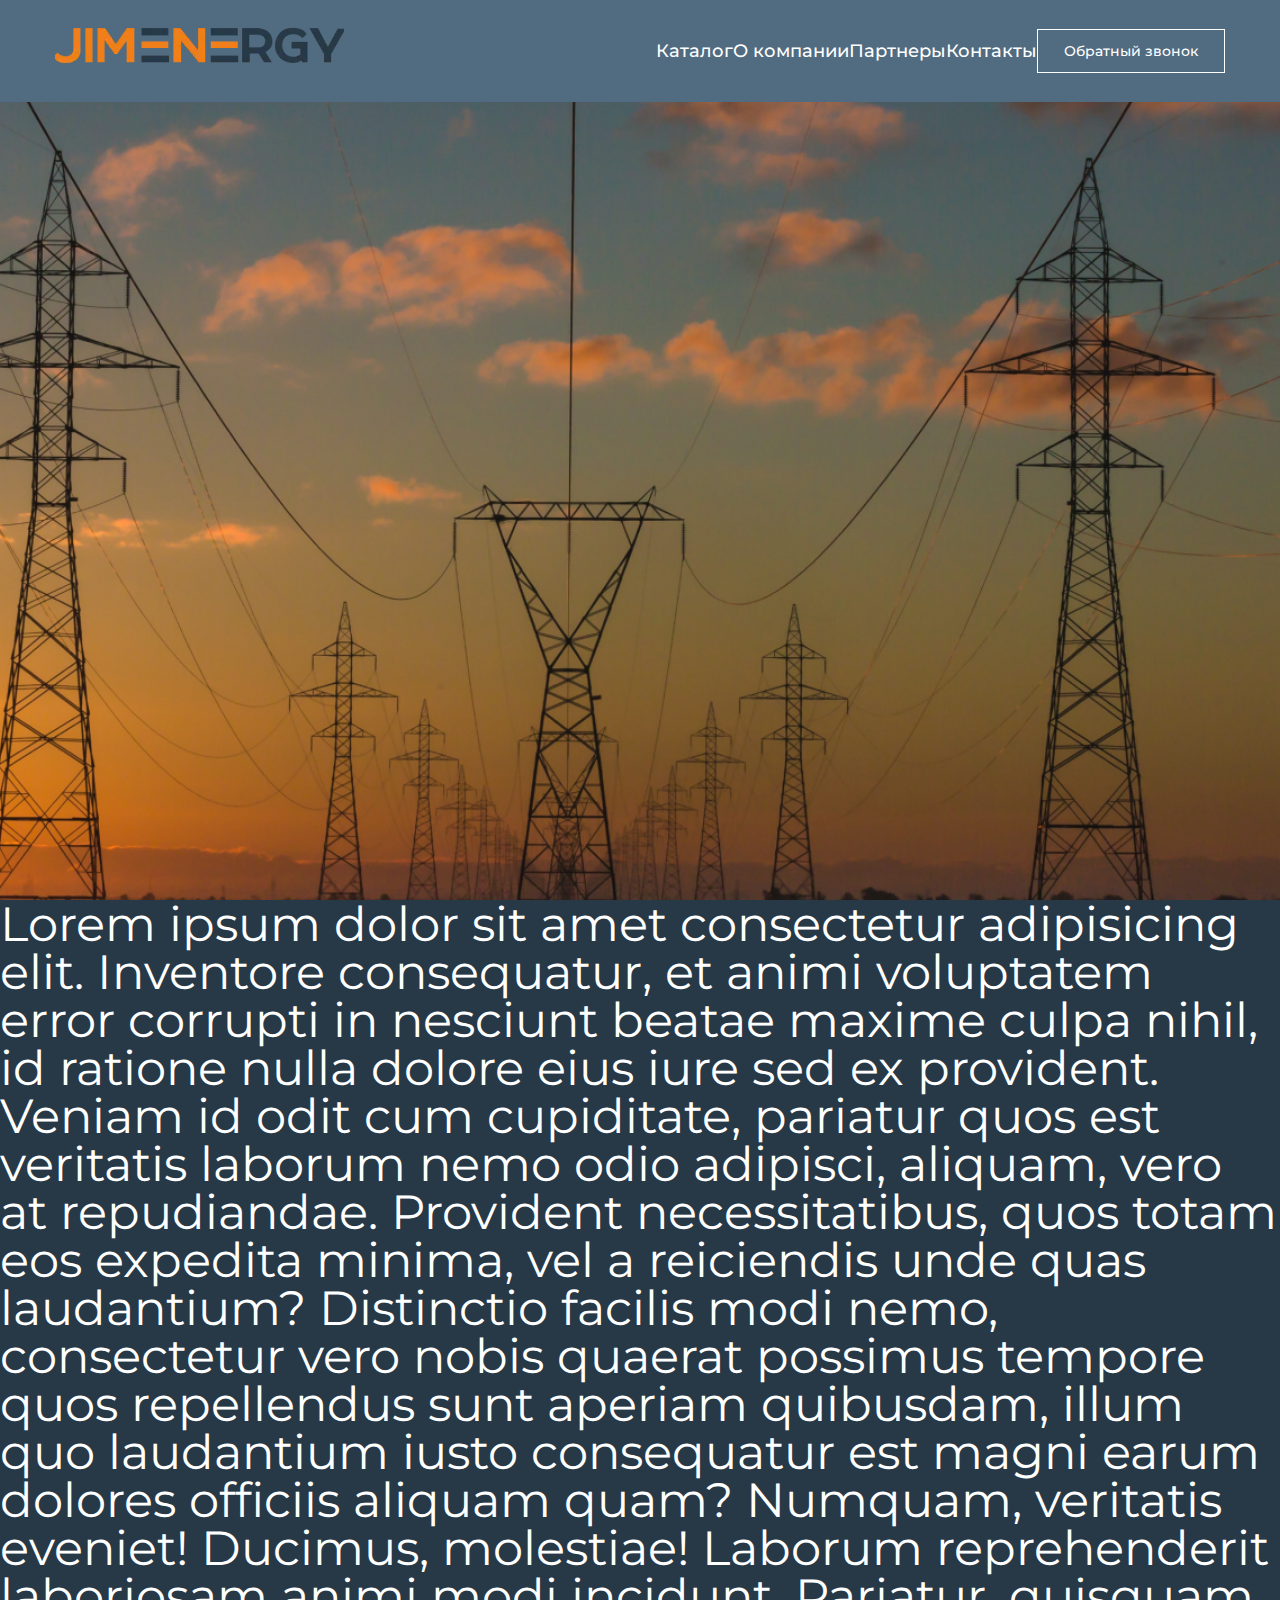
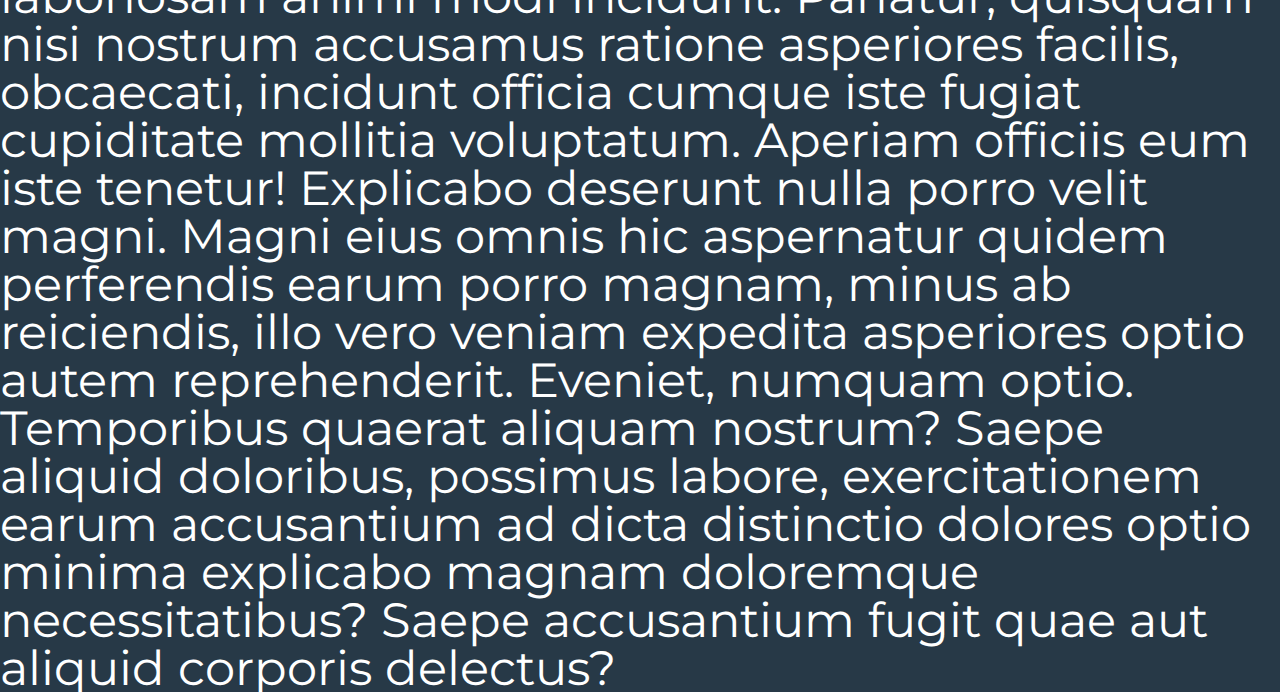
==== index.html @ 904149e7 "Add files via upload" ====
<!DOCTYPE html><html lang="ru"><head>    <meta charset="UTF-8">    <meta name="viewport" content="width=device-width, initial-scale=1.0">    <meta http-equiv="X-UA-Compatible" content="ie=edge">    <link rel="stylesheet" href="css/style.min.css">    <title>JimEnergy</title>    <link rel="shortcut icon" href="img/favicon.ico" type="image/x-icon"></head><body>    <div class="wrapper">        <header class="header">    <div class="header__wrapper">        <div class="header__content container">            <a href="#" class="header__logo">                <picture><source srcset="img/logo.webp" type="image/webp"><img src="img/logo.png" alt="Логотип компании JimEnergy"></picture>            </a>            <div class=" header__menu menu">                <div class="menu__icon icon-menu">                    <span></span>                </div>                <nav class="menu__body">                    <ul class="menu__list">                        <li><a href="" class="menu__link" data-goto=".">Каталог</a></li>                        <li><a href="" class="menu__link" data-goto=".">О компании</a></li>                        <li><a href="" class="menu__link" data-goto=".">Партнеры</a></li>                        <li><a href="" class="menu__link" data-goto=".">Контакты</a></li>                        <li><a href="#" class="menu__link button">Обратный звонок</a></li>                    </ul>                </nav>            </div>        </div>    </div></header>        <main class="page">            <section class="intro">                <div class="intro__image ibg">                    <picture><source srcset="img/intro/1.webp" type="image/webp"><img src="img/intro/1.png" alt=""></picture>                </div>            </section>            Lorem ipsum dolor sit amet consectetur adipisicing elit. Inventore consequatur, et animi voluptatem error            corrupti in nesciunt beatae maxime culpa nihil, id ratione nulla dolore eius iure sed ex provident.            Veniam id odit cum cupiditate, pariatur quos est veritatis laborum nemo odio adipisci, aliquam, vero at            repudiandae. Provident necessitatibus, quos totam eos expedita minima, vel a reiciendis unde quas            laudantium?            Distinctio facilis modi nemo, consectetur vero nobis quaerat possimus tempore quos repellendus sunt aperiam            quibusdam, illum quo laudantium iusto consequatur est magni earum dolores officiis aliquam quam? Numquam,            veritatis eveniet!            Ducimus, molestiae! Laborum reprehenderit laboriosam animi modi incidunt. Pariatur, quisquam nisi nostrum            accusamus ratione asperiores facilis, obcaecati, incidunt officia cumque iste fugiat cupiditate mollitia            voluptatum. Aperiam officiis eum iste tenetur!            Explicabo deserunt nulla porro velit magni. Magni eius omnis hic aspernatur quidem perferendis earum porro            magnam, minus ab reiciendis, illo vero veniam expedita asperiores optio autem reprehenderit. Eveniet,            numquam optio.            Temporibus quaerat aliquam nostrum? Saepe aliquid doloribus, possimus labore, exercitationem earum            accusantium ad dicta distinctio dolores optio minima explicabo magnam doloremque necessitatibus? Saepe            accusantium fugit quae aut aliquid corporis delectus?        </main>        <div class="popup" id="popup">    <div class="popup__body">        <div class="popup__content">            <a class="popup__close close-popup" href="#"></a>            <div class="popup__title">Это модальное окно №1</div>            <div class="popup__text">                Lorem ipsum dolor sit amet consectetur, adipisicing elit. Veniam mollitia porro, fugiat libero                voluptatibus totam repudiandae. Repellendus, ratione, autem itaque iure ducimus fugiat doloremque quis                alias nemo dignissimos, culpa dolore?            </div>        </div>    </div></div>        <footer class="footer"></footer>    </div>    <script src="js/script.min.js"></script></body></html>
---- css/style.min.css ----
@charset "UTF-8";@import url(https://fonts.googleapis.com/css?family=Playfair+Display+SC:regular,700);@import url(https://fonts.googleapis.com/css?family=Montserrat:400,500,600,700);@import url(https://fonts.googleapis.com/css?family=Ubuntu:400);@font-face{font-family:Futura;font-display:swap;src:url("../fonts/ofont.ru_Futura PT.woff2") format("woff2"),url("../fonts/ofont.ru_Futura PT.woff") format("woff");font-weight:800;font-style:bold}*{padding:0;margin:0;border:0}*,:after,:before{-webkit-box-sizing:border-box;box-sizing:border-box}:active,:focus{outline:0}a:active,a:focus{outline:0}aside,footer,header,nav{display:block}body,html{height:100%;width:100%;font-size:100%;font-family:-apple-system,BlinkMacSystemFont,Segoe UI,Roboto,Oxygen,Ubuntu,Cantarell,Fira Sans,Droid Sans,Helvetica Neue,sans-serif;line-height:1;font-size:14px;-ms-text-size-adjust:100%;-moz-text-size-adjust:100%;-webkit-text-size-adjust:100%}button,input,textarea{font-family:Montserrat}input::-ms-clear{display:none}button{cursor:pointer}button::-moz-focus-inner{padding:0;border:0}a,a:visited{text-decoration:none}a:hover{text-decoration:none}ul li{list-style:none}img{vertical-align:top}h1,h2,h3,h4,h5,h6{font-size:inherit;font-weight:400}input[type=email],input[type=tel],input[type=text],textarea{-webkit-appearance:none;-moz-appearance:none;appearance:none}.input{border-radius:0!important;width:100%;display:block;padding:0 20px;font-size:20px;height:50px}.input._error{border:2px solid red}textarea.input{resize:none;padding:0 0}body,html{height:100%}body{color:#fff;font-size:48px;font-family:Montserrat;background-color:#273947}body.lock{overflow:hidden}.container{max-width:1170px;margin:0 auto}.wrapper{width:100%;min-height:100vh;display:-webkit-box;display:-ms-flexbox;display:flex;-webkit-box-orient:vertical;-webkit-box-direction:normal;-ms-flex-direction:column;flex-direction:column;overflow:hidden}.page{-webkit-box-flex:1;-ms-flex:1 1 auto;flex:1 1 auto}.ibg{background-position:center;background-size:cover;background-repeat:no-repeat;position:relative}.ibg img{width:0;height:0;position:absolute;top:0;left:0;opacity:0;visibility:hidden}body.pc .menu__list>li:hover .menu__sub-list{opacity:1;visibility:visible;-webkit-transform:translate(0,0);-ms-transform:translate(0,0);transform:translate(0,0);pointer-events:all}body.touch .menu__arrow{display:block;width:0;height:0;margin-left:5px;border-left:5px solid transparent;border-right:5px solid transparent;border-top:10px solid #333;-webkit-transition:-webkit-transform .3s ease;transition:-webkit-transform .3s ease;-o-transition:transform .3s ease;transition:transform .3s ease;transition:transform .3s ease,-webkit-transform .3s ease}body.touch .menu__list>li{display:-webkit-box;display:-ms-flexbox;display:flex;-webkit-box-align:center;-ms-flex-align:center;align-items:center}body.touch .menu__link{-webkit-box-flex:1;-ms-flex:1 1 auto;flex:1 1 auto}body.touch .menu__list>li.active .menu__sub-list{opacity:1;visibility:visible;-webkit-transform:translate(0,0);-ms-transform:translate(0,0);transform:translate(0,0);pointer-events:all}body.touch .menu__list>li.active .menu__arrow{-webkit-transform:rotate(-180deg);-ms-transform:rotate(-180deg);transform:rotate(-180deg)}.header{position:absolute;width:100%;top:0;left:0;min-height:70px}.header.scroll .header__wrapper{padding:5px 0}.header__wrapper{padding:27px 0;position:fixed;top:0;left:0;width:100%;z-index:10;background-color:#516c81;-webkit-transition:padding .3s ease;-o-transition:padding .3s ease;transition:padding .3s ease}.header__content{display:-webkit-box;display:-ms-flexbox;display:flex;-webkit-box-align:center;-ms-flex-align:center;align-items:center;-webkit-box-pack:justify;-ms-flex-pack:justify;justify-content:space-between}.menu__icon{display:none}.menu__list>li{position:relative}.menu__link{color:#fff;font-size:18px;font-weight:500;opacity:1;-webkit-transition:opavity .3s ease;-o-transition:opavity .3s ease;transition:opavity .3s ease}.button{padding:14px 26px;color:#fff;border:1px solid #fff;font-size:14px}.popup{width:100%;height:100%;position:fixed;top:0;left:0;background-color:rgba(0,0,0,.8);opacity:0;visibility:hidden;overflow-y:auto;overflow-x:hidden;-webkit-transition:all .5s ease;-o-transition:all .5s ease;transition:all .5s ease}.popup.open{opacity:1;visibility:visible}.popup__body{min-height:100%;padding:30px 10px;display:-webkit-box;display:-ms-flexbox;display:flex;-webkit-box-align:center;-ms-flex-align:center;align-items:center;-webkit-box-pack:center;-ms-flex-pack:center;justify-content:center;-webkit-transition:all .5s ease;-o-transition:all .5s ease;transition:all .5s ease}.popup__content{max-width:800px;padding:20px;background-color:#fff;color:#000;position:relative;opacity:0;-webkit-transform:perspective(600px) translate(0,-100%) rotateX(45deg);transform:perspective(600px) translate(0,-100%) rotateX(45deg);-webkit-transition:all .5s ease;-o-transition:all .5s ease;transition:all .5s ease}.popup.open .popup__content{opacity:1;-webkit-transform:perspective(600px) translate(0,0) rotateX(0);transform:perspective(600px) translate(0,0) rotateX(0)}.popup__close{width:20px;height:15px;position:absolute;top:10px;right:10px;font-size:20px}.popup__close::after,.popup__close::before{content:"";position:absolute;width:100%;height:10%;left:0;background-color:#333}.popup__close::before{top:50%;-webkit-transform:rotate(-45deg) translate(0,-50%);-ms-transform:rotate(-45deg) translate(0,-50%);transform:rotate(-45deg) translate(0,-50%)}.popup__close::after{bottom:50%;-webkit-transform:rotate(45deg) translate(0,50%);-ms-transform:rotate(45deg) translate(0,50%);transform:rotate(45deg) translate(0,50%)}.popup__title{font-size:40px;font-weight:700;margin-bottom:1em}.popup__text{font-size:20px;line-height:150%}.intro{min-height:100vh}.intro .intro__image{position:absolute;width:100%;height:100%;top:0;left:0;background-attachment:fixed}@media (min-width:767.98px){.menu__list{display:-webkit-box;display:-ms-flexbox;display:flex;-webkit-box-align:center;-ms-flex-align:center;align-items:center}.menu__list>li{display:-webkit-box;display:-ms-flexbox;display:flex;-webkit-box-pack:center;-ms-flex-pack:center;justify-content:center;-webkit-box-align:center;-ms-flex-align:center;align-items:center}}@media (max-width:767.98px){.menu__icon{display:block;position:relative;width:30px;height:18px;z-index:5;cursor:pointer}.menu__icon span,.menu__icon::after,.menu__icon::before{position:absolute;width:100%;height:10%;left:0;background-color:#333;-webkit-transition:all .3s ease;-o-transition:all .3s ease;transition:all .3s ease}.menu__icon::after,.menu__icon::before{content:""}.menu__icon::before{top:0}.menu__icon::after{bottom:0}.menu__icon span{top:50%;-webkit-transform:scale(1) translate(0,-50%);-ms-transform:scale(1) translate(0,-50%);transform:scale(1) translate(0,-50%)}.menu__icon.active span{-webkit-transform:scale(0);-ms-transform:scale(0);transform:scale(0)}.menu__icon.active::before{top:50%;-webkit-transform:rotate(-45deg) translate(0,-50%);-ms-transform:rotate(-45deg) translate(0,-50%);transform:rotate(-45deg) translate(0,-50%)}.menu__icon.active::after{bottom:50%;-webkit-transform:rotate(45deg) translate(0,50%);-ms-transform:rotate(45deg) translate(0,50%);transform:rotate(45deg) translate(0,50%)}.menu__body{position:fixed;top:0;left:-100%;width:100%;height:100%;background-color:#79b4b7;padding:100px 30px 30px 30px;-webkit-transition:left .3s ease 0s;-o-transition:left .3s ease 0s;transition:left .3s ease 0s;overflow:auto}.menu__body::before{content:"";position:fixed;width:100%;top:0;left:0;height:70px;background-color:#f3d5c0;z-index:5}.menu__body.active{left:0}.menu__list>li{-ms-flex-wrap:wrap;flex-wrap:wrap;margin:0}.menu__list>li:not(:last-child){margin-bottom:30px}.menu__list>li.active .menu__sub-list{display:block}.menu__link{font-size:30px}}@media (any-hover:hover){.menu__link:hover{opacity:.6}}
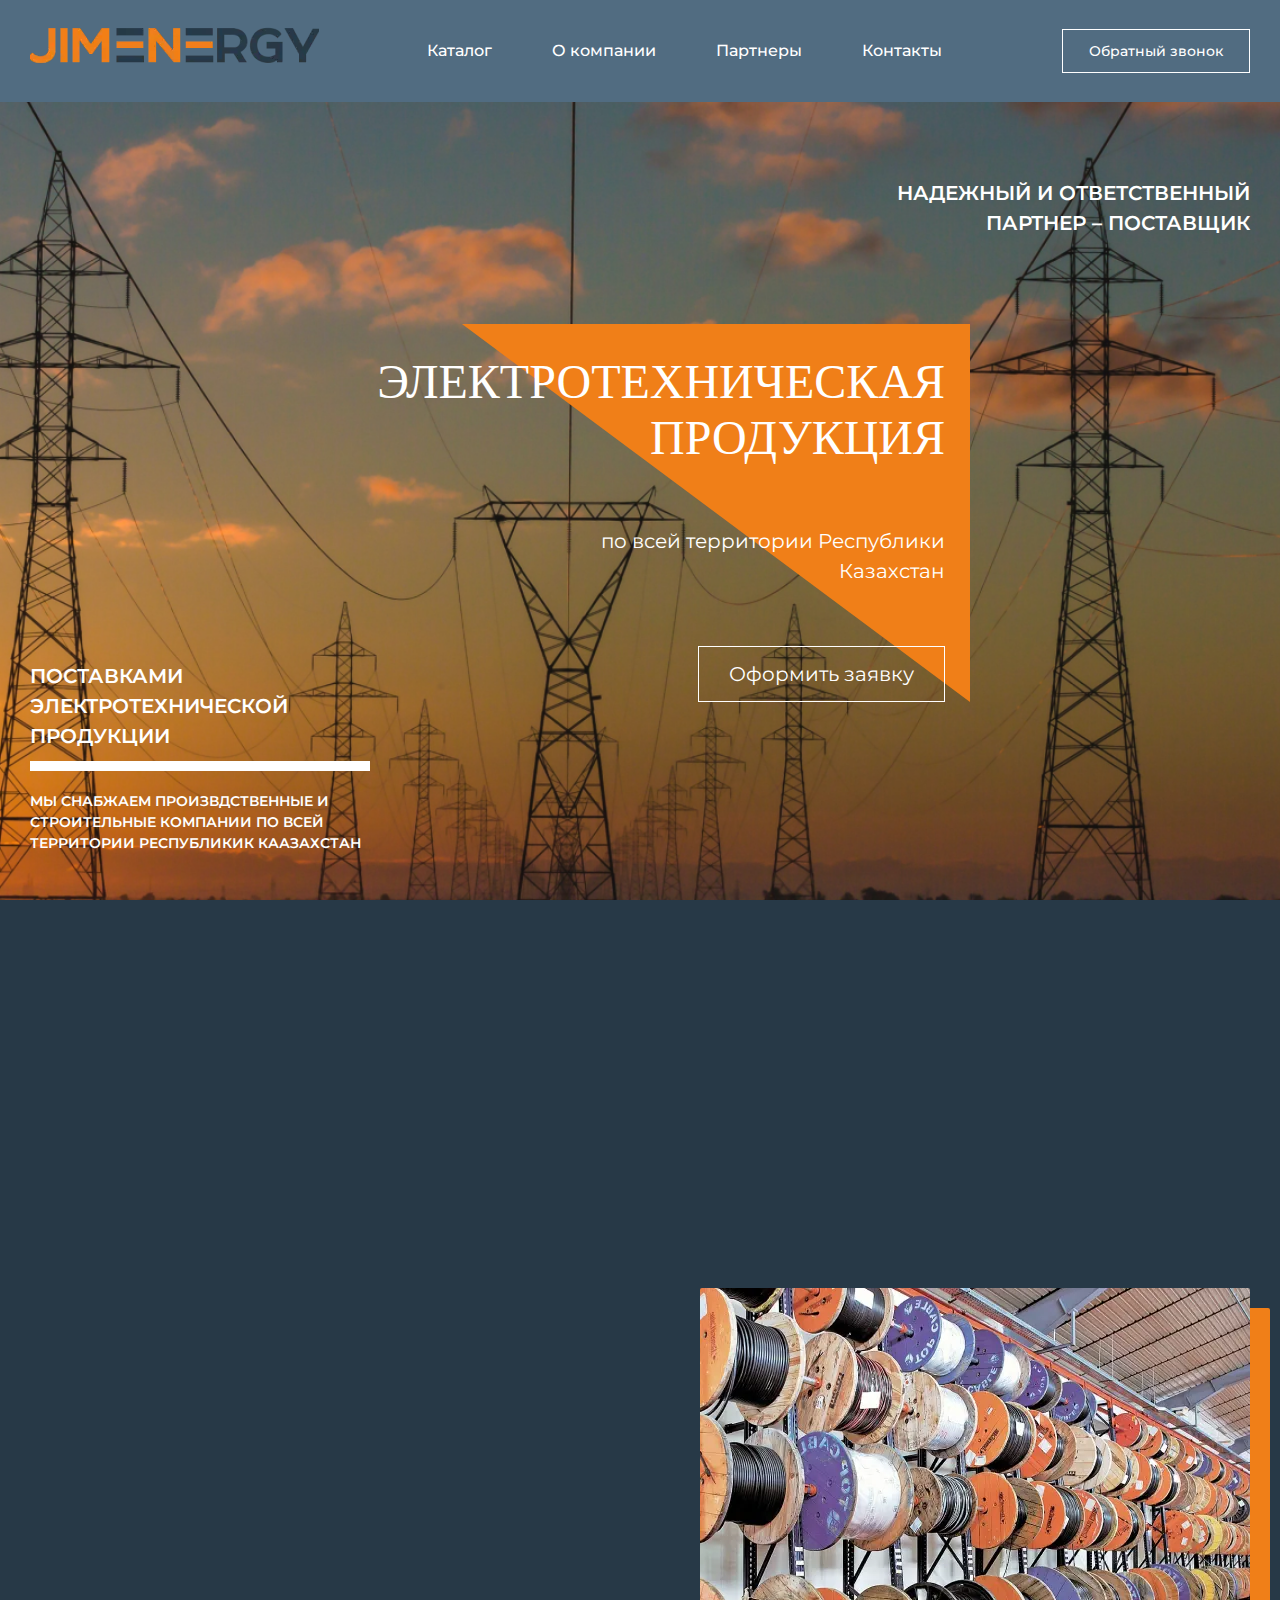
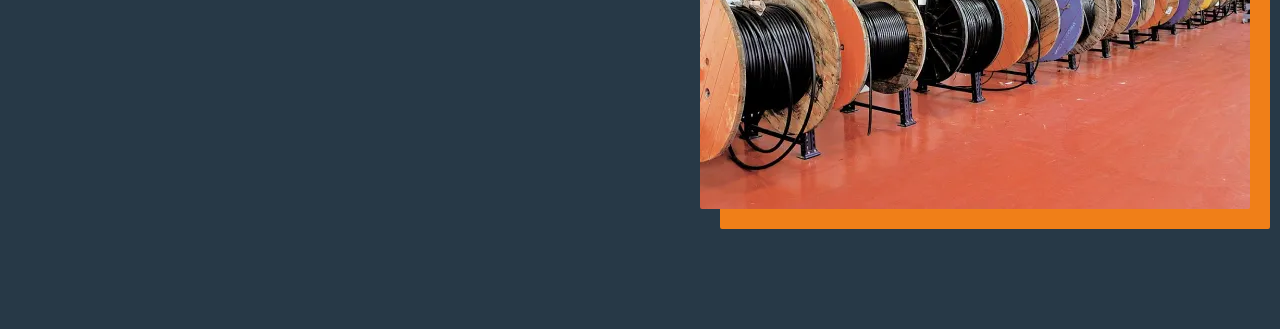
==== commit 163b52d4: "Add files via upload" ====
--- a/index.html
+++ b/index.html
@@ -32,7 +32,7 @@
                         <li><a href="" class="menu__link" data-goto=".">О компании</a></li>                         <li><a href="" class="menu__link" data-goto=".">Партнеры</a></li>                         <li><a href="" class="menu__link" data-goto=".">Контакты</a></li>-                        <li><a href="#" class="menu__link button">Обратный звонок</a></li>+                        <li><a href="#" class="menu__link header__button">Обратный звонок</a></li>                     </ul>                 </nav>             </div>@@ -43,30 +43,84 @@
         <main class="page">              <section class="intro">+                <div class="intro__image ibg">+                    <picture><source srcset="img/intro/1.webp" type="image/webp"><img src="img/intro/1.png" alt="Фоновое изображение блока intro"></picture>+                </div> <!-- intro__image  фоновое изображение для intro--> -                <div class="intro__image ibg">-                    <picture><source srcset="img/intro/1.webp" type="image/webp"><img src="img/intro/1.png" alt=""></picture>++                <!-- контент блока intro -->+                <div class="intro__content">+                    <div class="intro__container container">+                        <div class="intro__inner">++                            <div class="intro__row intro-top">+                                <h4 class="intro-suptitle">надежный и ответственный <br>партнер – поставщик</h4>+                            </div> <!-- intro-top -->++                            <div class="intro__row intro-bottom">+                                <div class="intro-bottom-column intro-bottom-left">++                                    <h4 class="intro-suptitle">+                                        поставками <br>электротехнической <br>продукции+                                    </h4>+                                    <p class="intro-suptitle intro-suptitle-caption">+                                        Мы снабжаем произвдственные и строительные+                                        компании по всей территории Республикик Каазахстан+                                    </p>++                                </div> <!-- intro-bottom-left -->++                                <div class="intro-bottom-column intro-bottom-right">++                                    <h1 class="intro__title title anim-item anim-no-hide">+                                        электротехническая <br>продукция+                                    </h1>+                                    <p class="intro__info">+                                        по всей территории Республики Казахстан+                                    </p>+                                    <a href="#" class="intro__button">+                                        Оформить заявку+                                    </a>+                                    <div class="intro-buttom-background"></div>++                                </div> <!-- intro-bottom-right -->+                            </div> <!-- intro-bottom -->++                        </div> <!-- intro__inner -->+                    </div> <!-- intro__container -->+                </div> <!-- intro__content -->+            </section> <!-- intro -->+            <section class="about padding">+                <div class="about__container container">+                    <h2 class="about__title title anim-item">О компании</h2>+                    <div class="about__inner">++                        <div class="about__column about__column-text">+                            <div class="about__info anim-item">+                                ТОО «JIM ENERGY» - было основано в 2018 году, и занимается поставками электротхнической+                                продукции, электро установочной и кабельно – проводниковой продукции+                            </div>+                            <div class="about__info anim-item">+                                Мы снабжаем произвдственные и строительные компании по всей территории Республикик+                                Каазахстан. Являемся дилерами ведущих+                                производителей, таких как:+                                <ul class="about__list">+                                    <li class="anim-item">IEK</li>+                                    <li class="anim-item">EKF</li>+                                    <li class="anim-item">Schneider Electric</li>+                                    <li class="anim-item">DKC</li>+                                    <li class="anim-item">AK KABLO</li>+                                </ul>+                            </div>+                        </div>++                        <div class="about__image image">+                            <picture><source srcset="img/about/1.webp" type="image/webp"><img src="img/about/1.jpg" alt="Фотография в блоке about"></picture>+                        </div>++                    </div>                 </div>-             </section>--            Lorem ipsum dolor sit amet consectetur adipisicing elit. Inventore consequatur, et animi voluptatem error-            corrupti in nesciunt beatae maxime culpa nihil, id ratione nulla dolore eius iure sed ex provident.-            Veniam id odit cum cupiditate, pariatur quos est veritatis laborum nemo odio adipisci, aliquam, vero at-            repudiandae. Provident necessitatibus, quos totam eos expedita minima, vel a reiciendis unde quas-            laudantium?-            Distinctio facilis modi nemo, consectetur vero nobis quaerat possimus tempore quos repellendus sunt aperiam-            quibusdam, illum quo laudantium iusto consequatur est magni earum dolores officiis aliquam quam? Numquam,-            veritatis eveniet!-            Ducimus, molestiae! Laborum reprehenderit laboriosam animi modi incidunt. Pariatur, quisquam nisi nostrum-            accusamus ratione asperiores facilis, obcaecati, incidunt officia cumque iste fugiat cupiditate mollitia-            voluptatum. Aperiam officiis eum iste tenetur!-            Explicabo deserunt nulla porro velit magni. Magni eius omnis hic aspernatur quidem perferendis earum porro-            magnam, minus ab reiciendis, illo vero veniam expedita asperiores optio autem reprehenderit. Eveniet,-            numquam optio.-            Temporibus quaerat aliquam nostrum? Saepe aliquid doloribus, possimus labore, exercitationem earum-            accusantium ad dicta distinctio dolores optio minima explicabo magnam doloremque necessitatibus? Saepe-            accusantium fugit quae aut aliquid corporis delectus?          </main>         <div class="popup" id="popup">--- a/css/style.min.css
+++ b/css/style.min.css
@@ -1 +1 @@
-@charset "UTF-8";@import url(https://fonts.googleapis.com/css?family=Playfair+Display+SC:regular,700);@import url(https://fonts.googleapis.com/css?family=Montserrat:400,500,600,700);@import url(https://fonts.googleapis.com/css?family=Ubuntu:400);@font-face{font-family:Futura;font-display:swap;src:url("../fonts/ofont.ru_Futura PT.woff2") format("woff2"),url("../fonts/ofont.ru_Futura PT.woff") format("woff");font-weight:800;font-style:bold}*{padding:0;margin:0;border:0}*,:after,:before{-webkit-box-sizing:border-box;box-sizing:border-box}:active,:focus{outline:0}a:active,a:focus{outline:0}aside,footer,header,nav{display:block}body,html{height:100%;width:100%;font-size:100%;font-family:-apple-system,BlinkMacSystemFont,Segoe UI,Roboto,Oxygen,Ubuntu,Cantarell,Fira Sans,Droid Sans,Helvetica Neue,sans-serif;line-height:1;font-size:14px;-ms-text-size-adjust:100%;-moz-text-size-adjust:100%;-webkit-text-size-adjust:100%}button,input,textarea{font-family:Montserrat}input::-ms-clear{display:none}button{cursor:pointer}button::-moz-focus-inner{padding:0;border:0}a,a:visited{text-decoration:none}a:hover{text-decoration:none}ul li{list-style:none}img{vertical-align:top}h1,h2,h3,h4,h5,h6{font-size:inherit;font-weight:400}input[type=email],input[type=tel],input[type=text],textarea{-webkit-appearance:none;-moz-appearance:none;appearance:none}.input{border-radius:0!important;width:100%;display:block;padding:0 20px;font-size:20px;height:50px}.input._error{border:2px solid red}textarea.input{resize:none;padding:0 0}body,html{height:100%}body{color:#fff;font-size:48px;font-family:Montserrat;background-color:#273947}body.lock{overflow:hidden}.container{max-width:1170px;margin:0 auto}.wrapper{width:100%;min-height:100vh;display:-webkit-box;display:-ms-flexbox;display:flex;-webkit-box-orient:vertical;-webkit-box-direction:normal;-ms-flex-direction:column;flex-direction:column;overflow:hidden}.page{-webkit-box-flex:1;-ms-flex:1 1 auto;flex:1 1 auto}.ibg{background-position:center;background-size:cover;background-repeat:no-repeat;position:relative}.ibg img{width:0;height:0;position:absolute;top:0;left:0;opacity:0;visibility:hidden}body.pc .menu__list>li:hover .menu__sub-list{opacity:1;visibility:visible;-webkit-transform:translate(0,0);-ms-transform:translate(0,0);transform:translate(0,0);pointer-events:all}body.touch .menu__arrow{display:block;width:0;height:0;margin-left:5px;border-left:5px solid transparent;border-right:5px solid transparent;border-top:10px solid #333;-webkit-transition:-webkit-transform .3s ease;transition:-webkit-transform .3s ease;-o-transition:transform .3s ease;transition:transform .3s ease;transition:transform .3s ease,-webkit-transform .3s ease}body.touch .menu__list>li{display:-webkit-box;display:-ms-flexbox;display:flex;-webkit-box-align:center;-ms-flex-align:center;align-items:center}body.touch .menu__link{-webkit-box-flex:1;-ms-flex:1 1 auto;flex:1 1 auto}body.touch .menu__list>li.active .menu__sub-list{opacity:1;visibility:visible;-webkit-transform:translate(0,0);-ms-transform:translate(0,0);transform:translate(0,0);pointer-events:all}body.touch .menu__list>li.active .menu__arrow{-webkit-transform:rotate(-180deg);-ms-transform:rotate(-180deg);transform:rotate(-180deg)}.header{position:absolute;width:100%;top:0;left:0;min-height:70px}.header.scroll .header__wrapper{padding:5px 0}.header__wrapper{padding:27px 0;position:fixed;top:0;left:0;width:100%;z-index:10;background-color:#516c81;-webkit-transition:padding .3s ease;-o-transition:padding .3s ease;transition:padding .3s ease}.header__content{display:-webkit-box;display:-ms-flexbox;display:flex;-webkit-box-align:center;-ms-flex-align:center;align-items:center;-webkit-box-pack:justify;-ms-flex-pack:justify;justify-content:space-between}.menu__icon{display:none}.menu__list>li{position:relative}.menu__link{color:#fff;font-size:18px;font-weight:500;opacity:1;-webkit-transition:opavity .3s ease;-o-transition:opavity .3s ease;transition:opavity .3s ease}.button{padding:14px 26px;color:#fff;border:1px solid #fff;font-size:14px}.popup{width:100%;height:100%;position:fixed;top:0;left:0;background-color:rgba(0,0,0,.8);opacity:0;visibility:hidden;overflow-y:auto;overflow-x:hidden;-webkit-transition:all .5s ease;-o-transition:all .5s ease;transition:all .5s ease}.popup.open{opacity:1;visibility:visible}.popup__body{min-height:100%;padding:30px 10px;display:-webkit-box;display:-ms-flexbox;display:flex;-webkit-box-align:center;-ms-flex-align:center;align-items:center;-webkit-box-pack:center;-ms-flex-pack:center;justify-content:center;-webkit-transition:all .5s ease;-o-transition:all .5s ease;transition:all .5s ease}.popup__content{max-width:800px;padding:20px;background-color:#fff;color:#000;position:relative;opacity:0;-webkit-transform:perspective(600px) translate(0,-100%) rotateX(45deg);transform:perspective(600px) translate(0,-100%) rotateX(45deg);-webkit-transition:all .5s ease;-o-transition:all .5s ease;transition:all .5s ease}.popup.open .popup__content{opacity:1;-webkit-transform:perspective(600px) translate(0,0) rotateX(0);transform:perspective(600px) translate(0,0) rotateX(0)}.popup__close{width:20px;height:15px;position:absolute;top:10px;right:10px;font-size:20px}.popup__close::after,.popup__close::before{content:"";position:absolute;width:100%;height:10%;left:0;background-color:#333}.popup__close::before{top:50%;-webkit-transform:rotate(-45deg) translate(0,-50%);-ms-transform:rotate(-45deg) translate(0,-50%);transform:rotate(-45deg) translate(0,-50%)}.popup__close::after{bottom:50%;-webkit-transform:rotate(45deg) translate(0,50%);-ms-transform:rotate(45deg) translate(0,50%);transform:rotate(45deg) translate(0,50%)}.popup__title{font-size:40px;font-weight:700;margin-bottom:1em}.popup__text{font-size:20px;line-height:150%}.intro{min-height:100vh}.intro .intro__image{position:absolute;width:100%;height:100%;top:0;left:0;background-attachment:fixed}@media (min-width:767.98px){.menu__list{display:-webkit-box;display:-ms-flexbox;display:flex;-webkit-box-align:center;-ms-flex-align:center;align-items:center}.menu__list>li{display:-webkit-box;display:-ms-flexbox;display:flex;-webkit-box-pack:center;-ms-flex-pack:center;justify-content:center;-webkit-box-align:center;-ms-flex-align:center;align-items:center}}@media (max-width:767.98px){.menu__icon{display:block;position:relative;width:30px;height:18px;z-index:5;cursor:pointer}.menu__icon span,.menu__icon::after,.menu__icon::before{position:absolute;width:100%;height:10%;left:0;background-color:#333;-webkit-transition:all .3s ease;-o-transition:all .3s ease;transition:all .3s ease}.menu__icon::after,.menu__icon::before{content:""}.menu__icon::before{top:0}.menu__icon::after{bottom:0}.menu__icon span{top:50%;-webkit-transform:scale(1) translate(0,-50%);-ms-transform:scale(1) translate(0,-50%);transform:scale(1) translate(0,-50%)}.menu__icon.active span{-webkit-transform:scale(0);-ms-transform:scale(0);transform:scale(0)}.menu__icon.active::before{top:50%;-webkit-transform:rotate(-45deg) translate(0,-50%);-ms-transform:rotate(-45deg) translate(0,-50%);transform:rotate(-45deg) translate(0,-50%)}.menu__icon.active::after{bottom:50%;-webkit-transform:rotate(45deg) translate(0,50%);-ms-transform:rotate(45deg) translate(0,50%);transform:rotate(45deg) translate(0,50%)}.menu__body{position:fixed;top:0;left:-100%;width:100%;height:100%;background-color:#79b4b7;padding:100px 30px 30px 30px;-webkit-transition:left .3s ease 0s;-o-transition:left .3s ease 0s;transition:left .3s ease 0s;overflow:auto}.menu__body::before{content:"";position:fixed;width:100%;top:0;left:0;height:70px;background-color:#f3d5c0;z-index:5}.menu__body.active{left:0}.menu__list>li{-ms-flex-wrap:wrap;flex-wrap:wrap;margin:0}.menu__list>li:not(:last-child){margin-bottom:30px}.menu__list>li.active .menu__sub-list{display:block}.menu__link{font-size:30px}}@media (any-hover:hover){.menu__link:hover{opacity:.6}}+@charset "UTF-8";@import url(https://fonts.googleapis.com/css?family=Playfair+Display+SC:regular,700);@import url(https://fonts.googleapis.com/css?family=Montserrat:400,500,600,700);@import url(https://fonts.googleapis.com/css?family=Ubuntu:400);@font-face{font-family:Futura;font-display:swap;src:url("../fonts/ofont.ru_Futura PT.woff2") format("woff2"),url("../fonts/ofont.ru_Futura PT.woff") format("woff");font-weight:800;font-style:bold}*{padding:0;margin:0;border:0}*,:after,:before{-webkit-box-sizing:border-box;box-sizing:border-box}:active,:focus{outline:0}a:active,a:focus{outline:0}aside,footer,header,nav{display:block}body,html{height:100%;width:100%;font-size:100%;font-family:-apple-system,BlinkMacSystemFont,Segoe UI,Roboto,Oxygen,Ubuntu,Cantarell,Fira Sans,Droid Sans,Helvetica Neue,sans-serif;line-height:1;font-size:14px;-ms-text-size-adjust:100%;-moz-text-size-adjust:100%;-webkit-text-size-adjust:100%}button,input,textarea{font-family:Montserrat}input::-ms-clear{display:none}button{cursor:pointer}button::-moz-focus-inner{padding:0;border:0}a,a:visited{text-decoration:none}a:hover{text-decoration:none}ul li{list-style:none}img{vertical-align:top}h1,h2,h3,h4,h5,h6{font-size:inherit;font-weight:400}input[type=email],input[type=tel],input[type=text],textarea{-webkit-appearance:none;-moz-appearance:none;appearance:none}.input{border-radius:0!important;width:100%;display:block;padding:0 20px;font-size:20px;height:50px}.input._error{border:2px solid red}textarea.input{resize:none;padding:0 0}body,html{height:100%}body{color:#fff;font-size:48px;font-family:Montserrat;background-color:#273947}body.lock{overflow:hidden}.container{max-width:1260px;margin:0 auto;padding:0 20px}.wrapper{width:100%;min-height:100vh;display:-webkit-box;display:-ms-flexbox;display:flex;-webkit-box-orient:vertical;-webkit-box-direction:normal;-ms-flex-direction:column;flex-direction:column;overflow:hidden}.page{-webkit-box-flex:1;-ms-flex:1 1 auto;flex:1 1 auto}.ibg{background-position:center;background-size:cover;background-repeat:no-repeat;position:relative}.ibg img{width:0;height:0;position:absolute;top:0;left:0;opacity:0;visibility:hidden}.title{font-family:PlayfairDisplaySC;line-height:56px;text-transform:uppercase;white-space:nowrap;font-size:48px;margin-bottom:110px;opacity:0;-webkit-transform:translate(-100%,0);-ms-transform:translate(-100%,0);transform:translate(-100%,0);-webkit-transition:all .8s ease;-o-transition:all .8s ease;transition:all .8s ease}.title.active{opacity:1;-webkit-transform:translate(0,0);-ms-transform:translate(0,0);transform:translate(0,0)}.padding{padding:120px 0}.image{position:relative}.image img{border-radius:2px}.image::before{border-radius:2px;content:"";position:absolute;width:100%;height:100%;top:20px;left:20px;z-index:-1;background-color:#f07f18}body.pc .menu__list>li:hover .menu__sub-list{opacity:1;visibility:visible;-webkit-transform:translate(0,0);-ms-transform:translate(0,0);transform:translate(0,0);pointer-events:all}body.touch .menu__arrow{display:block;width:0;height:0;margin-left:5px;border-left:5px solid transparent;border-right:5px solid transparent;border-top:10px solid #333;-webkit-transition:-webkit-transform .3s ease;transition:-webkit-transform .3s ease;-o-transition:transform .3s ease;transition:transform .3s ease;transition:transform .3s ease,-webkit-transform .3s ease}body.touch .menu__list>li{display:-webkit-box;display:-ms-flexbox;display:flex;-webkit-box-align:center;-ms-flex-align:center;align-items:center}body.touch .menu__link{-webkit-box-flex:1;-ms-flex:1 1 auto;flex:1 1 auto}body.touch .menu__list>li.active .menu__sub-list{opacity:1;visibility:visible;-webkit-transform:translate(0,0);-ms-transform:translate(0,0);transform:translate(0,0);pointer-events:all}body.touch .menu__list>li.active .menu__arrow{-webkit-transform:rotate(-180deg);-ms-transform:rotate(-180deg);transform:rotate(-180deg)}.header{position:absolute;width:100%;top:0;left:0;min-height:70px}.header.scroll .header__wrapper{padding:5px 0}.header__wrapper{padding:27px 0;position:fixed;top:0;left:0;width:100%;z-index:10;background-color:#516c81;-webkit-transition:padding .3s ease;-o-transition:padding .3s ease;transition:padding .3s ease}.header__content{display:-webkit-box;display:-ms-flexbox;display:flex;-webkit-box-align:center;-ms-flex-align:center;align-items:center;-webkit-box-pack:justify;-ms-flex-pack:justify;justify-content:space-between}.header__logo img{width:100%}.menu__icon{display:none}.menu__list>li{position:relative}.menu__link{color:#fff;white-space:nowrap;font-size:16px;font-weight:500;opacity:1;-webkit-transition:opavity .3s ease;-o-transition:opavity .3s ease;transition:opavity .3s ease;-webkit-transition:all .3s ease;-o-transition:all .3s ease;transition:all .3s ease}.header__button{padding:14px 26px;color:#fff;border:1px solid #fff;font-size:14px;margin-left:60px;-webkit-transition:all .3s ease;-o-transition:all .3s ease;transition:all .3s ease}.popup{width:100%;height:100%;position:fixed;top:0;left:0;background-color:rgba(0,0,0,.8);opacity:0;visibility:hidden;overflow-y:auto;overflow-x:hidden;-webkit-transition:all .5s ease;-o-transition:all .5s ease;transition:all .5s ease}.popup.open{opacity:1;visibility:visible}.popup__body{min-height:100%;padding:30px 10px;display:-webkit-box;display:-ms-flexbox;display:flex;-webkit-box-align:center;-ms-flex-align:center;align-items:center;-webkit-box-pack:center;-ms-flex-pack:center;justify-content:center;-webkit-transition:all .5s ease;-o-transition:all .5s ease;transition:all .5s ease}.popup__content{max-width:800px;padding:20px;background-color:#fff;color:#000;position:relative;opacity:0;-webkit-transform:perspective(600px) translate(0,-100%) rotateX(45deg);transform:perspective(600px) translate(0,-100%) rotateX(45deg);-webkit-transition:all .5s ease;-o-transition:all .5s ease;transition:all .5s ease}.popup.open .popup__content{opacity:1;-webkit-transform:perspective(600px) translate(0,0) rotateX(0);transform:perspective(600px) translate(0,0) rotateX(0)}.popup__close{width:20px;height:15px;position:absolute;top:10px;right:10px;font-size:20px}.popup__close::after,.popup__close::before{content:"";position:absolute;width:100%;height:10%;left:0;background-color:#333}.popup__close::before{top:50%;-webkit-transform:rotate(-45deg) translate(0,-50%);-ms-transform:rotate(-45deg) translate(0,-50%);transform:rotate(-45deg) translate(0,-50%)}.popup__close::after{bottom:50%;-webkit-transform:rotate(45deg) translate(0,50%);-ms-transform:rotate(45deg) translate(0,50%);transform:rotate(45deg) translate(0,50%)}.popup__title{font-size:40px;font-weight:700;margin-bottom:1em}.popup__text{font-size:20px;line-height:150%}body.pc .intro__image{background-attachment:fixed}.intro{min-height:100vh;position:relative}.intro .intro__image{position:absolute;width:100%;height:100%;top:0;left:0}.intro__content{position:relative;z-index:2;margin-top:102px}.intro__inner{display:-webkit-box;display:-ms-flexbox;display:flex;-webkit-box-orient:vertical;-webkit-box-direction:normal;-ms-flex-direction:column;flex-direction:column}.intro-top{text-align:right;padding:76px 0;padding-bottom:116px}.intro-suptitle{font-weight:600;line-height:150%;text-transform:uppercase;font-size:20px}.intro-suptitle-caption{font-size:14px}.intro-bottom{-webkit-box-flex:0;-ms-flex:0 1 500px;flex:0 1 500px;display:-webkit-box;display:-ms-flexbox;display:flex}.intro-bottom-left{max-width:340px;-ms-flex-item-align:end;align-self:flex-end}.intro-bottom-left h4{position:relative;margin-bottom:40px}.intro-bottom-left h4::after{content:"";position:absolute;width:100%;height:10px;bottom:-20px;left:0;background-color:#fff}.intro-bottom-right{text-align:right;max-width:550px;display:-webkit-inline-box;display:-ms-inline-flexbox;display:inline-flex;-webkit-box-align:end;-ms-flex-align:end;align-items:flex-end;-webkit-box-orient:vertical;-webkit-box-direction:normal;-ms-flex-direction:column;flex-direction:column;gap:60px;position:relative}.intro-bottom-right .intro-buttom-background{position:absolute;z-index:-1;top:-30px;right:-25px;width:0;height:0;border-style:solid;border-width:0 508px 378px 0;border-color:transparent #f07f18 transparent transparent}.intro__title{margin-bottom:0}.intro__info{max-width:350px;line-height:150%;font-size:20px}.intro__button{display:-webkit-inline-box;display:-ms-inline-flexbox;display:inline-flex;max-width:250px;color:#fff;border:1px solid #fff;padding:17px 30px;font-size:20px;-webkit-transition:all .3s ease;-o-transition:all .3s ease;transition:all .3s ease}.about__inner{display:-webkit-box;display:-ms-flexbox;display:flex;-webkit-box-pack:justify;-ms-flex-pack:justify;justify-content:space-between}.about__info{font-weight:600;line-height:150%;font-size:20px;opacity:0;-webkit-transform:translate(-100%,0);-ms-transform:translate(-100%,0);transform:translate(-100%,0);-webkit-transition:all .8s ease;-o-transition:all .8s ease;transition:all .8s ease}.about__info.active{opacity:1;-webkit-transform:translate(0,0);-ms-transform:translate(0,0);transform:translate(0,0)}.about__list li{position:relative;margin-left:15px;opacity:0;-webkit-transform:translate(-100%,0);-ms-transform:translate(-100%,0);transform:translate(-100%,0);-webkit-transition:all .8s ease;-o-transition:all .8s ease;transition:all .8s ease}.about__list li::before{content:"";position:absolute;width:6px;height:2px;top:50%;left:-15px;background-color:#fff}.about__list li.active{opacity:1;-webkit-transform:translate(0,0);-ms-transform:translate(0,0);transform:translate(0,0)}.about__list li:nth-child(1){-webkit-transition:all .65s ease 0s;-o-transition:all .65s ease 0s;transition:all .65s ease 0s}.about__list li:nth-child(2){-webkit-transition:all .65s ease .2s;-o-transition:all .65s ease .2s;transition:all .65s ease .2s}.about__list li:nth-child(3){-webkit-transition:all .65s ease .4s;-o-transition:all .65s ease .4s;transition:all .65s ease .4s}.about__list li:nth-child(4){-webkit-transition:all .65s ease .6s;-o-transition:all .65s ease .6s;transition:all .65s ease .6s}.about__list li:nth-child(5){-webkit-transition:all .65s ease .8s;-o-transition:all .65s ease .8s;transition:all .65s ease .8s}.about__column-text{-webkit-box-flex:1;-ms-flex:1 1 530px;flex:1 1 530px;display:-webkit-box;display:-ms-flexbox;display:flex;-webkit-box-orient:vertical;-webkit-box-direction:normal;-ms-flex-direction:column;flex-direction:column;gap:45px}@media (min-width:767.98px){.menu__list{display:-webkit-box;display:-ms-flexbox;display:flex;-webkit-box-align:center;-ms-flex-align:center;align-items:center;gap:60px}.menu__list>li{display:-webkit-box;display:-ms-flexbox;display:flex;-webkit-box-pack:center;-ms-flex-pack:center;justify-content:center;-webkit-box-align:center;-ms-flex-align:center;align-items:center}}@media (min-width:768px){.intro-bottom{gap:25px}}@media (max-width:1260px){.title{font-size:calc(24px + 24 * ((100vw - 320px)/ 940))}.title{margin-bottom:calc(40px + 70 * ((100vw - 320px)/ 940))}.menu__link{font-size:calc(14px + 2 * ((100vw - 320px)/ 940))}.intro-suptitle{font-size:calc(12px + 8 * ((100vw - 320px)/ 940))}.intro-suptitle-caption{font-size:calc(12px + 2 * ((100vw - 320px)/ 940))}.intro-bottom-right{gap:calc(20px + 40 * ((100vw - 320px)/ 940))}.intro__info{font-size:calc(12px + 8 * ((100vw - 320px)/ 940))}.intro__button{font-size:calc(12px + 8 * ((100vw - 320px)/ 940))}.about__info{font-size:calc(12px + 8 * ((100vw - 320px)/ 940))}}@media (max-width:767.98px){.menu__icon{display:block;position:relative;width:30px;height:18px;z-index:5;cursor:pointer}.menu__icon span,.menu__icon::after,.menu__icon::before{position:absolute;width:100%;height:10%;left:0;background-color:#333;-webkit-transition:all .3s ease;-o-transition:all .3s ease;transition:all .3s ease}.menu__icon::after,.menu__icon::before{content:""}.menu__icon::before{top:0}.menu__icon::after{bottom:0}.menu__icon span{top:50%;-webkit-transform:scale(1) translate(0,-50%);-ms-transform:scale(1) translate(0,-50%);transform:scale(1) translate(0,-50%)}.menu__icon.active span{-webkit-transform:scale(0);-ms-transform:scale(0);transform:scale(0)}.menu__icon.active::before{top:50%;-webkit-transform:rotate(-45deg) translate(0,-50%);-ms-transform:rotate(-45deg) translate(0,-50%);transform:rotate(-45deg) translate(0,-50%)}.menu__icon.active::after{bottom:50%;-webkit-transform:rotate(45deg) translate(0,50%);-ms-transform:rotate(45deg) translate(0,50%);transform:rotate(45deg) translate(0,50%)}.menu__body{position:fixed;top:0;left:-100%;width:100%;height:100%;background-color:#79b4b7;padding:100px 30px 30px 30px;-webkit-transition:left .3s ease 0s;-o-transition:left .3s ease 0s;transition:left .3s ease 0s;overflow:auto}.menu__body::before{content:"";position:fixed;width:100%;top:0;left:0;height:70px;z-index:5}.menu__body.active{left:0}.menu__list>li{-ms-flex-wrap:wrap;flex-wrap:wrap;margin:0}.menu__list>li:not(:last-child){margin-bottom:30px}.menu__list>li.active .menu__sub-list{display:block}.menu__link{font-size:30px}}@media (max-width:767px){.intro-bottom{-ms-flex-wrap:wrap-reverse;flex-wrap:wrap-reverse;-webkit-box-pack:center;-ms-flex-pack:center;justify-content:center}.intro-bottom-right .intro-buttom-background{border-width:0 420px 378px 0}}@media (max-width:480px){.intro-bottom-right .intro-buttom-background{border-width:0 320px 280px 0}}@media (any-hover:hover){.menu__link:hover{opacity:1;color:#f07f18}.header__button:hover{opacity:1.1;background-color:#f07f18;border-color:#f07f18;color:#fff}.intro__button:hover{opacity:1.1;background-color:#273947;border-color:#273947;color:#fff}}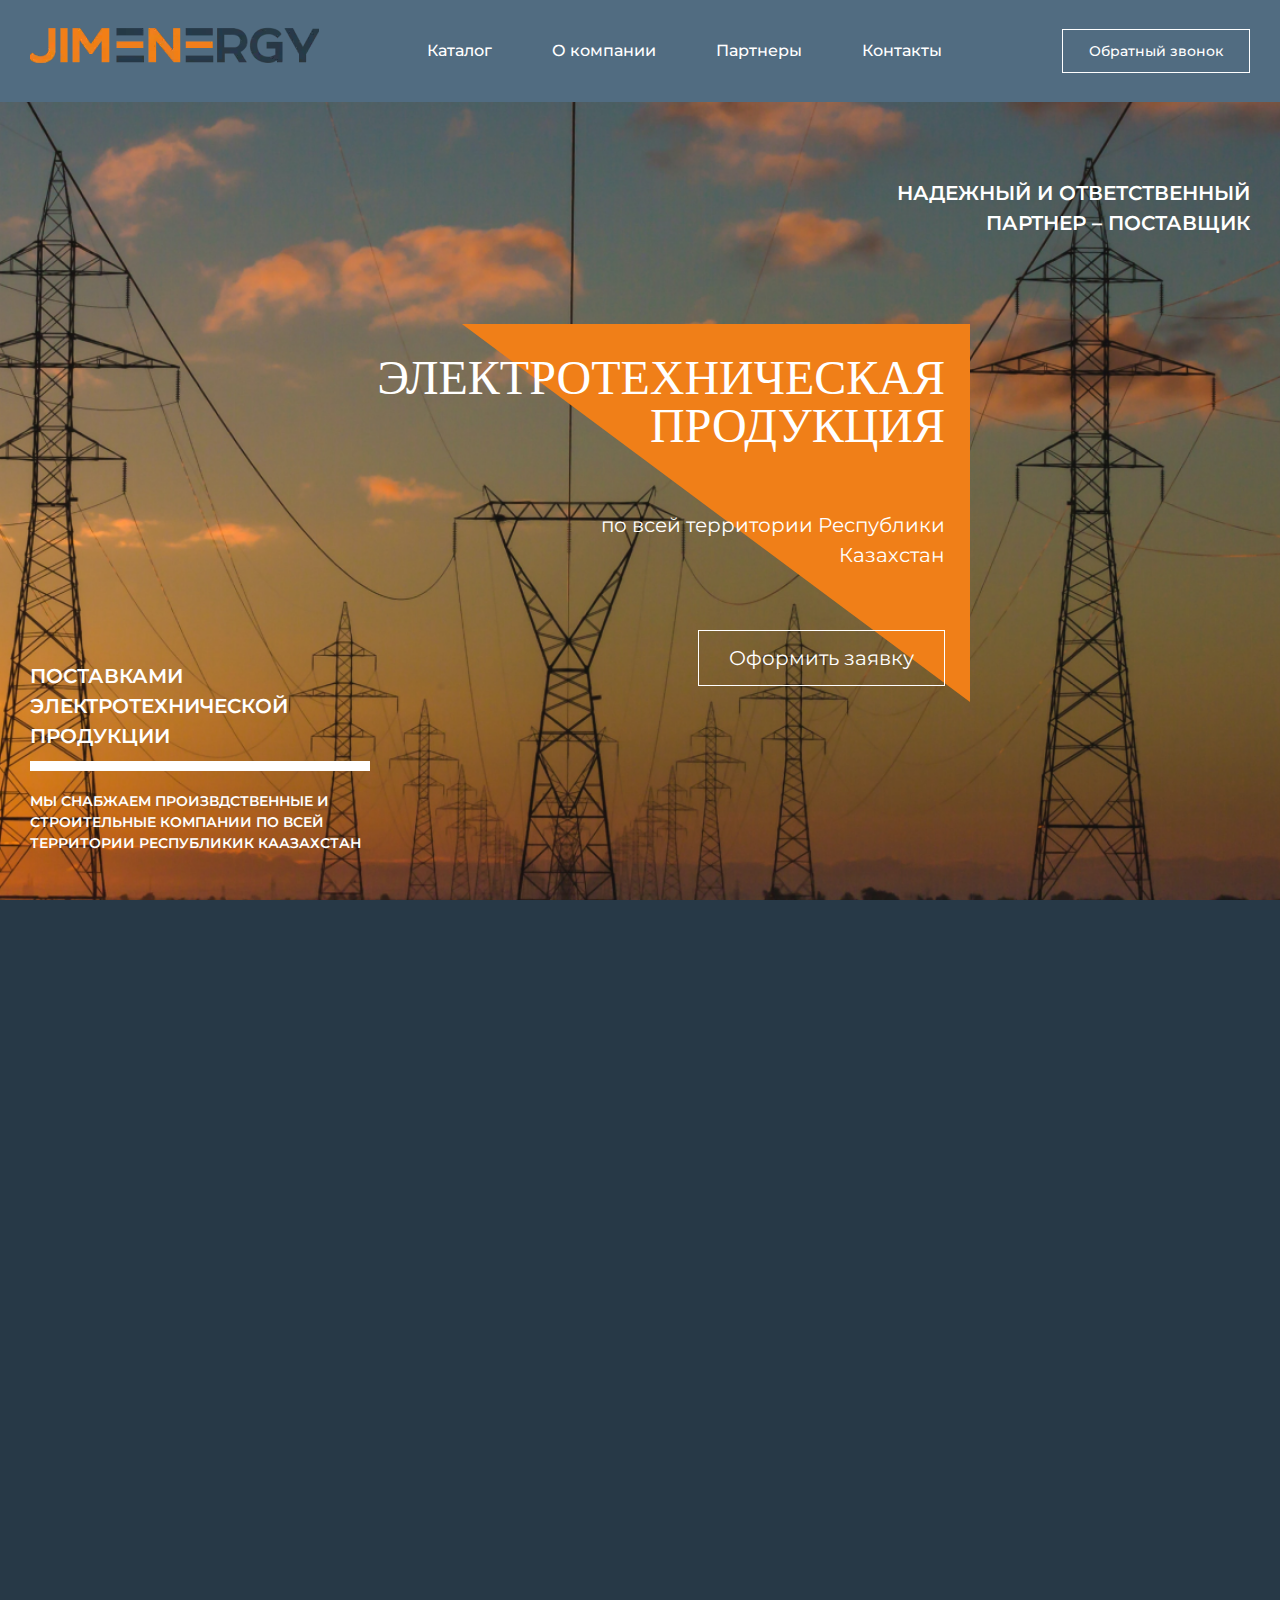
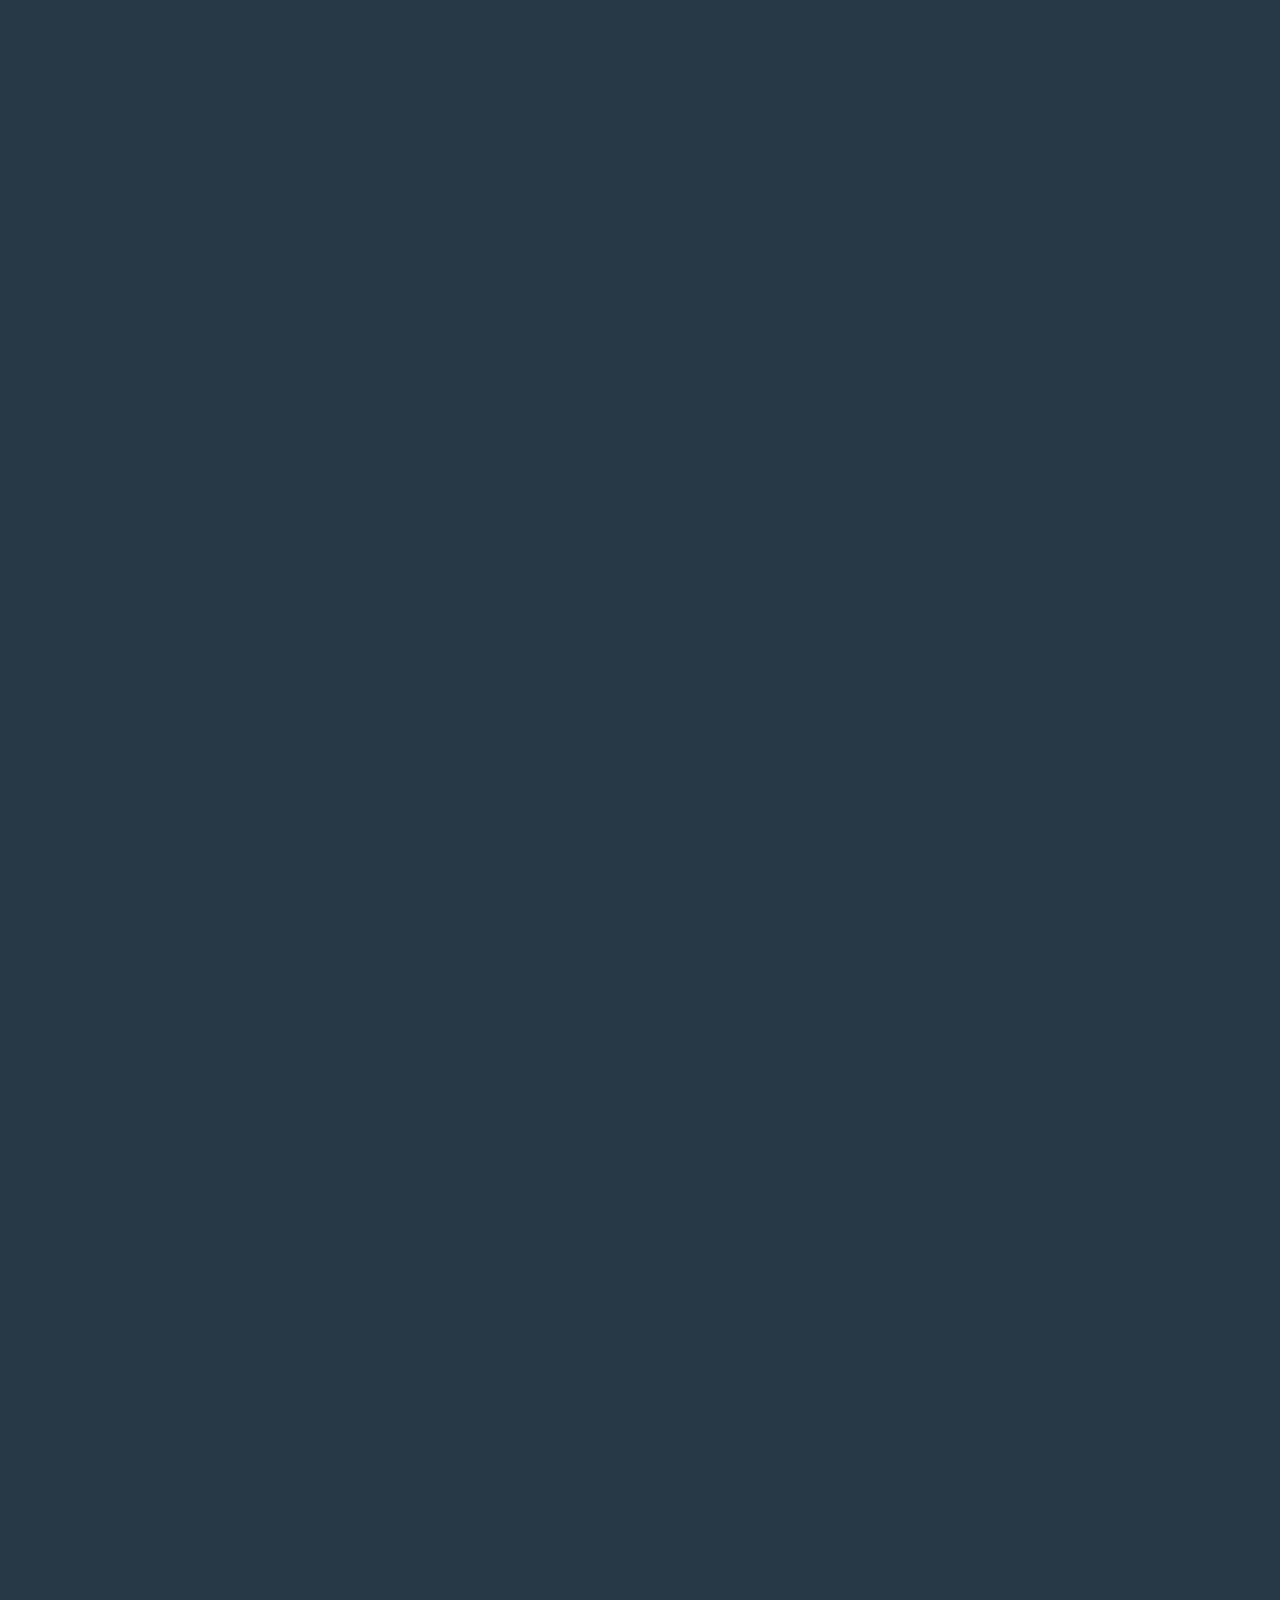
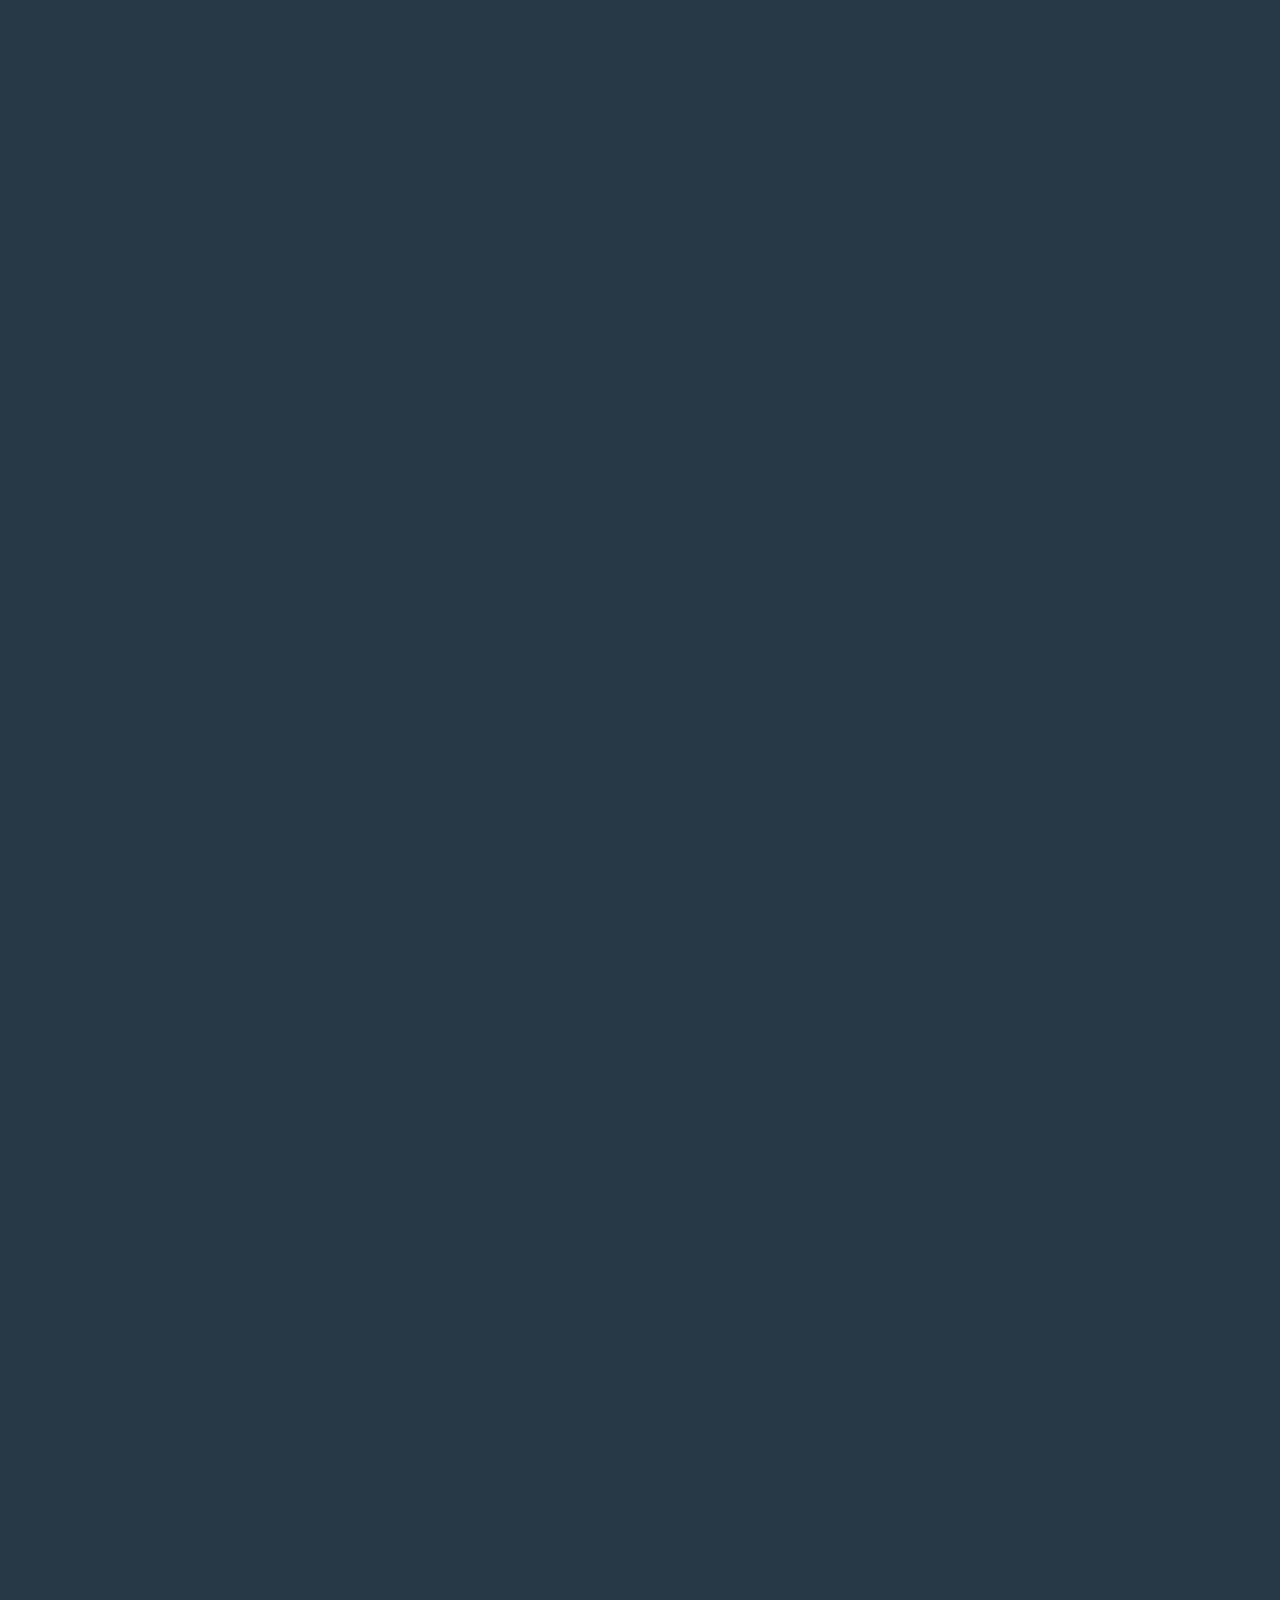
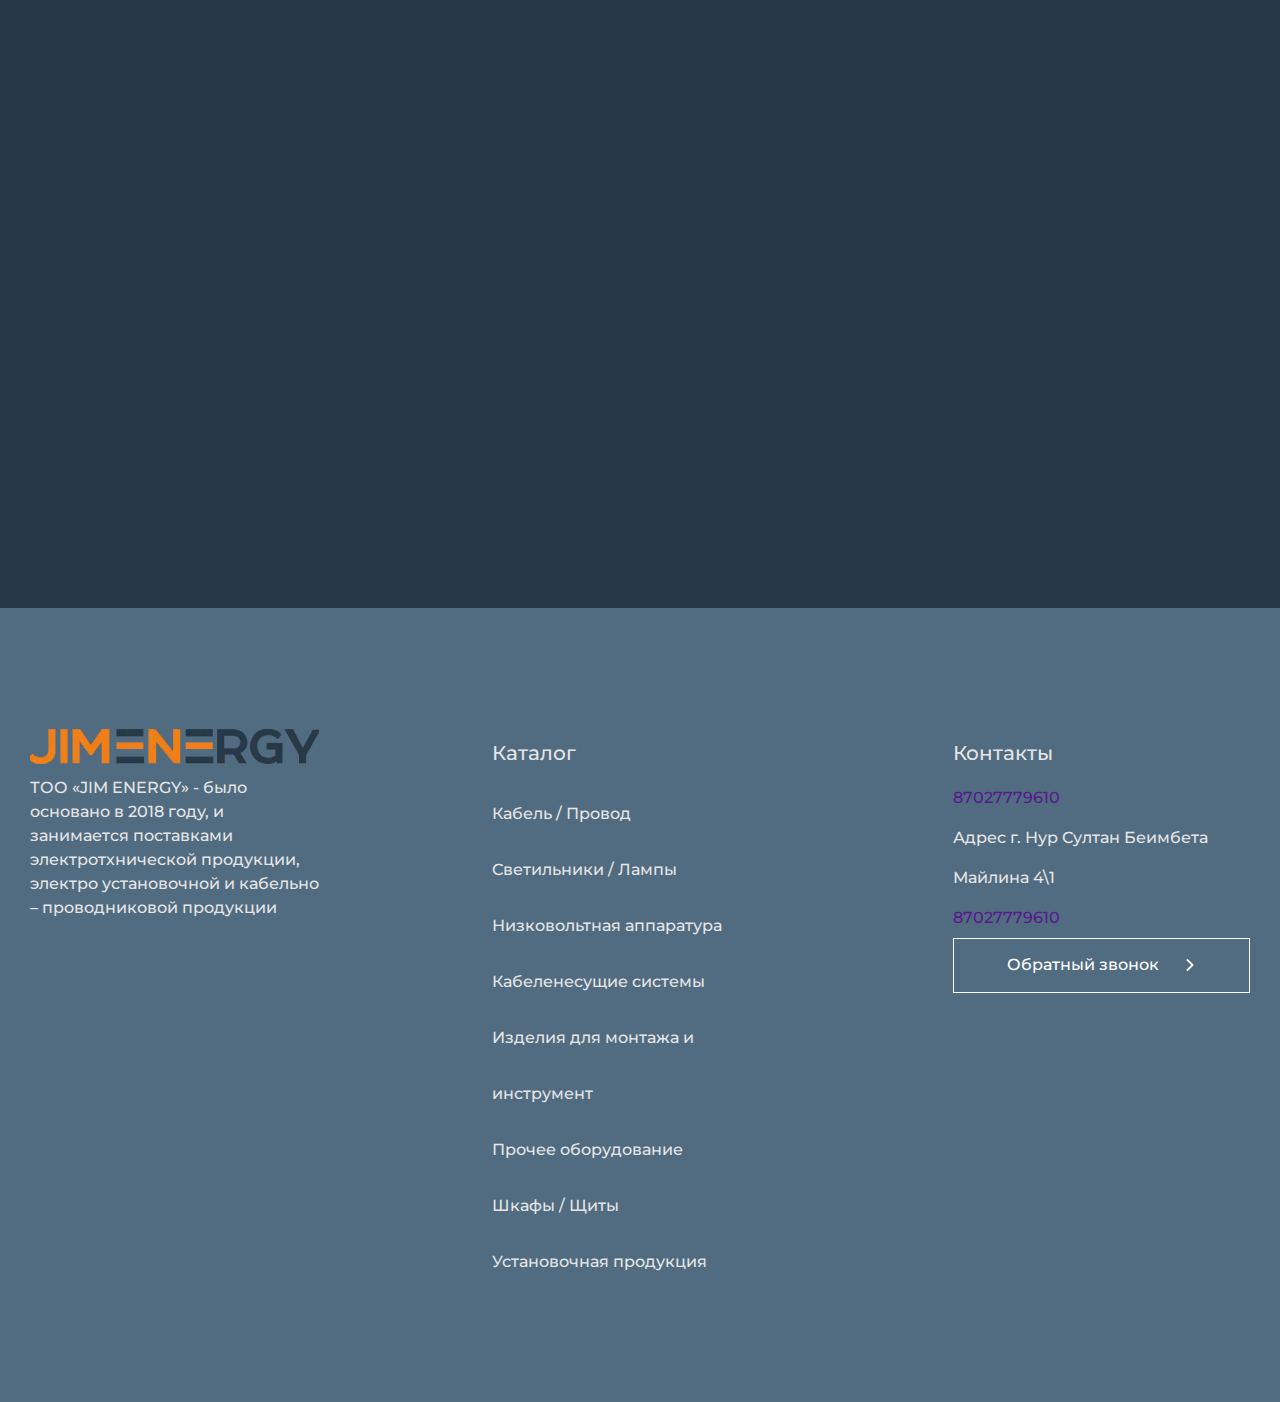
==== commit 384def82: "Add files via upload" ====
--- a/index.html
+++ b/index.html
@@ -43,7 +43,7 @@
         <main class="page">              <section class="intro">-                <div class="intro__image ibg">+                <div class="intro__image parallax__container ibg">                     <picture><source srcset="img/intro/1.webp" type="image/webp"><img src="img/intro/1.png" alt="Фоновое изображение блока intro"></picture>                 </div> <!-- intro__image  фоновое изображение для intro--> @@ -72,7 +72,7 @@
                                  <div class="intro-bottom-column intro-bottom-right"> -                                    <h1 class="intro__title title anim-item anim-no-hide">+                                    <h1 class="intro__title anim-item anim-no-hide">                                         электротехническая <br>продукция                                     </h1>                                     <p class="intro__info">@@ -114,16 +114,183 @@
                             </div>                         </div> -                        <div class="about__image image">+                        <div class="about__image image anim-item">                             <picture><source srcset="img/about/1.webp" type="image/webp"><img src="img/about/1.jpg" alt="Фотография в блоке about"></picture>                         </div>                      </div>                 </div>             </section>--        </main>-        <div class="popup" id="popup">+            <section class="benefits padding">+                <div class="benefits__inner">+                    <h2 class="benefits__title subtitle anim-item">Наши преимущества</h2>++                    <div class="benefits__items">+                        <div class="benefits__item anim-item">+                            <div class="benefits__item-image ibg">+                                <picture><source srcset="img/icons/icons.svg#like" type="image/webp"><img src="img/icons/icons.svg#like" alt="1"></picture>+                            </div>+                            <div class="benefits__item-content">+                                <h4>Цена</h4>+                                <p>Работаем с заводом, изготовителем и работаем напрямую без посредников</p>+                            </div>+                        </div>+                        <div class="benefits__item anim-item">+                            <div class="benefits__item-image ibg">+                                <picture><source srcset="img/icons/icons.svg#stopwatch" type="image/webp"><img src="img/icons/icons.svg#stopwatch" alt="2"></picture>+                            </div>+                            <div class="benefits__item-content">+                                <h4>Доступность</h4>+                                <p>Вся продукция в наличии на складе, заказные позиции производим в течении 1-7 дней</p>+                            </div>+                        </div>+                        <div class="benefits__item anim-item">+                            <div class="benefits__item-image ibg">+                                <picture><source srcset="img/icons/icons.svg#industrial-robot" type="image/webp"><img src="img/icons/icons.svg#industrial-robot" alt="3"></picture>+                            </div>+                            <div class="benefits__item-content">+                                <h4>Качество</h4>+                                <p>Проводим контроль качества продукции. Используем только качественные материалы</p>+                            </div>+                        </div>+                        <div class="benefits__item anim-item">+                            <div class="benefits__item-image ibg">+                                <picture><source srcset="img/icons/icons.svg#Group" type="image/webp"><img src="img/icons/icons.svg#Group" alt="4"></picture>+                            </div>+                            <div class="benefits__item-content">+                                <h4>Оплата</h4>+                                <p>Любая форма оплаты: наличный и безналичный расчет.</p>+                            </div>+                        </div>+                        <div class="benefits__item anim-item">+                            <div class="benefits__item-image ibg">+                                <picture><source srcset="img/icons/icons.svg#1" type="image/webp"><img src="img/icons/icons.svg#1" alt="5"></picture>+                            </div>+                            <div class="benefits__item-content">+                                <h4>Надежность</h4>+                                <p>Все необходимые документы и сертификаты, стандарты ГОСТ</p>+                            </div>+                        </div>+                        <div class="benefits__item anim-item">+                            <div class="benefits__item-image ibg">+                                <picture><source srcset="img/icons/icons.svg#rocket" type="image/webp"><img src="img/icons/icons.svg#rocket" alt="6"></picture>+                            </div>+                            <div class="benefits__item-content">+                                <h4>Доставка</h4>+                                <p>Оперативная доставка в любой город Казахстана</p>+                            </div>+                        </div>+                    </div>++                    <div class="about__inner benefits__info">++                        <div class="about__column about__column-text benefits__info-column-text">+                            <div class="about__info anim-item">+                                Мы успешно работаем с компаниями:+                                <ul class="about__list">+                                    <li class="anim-item">«Астана Ас»</li>+                                    <li class="anim-item">«Комплект Азия Сервис»</li>+                                    <li class="anim-item">«Тан-Дан»</li>+                                    <li class="anim-item">«GAZCENTER TOO»</li>+                                    <li class="anim-item">Филиал ТОО «Olimp Medical Group» в г.Нурсулатан, и другими+                                        компаниями Республики Казахстан.</li>+                                </ul>+                            </div>+                            <div class="about__info anim-item">+                                Зарекомендовали себя при этом как надежный и ответственный партнер – поставщик. Мы+                                получаем+                                положительные отзывы от+                                крупных строительных компаний таких как:+                                <ul class="about__list">+                                    <li class="anim-item">BI GROUP</li>+                                    <li class="anim-item">Базис А</li>+                                    <li class="anim-item">Schneider Electric</li>+                                    <li class="anim-item">Стройкласс</li>+                                    <li class="anim-item">NAK и многие другие</li>+                                </ul>+                            </div>+                        </div>++                        <div class="about__image image anim-item benefits__info-column-iamge">+                            <picture><source srcset="img/benefits/1.webp" type="image/webp"><img src="img/benefits/1.jpg" alt="Фотография в блоке about"></picture>+                        </div>++                    </div>+                </div>+            </section>+            <section class="working padding">+                <div class="working__inner">+                    <h2 class="working__title subtitle anim-item">Как мы работаем</h2>+                </div>+            </section>+            <section class="projects padding">+                <div class="projects__inner">+                    <h2 class="subtitle anim-item">Мы учавствовали на таких проектах как:+                    </h2>+                    <div class="projects__items">++                        <div class="projects__item anim-item">+                            <div class="projects__image image">+                                <picture><source srcset="img/projects/1.webp" type="image/webp"><img src="img/projects/1.jpg" alt="Фотография с проектов номер 1"></picture>+                            </div>+                            <p>Акимат г.Кокшетау</p>+                        </div>+                        <div class="projects__item anim-item">+                            <div class="projects__image image">+                                <picture><source srcset="img/projects/2.webp" type="image/webp"><img src="img/projects/2.jpg" alt="Фотография с проектов номер 2"></picture>+                            </div>+                            <p>Многопрофильная больница г.Кокшетау+                            </p>+                        </div>+                        <div class="projects__item anim-item">+                            <div class="projects__image image">+                                <picture><source srcset="img/projects/3.webp" type="image/webp"><img src="img/projects/3.jpg" alt="Фотография с проектов номер 3"></picture>+                            </div>+                            <p>Реконструкция школ в селах Балкашино и Сандыктау+                            </p>+                        </div>+                        <div class="projects__item anim-item">+                            <div class="projects__image image">+                                <picture><source srcset="img/projects/4.webp" type="image/webp"><img src="img/projects/4.jpg" alt="Фотография с проектов номер 4"></picture>+                            </div>+                            <p>НИШ г.Туркестан+                            </p>+                        </div>+                        <div class="projects__item anim-item">+                            <div class="projects__image image">+                                <picture><source srcset="img/projects/5.webp" type="image/webp"><img src="img/projects/5.jpg" alt="Фотография с проектов номер 5"></picture>+                            </div>+                            <p>НИШ г.Алматы+                            </p>+                        </div>+                        <div class="projects__item anim-item">+                            <div class="projects__image image">+                                <picture><source srcset="img/projects/6.webp" type="image/webp"><img src="img/projects/6.jpg" alt="Фотография с проектов номер 6"></picture>+                            </div>+                            <p>Костанайская область Завод «Соколов Сарыбай»+                            </p>+                        </div>+                        <div class="projects__item anim-item">+                            <div class="projects__image image">+                                <picture><source srcset="img/projects/7.webp" type="image/webp"><img src="img/projects/7.jpg" alt="Фотография с проектов номер 7"></picture>+                            </div>+                            <p>Мегаклимат Астана+                            </p>+                        </div>+                        <div class="projects__item anim-item">+                            <div class="projects__image image">+                                <picture><source srcset="img/projects/8.webp" type="image/webp"><img src="img/projects/8.jpg" alt="Фотография с проектов номер 8"></picture>+                            </div>+                            <p>Филиал АО «Отбасы банк2»</p>+                        </div>++                    </div>+                </div>+            </section>+    </div>++    </main>+    <div class="popup" id="popup">     <div class="popup__body">         <div class="popup__content">             <a class="popup__close close-popup" href="#"></a>@@ -136,8 +303,50 @@
         </div>     </div> </div>-        <footer class="footer">-+    <footer class="footer">+    <div class="footer__wrapper padding">+        <div class="footer__info">+            <a href="#" class="footer__log">+                <picture><source srcset="img/logo.webp" type="image/webp"><img src="img/logo.png" alt="Логотип в подвале сайта"></picture>+            </a>+            <p class="footer__text footer__text-about">+                ТОО «JIM ENERGY» - было основано в 2018 году, и занимается поставками электротхнической продукции,+                электро установочной+                и кабельно – проводниковой продукции+            </p>+        </div>+        <div class="footer__links">+            <h4 class="footer__title">Каталог</h4>+            <ul class="footer__list">+                <li><a href="#" class="footer__link">Кабель / Провод</a></li>+                <li><a href="#" class="footer__link">Светильники / Лампы</a></li>+                <li><a href="#" class="footer__link">Низковольтная аппаратура</a></li>+                <li><a href="#" class="footer__link">Кабеленесущие системы</a></li>+                <li><a href="#" class="footer__link">Изделия для монтажа и инструмент</a></li>+                <li><a href="#" class="footer__link">Прочее оборудование</a></li>+                <li><a href="#" class="footer__link">Шкафы / Щиты</a></li>+                <li><a href="#" class="footer__link">Установочная продукция</a></li>+            </ul>+        </div>+        <div class="footer__contact footer__text">+            <h4 class="footer__title">Контакты</h4>+            <ul class="footer__contacts">+                <li>+                    <a href="">87027779610</a>+                </li>+                <li>+                    Адрес г. Нур Султан Беимбета Майлина 4\1+                </li>+                <li>+                    <a href="">87027779610</a>+                </li>+            </ul>+            <a href="#" class="button footer__button icon-like-1">+                <p>Обратный звонок</p>+                <picture><source srcset="img/icons/icons.svg#arrow" type="image/webp"><img src="img/icons/icons.svg#arrow" class="svg-arrow-dims" alt="arrow"></picture>+            </a>+        </div>+    </div> </footer>     </div>     <script src="js/script.min.js"></script>--- a/css/style.min.css
+++ b/css/style.min.css
@@ -1 +1 @@
-@charset "UTF-8";@import url(https://fonts.googleapis.com/css?family=Playfair+Display+SC:regular,700);@import url(https://fonts.googleapis.com/css?family=Montserrat:400,500,600,700);@import url(https://fonts.googleapis.com/css?family=Ubuntu:400);@font-face{font-family:Futura;font-display:swap;src:url("../fonts/ofont.ru_Futura PT.woff2") format("woff2"),url("../fonts/ofont.ru_Futura PT.woff") format("woff");font-weight:800;font-style:bold}*{padding:0;margin:0;border:0}*,:after,:before{-webkit-box-sizing:border-box;box-sizing:border-box}:active,:focus{outline:0}a:active,a:focus{outline:0}aside,footer,header,nav{display:block}body,html{height:100%;width:100%;font-size:100%;font-family:-apple-system,BlinkMacSystemFont,Segoe UI,Roboto,Oxygen,Ubuntu,Cantarell,Fira Sans,Droid Sans,Helvetica Neue,sans-serif;line-height:1;font-size:14px;-ms-text-size-adjust:100%;-moz-text-size-adjust:100%;-webkit-text-size-adjust:100%}button,input,textarea{font-family:Montserrat}input::-ms-clear{display:none}button{cursor:pointer}button::-moz-focus-inner{padding:0;border:0}a,a:visited{text-decoration:none}a:hover{text-decoration:none}ul li{list-style:none}img{vertical-align:top}h1,h2,h3,h4,h5,h6{font-size:inherit;font-weight:400}input[type=email],input[type=tel],input[type=text],textarea{-webkit-appearance:none;-moz-appearance:none;appearance:none}.input{border-radius:0!important;width:100%;display:block;padding:0 20px;font-size:20px;height:50px}.input._error{border:2px solid red}textarea.input{resize:none;padding:0 0}body,html{height:100%}body{color:#fff;font-size:48px;font-family:Montserrat;background-color:#273947}body.lock{overflow:hidden}.container{max-width:1260px;margin:0 auto;padding:0 20px}.wrapper{width:100%;min-height:100vh;display:-webkit-box;display:-ms-flexbox;display:flex;-webkit-box-orient:vertical;-webkit-box-direction:normal;-ms-flex-direction:column;flex-direction:column;overflow:hidden}.page{-webkit-box-flex:1;-ms-flex:1 1 auto;flex:1 1 auto}.ibg{background-position:center;background-size:cover;background-repeat:no-repeat;position:relative}.ibg img{width:0;height:0;position:absolute;top:0;left:0;opacity:0;visibility:hidden}.title{font-family:PlayfairDisplaySC;line-height:56px;text-transform:uppercase;white-space:nowrap;font-size:48px;margin-bottom:110px;opacity:0;-webkit-transform:translate(-100%,0);-ms-transform:translate(-100%,0);transform:translate(-100%,0);-webkit-transition:all .8s ease;-o-transition:all .8s ease;transition:all .8s ease}.title.active{opacity:1;-webkit-transform:translate(0,0);-ms-transform:translate(0,0);transform:translate(0,0)}.padding{padding:120px 0}.image{position:relative}.image img{border-radius:2px}.image::before{border-radius:2px;content:"";position:absolute;width:100%;height:100%;top:20px;left:20px;z-index:-1;background-color:#f07f18}body.pc .menu__list>li:hover .menu__sub-list{opacity:1;visibility:visible;-webkit-transform:translate(0,0);-ms-transform:translate(0,0);transform:translate(0,0);pointer-events:all}body.touch .menu__arrow{display:block;width:0;height:0;margin-left:5px;border-left:5px solid transparent;border-right:5px solid transparent;border-top:10px solid #333;-webkit-transition:-webkit-transform .3s ease;transition:-webkit-transform .3s ease;-o-transition:transform .3s ease;transition:transform .3s ease;transition:transform .3s ease,-webkit-transform .3s ease}body.touch .menu__list>li{display:-webkit-box;display:-ms-flexbox;display:flex;-webkit-box-align:center;-ms-flex-align:center;align-items:center}body.touch .menu__link{-webkit-box-flex:1;-ms-flex:1 1 auto;flex:1 1 auto}body.touch .menu__list>li.active .menu__sub-list{opacity:1;visibility:visible;-webkit-transform:translate(0,0);-ms-transform:translate(0,0);transform:translate(0,0);pointer-events:all}body.touch .menu__list>li.active .menu__arrow{-webkit-transform:rotate(-180deg);-ms-transform:rotate(-180deg);transform:rotate(-180deg)}.header{position:absolute;width:100%;top:0;left:0;min-height:70px}.header.scroll .header__wrapper{padding:5px 0}.header__wrapper{padding:27px 0;position:fixed;top:0;left:0;width:100%;z-index:10;background-color:#516c81;-webkit-transition:padding .3s ease;-o-transition:padding .3s ease;transition:padding .3s ease}.header__content{display:-webkit-box;display:-ms-flexbox;display:flex;-webkit-box-align:center;-ms-flex-align:center;align-items:center;-webkit-box-pack:justify;-ms-flex-pack:justify;justify-content:space-between}.header__logo img{width:100%}.menu__icon{display:none}.menu__list>li{position:relative}.menu__link{color:#fff;white-space:nowrap;font-size:16px;font-weight:500;opacity:1;-webkit-transition:opavity .3s ease;-o-transition:opavity .3s ease;transition:opavity .3s ease;-webkit-transition:all .3s ease;-o-transition:all .3s ease;transition:all .3s ease}.header__button{padding:14px 26px;color:#fff;border:1px solid #fff;font-size:14px;margin-left:60px;-webkit-transition:all .3s ease;-o-transition:all .3s ease;transition:all .3s ease}.popup{width:100%;height:100%;position:fixed;top:0;left:0;background-color:rgba(0,0,0,.8);opacity:0;visibility:hidden;overflow-y:auto;overflow-x:hidden;-webkit-transition:all .5s ease;-o-transition:all .5s ease;transition:all .5s ease}.popup.open{opacity:1;visibility:visible}.popup__body{min-height:100%;padding:30px 10px;display:-webkit-box;display:-ms-flexbox;display:flex;-webkit-box-align:center;-ms-flex-align:center;align-items:center;-webkit-box-pack:center;-ms-flex-pack:center;justify-content:center;-webkit-transition:all .5s ease;-o-transition:all .5s ease;transition:all .5s ease}.popup__content{max-width:800px;padding:20px;background-color:#fff;color:#000;position:relative;opacity:0;-webkit-transform:perspective(600px) translate(0,-100%) rotateX(45deg);transform:perspective(600px) translate(0,-100%) rotateX(45deg);-webkit-transition:all .5s ease;-o-transition:all .5s ease;transition:all .5s ease}.popup.open .popup__content{opacity:1;-webkit-transform:perspective(600px) translate(0,0) rotateX(0);transform:perspective(600px) translate(0,0) rotateX(0)}.popup__close{width:20px;height:15px;position:absolute;top:10px;right:10px;font-size:20px}.popup__close::after,.popup__close::before{content:"";position:absolute;width:100%;height:10%;left:0;background-color:#333}.popup__close::before{top:50%;-webkit-transform:rotate(-45deg) translate(0,-50%);-ms-transform:rotate(-45deg) translate(0,-50%);transform:rotate(-45deg) translate(0,-50%)}.popup__close::after{bottom:50%;-webkit-transform:rotate(45deg) translate(0,50%);-ms-transform:rotate(45deg) translate(0,50%);transform:rotate(45deg) translate(0,50%)}.popup__title{font-size:40px;font-weight:700;margin-bottom:1em}.popup__text{font-size:20px;line-height:150%}body.pc .intro__image{background-attachment:fixed}.intro{min-height:100vh;position:relative}.intro .intro__image{position:absolute;width:100%;height:100%;top:0;left:0}.intro__content{position:relative;z-index:2;margin-top:102px}.intro__inner{display:-webkit-box;display:-ms-flexbox;display:flex;-webkit-box-orient:vertical;-webkit-box-direction:normal;-ms-flex-direction:column;flex-direction:column}.intro-top{text-align:right;padding:76px 0;padding-bottom:116px}.intro-suptitle{font-weight:600;line-height:150%;text-transform:uppercase;font-size:20px}.intro-suptitle-caption{font-size:14px}.intro-bottom{-webkit-box-flex:0;-ms-flex:0 1 500px;flex:0 1 500px;display:-webkit-box;display:-ms-flexbox;display:flex}.intro-bottom-left{max-width:340px;-ms-flex-item-align:end;align-self:flex-end}.intro-bottom-left h4{position:relative;margin-bottom:40px}.intro-bottom-left h4::after{content:"";position:absolute;width:100%;height:10px;bottom:-20px;left:0;background-color:#fff}.intro-bottom-right{text-align:right;max-width:550px;display:-webkit-inline-box;display:-ms-inline-flexbox;display:inline-flex;-webkit-box-align:end;-ms-flex-align:end;align-items:flex-end;-webkit-box-orient:vertical;-webkit-box-direction:normal;-ms-flex-direction:column;flex-direction:column;gap:60px;position:relative}.intro-bottom-right .intro-buttom-background{position:absolute;z-index:-1;top:-30px;right:-25px;width:0;height:0;border-style:solid;border-width:0 508px 378px 0;border-color:transparent #f07f18 transparent transparent}.intro__title{margin-bottom:0}.intro__info{max-width:350px;line-height:150%;font-size:20px}.intro__button{display:-webkit-inline-box;display:-ms-inline-flexbox;display:inline-flex;max-width:250px;color:#fff;border:1px solid #fff;padding:17px 30px;font-size:20px;-webkit-transition:all .3s ease;-o-transition:all .3s ease;transition:all .3s ease}.about__inner{display:-webkit-box;display:-ms-flexbox;display:flex;-webkit-box-pack:justify;-ms-flex-pack:justify;justify-content:space-between}.about__info{font-weight:600;line-height:150%;font-size:20px;opacity:0;-webkit-transform:translate(-100%,0);-ms-transform:translate(-100%,0);transform:translate(-100%,0);-webkit-transition:all .8s ease;-o-transition:all .8s ease;transition:all .8s ease}.about__info.active{opacity:1;-webkit-transform:translate(0,0);-ms-transform:translate(0,0);transform:translate(0,0)}.about__list li{position:relative;margin-left:15px;opacity:0;-webkit-transform:translate(-100%,0);-ms-transform:translate(-100%,0);transform:translate(-100%,0);-webkit-transition:all .8s ease;-o-transition:all .8s ease;transition:all .8s ease}.about__list li::before{content:"";position:absolute;width:6px;height:2px;top:50%;left:-15px;background-color:#fff}.about__list li.active{opacity:1;-webkit-transform:translate(0,0);-ms-transform:translate(0,0);transform:translate(0,0)}.about__list li:nth-child(1){-webkit-transition:all .65s ease 0s;-o-transition:all .65s ease 0s;transition:all .65s ease 0s}.about__list li:nth-child(2){-webkit-transition:all .65s ease .2s;-o-transition:all .65s ease .2s;transition:all .65s ease .2s}.about__list li:nth-child(3){-webkit-transition:all .65s ease .4s;-o-transition:all .65s ease .4s;transition:all .65s ease .4s}.about__list li:nth-child(4){-webkit-transition:all .65s ease .6s;-o-transition:all .65s ease .6s;transition:all .65s ease .6s}.about__list li:nth-child(5){-webkit-transition:all .65s ease .8s;-o-transition:all .65s ease .8s;transition:all .65s ease .8s}.about__column-text{-webkit-box-flex:1;-ms-flex:1 1 530px;flex:1 1 530px;display:-webkit-box;display:-ms-flexbox;display:flex;-webkit-box-orient:vertical;-webkit-box-direction:normal;-ms-flex-direction:column;flex-direction:column;gap:45px}@media (min-width:767.98px){.menu__list{display:-webkit-box;display:-ms-flexbox;display:flex;-webkit-box-align:center;-ms-flex-align:center;align-items:center;gap:60px}.menu__list>li{display:-webkit-box;display:-ms-flexbox;display:flex;-webkit-box-pack:center;-ms-flex-pack:center;justify-content:center;-webkit-box-align:center;-ms-flex-align:center;align-items:center}}@media (min-width:768px){.intro-bottom{gap:25px}}@media (max-width:1260px){.title{font-size:calc(24px + 24 * ((100vw - 320px)/ 940))}.title{margin-bottom:calc(40px + 70 * ((100vw - 320px)/ 940))}.menu__link{font-size:calc(14px + 2 * ((100vw - 320px)/ 940))}.intro-suptitle{font-size:calc(12px + 8 * ((100vw - 320px)/ 940))}.intro-suptitle-caption{font-size:calc(12px + 2 * ((100vw - 320px)/ 940))}.intro-bottom-right{gap:calc(20px + 40 * ((100vw - 320px)/ 940))}.intro__info{font-size:calc(12px + 8 * ((100vw - 320px)/ 940))}.intro__button{font-size:calc(12px + 8 * ((100vw - 320px)/ 940))}.about__info{font-size:calc(12px + 8 * ((100vw - 320px)/ 940))}}@media (max-width:767.98px){.menu__icon{display:block;position:relative;width:30px;height:18px;z-index:5;cursor:pointer}.menu__icon span,.menu__icon::after,.menu__icon::before{position:absolute;width:100%;height:10%;left:0;background-color:#333;-webkit-transition:all .3s ease;-o-transition:all .3s ease;transition:all .3s ease}.menu__icon::after,.menu__icon::before{content:""}.menu__icon::before{top:0}.menu__icon::after{bottom:0}.menu__icon span{top:50%;-webkit-transform:scale(1) translate(0,-50%);-ms-transform:scale(1) translate(0,-50%);transform:scale(1) translate(0,-50%)}.menu__icon.active span{-webkit-transform:scale(0);-ms-transform:scale(0);transform:scale(0)}.menu__icon.active::before{top:50%;-webkit-transform:rotate(-45deg) translate(0,-50%);-ms-transform:rotate(-45deg) translate(0,-50%);transform:rotate(-45deg) translate(0,-50%)}.menu__icon.active::after{bottom:50%;-webkit-transform:rotate(45deg) translate(0,50%);-ms-transform:rotate(45deg) translate(0,50%);transform:rotate(45deg) translate(0,50%)}.menu__body{position:fixed;top:0;left:-100%;width:100%;height:100%;background-color:#79b4b7;padding:100px 30px 30px 30px;-webkit-transition:left .3s ease 0s;-o-transition:left .3s ease 0s;transition:left .3s ease 0s;overflow:auto}.menu__body::before{content:"";position:fixed;width:100%;top:0;left:0;height:70px;z-index:5}.menu__body.active{left:0}.menu__list>li{-ms-flex-wrap:wrap;flex-wrap:wrap;margin:0}.menu__list>li:not(:last-child){margin-bottom:30px}.menu__list>li.active .menu__sub-list{display:block}.menu__link{font-size:30px}}@media (max-width:767px){.intro-bottom{-ms-flex-wrap:wrap-reverse;flex-wrap:wrap-reverse;-webkit-box-pack:center;-ms-flex-pack:center;justify-content:center}.intro-bottom-right .intro-buttom-background{border-width:0 420px 378px 0}}@media (max-width:480px){.intro-bottom-right .intro-buttom-background{border-width:0 320px 280px 0}}@media (any-hover:hover){.menu__link:hover{opacity:1;color:#f07f18}.header__button:hover{opacity:1.1;background-color:#f07f18;border-color:#f07f18;color:#fff}.intro__button:hover{opacity:1.1;background-color:#273947;border-color:#273947;color:#fff}}+@charset "UTF-8";@import url(https://fonts.googleapis.com/css?family=Playfair+Display+SC:regular,700);@import url(https://fonts.googleapis.com/css?family=Montserrat:400,500,600,700);@import url(https://fonts.googleapis.com/css?family=Ubuntu:400);@font-face{font-family:Futura;font-display:swap;src:url("../fonts/ofont.ru_Futura PT.woff2") format("woff2"),url("../fonts/ofont.ru_Futura PT.woff") format("woff");font-weight:800;font-style:bold}*{padding:0;margin:0;border:0}*,:after,:before{-webkit-box-sizing:border-box;box-sizing:border-box}:active,:focus{outline:0}a:active,a:focus{outline:0}aside,footer,header,nav{display:block}body,html{height:100%;width:100%;font-size:100%;font-family:-apple-system,BlinkMacSystemFont,Segoe UI,Roboto,Oxygen,Ubuntu,Cantarell,Fira Sans,Droid Sans,Helvetica Neue,sans-serif;line-height:1;font-size:14px;-ms-text-size-adjust:100%;-moz-text-size-adjust:100%;-webkit-text-size-adjust:100%}button,input,textarea{font-family:Montserrat}input::-ms-clear{display:none}button{cursor:pointer}button::-moz-focus-inner{padding:0;border:0}a,a:visited{text-decoration:none}a:hover{text-decoration:none}ul li{list-style:none}img{vertical-align:top}h1,h2,h3,h4,h5,h6{font-size:inherit;font-weight:400}input[type=email],input[type=tel],input[type=text],textarea{-webkit-appearance:none;-moz-appearance:none;appearance:none}.input{border-radius:0!important;width:100%;display:block;padding:0 20px;font-size:20px;height:50px}.input._error{border:2px solid red}textarea.input{resize:none;padding:0 0}body,html{height:100%}body{color:#fff;font-size:48px;font-family:Montserrat;background-color:#273947}body.lock{overflow:hidden}.container{max-width:1260px;margin:0 auto;padding:0 20px}.wrapper{width:100%;min-height:100vh;display:-webkit-box;display:-ms-flexbox;display:flex;-webkit-box-orient:vertical;-webkit-box-direction:normal;-ms-flex-direction:column;flex-direction:column;overflow:hidden}.page{-webkit-box-flex:1;-ms-flex:1 1 auto;flex:1 1 auto}.ibg{background-position:center;background-size:cover;background-repeat:no-repeat;position:relative}.ibg img{width:0;height:0;position:absolute;top:0;left:0;opacity:0;visibility:hidden;-o-object-fit:cover;object-fit:cover}.title{font-family:PlayfairDisplaySC;line-height:116.6666666667%;text-transform:uppercase;white-space:nowrap;font-size:48px;margin-bottom:110px;opacity:0;-webkit-transform:translate(-100%,0);-ms-transform:translate(-100%,0);transform:translate(-100%,0);-webkit-transition:all .8s ease;-o-transition:all .8s ease;transition:all .8s ease}.title.active{opacity:1;-webkit-transform:translate(0,0);-ms-transform:translate(0,0);transform:translate(0,0)}.subtitle{font-family:PlayfairDisplaySC;font-size:36px;font-weight:700;margin-bottom:50px;opacity:0;-webkit-transform:translate(-100%,0);-ms-transform:translate(-100%,0);transform:translate(-100%,0);-webkit-transition:all .8s ease;-o-transition:all .8s ease;transition:all .8s ease}.subtitle.active{opacity:1;-webkit-transform:translate(0,0);-ms-transform:translate(0,0);transform:translate(0,0)}.padding{padding-top:120px;padding-bottom:120px}.image{position:relative;-ms-flex-item-align:start;align-self:flex-start}.image img{position:relative;border-radius:2px}.image::before{border-radius:2px;content:"";position:absolute;width:100%;height:100%;top:20px;left:20px;z-index:-1;background-color:#f07f18}body.pc .menu__list>li:hover .menu__sub-list{opacity:1;visibility:visible;-webkit-transform:translate(0,0);-ms-transform:translate(0,0);transform:translate(0,0);pointer-events:all}body.touch .menu__arrow{display:block;width:0;height:0;margin-left:5px;border-left:5px solid transparent;border-right:5px solid transparent;border-top:10px solid #333;-webkit-transition:-webkit-transform .3s ease;transition:-webkit-transform .3s ease;-o-transition:transform .3s ease;transition:transform .3s ease;transition:transform .3s ease,-webkit-transform .3s ease}body.touch .menu__list>li{display:-webkit-box;display:-ms-flexbox;display:flex;-webkit-box-align:center;-ms-flex-align:center;align-items:center}body.touch .menu__link{-webkit-box-flex:1;-ms-flex:1 1 auto;flex:1 1 auto}body.touch .menu__list>li.active .menu__sub-list{opacity:1;visibility:visible;-webkit-transform:translate(0,0);-ms-transform:translate(0,0);transform:translate(0,0);pointer-events:all}body.touch .menu__list>li.active .menu__arrow{-webkit-transform:rotate(-180deg);-ms-transform:rotate(-180deg);transform:rotate(-180deg)}.header{position:absolute;width:100%;top:0;left:0;min-height:70px}.header.scroll .header__wrapper{padding:5px 0}.header__wrapper{padding:27px 0;position:fixed;top:0;left:0;width:100%;z-index:10;background-color:#516c81;-webkit-transition:padding .3s ease;-o-transition:padding .3s ease;transition:padding .3s ease}.header__content{display:-webkit-box;display:-ms-flexbox;display:flex;-webkit-box-align:center;-ms-flex-align:center;align-items:center;-webkit-box-pack:justify;-ms-flex-pack:justify;justify-content:space-between}.header__logo img{width:100%}.menu__icon{display:none}.menu__list>li{position:relative}.menu__link{color:#fff;white-space:nowrap;font-size:16px;font-weight:500;opacity:1;-webkit-transition:opavity .3s ease;-o-transition:opavity .3s ease;transition:opavity .3s ease;-webkit-transition:all .3s ease;-o-transition:all .3s ease;transition:all .3s ease}.header__button{padding:14px 26px;color:#fff;border:1px solid #fff;font-size:14px;margin-left:60px;-webkit-transition:all .3s ease;-o-transition:all .3s ease;transition:all .3s ease}.footer{background-color:#516c81;padding:0 20px;display:-ms-grid;display:grid;-ms-grid-columns:1fr minmax(auto,1220px) 1fr;grid-template-columns:1fr minmax(auto,1220px) 1fr;-ms-grid-rows:1fr;grid-template-rows:1fr}.footer__wrapper{-ms-grid-column:2;-ms-grid-column-span:1;grid-column:2/3;display:-ms-grid;display:grid;grid-template-columns:repeat(auto-fit,minmax(270px,1fr));-webkit-column-gap:165px;-moz-column-gap:165px;column-gap:165px}.footer__link,.footer__text,.footer__title{font-weight:500;line-height:250%;font-size:16px;color:#e5e5e5}.footer__text-about{line-height:150%}.footer__title{font-size:20px!important}.footer__button{color:#fff;padding:0 30px;border:1px solid #fff;min-height:55px;gap:25px;display:-webkit-box;display:-ms-flexbox;display:flex;-webkit-box-align:center;-ms-flex-align:center;align-items:center;-webkit-box-pack:center;-ms-flex-pack:center;justify-content:center;-webkit-transition:all .3s ease;-o-transition:all .3s ease;transition:all .3s ease}.footer__button picture{-webkit-transform:rotate(-90deg);-ms-transform:rotate(-90deg);transform:rotate(-90deg);width:12px;height:12px}.popup{width:100%;height:100%;position:fixed;top:0;left:0;background-color:rgba(0,0,0,.8);opacity:0;visibility:hidden;overflow-y:auto;overflow-x:hidden;-webkit-transition:all .5s ease;-o-transition:all .5s ease;transition:all .5s ease}.popup.open{opacity:1;visibility:visible}.popup__body{min-height:100%;padding:30px 10px;display:-webkit-box;display:-ms-flexbox;display:flex;-webkit-box-align:center;-ms-flex-align:center;align-items:center;-webkit-box-pack:center;-ms-flex-pack:center;justify-content:center;-webkit-transition:all .5s ease;-o-transition:all .5s ease;transition:all .5s ease}.popup__content{max-width:800px;padding:20px;background-color:#fff;color:#000;position:relative;opacity:0;-webkit-transform:perspective(600px) translate(0,-100%) rotateX(45deg);transform:perspective(600px) translate(0,-100%) rotateX(45deg);-webkit-transition:all .5s ease;-o-transition:all .5s ease;transition:all .5s ease}.popup.open .popup__content{opacity:1;-webkit-transform:perspective(600px) translate(0,0) rotateX(0);transform:perspective(600px) translate(0,0) rotateX(0)}.popup__close{width:20px;height:15px;position:absolute;top:10px;right:10px;font-size:20px}.popup__close::after,.popup__close::before{content:"";position:absolute;width:100%;height:10%;left:0;background-color:#333}.popup__close::before{top:50%;-webkit-transform:rotate(-45deg) translate(0,-50%);-ms-transform:rotate(-45deg) translate(0,-50%);transform:rotate(-45deg) translate(0,-50%)}.popup__close::after{bottom:50%;-webkit-transform:rotate(45deg) translate(0,50%);-ms-transform:rotate(45deg) translate(0,50%);transform:rotate(45deg) translate(0,50%)}.popup__title{font-size:40px;font-weight:700;margin-bottom:1em}.popup__text{font-size:20px;line-height:150%}body.pc .intro__image{background-attachment:fixed}.intro{min-height:100vh;position:relative}.intro .intro__image{position:absolute;width:100%;height:100%;top:0;left:0}.intro__content{position:relative;z-index:2;margin-top:102px}.intro__inner{display:-webkit-box;display:-ms-flexbox;display:flex;-webkit-box-orient:vertical;-webkit-box-direction:normal;-ms-flex-direction:column;flex-direction:column}.intro-top{text-align:right;padding:76px 0;padding-bottom:116px}.intro-suptitle{font-weight:600;line-height:150%;text-transform:uppercase;font-size:20px}.intro-suptitle-caption{font-size:14px}.intro-bottom{-webkit-box-flex:0;-ms-flex:0 1 500px;flex:0 1 500px;display:-webkit-box;display:-ms-flexbox;display:flex}.intro-bottom-left{max-width:340px;-ms-flex-item-align:end;align-self:flex-end}.intro-bottom-left h4{position:relative;margin-bottom:40px}.intro-bottom-left h4::after{content:"";position:absolute;width:100%;height:10px;bottom:-20px;left:0;background-color:#fff}.intro-bottom-right{text-align:right;max-width:550px;display:-webkit-inline-box;display:-ms-inline-flexbox;display:inline-flex;-webkit-box-align:end;-ms-flex-align:end;align-items:flex-end;-webkit-box-orient:vertical;-webkit-box-direction:normal;-ms-flex-direction:column;flex-direction:column;gap:60px;position:relative}.intro-bottom-right .intro-buttom-background{position:absolute;z-index:-1;top:-30px;right:-25px;width:0;height:0;border-style:solid;border-width:0 508px 378px 0;border-color:transparent #f07f18 transparent transparent}.intro__title{font-family:PlayfairDisplaySC;text-transform:uppercase;white-space:nowrap;font-size:48px;opacity:0;-webkit-transform:translate(-100%,0);-ms-transform:translate(-100%,0);transform:translate(-100%,0);-webkit-transition:all .8s ease;-o-transition:all .8s ease;transition:all .8s ease}.intro__title.active{opacity:1;-webkit-transform:translate(0,0);-ms-transform:translate(0,0);transform:translate(0,0)}.intro__info{max-width:350px;line-height:150%;font-size:20px}.intro__button{display:-webkit-inline-box;display:-ms-inline-flexbox;display:inline-flex;max-width:250px;color:#fff;border:1px solid #fff;padding:17px 30px;font-size:20px;-webkit-transition:all .3s ease;-o-transition:all .3s ease;transition:all .3s ease}.about__inner{display:-webkit-box;display:-ms-flexbox;display:flex;-webkit-box-pack:justify;-ms-flex-pack:justify;justify-content:space-between;gap:60px}.about__info{font-weight:600;line-height:150%;font-size:20px;opacity:0;-webkit-transform:translate(-100%,0);-ms-transform:translate(-100%,0);transform:translate(-100%,0);-webkit-transition:all .8s ease;-o-transition:all .8s ease;transition:all .8s ease}.about__info.active{opacity:1;-webkit-transform:translate(0,0);-ms-transform:translate(0,0);transform:translate(0,0)}.about__list li{position:relative;margin-left:15px;opacity:0;-webkit-transform:translate(-100%,0);-ms-transform:translate(-100%,0);transform:translate(-100%,0);-webkit-transition:all .8s ease;-o-transition:all .8s ease;transition:all .8s ease}.about__list li::before{content:"";position:absolute;width:6px;height:2px;top:50%;left:-15px;background-color:#fff}.about__list li.active{opacity:1;-webkit-transform:translate(0,0);-ms-transform:translate(0,0);transform:translate(0,0)}.about__list li:nth-child(1){-webkit-transition:all .65s ease .2s;-o-transition:all .65s ease .2s;transition:all .65s ease .2s}.about__list li:nth-child(2){-webkit-transition:all .65s ease .4s;-o-transition:all .65s ease .4s;transition:all .65s ease .4s}.about__list li:nth-child(3){-webkit-transition:all .65s ease .6s;-o-transition:all .65s ease .6s;transition:all .65s ease .6s}.about__list li:nth-child(4){-webkit-transition:all .65s ease .8s;-o-transition:all .65s ease .8s;transition:all .65s ease .8s}.about__list li:nth-child(5){-webkit-transition:all .65s ease 1s;-o-transition:all .65s ease 1s;transition:all .65s ease 1s}.about__column-text{-webkit-box-flex:1;-ms-flex:1 1 580px;flex:1 1 580px;display:-webkit-box;display:-ms-flexbox;display:flex;-webkit-box-orient:vertical;-webkit-box-direction:normal;-ms-flex-direction:column;flex-direction:column;gap:45px}.about__image{-webkit-box-flex:1;-ms-flex:1 1 550px;flex:1 1 550px;margin-right:20px;opacity:0;-webkit-transform:translate(100%,0);-ms-transform:translate(100%,0);transform:translate(100%,0);-webkit-transition:all .8s ease;-o-transition:all .8s ease;transition:all .8s ease}.about__image img{width:100%;-o-object-fit:cover;object-fit:cover}.about__image.active{opacity:1;-webkit-transform:translate(0,0);-ms-transform:translate(0,0);transform:translate(0,0)}.benefits{display:-ms-grid;display:grid;padding-left:20px;padding-right:20px;-ms-grid-columns:1fr minmax(auto,1260px) 1fr;grid-template-columns:1fr minmax(auto,1260px) 1fr}.benefits__inner{-ms-grid-column:2;-ms-grid-column-span:1;grid-column:2/3}.benefits__items{display:-ms-grid;display:grid;grid-template-columns:repeat(auto-fit,minmax(280px,1fr));grid-auto-rows:1fr;gap:50px;margin-bottom:120px}.benefits__item{display:-webkit-box;display:-ms-flexbox;display:flex;-webkit-box-align:start;-ms-flex-align:start;align-items:flex-start;gap:30px;opacity:0;-webkit-transform:translate(-100%,0);-ms-transform:translate(-100%,0);transform:translate(-100%,0);-webkit-transition:all .8s ease;-o-transition:all .8s ease;transition:all .8s ease}.benefits__item.active{opacity:1;-webkit-transform:translate(0,0);-ms-transform:translate(0,0);transform:translate(0,0)}.benefits__item-image{-webkit-box-flex:0;-ms-flex:0 0 70px;flex:0 0 70px;height:70px}.benefits__item-content h4{font-size:20px;line-height:150%;font-weight:600;margin-bottom:15px}.benefits__item-content p{font-size:16px;line-height:150%;font-weight:500}.benefits__item:nth-child(1){-webkit-transform:translate(100%,0);-ms-transform:translate(100%,0);transform:translate(100%,0)}.benefits__item:nth-child(1).active{-webkit-transform:translate(0,0);-ms-transform:translate(0,0);transform:translate(0,0)}.benefits__item:nth-child(3){-webkit-transform:translate(100%,0);-ms-transform:translate(100%,0);transform:translate(100%,0)}.benefits__item:nth-child(3).active{-webkit-transform:translate(0,0);-ms-transform:translate(0,0);transform:translate(0,0)}.benefits__item:nth-child(5){-webkit-transform:translate(100%,0);-ms-transform:translate(100%,0);transform:translate(100%,0)}.benefits__item:nth-child(5).active{-webkit-transform:translate(0,0);-ms-transform:translate(0,0);transform:translate(0,0)}.benefits__info{gap:60px}.benefits__info .benefits__info-column-text{-webkit-box-ordinal-group:3;-ms-flex-order:2;order:2}.benefits__info .benefits__info-column-iamge{-webkit-box-ordinal-group:2;-ms-flex-order:1;order:1}.working{display:-ms-grid;display:grid;padding-left:20px;padding-right:20px;-ms-grid-columns:1fr minmax(auto,1260px) 1fr;grid-template-columns:1fr minmax(auto,1260px) 1fr}.working__inner{-ms-grid-column:2;-ms-grid-column-span:1;grid-column:2/3}.projects{display:-ms-grid;display:grid;padding-left:20px;padding-right:20px;-ms-grid-columns:1fr minmax(auto,1260px) 1fr;grid-template-columns:1fr minmax(auto,1260px) 1fr}.projects__inner{-ms-grid-column:2;-ms-grid-column-span:1;grid-column:2/3}.projects__items{display:-ms-grid;display:grid;grid-template-columns:repeat(auto-fit,minmax(290px,1fr));justify-items:center;-webkit-column-gap:30px;-moz-column-gap:30px;column-gap:30px;row-gap:70px}.projects__item{width:100%;margin-right:10px;opacity:0;-webkit-transform:translate(-100%,0);-ms-transform:translate(-100%,0);transform:translate(-100%,0);-webkit-transition:all .8s ease;-o-transition:all .8s ease;transition:all .8s ease}.projects__item .image{-ms-flex-item-align:stretch;-ms-grid-row-align:stretch;align-self:stretch;-ms-grid-column-align:stretch;justify-self:stretch}.projects__item .image img{width:100%;height:100%;-o-object-fit:cover;object-fit:cover}.projects__item .image::before{top:10px;left:10px}.projects__item p{max-width:290px;text-align:center;font-weight:600;font-size:20px;line-height:150%;margin:25px auto}.projects__item.active{opacity:1;-webkit-transform:translate(0,0);-ms-transform:translate(0,0);transform:translate(0,0)}@media (min-width:767px){.menu__list{display:-webkit-box;display:-ms-flexbox;display:flex;-webkit-box-align:center;-ms-flex-align:center;align-items:center;gap:60px}.menu__list>li{display:-webkit-box;display:-ms-flexbox;display:flex;-webkit-box-pack:center;-ms-flex-pack:center;justify-content:center;-webkit-box-align:center;-ms-flex-align:center;align-items:center}}@media (min-width:768px){.intro-bottom{gap:25px}}@media (max-width:1260px){.title{font-size:calc(24px + 24 * ((100vw - 320px)/ 940))}.title{margin-bottom:calc(40px + 70 * ((100vw - 320px)/ 940))}.subtitle{font-size:calc(24px + 12 * ((100vw - 320px)/ 940))}.padding{padding-top:calc(40px + 80 * ((100vw - 320px)/ 940))}.padding{padding-bottom:calc(40px + 80 * ((100vw - 320px)/ 940))}.menu__link{font-size:calc(14px + 2 * ((100vw - 320px)/ 940))}.header__button{margin-left:calc(0px + 60 * ((100vw - 320px)/ 940))}.footer__link,.footer__text,.footer__title{font-size:calc(12px + 4 * ((100vw - 320px)/ 940))}.intro-suptitle{font-size:calc(12px + 8 * ((100vw - 320px)/ 940))}.intro-suptitle-caption{font-size:calc(12px + 2 * ((100vw - 320px)/ 940))}.intro-bottom-right{gap:calc(20px + 40 * ((100vw - 320px)/ 940))}.intro__title{font-size:calc(24px + 24 * ((100vw - 320px)/ 940))}.intro__info{font-size:calc(12px + 8 * ((100vw - 320px)/ 940))}.intro__button{font-size:calc(12px + 8 * ((100vw - 320px)/ 940))}.about__inner{gap:calc(30px + 30 * ((100vw - 320px)/ 940))}.about__info{font-size:calc(12px + 8 * ((100vw - 320px)/ 940))}.about__column-text{gap:calc(20px + 25 * ((100vw - 320px)/ 940))}.benefits__items{margin-bottom:calc(40px + 80 * ((100vw - 320px)/ 940))}.benefits__item-content h4{font-size:calc(14px + 6 * ((100vw - 320px)/ 940))}.benefits__item-content p{font-size:calc(12px + 4 * ((100vw - 320px)/ 940))}.benefits__info{gap:calc(60px + 0 * ((100vw - 320px)/ 940))}.projects__items{row-gap:calc(40px + 30 * ((100vw - 320px)/ 940))}.projects__item p{font-size:calc(12px + 8 * ((100vw - 320px)/ 940))}}@media (max-width:1000px){.about__inner{-webkit-box-orient:vertical;-webkit-box-direction:normal;-ms-flex-direction:column;flex-direction:column;-webkit-box-pack:center;-ms-flex-pack:center;justify-content:center;-webkit-box-align:center;-ms-flex-align:center;align-items:center}.about__column-text{-ms-flex-preferred-size:auto;flex-basis:auto}.about__image{-ms-flex-preferred-size:auto;flex-basis:auto;-ms-flex-item-align:center;-ms-grid-row-align:center;align-self:center}}@media (max-width:767px){.menu__icon{display:block;position:relative;width:30px;height:18px;z-index:5;cursor:pointer}.menu__icon span,.menu__icon::after,.menu__icon::before{position:absolute;width:100%;height:10%;left:0;background-color:#fff;-webkit-transition:all .3s ease;-o-transition:all .3s ease;transition:all .3s ease}.menu__icon::after,.menu__icon::before{content:""}.menu__icon::before{top:0}.menu__icon::after{bottom:0}.menu__icon span{top:50%;-webkit-transform:scale(1) translate(0,-50%);-ms-transform:scale(1) translate(0,-50%);transform:scale(1) translate(0,-50%)}.menu__icon.active span{-webkit-transform:scale(0);-ms-transform:scale(0);transform:scale(0)}.menu__icon.active::before{top:50%;-webkit-transform:rotate(-45deg) translate(0,-50%);-ms-transform:rotate(-45deg) translate(0,-50%);transform:rotate(-45deg) translate(0,-50%)}.menu__icon.active::after{bottom:50%;-webkit-transform:rotate(45deg) translate(0,50%);-ms-transform:rotate(45deg) translate(0,50%);transform:rotate(45deg) translate(0,50%)}.menu__body{position:fixed;top:0;left:-100%;width:100%;height:100%;background-color:#273947;padding:100px 30px 30px 30px;-webkit-transition:left .3s ease 0s;-o-transition:left .3s ease 0s;transition:left .3s ease 0s;overflow:auto}.menu__body.active{left:0}.menu__body.active::before{content:"";position:fixed;width:100%;top:0;left:0;height:90px;z-index:5;background-color:#273947}.menu__list{display:-webkit-box;display:-ms-flexbox;display:flex;-webkit-box-orient:vertical;-webkit-box-direction:normal;-ms-flex-direction:column;flex-direction:column;-webkit-box-align:center;-ms-flex-align:center;align-items:center}.menu__list>li{-ms-flex-wrap:wrap;flex-wrap:wrap;margin:0}.menu__list>li:not(:last-child){margin-bottom:30px}.menu__list>li.active .menu__sub-list{display:block}.menu__link{font-size:24px}.footer__wrapper{-webkit-box-align:center;-ms-flex-align:center;align-items:center;justify-items:center}.footer__info{text-align:center}.footer__links{text-align:center}.footer__contact{-ms-grid-column-align:stretch;justify-self:stretch;text-align:center}.intro-bottom{-ms-flex-wrap:wrap-reverse;flex-wrap:wrap-reverse;-webkit-box-pack:center;-ms-flex-pack:center;justify-content:center}.intro-bottom-right .intro-buttom-background{border-width:0 420px 378px 0}}@media (max-width:480px){.intro-bottom-right .intro-buttom-background{border-width:0 320px 280px 0}}@media (min-width:767px) and (max-width:1260px){.menu__list{gap:calc(0px + 60 * ((100vw - 320px)/ 940))}}@media (any-hover:hover){.menu__link:hover{opacity:1;color:#f07f18}.header__button:hover{opacity:1.1;background-color:#f07f18;border-color:#f07f18;color:#fff}.footer__button:hover{background-color:#f07f18;border-color:#f07f18}.intro__button:hover{opacity:1.1;background-color:#273947;border-color:#273947;color:#fff}.benefits__item:nth-child(1){-webkit-transition:all .8s ease .2s;-o-transition:all .8s ease .2s;transition:all .8s ease .2s;-webkit-transform:translate(100%,0);-ms-transform:translate(100%,0);transform:translate(100%,0)}.benefits__item:nth-child(1).active{-webkit-transform:translate(0,0);-ms-transform:translate(0,0);transform:translate(0,0)}.benefits__item:nth-child(2){-webkit-transition:all .8s ease .4s;-o-transition:all .8s ease .4s;transition:all .8s ease .4s}.benefits__item:nth-child(3){-webkit-transition:all .8s ease .6s;-o-transition:all .8s ease .6s;transition:all .8s ease .6s;-webkit-transform:translate(100%,0);-ms-transform:translate(100%,0);transform:translate(100%,0)}.benefits__item:nth-child(3).active{-webkit-transform:translate(0,0);-ms-transform:translate(0,0);transform:translate(0,0)}.benefits__item:nth-child(4){-webkit-transition:all .8s ease .8s;-o-transition:all .8s ease .8s;transition:all .8s ease .8s}.benefits__item:nth-child(5){-webkit-transition:all .8s ease 1s;-o-transition:all .8s ease 1s;transition:all .8s ease 1s;-webkit-transform:translate(100%,0);-ms-transform:translate(100%,0);transform:translate(100%,0)}.benefits__item:nth-child(5).active{-webkit-transform:translate(0,0);-ms-transform:translate(0,0);transform:translate(0,0)}.benefits__item:nth-child(6){-webkit-transition:all .8s ease 1.2s;-o-transition:all .8s ease 1.2s;transition:all .8s ease 1.2s}.projects__item:nth-child(1){-webkit-transition:all .65s ease .2s;-o-transition:all .65s ease .2s;transition:all .65s ease .2s}.projects__item:nth-child(2){-webkit-transition:all .65s ease .4s;-o-transition:all .65s ease .4s;transition:all .65s ease .4s}.projects__item:nth-child(3){-webkit-transition:all .65s ease .6s;-o-transition:all .65s ease .6s;transition:all .65s ease .6s}.projects__item:nth-child(4){-webkit-transition:all .65s ease .8s;-o-transition:all .65s ease .8s;transition:all .65s ease .8s}.projects__item:nth-child(5){-webkit-transition:all .65s ease 1.2s;-o-transition:all .65s ease 1.2s;transition:all .65s ease 1.2s}.projects__item:nth-child(6){-webkit-transition:all .65s ease 1.4s;-o-transition:all .65s ease 1.4s;transition:all .65s ease 1.4s}.projects__item:nth-child(7){-webkit-transition:all .65s ease 1.6s;-o-transition:all .65s ease 1.6s;transition:all .65s ease 1.6s}.projects__item:nth-child(8){-webkit-transition:all .65s ease 1.8s;-o-transition:all .65s ease 1.8s;transition:all .65s ease 1.8s}}@media (any-hover:none){.header__button{margin-left:0}}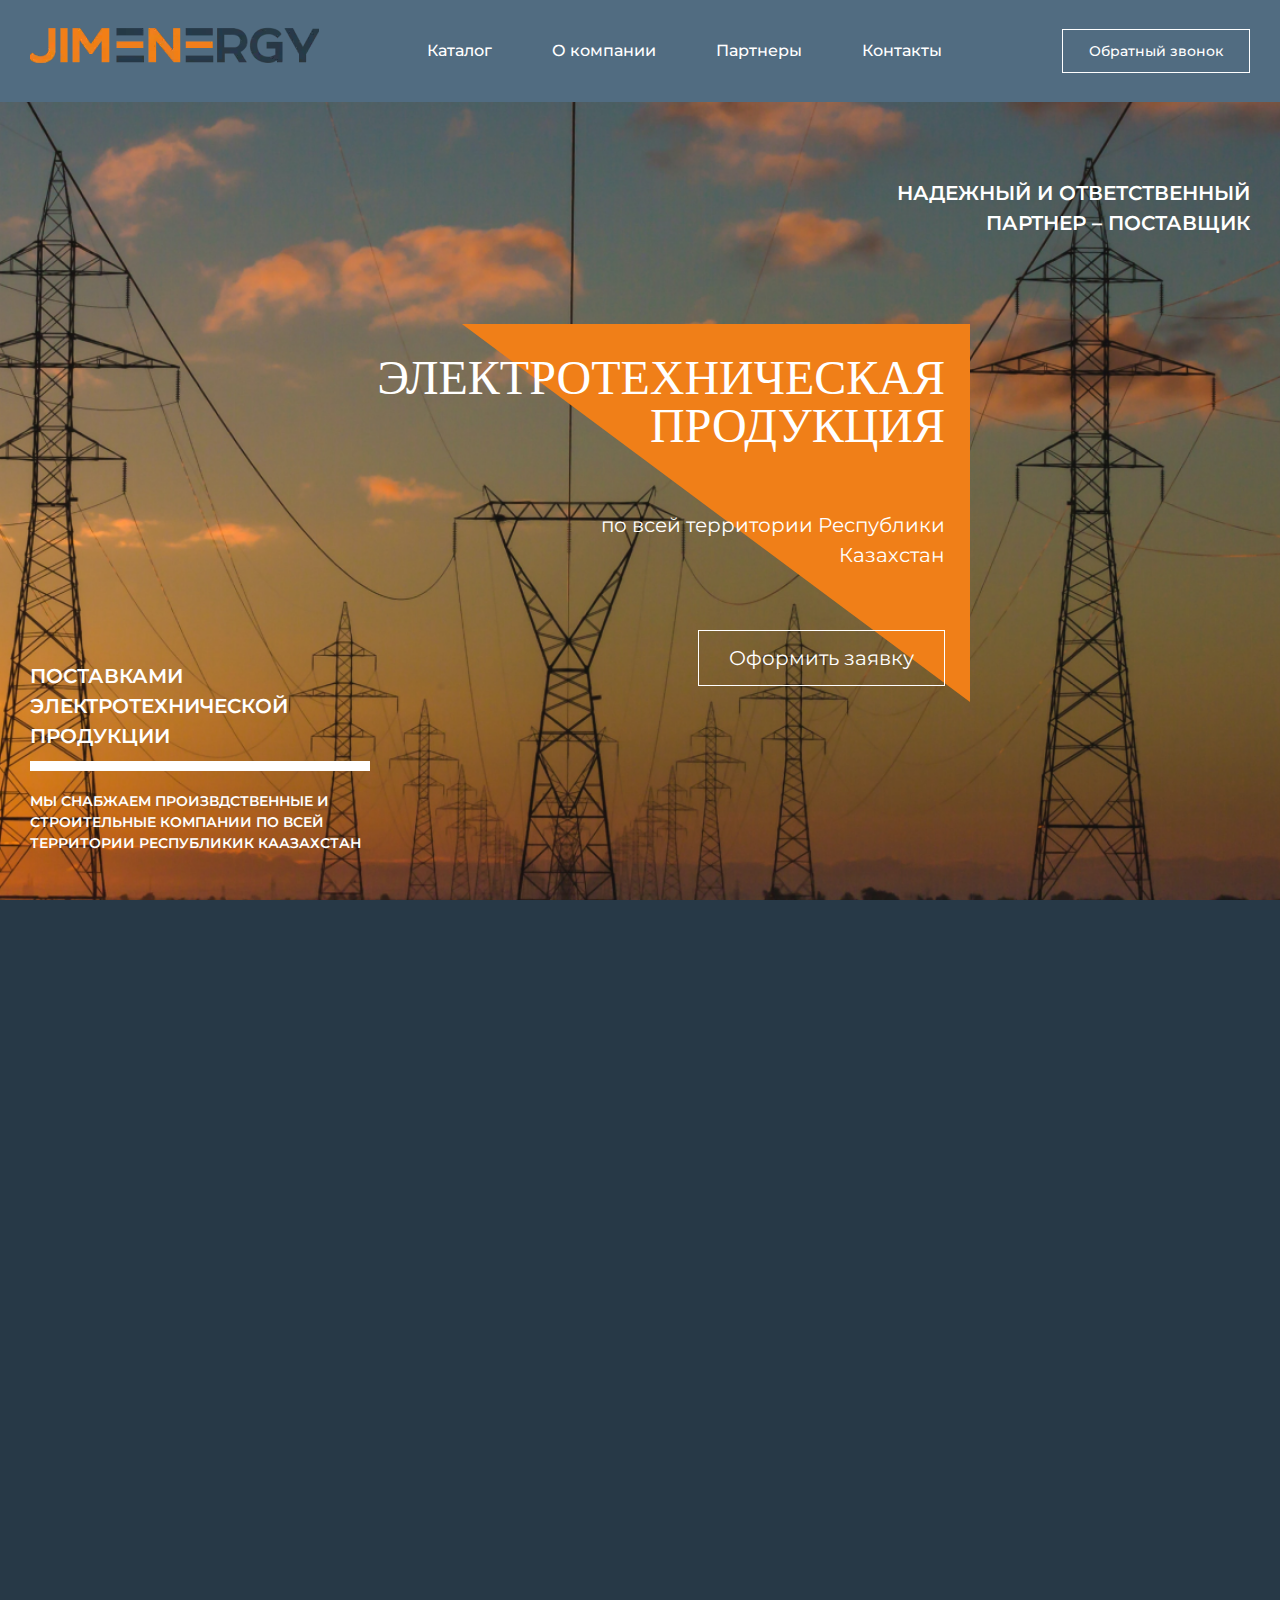
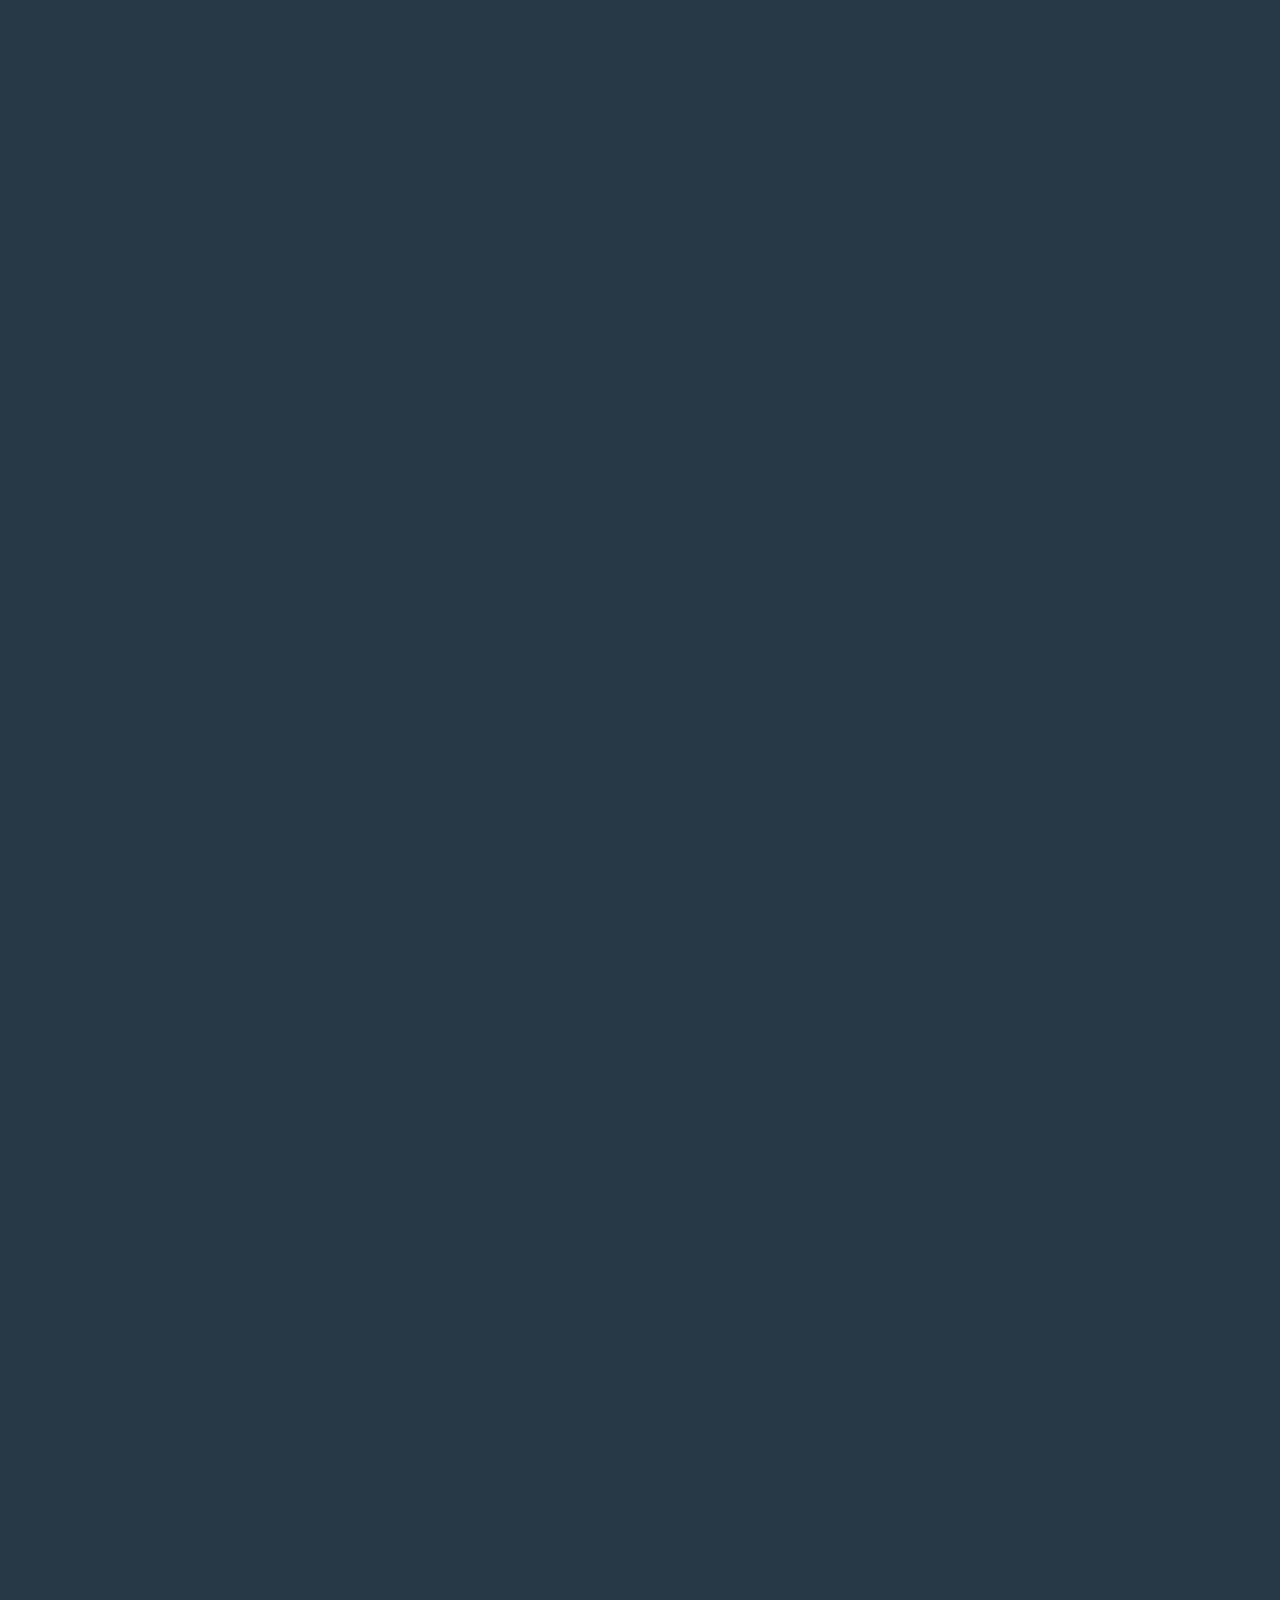
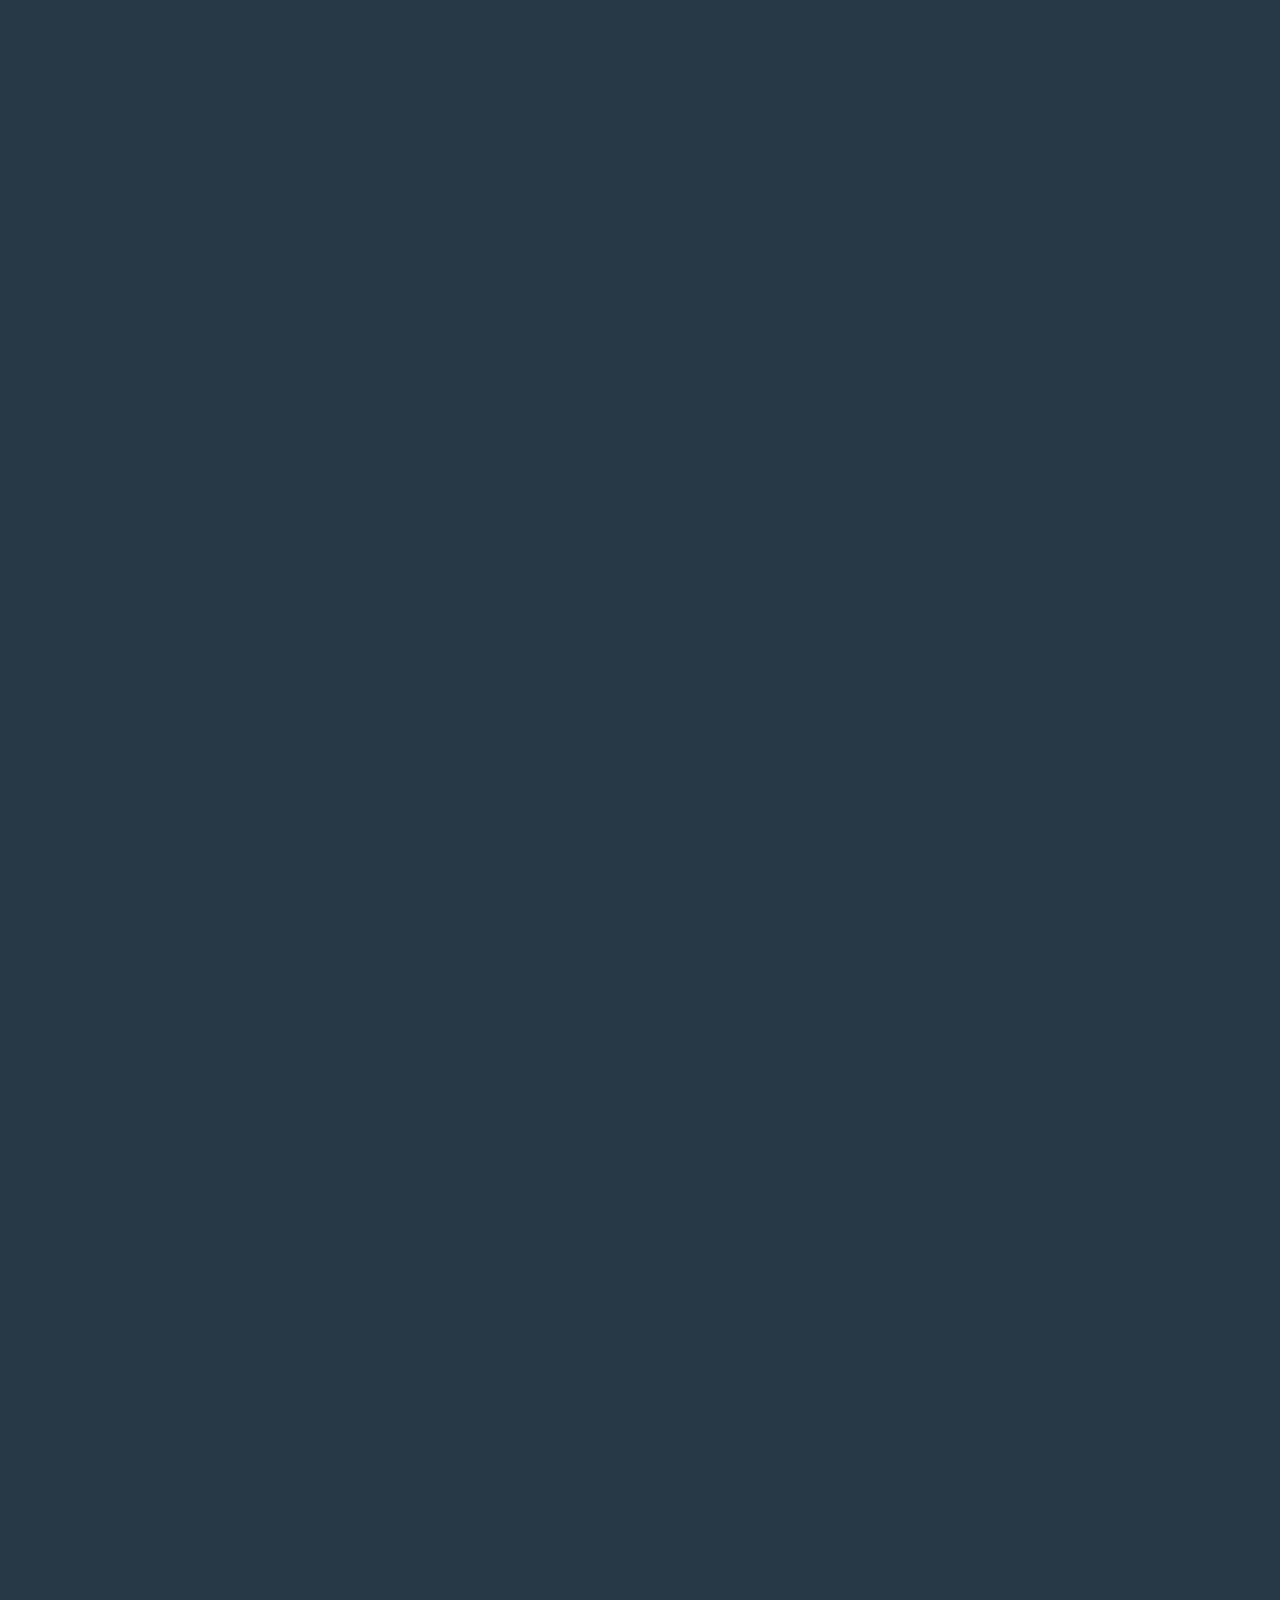
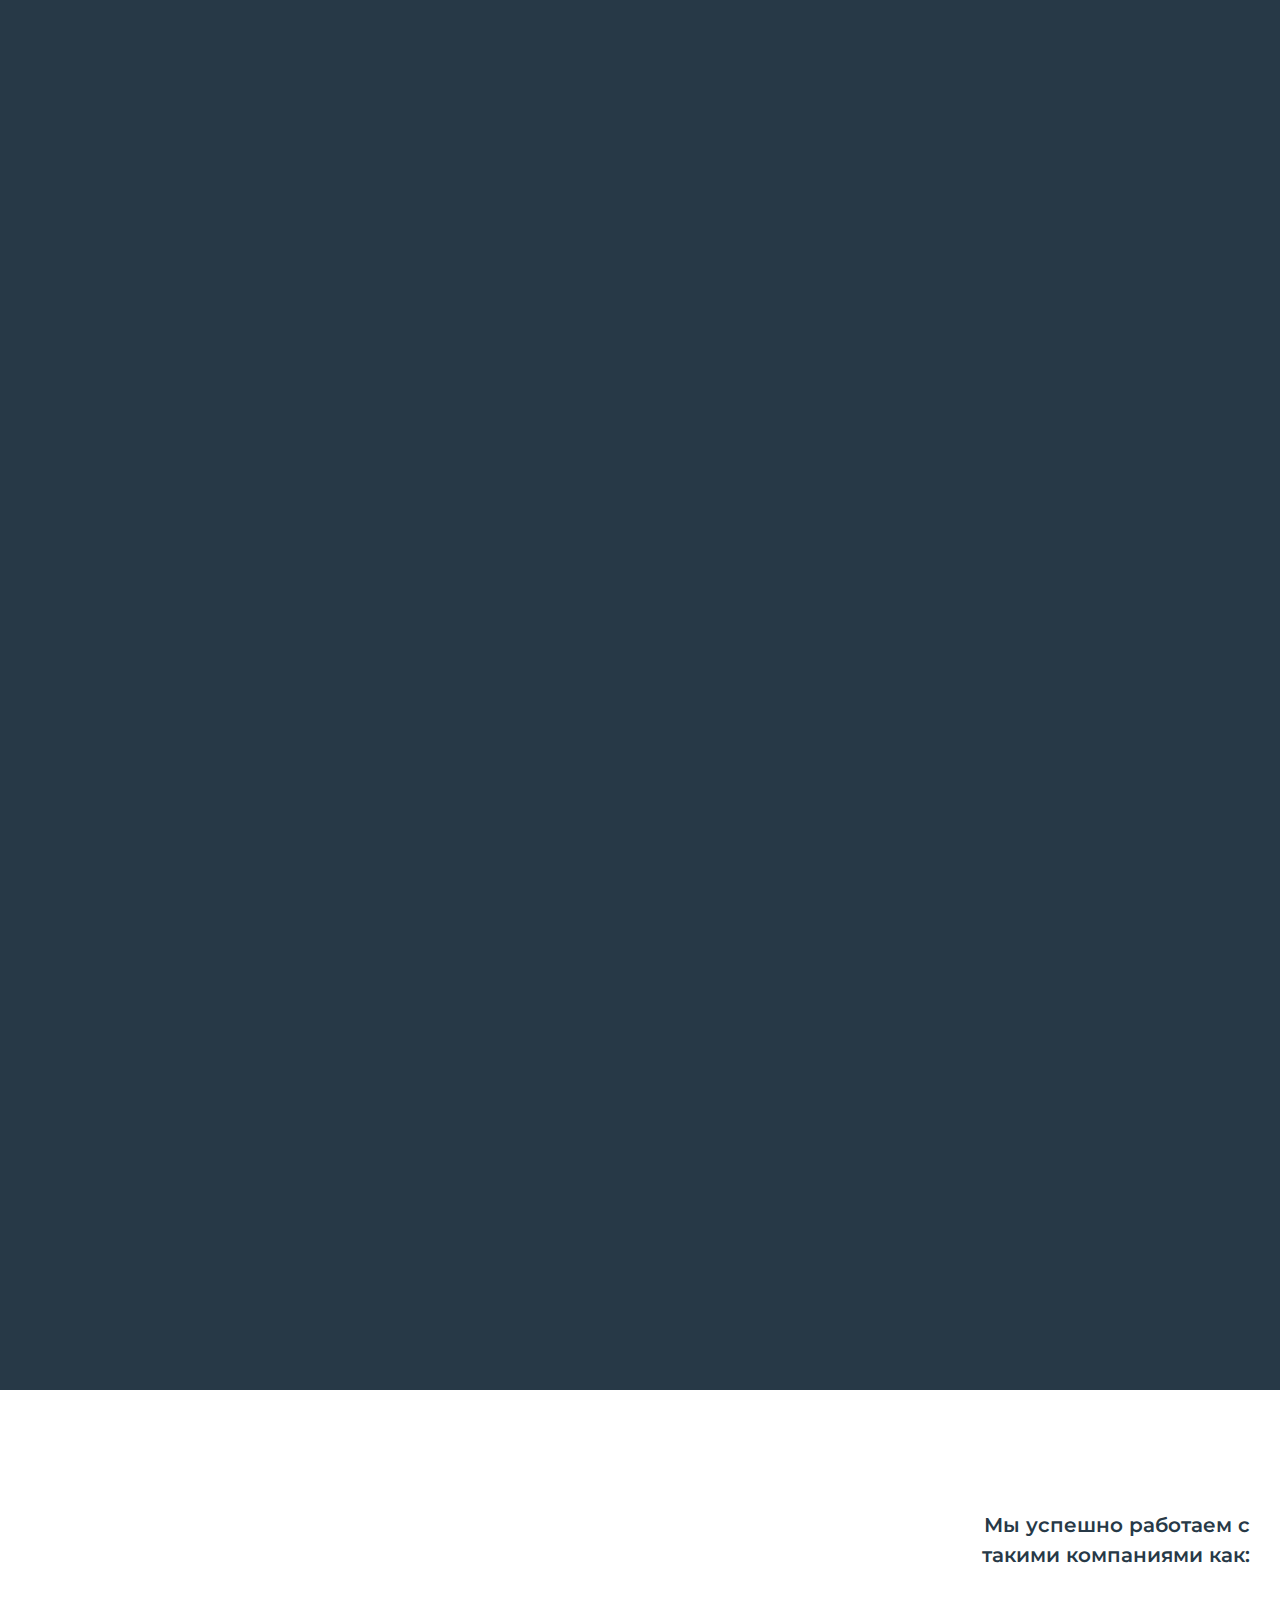
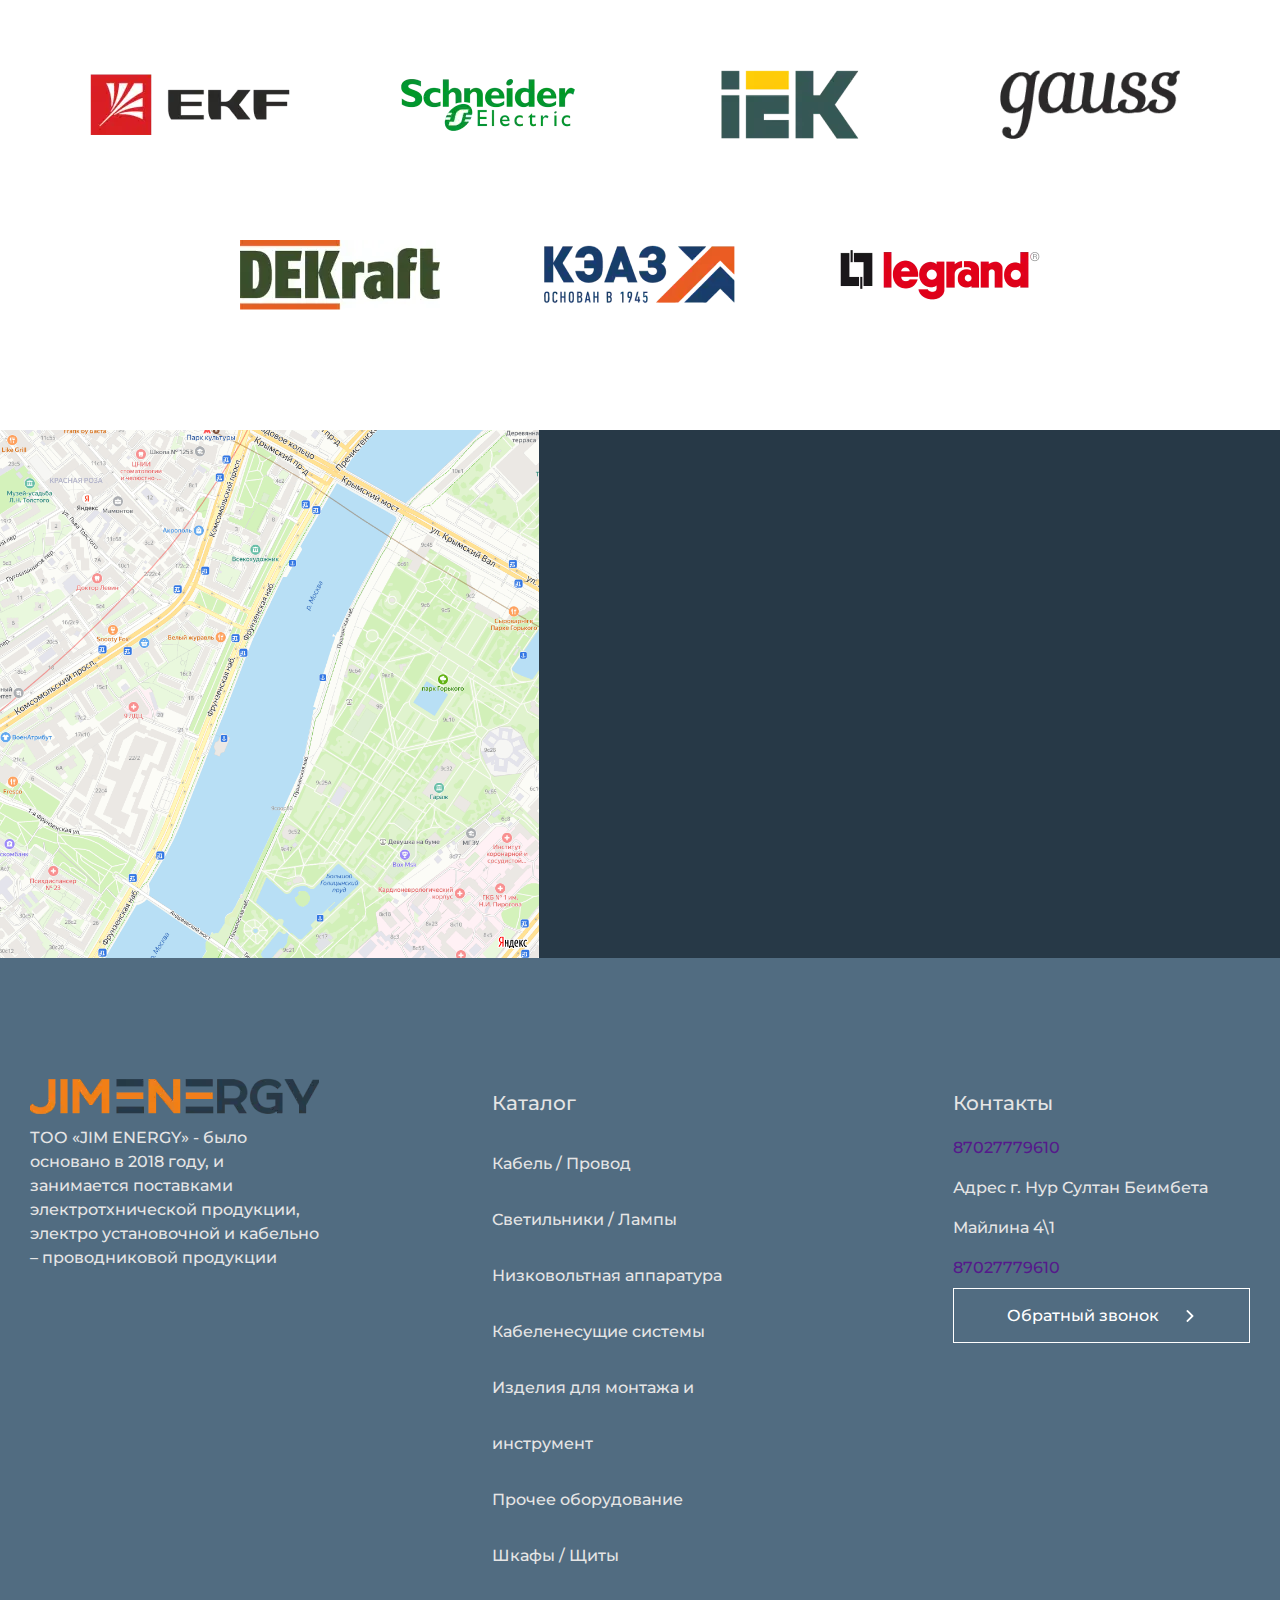
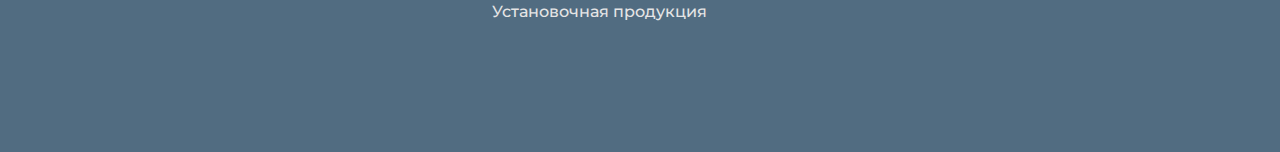
==== commit ead9fc60: "Add files via upload" ====
--- a/index.html
+++ b/index.html
@@ -120,7 +120,7 @@
                      </div>                 </div>-            </section>+            </section> <!-- about -->             <section class="benefits padding">                 <div class="benefits__inner">                     <h2 class="benefits__title subtitle anim-item">Наши преимущества</h2>@@ -217,12 +217,12 @@
                      </div>                 </div>-            </section>+            </section> <!-- benefits -->             <section class="working padding">                 <div class="working__inner">                     <h2 class="working__title subtitle anim-item">Как мы работаем</h2>                 </div>-            </section>+            </section> <!-- working -->             <section class="projects padding">                 <div class="projects__inner">                     <h2 class="subtitle anim-item">Мы учавствовали на таких проектах как:@@ -256,28 +256,28 @@
                             <p>НИШ г.Туркестан                             </p>                         </div>-                        <div class="projects__item anim-item">+                        <div id="projects-more" class="projects__item projects-more anim-item">                             <div class="projects__image image">                                 <picture><source srcset="img/projects/5.webp" type="image/webp"><img src="img/projects/5.jpg" alt="Фотография с проектов номер 5"></picture>                             </div>                             <p>НИШ г.Алматы                             </p>                         </div>-                        <div class="projects__item anim-item">+                        <div id="projects-more" class="projects__item projects-more anim-item">                             <div class="projects__image image">                                 <picture><source srcset="img/projects/6.webp" type="image/webp"><img src="img/projects/6.jpg" alt="Фотография с проектов номер 6"></picture>                             </div>                             <p>Костанайская область Завод «Соколов Сарыбай»                             </p>                         </div>-                        <div class="projects__item anim-item">+                        <div id="projects-more" class="projects__item projects-more anim-item">                             <div class="projects__image image">                                 <picture><source srcset="img/projects/7.webp" type="image/webp"><img src="img/projects/7.jpg" alt="Фотография с проектов номер 7"></picture>                             </div>                             <p>Мегаклимат Астана                             </p>                         </div>-                        <div class="projects__item anim-item">+                        <div id="projects-more" class="projects__item projects-more anim-item">                             <div class="projects__image image">                                 <picture><source srcset="img/projects/8.webp" type="image/webp"><img src="img/projects/8.jpg" alt="Фотография с проектов номер 8"></picture>                             </div>@@ -285,12 +285,117 @@
                         </div>                      </div>+                    <span class="" id="dots"></span>+                    <button id="btn-more" onclick="readMore()" class="show-more anim-item">+                        <p>+                            Показать ещё+                        </p>+                        <picture><source srcset="img/icons/icons.svg#arrow" type="image/webp"><img src="img/icons/icons.svg#arrow" alt="show more"></picture>+                    </button>+                </div>+            </section> <!-- projects -->+            <section class="catalog padding">+                <div class="catalog__inner">+                    <h2 class="title catalog__title anim-item">Каталог</h2>++                    <div class="catalog__items">+                        <a href="#" class="catalog__item anim-item anim-no-hide">+                            <div class="catalog__item-inner">+                                <picture><source srcset="img/catalog/1.webp" type="image/webp"><img src="img/catalog/1.png" alt="Позиция в каталоге номер 1"></picture>+                                <p>Кабель / Провод</p>+                            </div>+                        </a>+                        <a href="#" class="catalog__item anim-item anim-no-hide">+                            <div class="catalog__item-inner">+                                <picture><source srcset="img/catalog/2.webp" type="image/webp"><img src="img/catalog/2.png" alt="Позиция в каталоге номер 2"></picture>+                                <p>Светильники / Лампы</p>+                            </div>+                        </a>+                        <a href="#" class="catalog__item anim-item anim-no-hide">+                            <div class="catalog__item-inner">+                                <picture><source srcset="img/catalog/3.webp" type="image/webp"><img src="img/catalog/3.png" alt="Позиция в каталоге номер 3"></picture>+                                <p>Низковольтная аппаратура</p>+                            </div>+                        </a>+                        <a href="#" class="catalog__item anim-item anim-no-hide">+                            <div class="catalog__item-inner">+                                <picture><source srcset="img/catalog/4.webp" type="image/webp"><img src="img/catalog/4.png" alt="Позиция в каталоге номер 4"></picture>+                                <p>Кабеленесущие системы</p>+                            </div>+                        </a>+                        <a href="#" class="catalog__item anim-item anim-no-hide">+                            <div class="catalog__item-inner">+                                <picture><source srcset="img/catalog/5.webp" type="image/webp"><img src="img/catalog/5.png" alt="Позиция в каталоге номер 5"></picture>+                                <p>Изделия для монтажа и инструмент</p>+                            </div>+                        </a>+                        <a href="#" class="catalog__item anim-item anim-no-hide">+                            <div class="catalog__item-inner">+                                <picture><source srcset="img/catalog/6.webp" type="image/webp"><img src="img/catalog/6.png" alt="Позиция в каталоге номер 6"></picture>+                                <p>Прочее оборудование</p>+                            </div>+                        </a>+                        <a href="#" class="catalog__item anim-item anim-no-hide">+                            <div class="catalog__item-inner">+                                <picture><source srcset="img/catalog/7.webp" type="image/webp"><img src="img/catalog/7.png" alt="Позиция в каталоге номер 7"></picture>+                                <p>Шкафы / Щиты</p>+                            </div>+                        </a>+                        <a href="#" class="catalog__item anim-item anim-no-hide">+                            <div class="catalog__item-inner">+                                <picture><source srcset="img/catalog/8.webp" type="image/webp"><img src="img/catalog/8.png" alt="Позиция в каталоге номер 8"></picture>+                                <p>Установочная продукция</p>+                            </div>+                        </a>+                    </div>+                </div>+            </section> <!-- catalog -->+            <section class="partners padding">+                <div class="partners__inner">++                    <div class="partners__title">+                        <h2 class="title anim-item">Наши Партнеры</h2>+                        <p class="text">Мы успешно работаем с такими компаниями как:</p>+                    </div>++                    <div class="partners__items">+                        <div class="partners__item">+                            <picture><source srcset="img/partners/1.webp" type="image/webp"><img src="img/partners/1.png" alt="партнёр"></picture>+                        </div>+                        <div class="partners__item">+                            <picture><source srcset="img/partners/2.webp" type="image/webp"><img src="img/partners/2.png" alt="партнёр"></picture>+                        </div>+                        <div class="partners__item">+                            <picture><source srcset="img/partners/3.webp" type="image/webp"><img src="img/partners/3.png" alt="партнёр"></picture>+                        </div>+                        <div class="partners__item">+                            <picture><source srcset="img/partners/4.webp" type="image/webp"><img src="img/partners/4.png" alt="партнёр"></picture>+                        </div>+                        <div class="partners__item">+                            <picture><source srcset="img/partners/5.webp" type="image/webp"><img src="img/partners/5.png" alt="партнёр"></picture>+                        </div>+                        <div class="partners__item">+                            <picture><source srcset="img/partners/6.webp" type="image/webp"><img src="img/partners/6.png" alt="партнёр"></picture>+                        </div>+                        <div class="partners__item">+                            <picture><source srcset="img/partners/7.webp" type="image/webp"><img src="img/partners/7.png" alt="партнёр"></picture>+                        </div>+                    </div>+                 </div>             </section>-    </div>--    </main>-    <div class="popup" id="popup">+            <section class="feedback">+                <div class="feedback__map ibg">+                    <picture><source srcset="img/feedback/2.webp" type="image/webp"><img src="img/feedback/2.png" alt="1"></picture>+                </div>+                <div class="feedback__form">+                    <h2 class="feedback__title title anim-item">Обратная связь</h2>+                </div>+            </section>+++        </main>+        <div class="popup" id="popup">     <div class="popup__body">         <div class="popup__content">             <a class="popup__close close-popup" href="#"></a>@@ -303,7 +408,7 @@
         </div>     </div> </div>-    <footer class="footer">+        <footer class="footer">     <div class="footer__wrapper padding">         <div class="footer__info">             <a href="#" class="footer__log">--- a/css/style.min.css
+++ b/css/style.min.css
@@ -1 +1 @@
-@charset "UTF-8";@import url(https://fonts.googleapis.com/css?family=Playfair+Display+SC:regular,700);@import url(https://fonts.googleapis.com/css?family=Montserrat:400,500,600,700);@import url(https://fonts.googleapis.com/css?family=Ubuntu:400);@font-face{font-family:Futura;font-display:swap;src:url("../fonts/ofont.ru_Futura PT.woff2") format("woff2"),url("../fonts/ofont.ru_Futura PT.woff") format("woff");font-weight:800;font-style:bold}*{padding:0;margin:0;border:0}*,:after,:before{-webkit-box-sizing:border-box;box-sizing:border-box}:active,:focus{outline:0}a:active,a:focus{outline:0}aside,footer,header,nav{display:block}body,html{height:100%;width:100%;font-size:100%;font-family:-apple-system,BlinkMacSystemFont,Segoe UI,Roboto,Oxygen,Ubuntu,Cantarell,Fira Sans,Droid Sans,Helvetica Neue,sans-serif;line-height:1;font-size:14px;-ms-text-size-adjust:100%;-moz-text-size-adjust:100%;-webkit-text-size-adjust:100%}button,input,textarea{font-family:Montserrat}input::-ms-clear{display:none}button{cursor:pointer}button::-moz-focus-inner{padding:0;border:0}a,a:visited{text-decoration:none}a:hover{text-decoration:none}ul li{list-style:none}img{vertical-align:top}h1,h2,h3,h4,h5,h6{font-size:inherit;font-weight:400}input[type=email],input[type=tel],input[type=text],textarea{-webkit-appearance:none;-moz-appearance:none;appearance:none}.input{border-radius:0!important;width:100%;display:block;padding:0 20px;font-size:20px;height:50px}.input._error{border:2px solid red}textarea.input{resize:none;padding:0 0}body,html{height:100%}body{color:#fff;font-size:48px;font-family:Montserrat;background-color:#273947}body.lock{overflow:hidden}.container{max-width:1260px;margin:0 auto;padding:0 20px}.wrapper{width:100%;min-height:100vh;display:-webkit-box;display:-ms-flexbox;display:flex;-webkit-box-orient:vertical;-webkit-box-direction:normal;-ms-flex-direction:column;flex-direction:column;overflow:hidden}.page{-webkit-box-flex:1;-ms-flex:1 1 auto;flex:1 1 auto}.ibg{background-position:center;background-size:cover;background-repeat:no-repeat;position:relative}.ibg img{width:0;height:0;position:absolute;top:0;left:0;opacity:0;visibility:hidden;-o-object-fit:cover;object-fit:cover}.title{font-family:PlayfairDisplaySC;line-height:116.6666666667%;text-transform:uppercase;white-space:nowrap;font-size:48px;margin-bottom:110px;opacity:0;-webkit-transform:translate(-100%,0);-ms-transform:translate(-100%,0);transform:translate(-100%,0);-webkit-transition:all .8s ease;-o-transition:all .8s ease;transition:all .8s ease}.title.active{opacity:1;-webkit-transform:translate(0,0);-ms-transform:translate(0,0);transform:translate(0,0)}.subtitle{font-family:PlayfairDisplaySC;font-size:36px;font-weight:700;margin-bottom:50px;opacity:0;-webkit-transform:translate(-100%,0);-ms-transform:translate(-100%,0);transform:translate(-100%,0);-webkit-transition:all .8s ease;-o-transition:all .8s ease;transition:all .8s ease}.subtitle.active{opacity:1;-webkit-transform:translate(0,0);-ms-transform:translate(0,0);transform:translate(0,0)}.padding{padding-top:120px;padding-bottom:120px}.image{position:relative;-ms-flex-item-align:start;align-self:flex-start}.image img{position:relative;border-radius:2px}.image::before{border-radius:2px;content:"";position:absolute;width:100%;height:100%;top:20px;left:20px;z-index:-1;background-color:#f07f18}body.pc .menu__list>li:hover .menu__sub-list{opacity:1;visibility:visible;-webkit-transform:translate(0,0);-ms-transform:translate(0,0);transform:translate(0,0);pointer-events:all}body.touch .menu__arrow{display:block;width:0;height:0;margin-left:5px;border-left:5px solid transparent;border-right:5px solid transparent;border-top:10px solid #333;-webkit-transition:-webkit-transform .3s ease;transition:-webkit-transform .3s ease;-o-transition:transform .3s ease;transition:transform .3s ease;transition:transform .3s ease,-webkit-transform .3s ease}body.touch .menu__list>li{display:-webkit-box;display:-ms-flexbox;display:flex;-webkit-box-align:center;-ms-flex-align:center;align-items:center}body.touch .menu__link{-webkit-box-flex:1;-ms-flex:1 1 auto;flex:1 1 auto}body.touch .menu__list>li.active .menu__sub-list{opacity:1;visibility:visible;-webkit-transform:translate(0,0);-ms-transform:translate(0,0);transform:translate(0,0);pointer-events:all}body.touch .menu__list>li.active .menu__arrow{-webkit-transform:rotate(-180deg);-ms-transform:rotate(-180deg);transform:rotate(-180deg)}.header{position:absolute;width:100%;top:0;left:0;min-height:70px}.header.scroll .header__wrapper{padding:5px 0}.header__wrapper{padding:27px 0;position:fixed;top:0;left:0;width:100%;z-index:10;background-color:#516c81;-webkit-transition:padding .3s ease;-o-transition:padding .3s ease;transition:padding .3s ease}.header__content{display:-webkit-box;display:-ms-flexbox;display:flex;-webkit-box-align:center;-ms-flex-align:center;align-items:center;-webkit-box-pack:justify;-ms-flex-pack:justify;justify-content:space-between}.header__logo img{width:100%}.menu__icon{display:none}.menu__list>li{position:relative}.menu__link{color:#fff;white-space:nowrap;font-size:16px;font-weight:500;opacity:1;-webkit-transition:opavity .3s ease;-o-transition:opavity .3s ease;transition:opavity .3s ease;-webkit-transition:all .3s ease;-o-transition:all .3s ease;transition:all .3s ease}.header__button{padding:14px 26px;color:#fff;border:1px solid #fff;font-size:14px;margin-left:60px;-webkit-transition:all .3s ease;-o-transition:all .3s ease;transition:all .3s ease}.footer{background-color:#516c81;padding:0 20px;display:-ms-grid;display:grid;-ms-grid-columns:1fr minmax(auto,1220px) 1fr;grid-template-columns:1fr minmax(auto,1220px) 1fr;-ms-grid-rows:1fr;grid-template-rows:1fr}.footer__wrapper{-ms-grid-column:2;-ms-grid-column-span:1;grid-column:2/3;display:-ms-grid;display:grid;grid-template-columns:repeat(auto-fit,minmax(270px,1fr));-webkit-column-gap:165px;-moz-column-gap:165px;column-gap:165px}.footer__link,.footer__text,.footer__title{font-weight:500;line-height:250%;font-size:16px;color:#e5e5e5}.footer__text-about{line-height:150%}.footer__title{font-size:20px!important}.footer__button{color:#fff;padding:0 30px;border:1px solid #fff;min-height:55px;gap:25px;display:-webkit-box;display:-ms-flexbox;display:flex;-webkit-box-align:center;-ms-flex-align:center;align-items:center;-webkit-box-pack:center;-ms-flex-pack:center;justify-content:center;-webkit-transition:all .3s ease;-o-transition:all .3s ease;transition:all .3s ease}.footer__button picture{-webkit-transform:rotate(-90deg);-ms-transform:rotate(-90deg);transform:rotate(-90deg);width:12px;height:12px}.popup{width:100%;height:100%;position:fixed;top:0;left:0;background-color:rgba(0,0,0,.8);opacity:0;visibility:hidden;overflow-y:auto;overflow-x:hidden;-webkit-transition:all .5s ease;-o-transition:all .5s ease;transition:all .5s ease}.popup.open{opacity:1;visibility:visible}.popup__body{min-height:100%;padding:30px 10px;display:-webkit-box;display:-ms-flexbox;display:flex;-webkit-box-align:center;-ms-flex-align:center;align-items:center;-webkit-box-pack:center;-ms-flex-pack:center;justify-content:center;-webkit-transition:all .5s ease;-o-transition:all .5s ease;transition:all .5s ease}.popup__content{max-width:800px;padding:20px;background-color:#fff;color:#000;position:relative;opacity:0;-webkit-transform:perspective(600px) translate(0,-100%) rotateX(45deg);transform:perspective(600px) translate(0,-100%) rotateX(45deg);-webkit-transition:all .5s ease;-o-transition:all .5s ease;transition:all .5s ease}.popup.open .popup__content{opacity:1;-webkit-transform:perspective(600px) translate(0,0) rotateX(0);transform:perspective(600px) translate(0,0) rotateX(0)}.popup__close{width:20px;height:15px;position:absolute;top:10px;right:10px;font-size:20px}.popup__close::after,.popup__close::before{content:"";position:absolute;width:100%;height:10%;left:0;background-color:#333}.popup__close::before{top:50%;-webkit-transform:rotate(-45deg) translate(0,-50%);-ms-transform:rotate(-45deg) translate(0,-50%);transform:rotate(-45deg) translate(0,-50%)}.popup__close::after{bottom:50%;-webkit-transform:rotate(45deg) translate(0,50%);-ms-transform:rotate(45deg) translate(0,50%);transform:rotate(45deg) translate(0,50%)}.popup__title{font-size:40px;font-weight:700;margin-bottom:1em}.popup__text{font-size:20px;line-height:150%}body.pc .intro__image{background-attachment:fixed}.intro{min-height:100vh;position:relative}.intro .intro__image{position:absolute;width:100%;height:100%;top:0;left:0}.intro__content{position:relative;z-index:2;margin-top:102px}.intro__inner{display:-webkit-box;display:-ms-flexbox;display:flex;-webkit-box-orient:vertical;-webkit-box-direction:normal;-ms-flex-direction:column;flex-direction:column}.intro-top{text-align:right;padding:76px 0;padding-bottom:116px}.intro-suptitle{font-weight:600;line-height:150%;text-transform:uppercase;font-size:20px}.intro-suptitle-caption{font-size:14px}.intro-bottom{-webkit-box-flex:0;-ms-flex:0 1 500px;flex:0 1 500px;display:-webkit-box;display:-ms-flexbox;display:flex}.intro-bottom-left{max-width:340px;-ms-flex-item-align:end;align-self:flex-end}.intro-bottom-left h4{position:relative;margin-bottom:40px}.intro-bottom-left h4::after{content:"";position:absolute;width:100%;height:10px;bottom:-20px;left:0;background-color:#fff}.intro-bottom-right{text-align:right;max-width:550px;display:-webkit-inline-box;display:-ms-inline-flexbox;display:inline-flex;-webkit-box-align:end;-ms-flex-align:end;align-items:flex-end;-webkit-box-orient:vertical;-webkit-box-direction:normal;-ms-flex-direction:column;flex-direction:column;gap:60px;position:relative}.intro-bottom-right .intro-buttom-background{position:absolute;z-index:-1;top:-30px;right:-25px;width:0;height:0;border-style:solid;border-width:0 508px 378px 0;border-color:transparent #f07f18 transparent transparent}.intro__title{font-family:PlayfairDisplaySC;text-transform:uppercase;white-space:nowrap;font-size:48px;opacity:0;-webkit-transform:translate(-100%,0);-ms-transform:translate(-100%,0);transform:translate(-100%,0);-webkit-transition:all .8s ease;-o-transition:all .8s ease;transition:all .8s ease}.intro__title.active{opacity:1;-webkit-transform:translate(0,0);-ms-transform:translate(0,0);transform:translate(0,0)}.intro__info{max-width:350px;line-height:150%;font-size:20px}.intro__button{display:-webkit-inline-box;display:-ms-inline-flexbox;display:inline-flex;max-width:250px;color:#fff;border:1px solid #fff;padding:17px 30px;font-size:20px;-webkit-transition:all .3s ease;-o-transition:all .3s ease;transition:all .3s ease}.about__inner{display:-webkit-box;display:-ms-flexbox;display:flex;-webkit-box-pack:justify;-ms-flex-pack:justify;justify-content:space-between;gap:60px}.about__info{font-weight:600;line-height:150%;font-size:20px;opacity:0;-webkit-transform:translate(-100%,0);-ms-transform:translate(-100%,0);transform:translate(-100%,0);-webkit-transition:all .8s ease;-o-transition:all .8s ease;transition:all .8s ease}.about__info.active{opacity:1;-webkit-transform:translate(0,0);-ms-transform:translate(0,0);transform:translate(0,0)}.about__list li{position:relative;margin-left:15px;opacity:0;-webkit-transform:translate(-100%,0);-ms-transform:translate(-100%,0);transform:translate(-100%,0);-webkit-transition:all .8s ease;-o-transition:all .8s ease;transition:all .8s ease}.about__list li::before{content:"";position:absolute;width:6px;height:2px;top:50%;left:-15px;background-color:#fff}.about__list li.active{opacity:1;-webkit-transform:translate(0,0);-ms-transform:translate(0,0);transform:translate(0,0)}.about__list li:nth-child(1){-webkit-transition:all .65s ease .2s;-o-transition:all .65s ease .2s;transition:all .65s ease .2s}.about__list li:nth-child(2){-webkit-transition:all .65s ease .4s;-o-transition:all .65s ease .4s;transition:all .65s ease .4s}.about__list li:nth-child(3){-webkit-transition:all .65s ease .6s;-o-transition:all .65s ease .6s;transition:all .65s ease .6s}.about__list li:nth-child(4){-webkit-transition:all .65s ease .8s;-o-transition:all .65s ease .8s;transition:all .65s ease .8s}.about__list li:nth-child(5){-webkit-transition:all .65s ease 1s;-o-transition:all .65s ease 1s;transition:all .65s ease 1s}.about__column-text{-webkit-box-flex:1;-ms-flex:1 1 580px;flex:1 1 580px;display:-webkit-box;display:-ms-flexbox;display:flex;-webkit-box-orient:vertical;-webkit-box-direction:normal;-ms-flex-direction:column;flex-direction:column;gap:45px}.about__image{-webkit-box-flex:1;-ms-flex:1 1 550px;flex:1 1 550px;margin-right:20px;opacity:0;-webkit-transform:translate(100%,0);-ms-transform:translate(100%,0);transform:translate(100%,0);-webkit-transition:all .8s ease;-o-transition:all .8s ease;transition:all .8s ease}.about__image img{width:100%;-o-object-fit:cover;object-fit:cover}.about__image.active{opacity:1;-webkit-transform:translate(0,0);-ms-transform:translate(0,0);transform:translate(0,0)}.benefits{display:-ms-grid;display:grid;padding-left:20px;padding-right:20px;-ms-grid-columns:1fr minmax(auto,1260px) 1fr;grid-template-columns:1fr minmax(auto,1260px) 1fr}.benefits__inner{-ms-grid-column:2;-ms-grid-column-span:1;grid-column:2/3}.benefits__items{display:-ms-grid;display:grid;grid-template-columns:repeat(auto-fit,minmax(280px,1fr));grid-auto-rows:1fr;gap:50px;margin-bottom:120px}.benefits__item{display:-webkit-box;display:-ms-flexbox;display:flex;-webkit-box-align:start;-ms-flex-align:start;align-items:flex-start;gap:30px;opacity:0;-webkit-transform:translate(-100%,0);-ms-transform:translate(-100%,0);transform:translate(-100%,0);-webkit-transition:all .8s ease;-o-transition:all .8s ease;transition:all .8s ease}.benefits__item.active{opacity:1;-webkit-transform:translate(0,0);-ms-transform:translate(0,0);transform:translate(0,0)}.benefits__item-image{-webkit-box-flex:0;-ms-flex:0 0 70px;flex:0 0 70px;height:70px}.benefits__item-content h4{font-size:20px;line-height:150%;font-weight:600;margin-bottom:15px}.benefits__item-content p{font-size:16px;line-height:150%;font-weight:500}.benefits__item:nth-child(1){-webkit-transform:translate(100%,0);-ms-transform:translate(100%,0);transform:translate(100%,0)}.benefits__item:nth-child(1).active{-webkit-transform:translate(0,0);-ms-transform:translate(0,0);transform:translate(0,0)}.benefits__item:nth-child(3){-webkit-transform:translate(100%,0);-ms-transform:translate(100%,0);transform:translate(100%,0)}.benefits__item:nth-child(3).active{-webkit-transform:translate(0,0);-ms-transform:translate(0,0);transform:translate(0,0)}.benefits__item:nth-child(5){-webkit-transform:translate(100%,0);-ms-transform:translate(100%,0);transform:translate(100%,0)}.benefits__item:nth-child(5).active{-webkit-transform:translate(0,0);-ms-transform:translate(0,0);transform:translate(0,0)}.benefits__info{gap:60px}.benefits__info .benefits__info-column-text{-webkit-box-ordinal-group:3;-ms-flex-order:2;order:2}.benefits__info .benefits__info-column-iamge{-webkit-box-ordinal-group:2;-ms-flex-order:1;order:1}.working{display:-ms-grid;display:grid;padding-left:20px;padding-right:20px;-ms-grid-columns:1fr minmax(auto,1260px) 1fr;grid-template-columns:1fr minmax(auto,1260px) 1fr}.working__inner{-ms-grid-column:2;-ms-grid-column-span:1;grid-column:2/3}.projects{display:-ms-grid;display:grid;padding-left:20px;padding-right:20px;-ms-grid-columns:1fr minmax(auto,1260px) 1fr;grid-template-columns:1fr minmax(auto,1260px) 1fr}.projects__inner{-ms-grid-column:2;-ms-grid-column-span:1;grid-column:2/3}.projects__items{display:-ms-grid;display:grid;grid-template-columns:repeat(auto-fit,minmax(290px,1fr));justify-items:center;-webkit-column-gap:30px;-moz-column-gap:30px;column-gap:30px;row-gap:70px}.projects__item{width:100%;margin-right:10px;opacity:0;-webkit-transform:translate(-100%,0);-ms-transform:translate(-100%,0);transform:translate(-100%,0);-webkit-transition:all .8s ease;-o-transition:all .8s ease;transition:all .8s ease}.projects__item .image{-ms-flex-item-align:stretch;-ms-grid-row-align:stretch;align-self:stretch;-ms-grid-column-align:stretch;justify-self:stretch}.projects__item .image img{width:100%;height:100%;-o-object-fit:cover;object-fit:cover}.projects__item .image::before{top:10px;left:10px}.projects__item p{max-width:290px;text-align:center;font-weight:600;font-size:20px;line-height:150%;margin:25px auto}.projects__item.active{opacity:1;-webkit-transform:translate(0,0);-ms-transform:translate(0,0);transform:translate(0,0)}@media (min-width:767px){.menu__list{display:-webkit-box;display:-ms-flexbox;display:flex;-webkit-box-align:center;-ms-flex-align:center;align-items:center;gap:60px}.menu__list>li{display:-webkit-box;display:-ms-flexbox;display:flex;-webkit-box-pack:center;-ms-flex-pack:center;justify-content:center;-webkit-box-align:center;-ms-flex-align:center;align-items:center}}@media (min-width:768px){.intro-bottom{gap:25px}}@media (max-width:1260px){.title{font-size:calc(24px + 24 * ((100vw - 320px)/ 940))}.title{margin-bottom:calc(40px + 70 * ((100vw - 320px)/ 940))}.subtitle{font-size:calc(24px + 12 * ((100vw - 320px)/ 940))}.padding{padding-top:calc(40px + 80 * ((100vw - 320px)/ 940))}.padding{padding-bottom:calc(40px + 80 * ((100vw - 320px)/ 940))}.menu__link{font-size:calc(14px + 2 * ((100vw - 320px)/ 940))}.header__button{margin-left:calc(0px + 60 * ((100vw - 320px)/ 940))}.footer__link,.footer__text,.footer__title{font-size:calc(12px + 4 * ((100vw - 320px)/ 940))}.intro-suptitle{font-size:calc(12px + 8 * ((100vw - 320px)/ 940))}.intro-suptitle-caption{font-size:calc(12px + 2 * ((100vw - 320px)/ 940))}.intro-bottom-right{gap:calc(20px + 40 * ((100vw - 320px)/ 940))}.intro__title{font-size:calc(24px + 24 * ((100vw - 320px)/ 940))}.intro__info{font-size:calc(12px + 8 * ((100vw - 320px)/ 940))}.intro__button{font-size:calc(12px + 8 * ((100vw - 320px)/ 940))}.about__inner{gap:calc(30px + 30 * ((100vw - 320px)/ 940))}.about__info{font-size:calc(12px + 8 * ((100vw - 320px)/ 940))}.about__column-text{gap:calc(20px + 25 * ((100vw - 320px)/ 940))}.benefits__items{margin-bottom:calc(40px + 80 * ((100vw - 320px)/ 940))}.benefits__item-content h4{font-size:calc(14px + 6 * ((100vw - 320px)/ 940))}.benefits__item-content p{font-size:calc(12px + 4 * ((100vw - 320px)/ 940))}.benefits__info{gap:calc(60px + 0 * ((100vw - 320px)/ 940))}.projects__items{row-gap:calc(40px + 30 * ((100vw - 320px)/ 940))}.projects__item p{font-size:calc(12px + 8 * ((100vw - 320px)/ 940))}}@media (max-width:1000px){.about__inner{-webkit-box-orient:vertical;-webkit-box-direction:normal;-ms-flex-direction:column;flex-direction:column;-webkit-box-pack:center;-ms-flex-pack:center;justify-content:center;-webkit-box-align:center;-ms-flex-align:center;align-items:center}.about__column-text{-ms-flex-preferred-size:auto;flex-basis:auto}.about__image{-ms-flex-preferred-size:auto;flex-basis:auto;-ms-flex-item-align:center;-ms-grid-row-align:center;align-self:center}}@media (max-width:767px){.menu__icon{display:block;position:relative;width:30px;height:18px;z-index:5;cursor:pointer}.menu__icon span,.menu__icon::after,.menu__icon::before{position:absolute;width:100%;height:10%;left:0;background-color:#fff;-webkit-transition:all .3s ease;-o-transition:all .3s ease;transition:all .3s ease}.menu__icon::after,.menu__icon::before{content:""}.menu__icon::before{top:0}.menu__icon::after{bottom:0}.menu__icon span{top:50%;-webkit-transform:scale(1) translate(0,-50%);-ms-transform:scale(1) translate(0,-50%);transform:scale(1) translate(0,-50%)}.menu__icon.active span{-webkit-transform:scale(0);-ms-transform:scale(0);transform:scale(0)}.menu__icon.active::before{top:50%;-webkit-transform:rotate(-45deg) translate(0,-50%);-ms-transform:rotate(-45deg) translate(0,-50%);transform:rotate(-45deg) translate(0,-50%)}.menu__icon.active::after{bottom:50%;-webkit-transform:rotate(45deg) translate(0,50%);-ms-transform:rotate(45deg) translate(0,50%);transform:rotate(45deg) translate(0,50%)}.menu__body{position:fixed;top:0;left:-100%;width:100%;height:100%;background-color:#273947;padding:100px 30px 30px 30px;-webkit-transition:left .3s ease 0s;-o-transition:left .3s ease 0s;transition:left .3s ease 0s;overflow:auto}.menu__body.active{left:0}.menu__body.active::before{content:"";position:fixed;width:100%;top:0;left:0;height:90px;z-index:5;background-color:#273947}.menu__list{display:-webkit-box;display:-ms-flexbox;display:flex;-webkit-box-orient:vertical;-webkit-box-direction:normal;-ms-flex-direction:column;flex-direction:column;-webkit-box-align:center;-ms-flex-align:center;align-items:center}.menu__list>li{-ms-flex-wrap:wrap;flex-wrap:wrap;margin:0}.menu__list>li:not(:last-child){margin-bottom:30px}.menu__list>li.active .menu__sub-list{display:block}.menu__link{font-size:24px}.footer__wrapper{-webkit-box-align:center;-ms-flex-align:center;align-items:center;justify-items:center}.footer__info{text-align:center}.footer__links{text-align:center}.footer__contact{-ms-grid-column-align:stretch;justify-self:stretch;text-align:center}.intro-bottom{-ms-flex-wrap:wrap-reverse;flex-wrap:wrap-reverse;-webkit-box-pack:center;-ms-flex-pack:center;justify-content:center}.intro-bottom-right .intro-buttom-background{border-width:0 420px 378px 0}}@media (max-width:480px){.intro-bottom-right .intro-buttom-background{border-width:0 320px 280px 0}}@media (min-width:767px) and (max-width:1260px){.menu__list{gap:calc(0px + 60 * ((100vw - 320px)/ 940))}}@media (any-hover:hover){.menu__link:hover{opacity:1;color:#f07f18}.header__button:hover{opacity:1.1;background-color:#f07f18;border-color:#f07f18;color:#fff}.footer__button:hover{background-color:#f07f18;border-color:#f07f18}.intro__button:hover{opacity:1.1;background-color:#273947;border-color:#273947;color:#fff}.benefits__item:nth-child(1){-webkit-transition:all .8s ease .2s;-o-transition:all .8s ease .2s;transition:all .8s ease .2s;-webkit-transform:translate(100%,0);-ms-transform:translate(100%,0);transform:translate(100%,0)}.benefits__item:nth-child(1).active{-webkit-transform:translate(0,0);-ms-transform:translate(0,0);transform:translate(0,0)}.benefits__item:nth-child(2){-webkit-transition:all .8s ease .4s;-o-transition:all .8s ease .4s;transition:all .8s ease .4s}.benefits__item:nth-child(3){-webkit-transition:all .8s ease .6s;-o-transition:all .8s ease .6s;transition:all .8s ease .6s;-webkit-transform:translate(100%,0);-ms-transform:translate(100%,0);transform:translate(100%,0)}.benefits__item:nth-child(3).active{-webkit-transform:translate(0,0);-ms-transform:translate(0,0);transform:translate(0,0)}.benefits__item:nth-child(4){-webkit-transition:all .8s ease .8s;-o-transition:all .8s ease .8s;transition:all .8s ease .8s}.benefits__item:nth-child(5){-webkit-transition:all .8s ease 1s;-o-transition:all .8s ease 1s;transition:all .8s ease 1s;-webkit-transform:translate(100%,0);-ms-transform:translate(100%,0);transform:translate(100%,0)}.benefits__item:nth-child(5).active{-webkit-transform:translate(0,0);-ms-transform:translate(0,0);transform:translate(0,0)}.benefits__item:nth-child(6){-webkit-transition:all .8s ease 1.2s;-o-transition:all .8s ease 1.2s;transition:all .8s ease 1.2s}.projects__item:nth-child(1){-webkit-transition:all .65s ease .2s;-o-transition:all .65s ease .2s;transition:all .65s ease .2s}.projects__item:nth-child(2){-webkit-transition:all .65s ease .4s;-o-transition:all .65s ease .4s;transition:all .65s ease .4s}.projects__item:nth-child(3){-webkit-transition:all .65s ease .6s;-o-transition:all .65s ease .6s;transition:all .65s ease .6s}.projects__item:nth-child(4){-webkit-transition:all .65s ease .8s;-o-transition:all .65s ease .8s;transition:all .65s ease .8s}.projects__item:nth-child(5){-webkit-transition:all .65s ease 1.2s;-o-transition:all .65s ease 1.2s;transition:all .65s ease 1.2s}.projects__item:nth-child(6){-webkit-transition:all .65s ease 1.4s;-o-transition:all .65s ease 1.4s;transition:all .65s ease 1.4s}.projects__item:nth-child(7){-webkit-transition:all .65s ease 1.6s;-o-transition:all .65s ease 1.6s;transition:all .65s ease 1.6s}.projects__item:nth-child(8){-webkit-transition:all .65s ease 1.8s;-o-transition:all .65s ease 1.8s;transition:all .65s ease 1.8s}}@media (any-hover:none){.header__button{margin-left:0}}+@charset "UTF-8";@import url(https://fonts.googleapis.com/css?family=Playfair+Display+SC:regular,700);@import url(https://fonts.googleapis.com/css?family=Montserrat:400,500,600,700);@import url(https://fonts.googleapis.com/css?family=Ubuntu:400);@font-face{font-family:Futura;font-display:swap;src:url("../fonts/ofont.ru_Futura PT.woff2") format("woff2"),url("../fonts/ofont.ru_Futura PT.woff") format("woff");font-weight:800;font-style:bold}*{padding:0;margin:0;border:0}*,:after,:before{-webkit-box-sizing:border-box;box-sizing:border-box}:active,:focus{outline:0}a:active,a:focus{outline:0}aside,footer,header,nav{display:block}body,html{height:100%;width:100%;font-size:100%;font-family:-apple-system,BlinkMacSystemFont,Segoe UI,Roboto,Oxygen,Ubuntu,Cantarell,Fira Sans,Droid Sans,Helvetica Neue,sans-serif;line-height:1;font-size:14px;-ms-text-size-adjust:100%;-moz-text-size-adjust:100%;-webkit-text-size-adjust:100%}button,input,textarea{font-family:Montserrat}input::-ms-clear{display:none}button{cursor:pointer}button::-moz-focus-inner{padding:0;border:0}a,a:visited{text-decoration:none}a:hover{text-decoration:none}ul li{list-style:none}img{vertical-align:top}h1,h2,h3,h4,h5,h6{font-size:inherit;font-weight:400}input[type=email],input[type=tel],input[type=text],textarea{-webkit-appearance:none;-moz-appearance:none;appearance:none}.input{border-radius:0!important;width:100%;display:block;padding:0 20px;font-size:20px;height:50px}.input._error{border:2px solid red}textarea.input{resize:none;padding:0 0}body,html{height:100%}body{color:#fff;font-size:48px;font-family:Montserrat;background-color:#273947}body.lock{overflow:hidden}.container{max-width:1260px;margin:0 auto;padding:0 20px}.wrapper{width:100%;min-height:100vh;display:-webkit-box;display:-ms-flexbox;display:flex;-webkit-box-orient:vertical;-webkit-box-direction:normal;-ms-flex-direction:column;flex-direction:column;overflow:hidden}.page{-webkit-box-flex:1;-ms-flex:1 1 auto;flex:1 1 auto}.ibg{background-position:center;background-size:cover;background-repeat:no-repeat;position:relative}.ibg img{width:0;height:0;position:absolute;top:0;left:0;opacity:0;visibility:hidden;-o-object-fit:cover;object-fit:cover}.title{font-family:PlayfairDisplaySC;line-height:116.6666666667%;text-transform:uppercase;white-space:nowrap;font-size:48px;margin-bottom:110px;opacity:0;-webkit-transform:translate(-100%,0);-ms-transform:translate(-100%,0);transform:translate(-100%,0);-webkit-transition:all .8s ease;-o-transition:all .8s ease;transition:all .8s ease}.title.active{opacity:1;-webkit-transform:translate(0,0);-ms-transform:translate(0,0);transform:translate(0,0)}.subtitle{font-family:PlayfairDisplaySC;font-size:36px;font-weight:700;margin-bottom:50px;opacity:0;-webkit-transform:translate(-100%,0);-ms-transform:translate(-100%,0);transform:translate(-100%,0);-webkit-transition:all .8s ease;-o-transition:all .8s ease;transition:all .8s ease}.subtitle.active{opacity:1;-webkit-transform:translate(0,0);-ms-transform:translate(0,0);transform:translate(0,0)}.padding{padding-top:120px;padding-bottom:120px}.image{position:relative;-ms-flex-item-align:start;align-self:flex-start}.image img{position:relative;border-radius:2px}.image::before{border-radius:2px;content:"";position:absolute;width:100%;height:100%;top:20px;left:20px;z-index:-1;background-color:#f07f18}body.pc .menu__list>li:hover .menu__sub-list{opacity:1;visibility:visible;-webkit-transform:translate(0,0);-ms-transform:translate(0,0);transform:translate(0,0);pointer-events:all}body.touch .menu__arrow{display:block;width:0;height:0;margin-left:5px;border-left:5px solid transparent;border-right:5px solid transparent;border-top:10px solid #333;-webkit-transition:-webkit-transform .3s ease;transition:-webkit-transform .3s ease;-o-transition:transform .3s ease;transition:transform .3s ease;transition:transform .3s ease,-webkit-transform .3s ease}body.touch .menu__list>li{display:-webkit-box;display:-ms-flexbox;display:flex;-webkit-box-align:center;-ms-flex-align:center;align-items:center}body.touch .menu__link{-webkit-box-flex:1;-ms-flex:1 1 auto;flex:1 1 auto}body.touch .menu__list>li.active .menu__sub-list{opacity:1;visibility:visible;-webkit-transform:translate(0,0);-ms-transform:translate(0,0);transform:translate(0,0);pointer-events:all}body.touch .menu__list>li.active .menu__arrow{-webkit-transform:rotate(-180deg);-ms-transform:rotate(-180deg);transform:rotate(-180deg)}.header{position:absolute;width:100%;top:0;left:0;min-height:70px}.header.scroll .header__wrapper{padding:5px 0}.header__wrapper{padding:27px 0;position:fixed;top:0;left:0;width:100%;z-index:10;background-color:#516c81;-webkit-transition:padding .3s ease;-o-transition:padding .3s ease;transition:padding .3s ease}.header__content{display:-webkit-box;display:-ms-flexbox;display:flex;-webkit-box-align:center;-ms-flex-align:center;align-items:center;-webkit-box-pack:justify;-ms-flex-pack:justify;justify-content:space-between}.header__logo img{width:100%}.menu__icon{display:none}.menu__list>li{position:relative}.menu__link{color:#fff;white-space:nowrap;font-size:16px;font-weight:500;opacity:1;-webkit-transition:opavity .3s ease;-o-transition:opavity .3s ease;transition:opavity .3s ease;-webkit-transition:all .3s ease;-o-transition:all .3s ease;transition:all .3s ease}.header__button{padding:14px 26px;color:#fff;border:1px solid #fff;font-size:14px;margin-left:60px;-webkit-transition:all .3s ease;-o-transition:all .3s ease;transition:all .3s ease}.footer{background-color:#516c81;padding:0 20px;display:-ms-grid;display:grid;-ms-grid-columns:1fr minmax(auto,1220px) 1fr;grid-template-columns:1fr minmax(auto,1220px) 1fr;-ms-grid-rows:1fr;grid-template-rows:1fr}.footer__wrapper{-ms-grid-column:2;-ms-grid-column-span:1;grid-column:2/3;display:-ms-grid;display:grid;grid-template-columns:repeat(auto-fit,minmax(270px,1fr));-webkit-column-gap:165px;-moz-column-gap:165px;column-gap:165px}.footer__link,.footer__text,.footer__title{font-weight:500;line-height:250%;font-size:16px;color:#e5e5e5}.footer__text-about{line-height:150%}.footer__title{font-size:20px!important}.footer__button{color:#fff;padding:0 30px;border:1px solid #fff;min-height:55px;gap:25px;display:-webkit-box;display:-ms-flexbox;display:flex;-webkit-box-align:center;-ms-flex-align:center;align-items:center;-webkit-box-pack:center;-ms-flex-pack:center;justify-content:center;-webkit-transition:all .3s ease;-o-transition:all .3s ease;transition:all .3s ease}.footer__button picture{-webkit-transform:rotate(-90deg);-ms-transform:rotate(-90deg);transform:rotate(-90deg);width:12px;height:12px}.popup{width:100%;height:100%;position:fixed;top:0;left:0;background-color:rgba(0,0,0,.8);opacity:0;visibility:hidden;overflow-y:auto;overflow-x:hidden;-webkit-transition:all .5s ease;-o-transition:all .5s ease;transition:all .5s ease}.popup.open{opacity:1;visibility:visible}.popup__body{min-height:100%;padding:30px 10px;display:-webkit-box;display:-ms-flexbox;display:flex;-webkit-box-align:center;-ms-flex-align:center;align-items:center;-webkit-box-pack:center;-ms-flex-pack:center;justify-content:center;-webkit-transition:all .5s ease;-o-transition:all .5s ease;transition:all .5s ease}.popup__content{max-width:800px;padding:20px;background-color:#fff;color:#000;position:relative;opacity:0;-webkit-transform:perspective(600px) translate(0,-100%) rotateX(45deg);transform:perspective(600px) translate(0,-100%) rotateX(45deg);-webkit-transition:all .5s ease;-o-transition:all .5s ease;transition:all .5s ease}.popup.open .popup__content{opacity:1;-webkit-transform:perspective(600px) translate(0,0) rotateX(0);transform:perspective(600px) translate(0,0) rotateX(0)}.popup__close{width:20px;height:15px;position:absolute;top:10px;right:10px;font-size:20px}.popup__close::after,.popup__close::before{content:"";position:absolute;width:100%;height:10%;left:0;background-color:#333}.popup__close::before{top:50%;-webkit-transform:rotate(-45deg) translate(0,-50%);-ms-transform:rotate(-45deg) translate(0,-50%);transform:rotate(-45deg) translate(0,-50%)}.popup__close::after{bottom:50%;-webkit-transform:rotate(45deg) translate(0,50%);-ms-transform:rotate(45deg) translate(0,50%);transform:rotate(45deg) translate(0,50%)}.popup__title{font-size:40px;font-weight:700;margin-bottom:1em}.popup__text{font-size:20px;line-height:150%}body.pc .intro__image{background-attachment:fixed}.intro{min-height:100vh;position:relative}.intro .intro__image{position:absolute;width:100%;height:100%;top:0;left:0}.intro__content{position:relative;z-index:2;margin-top:102px}.intro__inner{display:-webkit-box;display:-ms-flexbox;display:flex;-webkit-box-orient:vertical;-webkit-box-direction:normal;-ms-flex-direction:column;flex-direction:column}.intro-top{text-align:right;padding:76px 0;padding-bottom:116px}.intro-suptitle{font-weight:600;line-height:150%;text-transform:uppercase;font-size:20px}.intro-suptitle-caption{font-size:14px}.intro-bottom{-webkit-box-flex:0;-ms-flex:0 1 500px;flex:0 1 500px;display:-webkit-box;display:-ms-flexbox;display:flex}.intro-bottom-left{max-width:340px;-ms-flex-item-align:end;align-self:flex-end}.intro-bottom-left h4{position:relative;margin-bottom:40px}.intro-bottom-left h4::after{content:"";position:absolute;width:100%;height:10px;bottom:-20px;left:0;background-color:#fff}.intro-bottom-right{text-align:right;max-width:550px;display:-webkit-inline-box;display:-ms-inline-flexbox;display:inline-flex;-webkit-box-align:end;-ms-flex-align:end;align-items:flex-end;-webkit-box-orient:vertical;-webkit-box-direction:normal;-ms-flex-direction:column;flex-direction:column;gap:60px;position:relative}.intro-bottom-right .intro-buttom-background{position:absolute;z-index:-1;top:-30px;right:-25px;width:0;height:0;border-style:solid;border-width:0 508px 378px 0;border-color:transparent #f07f18 transparent transparent}.intro__title{font-family:PlayfairDisplaySC;text-transform:uppercase;white-space:nowrap;font-size:48px;opacity:0;-webkit-transform:translate(-100%,0);-ms-transform:translate(-100%,0);transform:translate(-100%,0);-webkit-transition:all .8s ease;-o-transition:all .8s ease;transition:all .8s ease}.intro__title.active{opacity:1;-webkit-transform:translate(0,0);-ms-transform:translate(0,0);transform:translate(0,0)}.intro__info{max-width:350px;line-height:150%;font-size:20px}.intro__button{display:-webkit-inline-box;display:-ms-inline-flexbox;display:inline-flex;max-width:250px;color:#fff;border:1px solid #fff;padding:17px 30px;font-size:20px;-webkit-transition:all .3s ease;-o-transition:all .3s ease;transition:all .3s ease}.about__inner{display:-webkit-box;display:-ms-flexbox;display:flex;-webkit-box-pack:justify;-ms-flex-pack:justify;justify-content:space-between;gap:60px}.about__info{font-weight:600;line-height:150%;font-size:20px;opacity:0;-webkit-transform:translate(-100%,0);-ms-transform:translate(-100%,0);transform:translate(-100%,0);-webkit-transition:all .8s ease;-o-transition:all .8s ease;transition:all .8s ease}.about__info.active{opacity:1;-webkit-transform:translate(0,0);-ms-transform:translate(0,0);transform:translate(0,0)}.about__list li{position:relative;margin-left:15px;opacity:0;-webkit-transform:translate(-100%,0);-ms-transform:translate(-100%,0);transform:translate(-100%,0);-webkit-transition:all .8s ease;-o-transition:all .8s ease;transition:all .8s ease}.about__list li::before{content:"";position:absolute;width:6px;height:2px;top:50%;left:-15px;background-color:#fff}.about__list li.active{opacity:1;-webkit-transform:translate(0,0);-ms-transform:translate(0,0);transform:translate(0,0)}.about__list li:nth-child(1){-webkit-transition:all .65s ease .2s;-o-transition:all .65s ease .2s;transition:all .65s ease .2s}.about__list li:nth-child(2){-webkit-transition:all .65s ease .4s;-o-transition:all .65s ease .4s;transition:all .65s ease .4s}.about__list li:nth-child(3){-webkit-transition:all .65s ease .6s;-o-transition:all .65s ease .6s;transition:all .65s ease .6s}.about__list li:nth-child(4){-webkit-transition:all .65s ease .8s;-o-transition:all .65s ease .8s;transition:all .65s ease .8s}.about__list li:nth-child(5){-webkit-transition:all .65s ease 1s;-o-transition:all .65s ease 1s;transition:all .65s ease 1s}.about__column-text{-webkit-box-flex:1;-ms-flex:1 1 580px;flex:1 1 580px;display:-webkit-box;display:-ms-flexbox;display:flex;-webkit-box-orient:vertical;-webkit-box-direction:normal;-ms-flex-direction:column;flex-direction:column;gap:45px}.about__image{-webkit-box-flex:1;-ms-flex:1 1 550px;flex:1 1 550px;margin-right:20px;opacity:0;-webkit-transform:translate(100%,0);-ms-transform:translate(100%,0);transform:translate(100%,0);-webkit-transition:all .8s ease;-o-transition:all .8s ease;transition:all .8s ease}.about__image img{width:100%;-o-object-fit:cover;object-fit:cover}.about__image.active{opacity:1;-webkit-transform:translate(0,0);-ms-transform:translate(0,0);transform:translate(0,0)}.benefits{display:-ms-grid;display:grid;padding-left:20px;padding-right:20px;-ms-grid-columns:1fr minmax(auto,1260px) 1fr;grid-template-columns:1fr minmax(auto,1260px) 1fr}.benefits__inner{-ms-grid-column:2;-ms-grid-column-span:1;grid-column:2/3}.benefits__items{display:-ms-grid;display:grid;grid-template-columns:repeat(auto-fit,minmax(280px,1fr));grid-auto-rows:1fr;gap:50px;margin-bottom:120px}.benefits__item{display:-webkit-box;display:-ms-flexbox;display:flex;-webkit-box-align:start;-ms-flex-align:start;align-items:flex-start;gap:30px;opacity:0;-webkit-transform:translate(-100%,0);-ms-transform:translate(-100%,0);transform:translate(-100%,0);-webkit-transition:all .8s ease;-o-transition:all .8s ease;transition:all .8s ease}.benefits__item.active{opacity:1;-webkit-transform:translate(0,0);-ms-transform:translate(0,0);transform:translate(0,0)}.benefits__item-image{-webkit-box-flex:0;-ms-flex:0 0 70px;flex:0 0 70px;height:70px}.benefits__item-content h4{font-size:20px;line-height:150%;font-weight:600;margin-bottom:15px}.benefits__item-content p{font-size:16px;line-height:150%;font-weight:500}.benefits__item:nth-child(1){-webkit-transform:translate(100%,0);-ms-transform:translate(100%,0);transform:translate(100%,0)}.benefits__item:nth-child(1).active{-webkit-transform:translate(0,0);-ms-transform:translate(0,0);transform:translate(0,0)}.benefits__item:nth-child(3){-webkit-transform:translate(100%,0);-ms-transform:translate(100%,0);transform:translate(100%,0)}.benefits__item:nth-child(3).active{-webkit-transform:translate(0,0);-ms-transform:translate(0,0);transform:translate(0,0)}.benefits__item:nth-child(5){-webkit-transform:translate(100%,0);-ms-transform:translate(100%,0);transform:translate(100%,0)}.benefits__item:nth-child(5).active{-webkit-transform:translate(0,0);-ms-transform:translate(0,0);transform:translate(0,0)}.benefits__info{gap:60px}.benefits__info .benefits__info-column-text{-webkit-box-ordinal-group:3;-ms-flex-order:2;order:2}.benefits__info .benefits__info-column-iamge{-webkit-box-ordinal-group:2;-ms-flex-order:1;order:1}.working{display:-ms-grid;display:grid;padding-left:20px;padding-right:20px;-ms-grid-columns:1fr minmax(auto,1260px) 1fr;grid-template-columns:1fr minmax(auto,1260px) 1fr}.working__inner{-ms-grid-column:2;-ms-grid-column-span:1;grid-column:2/3}.projects{display:-ms-grid;display:grid;padding-left:20px;padding-right:20px;-ms-grid-columns:1fr minmax(auto,1260px) 1fr;grid-template-columns:1fr minmax(auto,1260px) 1fr}.projects__inner{-ms-grid-column:2;-ms-grid-column-span:1;grid-column:2/3}.projects__items{display:-ms-grid;display:grid;grid-template-columns:repeat(auto-fit,minmax(290px,1fr));justify-items:center;-webkit-column-gap:30px;-moz-column-gap:30px;column-gap:30px;row-gap:70px}.projects__item{width:100%;margin-right:10px;opacity:0;-webkit-transform:translate(-100%,0);-ms-transform:translate(-100%,0);transform:translate(-100%,0);-webkit-transition:all .8s ease;-o-transition:all .8s ease;transition:all .8s ease}.projects__item .image{-ms-flex-item-align:stretch;-ms-grid-row-align:stretch;align-self:stretch;-ms-grid-column-align:stretch;justify-self:stretch}.projects__item .image img{width:100%;height:100%;-o-object-fit:cover;object-fit:cover}.projects__item .image::before{top:10px;left:10px}.projects__item p{max-width:290px;text-align:center;font-weight:600;font-size:20px;line-height:150%;margin:25px auto}.projects__item.active{opacity:1;-webkit-transform:translate(0,0);-ms-transform:translate(0,0);transform:translate(0,0)}.projects-more{display:none}.show-more{display:-webkit-box;display:-ms-flexbox;display:flex;-webkit-box-align:center;-ms-flex-align:center;align-items:center;-webkit-box-pack:center;-ms-flex-pack:center;justify-content:center;max-width:225px;margin:0 auto;margin-top:100px;-webkit-box-flex:0;-ms-flex:0 1 225px;flex:0 1 225px;gap:37px;min-height:55px;padding:0 30px;background-color:transparent;border:1px solid #fff;opacity:0;-webkit-transition:all .8s ease;-o-transition:all .8s ease;transition:all .8s ease}.show-more p{font-size:16px;color:#fff}.show-more img,.show-more picture{width:7px;height:12px}.show-more.active{opacity:1}.show-more.more img{-webkit-transform:rotate(-180deg);-ms-transform:rotate(-180deg);transform:rotate(-180deg)}.catalog{display:-ms-grid;display:grid;-ms-grid-columns:1fr minmax(auto,1260px) 1fr;grid-template-columns:1fr minmax(auto,1260px) 1fr}.catalog__inner{padding:0 20px;-ms-grid-column:2;-ms-grid-column-span:1;grid-column:2/3}.catalog__items{display:-ms-grid;display:grid;grid-template-columns:repeat(auto-fit,minmax(280px,1fr));grid-auto-rows:1fr;gap:20px}.catalog__item{position:relative;z-index:1;opacity:0;-webkit-transform:translate(-100%,0);-ms-transform:translate(-100%,0);transform:translate(-100%,0);-webkit-transition:all .8s ease;-o-transition:all .8s ease;transition:all .8s ease}.catalog__item::before{content:"";position:absolute;width:100%;height:100%;top:0;left:0;background-color:#f07f18;z-index:-1}.catalog__item.active{opacity:1;-webkit-transform:translate(0,0);-ms-transform:translate(0,0);transform:translate(0,0)}.catalog__item:nth-child(1){-webkit-transition:all .8s ease .2s;-o-transition:all .8s ease .2s;transition:all .8s ease .2s;-webkit-transform:translate(100%,0);-ms-transform:translate(100%,0);transform:translate(100%,0)}.catalog__item:nth-child(1).active{-webkit-transform:translate(0,0);-ms-transform:translate(0,0);transform:translate(0,0)}.catalog__item:nth-child(2){-webkit-transition:all .8s ease .4s;-o-transition:all .8s ease .4s;transition:all .8s ease .4s}.catalog__item:nth-child(3){-webkit-transition:all .8s ease .6s;-o-transition:all .8s ease .6s;transition:all .8s ease .6s;-webkit-transform:translate(100%,0);-ms-transform:translate(100%,0);transform:translate(100%,0)}.catalog__item:nth-child(3).active{-webkit-transform:translate(0,0);-ms-transform:translate(0,0);transform:translate(0,0)}.catalog__item:nth-child(4){-webkit-transition:all .8s ease .8s;-o-transition:all .8s ease .8s;transition:all .8s ease .8s}.catalog__item:nth-child(5){-webkit-transition:all .8s ease 1s;-o-transition:all .8s ease 1s;transition:all .8s ease 1s;-webkit-transform:translate(100%,0);-ms-transform:translate(100%,0);transform:translate(100%,0)}.catalog__item:nth-child(5).active{-webkit-transform:translate(0,0);-ms-transform:translate(0,0);transform:translate(0,0)}.catalog__item:nth-child(6){-webkit-transition:all .8s ease 1.2s;-o-transition:all .8s ease 1.2s;transition:all .8s ease 1.2s}.catalog__item:nth-child(7){-webkit-transition:all .8s ease 1.4s;-o-transition:all .8s ease 1.4s;transition:all .8s ease 1.4s;-webkit-transform:translate(100%,0);-ms-transform:translate(100%,0);transform:translate(100%,0)}.catalog__item:nth-child(7).active{-webkit-transform:translate(0,0);-ms-transform:translate(0,0);transform:translate(0,0)}.catalog__item:nth-child(8){-webkit-transition:all .8s ease 1.6s;-o-transition:all .8s ease 1.6s;transition:all .8s ease 1.6s}.catalog__item-inner{height:100%;background-color:#0f1e2c;padding:90px 35px;display:-webkit-box;display:-ms-flexbox;display:flex;-webkit-box-align:center;-ms-flex-align:center;align-items:center;justify-items:center;-webkit-box-orient:vertical;-webkit-box-direction:normal;-ms-flex-direction:column;flex-direction:column;gap:50px}.catalog__item-inner p{font-size:18px;color:#fff;font-weight:500;line-height:150%;text-align:center}.catalog__item-inner img{width:100%;-o-object-fit:cover;object-fit:cover}.partners{background-color:#fff;display:-ms-grid;display:grid;-ms-grid-columns:1fr minmax(auto,1260px) 1fr;grid-template-columns:1fr minmax(auto,1260px) 1fr}.partners__inner{padding:0 20px;-ms-grid-column:2;-ms-grid-column-span:1;grid-column:2/3}.partners__title{color:#273947;display:-webkit-box;display:-ms-flexbox;display:flex;-webkit-box-align:center;-ms-flex-align:center;align-items:center;-webkit-box-pack:justify;-ms-flex-pack:justify;justify-content:space-between;margin-bottom:100px;margin-bottom:100px}.partners__title p{font-size:20px;font-weight:600;max-width:290px;text-align:right;line-height:150%}.partners__title h2{margin-bottom:0}.partners__items{display:-webkit-box;display:-ms-flexbox;display:flex;-ms-flex-wrap:wrap;flex-wrap:wrap;-webkit-box-pack:center;-ms-flex-pack:center;justify-content:center;-webkit-box-align:center;-ms-flex-align:center;align-items:center;gap:100px}.partners__items .partners__item{-webkit-box-flex:0;-ms-flex:0 0 200px;flex:0 0 200px}.partners__items .partners__item img{width:100%}.feedback__map{-ms-grid-column:1;-ms-grid-column-span:2;grid-column:1/3;aspect-ratio:9.6/9.4}.feedback__map img{width:100%;-o-object-fit:cover;object-fit:cover}.feedback__form{-ms-grid-column:3;-ms-grid-column-span:1;grid-column:3/4;padding:100px}@media (min-width:767px){.menu__list{display:-webkit-box;display:-ms-flexbox;display:flex;-webkit-box-align:center;-ms-flex-align:center;align-items:center;gap:60px}.menu__list>li{display:-webkit-box;display:-ms-flexbox;display:flex;-webkit-box-pack:center;-ms-flex-pack:center;justify-content:center;-webkit-box-align:center;-ms-flex-align:center;align-items:center}}@media (min-width:768px){.intro-bottom{gap:25px}}@media (min-width:1024px){.feedback{display:-ms-grid;display:grid;-ms-grid-columns:1fr minmax(400px,1fr) minmax(auto,1fr) 1fr;grid-template-columns:1fr minmax(400px,1fr) minmax(auto,1fr) 1fr}}@media (max-width:1260px){.title{font-size:calc(24px + 24 * ((100vw - 320px)/ 940))}.title{margin-bottom:calc(40px + 70 * ((100vw - 320px)/ 940))}.subtitle{font-size:calc(24px + 12 * ((100vw - 320px)/ 940))}.padding{padding-top:calc(40px + 80 * ((100vw - 320px)/ 940))}.padding{padding-bottom:calc(40px + 80 * ((100vw - 320px)/ 940))}.menu__link{font-size:calc(14px + 2 * ((100vw - 320px)/ 940))}.header__button{margin-left:calc(0px + 60 * ((100vw - 320px)/ 940))}.footer__link,.footer__text,.footer__title{font-size:calc(12px + 4 * ((100vw - 320px)/ 940))}.intro-suptitle{font-size:calc(12px + 8 * ((100vw - 320px)/ 940))}.intro-suptitle-caption{font-size:calc(12px + 2 * ((100vw - 320px)/ 940))}.intro-bottom-right{gap:calc(20px + 40 * ((100vw - 320px)/ 940))}.intro__title{font-size:calc(24px + 24 * ((100vw - 320px)/ 940))}.intro__info{font-size:calc(12px + 8 * ((100vw - 320px)/ 940))}.intro__button{font-size:calc(12px + 8 * ((100vw - 320px)/ 940))}.about__inner{gap:calc(30px + 30 * ((100vw - 320px)/ 940))}.about__info{font-size:calc(12px + 8 * ((100vw - 320px)/ 940))}.about__column-text{gap:calc(20px + 25 * ((100vw - 320px)/ 940))}.benefits__items{margin-bottom:calc(40px + 80 * ((100vw - 320px)/ 940))}.benefits__item-content h4{font-size:calc(14px + 6 * ((100vw - 320px)/ 940))}.benefits__item-content p{font-size:calc(12px + 4 * ((100vw - 320px)/ 940))}.benefits__info{gap:calc(60px + 0 * ((100vw - 320px)/ 940))}.projects__items{row-gap:calc(40px + 30 * ((100vw - 320px)/ 940))}.projects__item p{font-size:calc(12px + 8 * ((100vw - 320px)/ 940))}.show-more p{font-size:calc(12px + 4 * ((100vw - 320px)/ 940))}.catalog__item-inner p{font-size:calc(12px + 6 * ((100vw - 320px)/ 940))}.partners__title{margin-bottom:calc(70px + 30 * ((100vw - 320px)/ 940))}.partners__title p{font-size:calc(12px + 8 * ((100vw - 320px)/ 940))}.feedback__form{padding:calc(20px + 80 * ((100vw - 320px)/ 940))}}@media (max-width:1000px){.about__inner{-webkit-box-orient:vertical;-webkit-box-direction:normal;-ms-flex-direction:column;flex-direction:column;-webkit-box-pack:center;-ms-flex-pack:center;justify-content:center;-webkit-box-align:center;-ms-flex-align:center;align-items:center}.about__column-text{-ms-flex-preferred-size:auto;flex-basis:auto}.about__image{-ms-flex-preferred-size:auto;flex-basis:auto;-ms-flex-item-align:center;-ms-grid-row-align:center;align-self:center}}@media (max-width:767px){.menu__icon{display:block;position:relative;width:30px;height:18px;z-index:5;cursor:pointer}.menu__icon span,.menu__icon::after,.menu__icon::before{position:absolute;width:100%;height:10%;left:0;background-color:#fff;-webkit-transition:all .3s ease;-o-transition:all .3s ease;transition:all .3s ease}.menu__icon::after,.menu__icon::before{content:""}.menu__icon::before{top:0}.menu__icon::after{bottom:0}.menu__icon span{top:50%;-webkit-transform:scale(1) translate(0,-50%);-ms-transform:scale(1) translate(0,-50%);transform:scale(1) translate(0,-50%)}.menu__icon.active span{-webkit-transform:scale(0);-ms-transform:scale(0);transform:scale(0)}.menu__icon.active::before{top:50%;-webkit-transform:rotate(-45deg) translate(0,-50%);-ms-transform:rotate(-45deg) translate(0,-50%);transform:rotate(-45deg) translate(0,-50%)}.menu__icon.active::after{bottom:50%;-webkit-transform:rotate(45deg) translate(0,50%);-ms-transform:rotate(45deg) translate(0,50%);transform:rotate(45deg) translate(0,50%)}.menu__body{position:fixed;top:0;left:-100%;width:100%;height:100%;background-color:#273947;padding:100px 30px 30px 30px;-webkit-transition:left .3s ease 0s;-o-transition:left .3s ease 0s;transition:left .3s ease 0s;overflow:auto}.menu__body.active{left:0}.menu__body.active::before{content:"";position:fixed;width:100%;top:0;left:0;height:90px;z-index:5;background-color:#273947}.menu__list{display:-webkit-box;display:-ms-flexbox;display:flex;-webkit-box-orient:vertical;-webkit-box-direction:normal;-ms-flex-direction:column;flex-direction:column;-webkit-box-align:center;-ms-flex-align:center;align-items:center}.menu__list>li{-ms-flex-wrap:wrap;flex-wrap:wrap;margin:0}.menu__list>li:not(:last-child){margin-bottom:30px}.menu__list>li.active .menu__sub-list{display:block}.menu__link{font-size:24px}.footer__wrapper{-webkit-box-align:center;-ms-flex-align:center;align-items:center;justify-items:center}.footer__info{text-align:center}.footer__links{text-align:center}.footer__contact{-ms-grid-column-align:stretch;justify-self:stretch;text-align:center}.intro-bottom{-ms-flex-wrap:wrap-reverse;flex-wrap:wrap-reverse;-webkit-box-pack:center;-ms-flex-pack:center;justify-content:center}.intro-bottom-right .intro-buttom-background{border-width:0 420px 378px 0}}@media (max-width:480px){.intro-bottom-right .intro-buttom-background{border-width:0 320px 280px 0}.partners__title{-webkit-box-orient:vertical;-webkit-box-direction:normal;-ms-flex-direction:column;flex-direction:column;-webkit-box-pack:center;-ms-flex-pack:center;justify-content:center;-webkit-box-align:center;-ms-flex-align:center;align-items:center}.partners__title p{margin-top:40px;text-align:center}}@media (min-width:767px) and (max-width:1260px){.menu__list{gap:calc(0px + 60 * ((100vw - 320px)/ 940))}}@media (any-hover:hover){.menu__link:hover{opacity:1;color:#f07f18}.header__button:hover{opacity:1.1;background-color:#f07f18;border-color:#f07f18;color:#fff}.footer__button:hover{background-color:#f07f18;border-color:#f07f18}.intro__button:hover{opacity:1.1;background-color:#273947;border-color:#273947;color:#fff}.benefits__item:nth-child(1){-webkit-transition:all .8s ease .2s;-o-transition:all .8s ease .2s;transition:all .8s ease .2s;-webkit-transform:translate(100%,0);-ms-transform:translate(100%,0);transform:translate(100%,0)}.benefits__item:nth-child(1).active{-webkit-transform:translate(0,0);-ms-transform:translate(0,0);transform:translate(0,0)}.benefits__item:nth-child(2){-webkit-transition:all .8s ease .4s;-o-transition:all .8s ease .4s;transition:all .8s ease .4s}.benefits__item:nth-child(3){-webkit-transition:all .8s ease .6s;-o-transition:all .8s ease .6s;transition:all .8s ease .6s;-webkit-transform:translate(100%,0);-ms-transform:translate(100%,0);transform:translate(100%,0)}.benefits__item:nth-child(3).active{-webkit-transform:translate(0,0);-ms-transform:translate(0,0);transform:translate(0,0)}.benefits__item:nth-child(4){-webkit-transition:all .8s ease .8s;-o-transition:all .8s ease .8s;transition:all .8s ease .8s}.benefits__item:nth-child(5){-webkit-transition:all .8s ease 1s;-o-transition:all .8s ease 1s;transition:all .8s ease 1s;-webkit-transform:translate(100%,0);-ms-transform:translate(100%,0);transform:translate(100%,0)}.benefits__item:nth-child(5).active{-webkit-transform:translate(0,0);-ms-transform:translate(0,0);transform:translate(0,0)}.benefits__item:nth-child(6){-webkit-transition:all .8s ease 1.2s;-o-transition:all .8s ease 1.2s;transition:all .8s ease 1.2s}.projects__item:nth-child(1){-webkit-transition:all .65s ease .2s;-o-transition:all .65s ease .2s;transition:all .65s ease .2s}.projects__item:nth-child(2){-webkit-transition:all .65s ease .4s;-o-transition:all .65s ease .4s;transition:all .65s ease .4s}.projects__item:nth-child(3){-webkit-transition:all .65s ease .6s;-o-transition:all .65s ease .6s;transition:all .65s ease .6s}.projects__item:nth-child(4){-webkit-transition:all .65s ease .8s;-o-transition:all .65s ease .8s;transition:all .65s ease .8s}.projects__item:nth-child(5){-webkit-transition:all .65s ease 1s;-o-transition:all .65s ease 1s;transition:all .65s ease 1s}.projects__item:nth-child(6){-webkit-transition:all .65s ease 1.2s;-o-transition:all .65s ease 1.2s;transition:all .65s ease 1.2s}.projects__item:nth-child(7){-webkit-transition:all .65s ease 1.4s;-o-transition:all .65s ease 1.4s;transition:all .65s ease 1.4s}.projects__item:nth-child(8){-webkit-transition:all .65s ease 1.6s;-o-transition:all .65s ease 1.6s;transition:all .65s ease 1.6s}.show-more{-webkit-transition:all .3s ease;-o-transition:all .3s ease;transition:all .3s ease}.show-more:hover{background-color:#f07f18;border-color:#f07f18}.catalog__item-inner{-webkit-transition:all .2s ease;-o-transition:all .2s ease;transition:all .2s ease}.catalog__item-inner:hover{-webkit-transform:translate(5px,-5px);-ms-transform:translate(5px,-5px);transform:translate(5px,-5px)}}@media (any-hover:none){.header__button{margin-left:0}.catalog__item:nth-child(1){-webkit-transition:all .8s ease 0s;-o-transition:all .8s ease 0s;transition:all .8s ease 0s}.catalog__item:nth-child(2){-webkit-transition:all .8s ease 0s;-o-transition:all .8s ease 0s;transition:all .8s ease 0s}.catalog__item:nth-child(3){-webkit-transition:all .8s ease 0s;-o-transition:all .8s ease 0s;transition:all .8s ease 0s}.catalog__item:nth-child(4){-webkit-transition:all .8s ease 0s;-o-transition:all .8s ease 0s;transition:all .8s ease 0s}.catalog__item:nth-child(5){-webkit-transition:all .8s ease 0s;-o-transition:all .8s ease 0s;transition:all .8s ease 0s}.catalog__item:nth-child(6){-webkit-transition:all .8s ease 0s;-o-transition:all .8s ease 0s;transition:all .8s ease 0s}.catalog__item:nth-child(7){-webkit-transition:all .8s ease 0s;-o-transition:all .8s ease 0s;transition:all .8s ease 0s}.catalog__item:nth-child(8){-webkit-transition:all .8s ease 0s;-o-transition:all .8s ease 0s;transition:all .8s ease 0s}}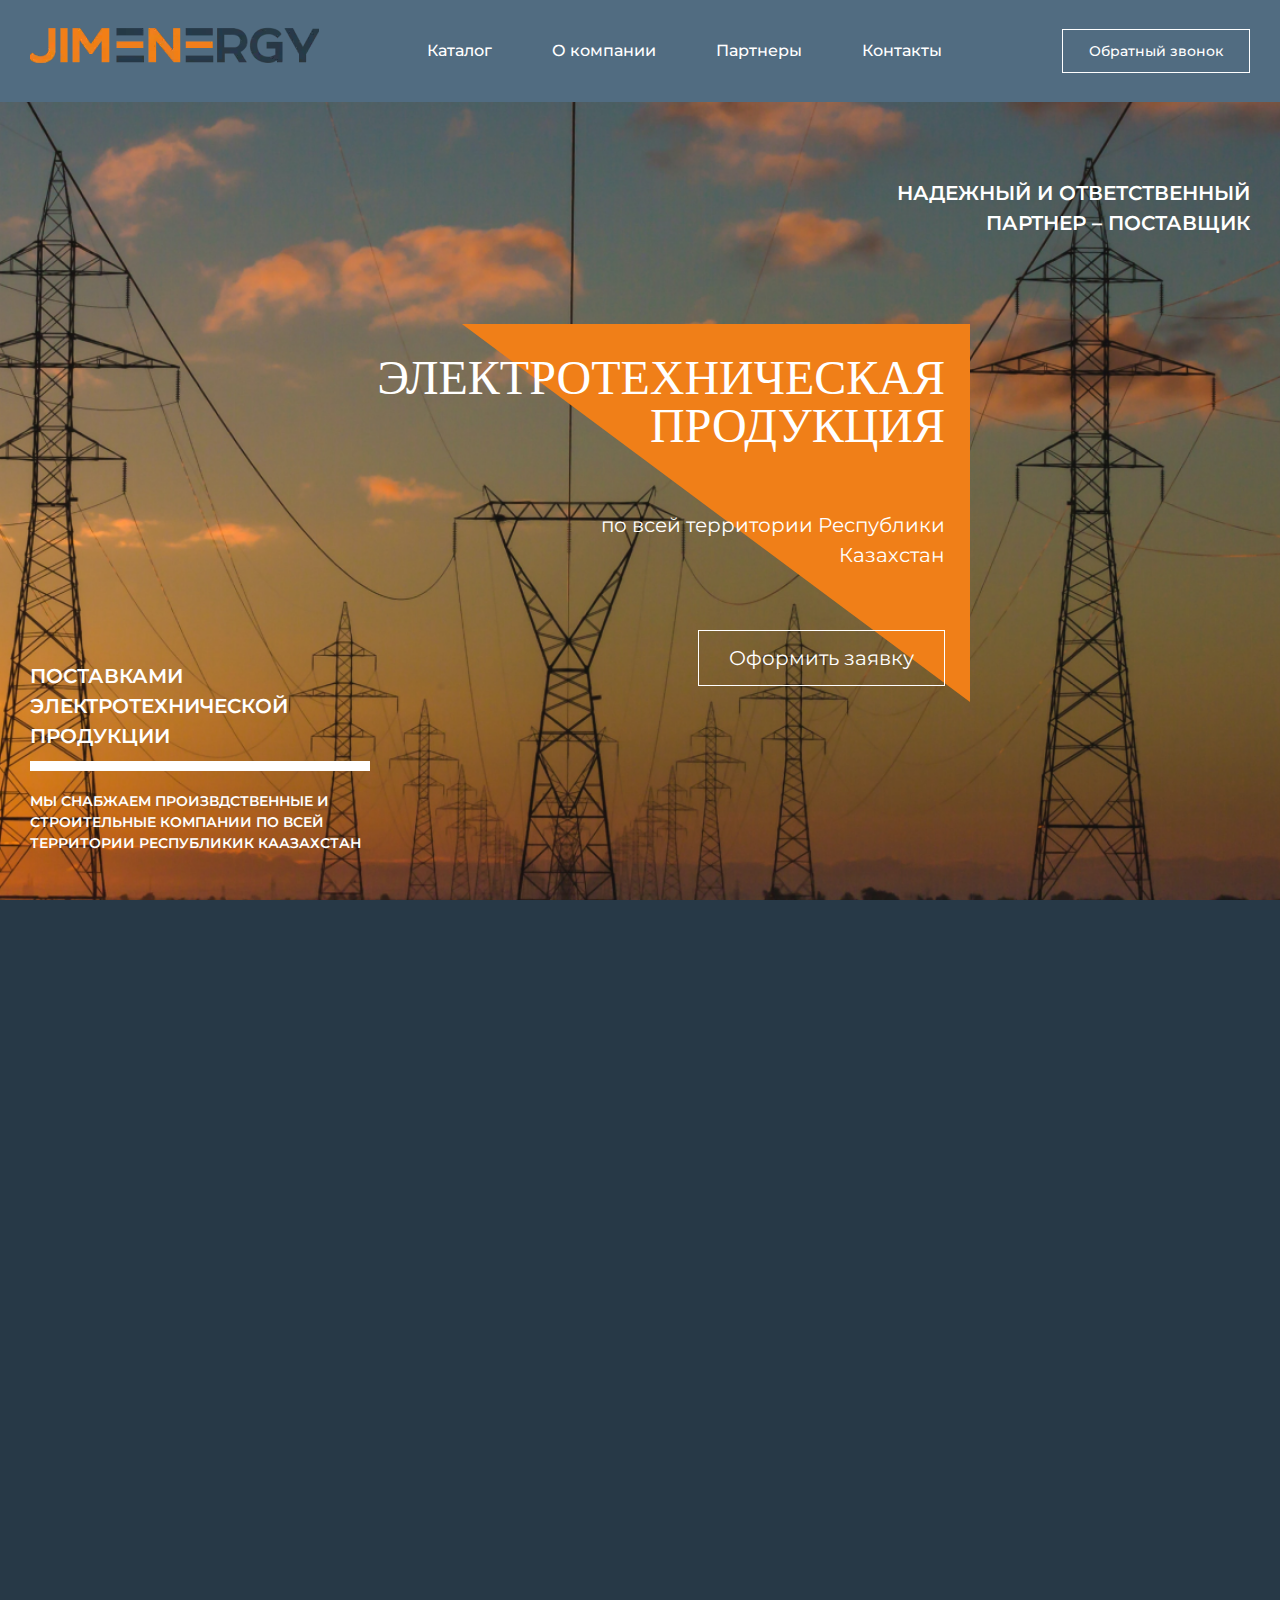
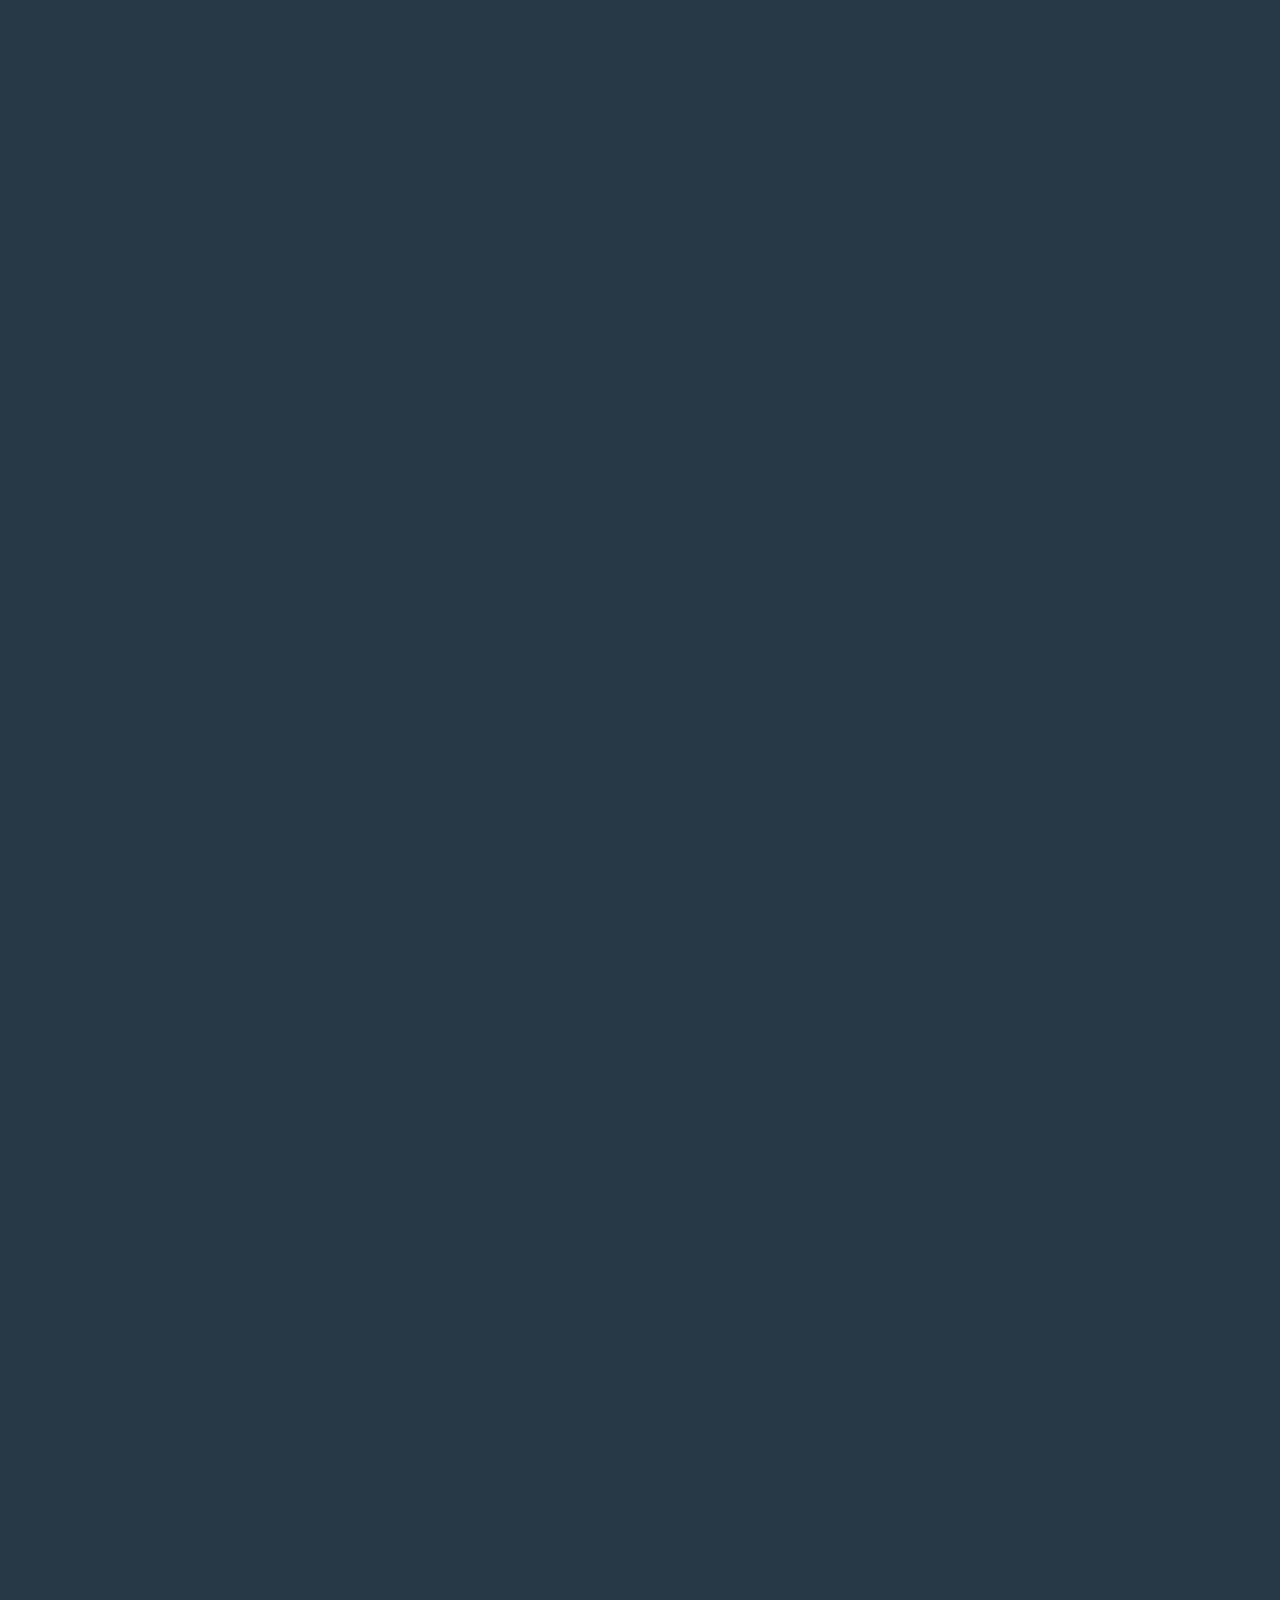
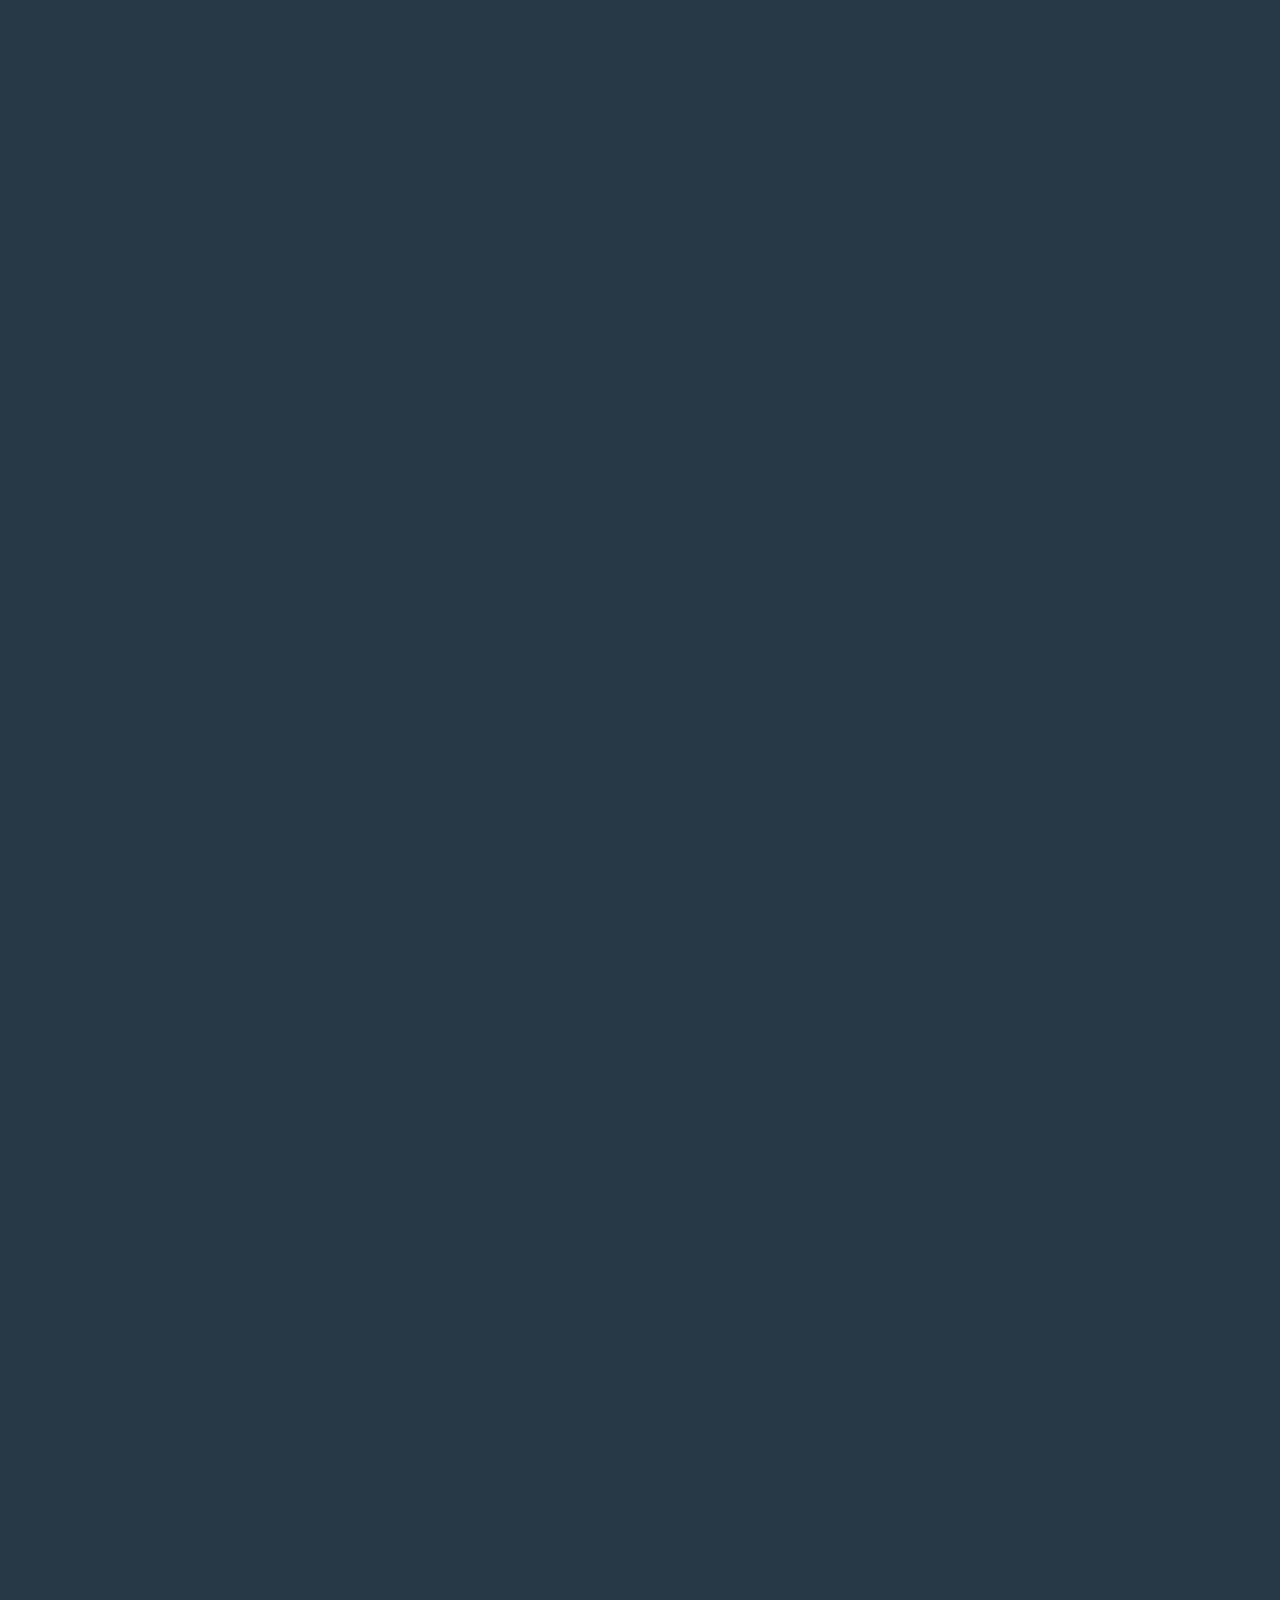
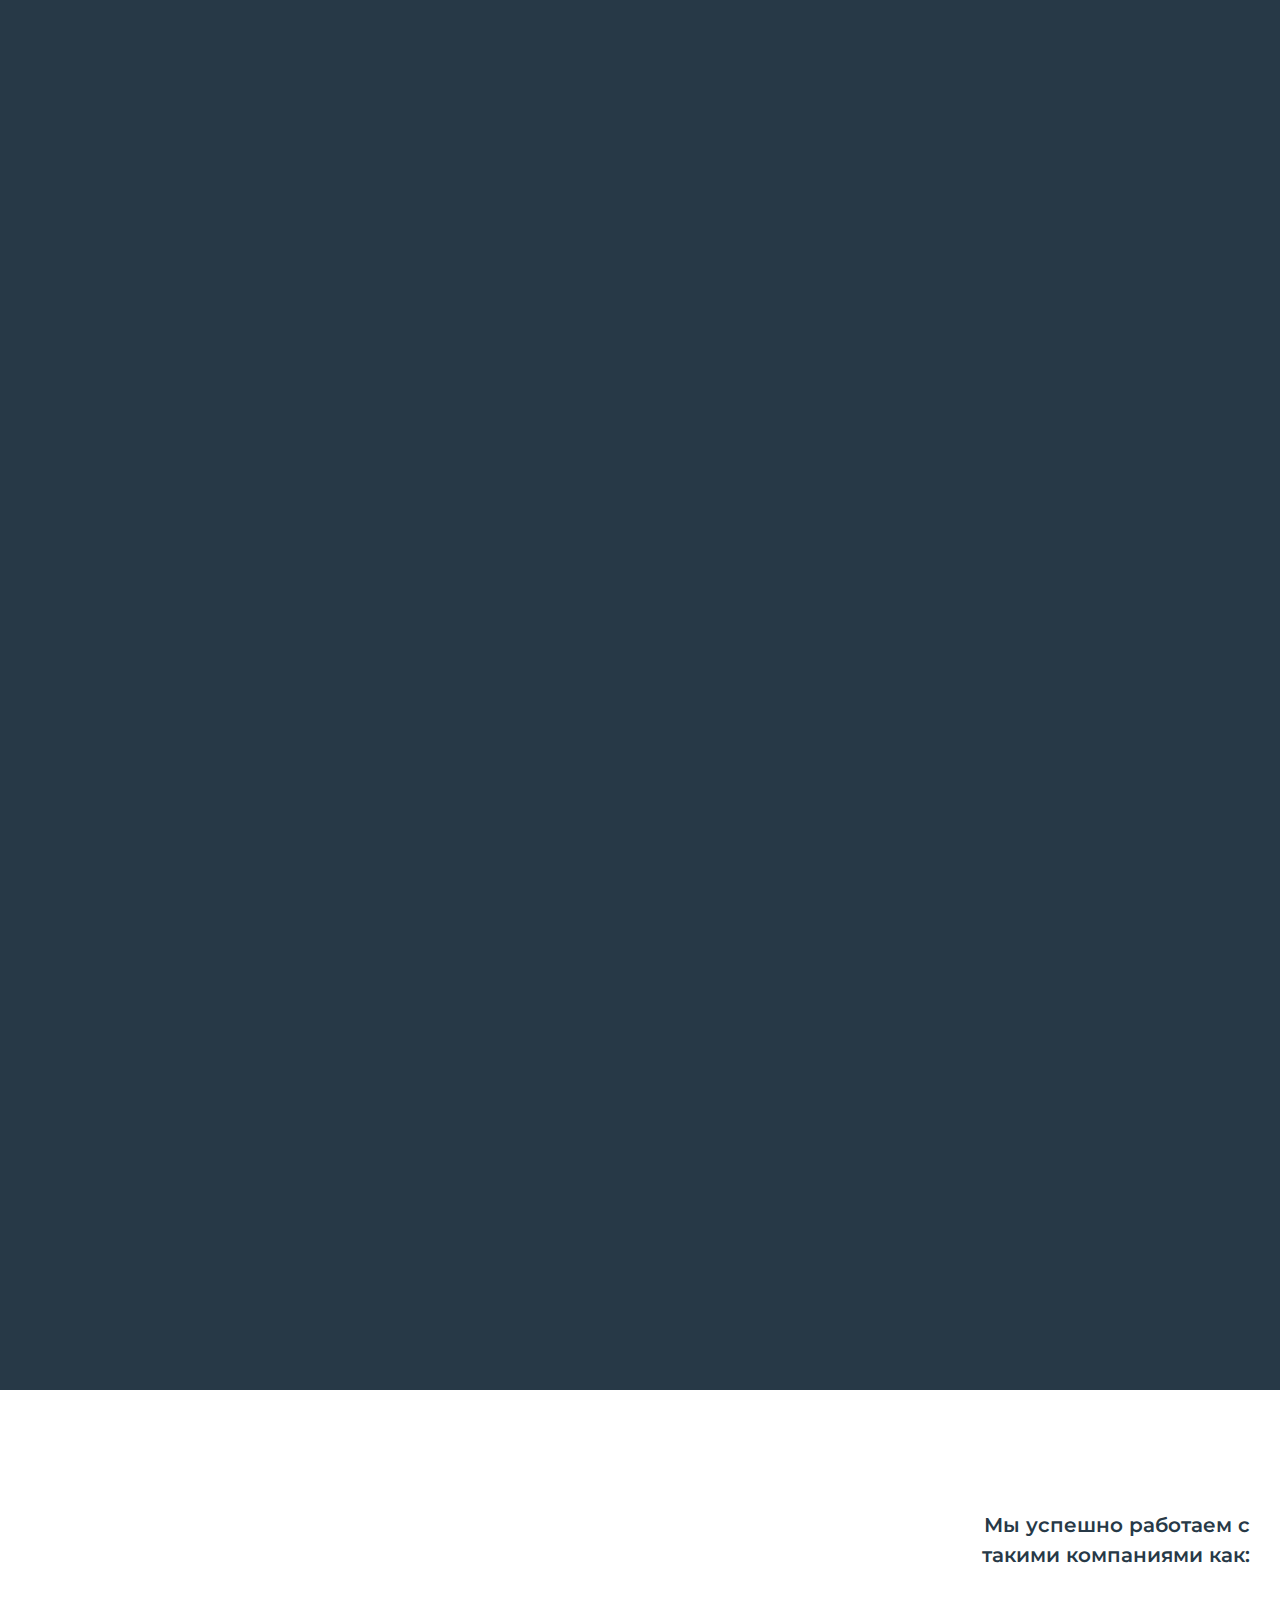
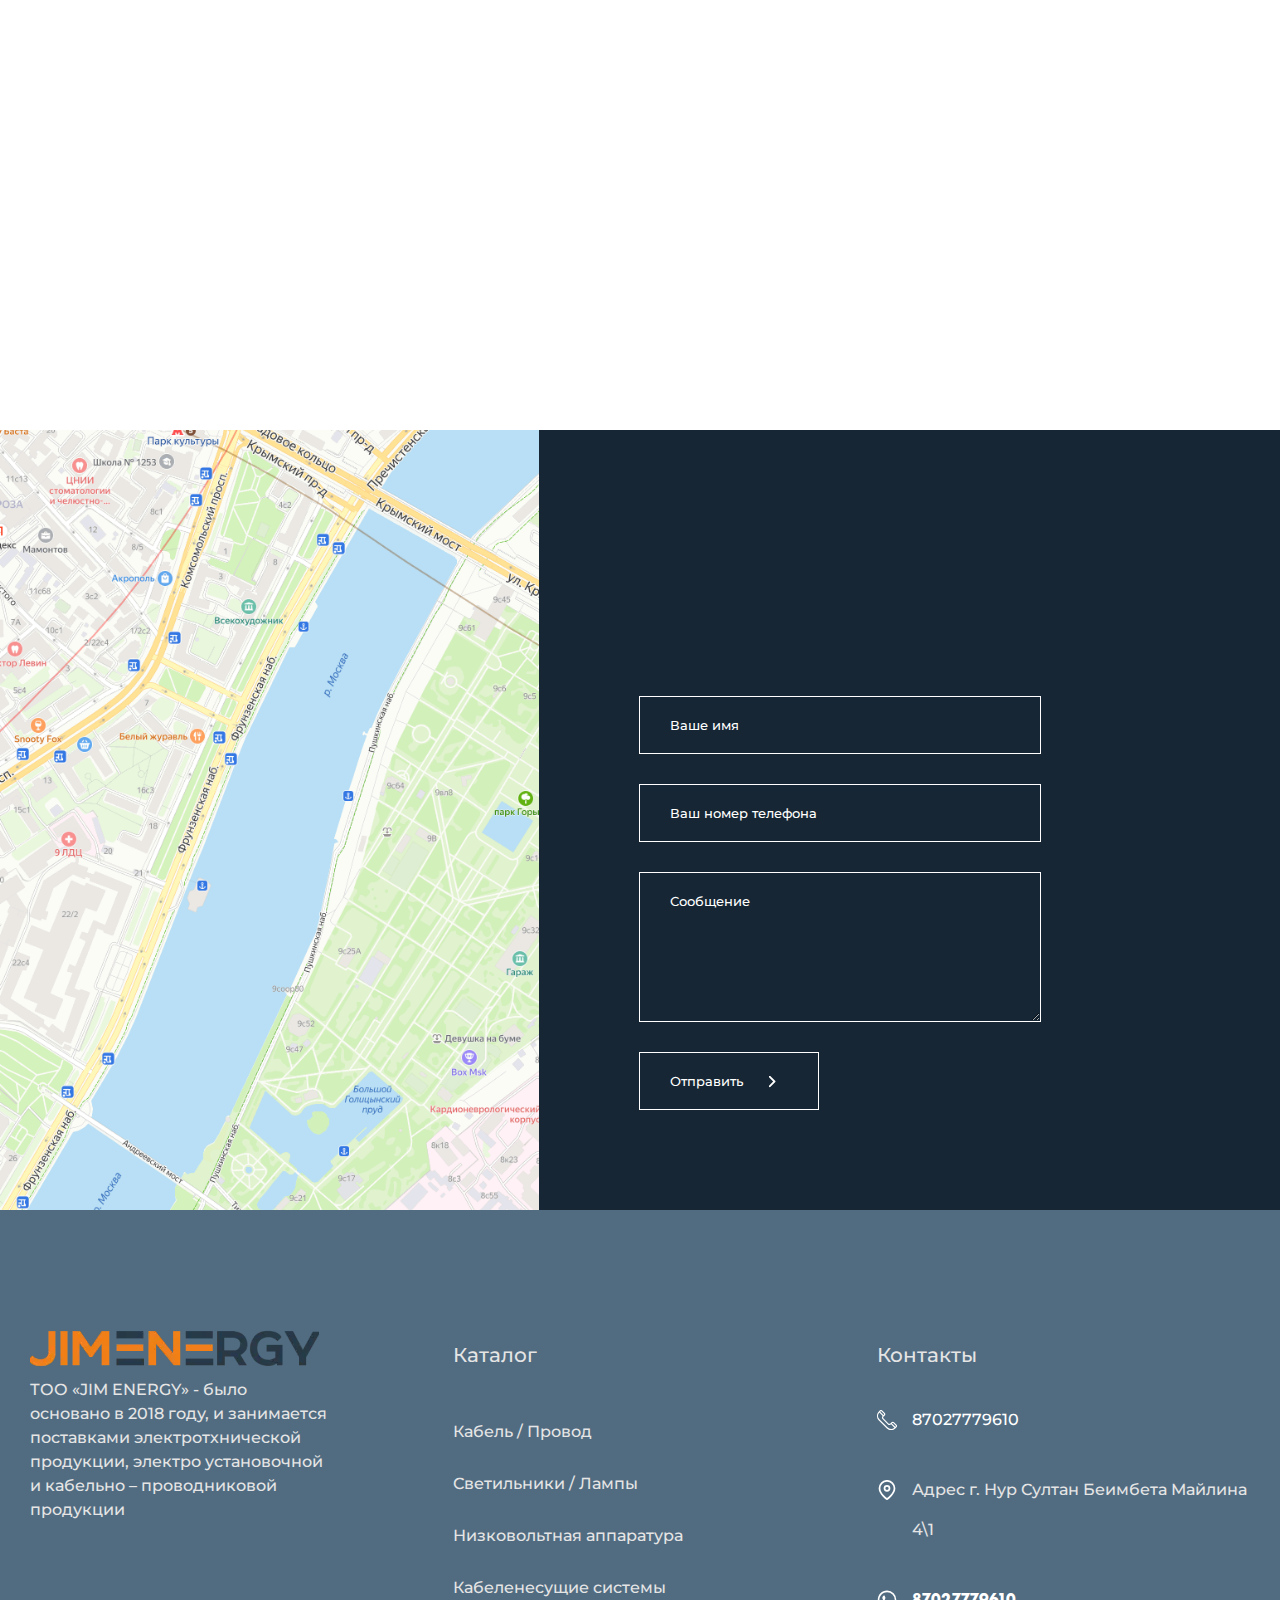
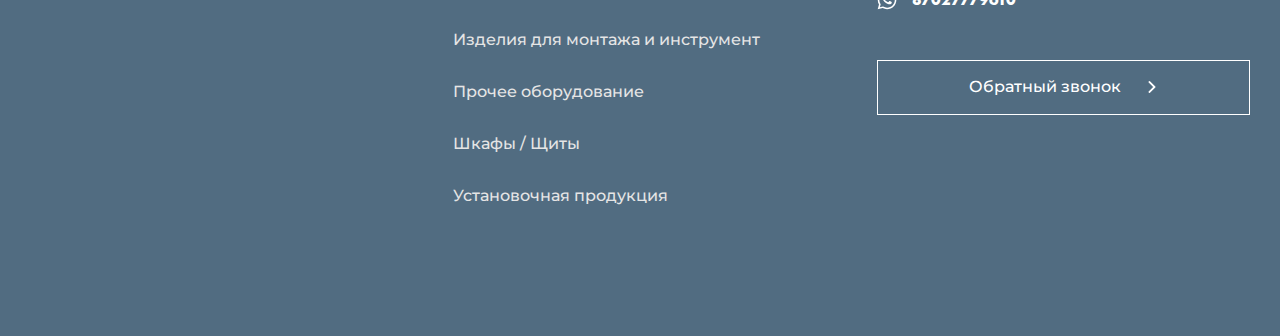
==== commit 590e0ba9: "Add files via upload" ====
--- a/index.html
+++ b/index.html
@@ -14,7 +14,7 @@
 <body>     <div class="wrapper">         <header class="header">-    <div class="header__wrapper">+    <div class="header__wrapper lock-padding">         <div class="header__content container">             <a href="#" class="header__logo">                 <picture><source srcset="img/logo.webp" type="image/webp"><img src="img/logo.png" alt="Логотип компании JimEnergy"></picture>@@ -28,11 +28,11 @@
                  <nav class="menu__body">                     <ul class="menu__list">-                        <li><a href="" class="menu__link" data-goto=".">Каталог</a></li>-                        <li><a href="" class="menu__link" data-goto=".">О компании</a></li>-                        <li><a href="" class="menu__link" data-goto=".">Партнеры</a></li>-                        <li><a href="" class="menu__link" data-goto=".">Контакты</a></li>-                        <li><a href="#" class="menu__link header__button">Обратный звонок</a></li>+                        <li><a href="#" class="menu__link" data-goto=".catalog">Каталог</a></li>+                        <li><a href="#" class="menu__link" data-goto=".about">О компании</a></li>+                        <li><a href="#" class="menu__link" data-goto=".partners">Партнеры</a></li>+                        <li><a href="#" class="menu__link" data-goto=".footer">Контакты</a></li>+                        <li><a href="form.html" class="menu__link header__button">Обратный звонок</a></li>                     </ul>                 </nav>             </div>@@ -43,7 +43,7 @@
         <main class="page">              <section class="intro">-                <div class="intro__image parallax__container ibg">+                <div class="intro__image ibg">                     <picture><source srcset="img/intro/1.webp" type="image/webp"><img src="img/intro/1.png" alt="Фоновое изображение блока intro"></picture>                 </div> <!-- intro__image  фоновое изображение для intro--> @@ -78,7 +78,7 @@
                                     <p class="intro__info">                                         по всей территории Республики Казахстан                                     </p>-                                    <a href="#" class="intro__button">+                                    <a href="#" data-goto=".feedback" class="intro__button">                                         Оформить заявку                                     </a>                                     <div class="intro-buttom-background"></div>@@ -359,39 +359,54 @@
                     </div>                      <div class="partners__items">-                        <div class="partners__item">+                        <div class="partners__item anim-item">                             <picture><source srcset="img/partners/1.webp" type="image/webp"><img src="img/partners/1.png" alt="партнёр"></picture>                         </div>-                        <div class="partners__item">+                        <div class="partners__item anim-item">                             <picture><source srcset="img/partners/2.webp" type="image/webp"><img src="img/partners/2.png" alt="партнёр"></picture>                         </div>-                        <div class="partners__item">+                        <div class="partners__item anim-item">                             <picture><source srcset="img/partners/3.webp" type="image/webp"><img src="img/partners/3.png" alt="партнёр"></picture>                         </div>-                        <div class="partners__item">+                        <div class="partners__item anim-item">                             <picture><source srcset="img/partners/4.webp" type="image/webp"><img src="img/partners/4.png" alt="партнёр"></picture>                         </div>-                        <div class="partners__item">+                        <div class="partners__item anim-item">                             <picture><source srcset="img/partners/5.webp" type="image/webp"><img src="img/partners/5.png" alt="партнёр"></picture>                         </div>-                        <div class="partners__item">+                        <div class="partners__item anim-item">                             <picture><source srcset="img/partners/6.webp" type="image/webp"><img src="img/partners/6.png" alt="партнёр"></picture>                         </div>-                        <div class="partners__item">+                        <div class="partners__item anim-item">                             <picture><source srcset="img/partners/7.webp" type="image/webp"><img src="img/partners/7.png" alt="партнёр"></picture>                         </div>                     </div>                  </div>-            </section>+            </section> <!-- partners -->             <section class="feedback">                 <div class="feedback__map ibg">                     <picture><source srcset="img/feedback/2.webp" type="image/webp"><img src="img/feedback/2.png" alt="1"></picture>                 </div>                 <div class="feedback__form">                     <h2 class="feedback__title title anim-item">Обратная связь</h2>-                </div>-            </section>++                    <form action="#" class="feedback-form" id="form">+                        <div class="feedback__item">+                            <input type="text" name="name" id="name" placeholder="Ваше имя" class="form__input req">+                        </div>+                        <div class="feedback__item">+                            <input type="tel" name="tel" id="tel" placeholder="Ваш номер телефона"+                                class="form__input req">+                        </div>+                        <div class="feedback__item">+                            <textarea name="message" id="formMessage" placeholder="Сообщение"+                                class="form__input"></textarea>+                        </div>+                        <button type="submit" class="form__button">Отправить</button>+                    </form>+                </div>+            </section> <!-- feedback -->           </main>@@ -436,17 +451,20 @@
         <div class="footer__contact footer__text">             <h4 class="footer__title">Контакты</h4>             <ul class="footer__contacts">-                <li>-                    <a href="">87027779610</a>+                <li class="footer-links">+                    <picture><source srcset="img/icons/icons.svg#2" type="image/webp"><img src="img/icons/icons.svg#2" alt="1"></picture>+                    <a href="#">87027779610</a>                 </li>-                <li>+                <li class="footer-links">+                    <picture><source srcset="img/icons/icons.svg#location" type="image/webp"><img src="img/icons/icons.svg#location" alt="2"></picture>                     Адрес г. Нур Султан Беимбета Майлина 4\1                 </li>-                <li>-                    <a href="">87027779610</a>+                <li class="footer-links">+                    <picture><source srcset="img/icons/icons.svg#whatsapp" type="image/webp"><img src="img/icons/icons.svg#whatsapp" alt="3"></picture>+                    <a href="#">87027779610</a>                 </li>             </ul>-            <a href="#" class="button footer__button icon-like-1">+            <a href="form.html" class="button footer__button">                 <p>Обратный звонок</p>                 <picture><source srcset="img/icons/icons.svg#arrow" type="image/webp"><img src="img/icons/icons.svg#arrow" class="svg-arrow-dims" alt="arrow"></picture>             </a>--- a/css/style.min.css
+++ b/css/style.min.css
@@ -1 +1 @@
-@charset "UTF-8";@import url(https://fonts.googleapis.com/css?family=Playfair+Display+SC:regular,700);@import url(https://fonts.googleapis.com/css?family=Montserrat:400,500,600,700);@import url(https://fonts.googleapis.com/css?family=Ubuntu:400);@font-face{font-family:Futura;font-display:swap;src:url("../fonts/ofont.ru_Futura PT.woff2") format("woff2"),url("../fonts/ofont.ru_Futura PT.woff") format("woff");font-weight:800;font-style:bold}*{padding:0;margin:0;border:0}*,:after,:before{-webkit-box-sizing:border-box;box-sizing:border-box}:active,:focus{outline:0}a:active,a:focus{outline:0}aside,footer,header,nav{display:block}body,html{height:100%;width:100%;font-size:100%;font-family:-apple-system,BlinkMacSystemFont,Segoe UI,Roboto,Oxygen,Ubuntu,Cantarell,Fira Sans,Droid Sans,Helvetica Neue,sans-serif;line-height:1;font-size:14px;-ms-text-size-adjust:100%;-moz-text-size-adjust:100%;-webkit-text-size-adjust:100%}button,input,textarea{font-family:Montserrat}input::-ms-clear{display:none}button{cursor:pointer}button::-moz-focus-inner{padding:0;border:0}a,a:visited{text-decoration:none}a:hover{text-decoration:none}ul li{list-style:none}img{vertical-align:top}h1,h2,h3,h4,h5,h6{font-size:inherit;font-weight:400}input[type=email],input[type=tel],input[type=text],textarea{-webkit-appearance:none;-moz-appearance:none;appearance:none}.input{border-radius:0!important;width:100%;display:block;padding:0 20px;font-size:20px;height:50px}.input._error{border:2px solid red}textarea.input{resize:none;padding:0 0}body,html{height:100%}body{color:#fff;font-size:48px;font-family:Montserrat;background-color:#273947}body.lock{overflow:hidden}.container{max-width:1260px;margin:0 auto;padding:0 20px}.wrapper{width:100%;min-height:100vh;display:-webkit-box;display:-ms-flexbox;display:flex;-webkit-box-orient:vertical;-webkit-box-direction:normal;-ms-flex-direction:column;flex-direction:column;overflow:hidden}.page{-webkit-box-flex:1;-ms-flex:1 1 auto;flex:1 1 auto}.ibg{background-position:center;background-size:cover;background-repeat:no-repeat;position:relative}.ibg img{width:0;height:0;position:absolute;top:0;left:0;opacity:0;visibility:hidden;-o-object-fit:cover;object-fit:cover}.title{font-family:PlayfairDisplaySC;line-height:116.6666666667%;text-transform:uppercase;white-space:nowrap;font-size:48px;margin-bottom:110px;opacity:0;-webkit-transform:translate(-100%,0);-ms-transform:translate(-100%,0);transform:translate(-100%,0);-webkit-transition:all .8s ease;-o-transition:all .8s ease;transition:all .8s ease}.title.active{opacity:1;-webkit-transform:translate(0,0);-ms-transform:translate(0,0);transform:translate(0,0)}.subtitle{font-family:PlayfairDisplaySC;font-size:36px;font-weight:700;margin-bottom:50px;opacity:0;-webkit-transform:translate(-100%,0);-ms-transform:translate(-100%,0);transform:translate(-100%,0);-webkit-transition:all .8s ease;-o-transition:all .8s ease;transition:all .8s ease}.subtitle.active{opacity:1;-webkit-transform:translate(0,0);-ms-transform:translate(0,0);transform:translate(0,0)}.padding{padding-top:120px;padding-bottom:120px}.image{position:relative;-ms-flex-item-align:start;align-self:flex-start}.image img{position:relative;border-radius:2px}.image::before{border-radius:2px;content:"";position:absolute;width:100%;height:100%;top:20px;left:20px;z-index:-1;background-color:#f07f18}body.pc .menu__list>li:hover .menu__sub-list{opacity:1;visibility:visible;-webkit-transform:translate(0,0);-ms-transform:translate(0,0);transform:translate(0,0);pointer-events:all}body.touch .menu__arrow{display:block;width:0;height:0;margin-left:5px;border-left:5px solid transparent;border-right:5px solid transparent;border-top:10px solid #333;-webkit-transition:-webkit-transform .3s ease;transition:-webkit-transform .3s ease;-o-transition:transform .3s ease;transition:transform .3s ease;transition:transform .3s ease,-webkit-transform .3s ease}body.touch .menu__list>li{display:-webkit-box;display:-ms-flexbox;display:flex;-webkit-box-align:center;-ms-flex-align:center;align-items:center}body.touch .menu__link{-webkit-box-flex:1;-ms-flex:1 1 auto;flex:1 1 auto}body.touch .menu__list>li.active .menu__sub-list{opacity:1;visibility:visible;-webkit-transform:translate(0,0);-ms-transform:translate(0,0);transform:translate(0,0);pointer-events:all}body.touch .menu__list>li.active .menu__arrow{-webkit-transform:rotate(-180deg);-ms-transform:rotate(-180deg);transform:rotate(-180deg)}.header{position:absolute;width:100%;top:0;left:0;min-height:70px}.header.scroll .header__wrapper{padding:5px 0}.header__wrapper{padding:27px 0;position:fixed;top:0;left:0;width:100%;z-index:10;background-color:#516c81;-webkit-transition:padding .3s ease;-o-transition:padding .3s ease;transition:padding .3s ease}.header__content{display:-webkit-box;display:-ms-flexbox;display:flex;-webkit-box-align:center;-ms-flex-align:center;align-items:center;-webkit-box-pack:justify;-ms-flex-pack:justify;justify-content:space-between}.header__logo img{width:100%}.menu__icon{display:none}.menu__list>li{position:relative}.menu__link{color:#fff;white-space:nowrap;font-size:16px;font-weight:500;opacity:1;-webkit-transition:opavity .3s ease;-o-transition:opavity .3s ease;transition:opavity .3s ease;-webkit-transition:all .3s ease;-o-transition:all .3s ease;transition:all .3s ease}.header__button{padding:14px 26px;color:#fff;border:1px solid #fff;font-size:14px;margin-left:60px;-webkit-transition:all .3s ease;-o-transition:all .3s ease;transition:all .3s ease}.footer{background-color:#516c81;padding:0 20px;display:-ms-grid;display:grid;-ms-grid-columns:1fr minmax(auto,1220px) 1fr;grid-template-columns:1fr minmax(auto,1220px) 1fr;-ms-grid-rows:1fr;grid-template-rows:1fr}.footer__wrapper{-ms-grid-column:2;-ms-grid-column-span:1;grid-column:2/3;display:-ms-grid;display:grid;grid-template-columns:repeat(auto-fit,minmax(270px,1fr));-webkit-column-gap:165px;-moz-column-gap:165px;column-gap:165px}.footer__link,.footer__text,.footer__title{font-weight:500;line-height:250%;font-size:16px;color:#e5e5e5}.footer__text-about{line-height:150%}.footer__title{font-size:20px!important}.footer__button{color:#fff;padding:0 30px;border:1px solid #fff;min-height:55px;gap:25px;display:-webkit-box;display:-ms-flexbox;display:flex;-webkit-box-align:center;-ms-flex-align:center;align-items:center;-webkit-box-pack:center;-ms-flex-pack:center;justify-content:center;-webkit-transition:all .3s ease;-o-transition:all .3s ease;transition:all .3s ease}.footer__button picture{-webkit-transform:rotate(-90deg);-ms-transform:rotate(-90deg);transform:rotate(-90deg);width:12px;height:12px}.popup{width:100%;height:100%;position:fixed;top:0;left:0;background-color:rgba(0,0,0,.8);opacity:0;visibility:hidden;overflow-y:auto;overflow-x:hidden;-webkit-transition:all .5s ease;-o-transition:all .5s ease;transition:all .5s ease}.popup.open{opacity:1;visibility:visible}.popup__body{min-height:100%;padding:30px 10px;display:-webkit-box;display:-ms-flexbox;display:flex;-webkit-box-align:center;-ms-flex-align:center;align-items:center;-webkit-box-pack:center;-ms-flex-pack:center;justify-content:center;-webkit-transition:all .5s ease;-o-transition:all .5s ease;transition:all .5s ease}.popup__content{max-width:800px;padding:20px;background-color:#fff;color:#000;position:relative;opacity:0;-webkit-transform:perspective(600px) translate(0,-100%) rotateX(45deg);transform:perspective(600px) translate(0,-100%) rotateX(45deg);-webkit-transition:all .5s ease;-o-transition:all .5s ease;transition:all .5s ease}.popup.open .popup__content{opacity:1;-webkit-transform:perspective(600px) translate(0,0) rotateX(0);transform:perspective(600px) translate(0,0) rotateX(0)}.popup__close{width:20px;height:15px;position:absolute;top:10px;right:10px;font-size:20px}.popup__close::after,.popup__close::before{content:"";position:absolute;width:100%;height:10%;left:0;background-color:#333}.popup__close::before{top:50%;-webkit-transform:rotate(-45deg) translate(0,-50%);-ms-transform:rotate(-45deg) translate(0,-50%);transform:rotate(-45deg) translate(0,-50%)}.popup__close::after{bottom:50%;-webkit-transform:rotate(45deg) translate(0,50%);-ms-transform:rotate(45deg) translate(0,50%);transform:rotate(45deg) translate(0,50%)}.popup__title{font-size:40px;font-weight:700;margin-bottom:1em}.popup__text{font-size:20px;line-height:150%}body.pc .intro__image{background-attachment:fixed}.intro{min-height:100vh;position:relative}.intro .intro__image{position:absolute;width:100%;height:100%;top:0;left:0}.intro__content{position:relative;z-index:2;margin-top:102px}.intro__inner{display:-webkit-box;display:-ms-flexbox;display:flex;-webkit-box-orient:vertical;-webkit-box-direction:normal;-ms-flex-direction:column;flex-direction:column}.intro-top{text-align:right;padding:76px 0;padding-bottom:116px}.intro-suptitle{font-weight:600;line-height:150%;text-transform:uppercase;font-size:20px}.intro-suptitle-caption{font-size:14px}.intro-bottom{-webkit-box-flex:0;-ms-flex:0 1 500px;flex:0 1 500px;display:-webkit-box;display:-ms-flexbox;display:flex}.intro-bottom-left{max-width:340px;-ms-flex-item-align:end;align-self:flex-end}.intro-bottom-left h4{position:relative;margin-bottom:40px}.intro-bottom-left h4::after{content:"";position:absolute;width:100%;height:10px;bottom:-20px;left:0;background-color:#fff}.intro-bottom-right{text-align:right;max-width:550px;display:-webkit-inline-box;display:-ms-inline-flexbox;display:inline-flex;-webkit-box-align:end;-ms-flex-align:end;align-items:flex-end;-webkit-box-orient:vertical;-webkit-box-direction:normal;-ms-flex-direction:column;flex-direction:column;gap:60px;position:relative}.intro-bottom-right .intro-buttom-background{position:absolute;z-index:-1;top:-30px;right:-25px;width:0;height:0;border-style:solid;border-width:0 508px 378px 0;border-color:transparent #f07f18 transparent transparent}.intro__title{font-family:PlayfairDisplaySC;text-transform:uppercase;white-space:nowrap;font-size:48px;opacity:0;-webkit-transform:translate(-100%,0);-ms-transform:translate(-100%,0);transform:translate(-100%,0);-webkit-transition:all .8s ease;-o-transition:all .8s ease;transition:all .8s ease}.intro__title.active{opacity:1;-webkit-transform:translate(0,0);-ms-transform:translate(0,0);transform:translate(0,0)}.intro__info{max-width:350px;line-height:150%;font-size:20px}.intro__button{display:-webkit-inline-box;display:-ms-inline-flexbox;display:inline-flex;max-width:250px;color:#fff;border:1px solid #fff;padding:17px 30px;font-size:20px;-webkit-transition:all .3s ease;-o-transition:all .3s ease;transition:all .3s ease}.about__inner{display:-webkit-box;display:-ms-flexbox;display:flex;-webkit-box-pack:justify;-ms-flex-pack:justify;justify-content:space-between;gap:60px}.about__info{font-weight:600;line-height:150%;font-size:20px;opacity:0;-webkit-transform:translate(-100%,0);-ms-transform:translate(-100%,0);transform:translate(-100%,0);-webkit-transition:all .8s ease;-o-transition:all .8s ease;transition:all .8s ease}.about__info.active{opacity:1;-webkit-transform:translate(0,0);-ms-transform:translate(0,0);transform:translate(0,0)}.about__list li{position:relative;margin-left:15px;opacity:0;-webkit-transform:translate(-100%,0);-ms-transform:translate(-100%,0);transform:translate(-100%,0);-webkit-transition:all .8s ease;-o-transition:all .8s ease;transition:all .8s ease}.about__list li::before{content:"";position:absolute;width:6px;height:2px;top:50%;left:-15px;background-color:#fff}.about__list li.active{opacity:1;-webkit-transform:translate(0,0);-ms-transform:translate(0,0);transform:translate(0,0)}.about__list li:nth-child(1){-webkit-transition:all .65s ease .2s;-o-transition:all .65s ease .2s;transition:all .65s ease .2s}.about__list li:nth-child(2){-webkit-transition:all .65s ease .4s;-o-transition:all .65s ease .4s;transition:all .65s ease .4s}.about__list li:nth-child(3){-webkit-transition:all .65s ease .6s;-o-transition:all .65s ease .6s;transition:all .65s ease .6s}.about__list li:nth-child(4){-webkit-transition:all .65s ease .8s;-o-transition:all .65s ease .8s;transition:all .65s ease .8s}.about__list li:nth-child(5){-webkit-transition:all .65s ease 1s;-o-transition:all .65s ease 1s;transition:all .65s ease 1s}.about__column-text{-webkit-box-flex:1;-ms-flex:1 1 580px;flex:1 1 580px;display:-webkit-box;display:-ms-flexbox;display:flex;-webkit-box-orient:vertical;-webkit-box-direction:normal;-ms-flex-direction:column;flex-direction:column;gap:45px}.about__image{-webkit-box-flex:1;-ms-flex:1 1 550px;flex:1 1 550px;margin-right:20px;opacity:0;-webkit-transform:translate(100%,0);-ms-transform:translate(100%,0);transform:translate(100%,0);-webkit-transition:all .8s ease;-o-transition:all .8s ease;transition:all .8s ease}.about__image img{width:100%;-o-object-fit:cover;object-fit:cover}.about__image.active{opacity:1;-webkit-transform:translate(0,0);-ms-transform:translate(0,0);transform:translate(0,0)}.benefits{display:-ms-grid;display:grid;padding-left:20px;padding-right:20px;-ms-grid-columns:1fr minmax(auto,1260px) 1fr;grid-template-columns:1fr minmax(auto,1260px) 1fr}.benefits__inner{-ms-grid-column:2;-ms-grid-column-span:1;grid-column:2/3}.benefits__items{display:-ms-grid;display:grid;grid-template-columns:repeat(auto-fit,minmax(280px,1fr));grid-auto-rows:1fr;gap:50px;margin-bottom:120px}.benefits__item{display:-webkit-box;display:-ms-flexbox;display:flex;-webkit-box-align:start;-ms-flex-align:start;align-items:flex-start;gap:30px;opacity:0;-webkit-transform:translate(-100%,0);-ms-transform:translate(-100%,0);transform:translate(-100%,0);-webkit-transition:all .8s ease;-o-transition:all .8s ease;transition:all .8s ease}.benefits__item.active{opacity:1;-webkit-transform:translate(0,0);-ms-transform:translate(0,0);transform:translate(0,0)}.benefits__item-image{-webkit-box-flex:0;-ms-flex:0 0 70px;flex:0 0 70px;height:70px}.benefits__item-content h4{font-size:20px;line-height:150%;font-weight:600;margin-bottom:15px}.benefits__item-content p{font-size:16px;line-height:150%;font-weight:500}.benefits__item:nth-child(1){-webkit-transform:translate(100%,0);-ms-transform:translate(100%,0);transform:translate(100%,0)}.benefits__item:nth-child(1).active{-webkit-transform:translate(0,0);-ms-transform:translate(0,0);transform:translate(0,0)}.benefits__item:nth-child(3){-webkit-transform:translate(100%,0);-ms-transform:translate(100%,0);transform:translate(100%,0)}.benefits__item:nth-child(3).active{-webkit-transform:translate(0,0);-ms-transform:translate(0,0);transform:translate(0,0)}.benefits__item:nth-child(5){-webkit-transform:translate(100%,0);-ms-transform:translate(100%,0);transform:translate(100%,0)}.benefits__item:nth-child(5).active{-webkit-transform:translate(0,0);-ms-transform:translate(0,0);transform:translate(0,0)}.benefits__info{gap:60px}.benefits__info .benefits__info-column-text{-webkit-box-ordinal-group:3;-ms-flex-order:2;order:2}.benefits__info .benefits__info-column-iamge{-webkit-box-ordinal-group:2;-ms-flex-order:1;order:1}.working{display:-ms-grid;display:grid;padding-left:20px;padding-right:20px;-ms-grid-columns:1fr minmax(auto,1260px) 1fr;grid-template-columns:1fr minmax(auto,1260px) 1fr}.working__inner{-ms-grid-column:2;-ms-grid-column-span:1;grid-column:2/3}.projects{display:-ms-grid;display:grid;padding-left:20px;padding-right:20px;-ms-grid-columns:1fr minmax(auto,1260px) 1fr;grid-template-columns:1fr minmax(auto,1260px) 1fr}.projects__inner{-ms-grid-column:2;-ms-grid-column-span:1;grid-column:2/3}.projects__items{display:-ms-grid;display:grid;grid-template-columns:repeat(auto-fit,minmax(290px,1fr));justify-items:center;-webkit-column-gap:30px;-moz-column-gap:30px;column-gap:30px;row-gap:70px}.projects__item{width:100%;margin-right:10px;opacity:0;-webkit-transform:translate(-100%,0);-ms-transform:translate(-100%,0);transform:translate(-100%,0);-webkit-transition:all .8s ease;-o-transition:all .8s ease;transition:all .8s ease}.projects__item .image{-ms-flex-item-align:stretch;-ms-grid-row-align:stretch;align-self:stretch;-ms-grid-column-align:stretch;justify-self:stretch}.projects__item .image img{width:100%;height:100%;-o-object-fit:cover;object-fit:cover}.projects__item .image::before{top:10px;left:10px}.projects__item p{max-width:290px;text-align:center;font-weight:600;font-size:20px;line-height:150%;margin:25px auto}.projects__item.active{opacity:1;-webkit-transform:translate(0,0);-ms-transform:translate(0,0);transform:translate(0,0)}.projects-more{display:none}.show-more{display:-webkit-box;display:-ms-flexbox;display:flex;-webkit-box-align:center;-ms-flex-align:center;align-items:center;-webkit-box-pack:center;-ms-flex-pack:center;justify-content:center;max-width:225px;margin:0 auto;margin-top:100px;-webkit-box-flex:0;-ms-flex:0 1 225px;flex:0 1 225px;gap:37px;min-height:55px;padding:0 30px;background-color:transparent;border:1px solid #fff;opacity:0;-webkit-transition:all .8s ease;-o-transition:all .8s ease;transition:all .8s ease}.show-more p{font-size:16px;color:#fff}.show-more img,.show-more picture{width:7px;height:12px}.show-more.active{opacity:1}.show-more.more img{-webkit-transform:rotate(-180deg);-ms-transform:rotate(-180deg);transform:rotate(-180deg)}.catalog{display:-ms-grid;display:grid;-ms-grid-columns:1fr minmax(auto,1260px) 1fr;grid-template-columns:1fr minmax(auto,1260px) 1fr}.catalog__inner{padding:0 20px;-ms-grid-column:2;-ms-grid-column-span:1;grid-column:2/3}.catalog__items{display:-ms-grid;display:grid;grid-template-columns:repeat(auto-fit,minmax(280px,1fr));grid-auto-rows:1fr;gap:20px}.catalog__item{position:relative;z-index:1;opacity:0;-webkit-transform:translate(-100%,0);-ms-transform:translate(-100%,0);transform:translate(-100%,0);-webkit-transition:all .8s ease;-o-transition:all .8s ease;transition:all .8s ease}.catalog__item::before{content:"";position:absolute;width:100%;height:100%;top:0;left:0;background-color:#f07f18;z-index:-1}.catalog__item.active{opacity:1;-webkit-transform:translate(0,0);-ms-transform:translate(0,0);transform:translate(0,0)}.catalog__item:nth-child(1){-webkit-transition:all .8s ease .2s;-o-transition:all .8s ease .2s;transition:all .8s ease .2s;-webkit-transform:translate(100%,0);-ms-transform:translate(100%,0);transform:translate(100%,0)}.catalog__item:nth-child(1).active{-webkit-transform:translate(0,0);-ms-transform:translate(0,0);transform:translate(0,0)}.catalog__item:nth-child(2){-webkit-transition:all .8s ease .4s;-o-transition:all .8s ease .4s;transition:all .8s ease .4s}.catalog__item:nth-child(3){-webkit-transition:all .8s ease .6s;-o-transition:all .8s ease .6s;transition:all .8s ease .6s;-webkit-transform:translate(100%,0);-ms-transform:translate(100%,0);transform:translate(100%,0)}.catalog__item:nth-child(3).active{-webkit-transform:translate(0,0);-ms-transform:translate(0,0);transform:translate(0,0)}.catalog__item:nth-child(4){-webkit-transition:all .8s ease .8s;-o-transition:all .8s ease .8s;transition:all .8s ease .8s}.catalog__item:nth-child(5){-webkit-transition:all .8s ease 1s;-o-transition:all .8s ease 1s;transition:all .8s ease 1s;-webkit-transform:translate(100%,0);-ms-transform:translate(100%,0);transform:translate(100%,0)}.catalog__item:nth-child(5).active{-webkit-transform:translate(0,0);-ms-transform:translate(0,0);transform:translate(0,0)}.catalog__item:nth-child(6){-webkit-transition:all .8s ease 1.2s;-o-transition:all .8s ease 1.2s;transition:all .8s ease 1.2s}.catalog__item:nth-child(7){-webkit-transition:all .8s ease 1.4s;-o-transition:all .8s ease 1.4s;transition:all .8s ease 1.4s;-webkit-transform:translate(100%,0);-ms-transform:translate(100%,0);transform:translate(100%,0)}.catalog__item:nth-child(7).active{-webkit-transform:translate(0,0);-ms-transform:translate(0,0);transform:translate(0,0)}.catalog__item:nth-child(8){-webkit-transition:all .8s ease 1.6s;-o-transition:all .8s ease 1.6s;transition:all .8s ease 1.6s}.catalog__item-inner{height:100%;background-color:#0f1e2c;padding:90px 35px;display:-webkit-box;display:-ms-flexbox;display:flex;-webkit-box-align:center;-ms-flex-align:center;align-items:center;justify-items:center;-webkit-box-orient:vertical;-webkit-box-direction:normal;-ms-flex-direction:column;flex-direction:column;gap:50px}.catalog__item-inner p{font-size:18px;color:#fff;font-weight:500;line-height:150%;text-align:center}.catalog__item-inner img{width:100%;-o-object-fit:cover;object-fit:cover}.partners{background-color:#fff;display:-ms-grid;display:grid;-ms-grid-columns:1fr minmax(auto,1260px) 1fr;grid-template-columns:1fr minmax(auto,1260px) 1fr}.partners__inner{padding:0 20px;-ms-grid-column:2;-ms-grid-column-span:1;grid-column:2/3}.partners__title{color:#273947;display:-webkit-box;display:-ms-flexbox;display:flex;-webkit-box-align:center;-ms-flex-align:center;align-items:center;-webkit-box-pack:justify;-ms-flex-pack:justify;justify-content:space-between;margin-bottom:100px;margin-bottom:100px}.partners__title p{font-size:20px;font-weight:600;max-width:290px;text-align:right;line-height:150%}.partners__title h2{margin-bottom:0}.partners__items{display:-webkit-box;display:-ms-flexbox;display:flex;-ms-flex-wrap:wrap;flex-wrap:wrap;-webkit-box-pack:center;-ms-flex-pack:center;justify-content:center;-webkit-box-align:center;-ms-flex-align:center;align-items:center;gap:100px}.partners__items .partners__item{-webkit-box-flex:0;-ms-flex:0 0 200px;flex:0 0 200px}.partners__items .partners__item img{width:100%}.feedback__map{-ms-grid-column:1;-ms-grid-column-span:2;grid-column:1/3;aspect-ratio:9.6/9.4}.feedback__map img{width:100%;-o-object-fit:cover;object-fit:cover}.feedback__form{-ms-grid-column:3;-ms-grid-column-span:1;grid-column:3/4;padding:100px}@media (min-width:767px){.menu__list{display:-webkit-box;display:-ms-flexbox;display:flex;-webkit-box-align:center;-ms-flex-align:center;align-items:center;gap:60px}.menu__list>li{display:-webkit-box;display:-ms-flexbox;display:flex;-webkit-box-pack:center;-ms-flex-pack:center;justify-content:center;-webkit-box-align:center;-ms-flex-align:center;align-items:center}}@media (min-width:768px){.intro-bottom{gap:25px}}@media (min-width:1024px){.feedback{display:-ms-grid;display:grid;-ms-grid-columns:1fr minmax(400px,1fr) minmax(auto,1fr) 1fr;grid-template-columns:1fr minmax(400px,1fr) minmax(auto,1fr) 1fr}}@media (max-width:1260px){.title{font-size:calc(24px + 24 * ((100vw - 320px)/ 940))}.title{margin-bottom:calc(40px + 70 * ((100vw - 320px)/ 940))}.subtitle{font-size:calc(24px + 12 * ((100vw - 320px)/ 940))}.padding{padding-top:calc(40px + 80 * ((100vw - 320px)/ 940))}.padding{padding-bottom:calc(40px + 80 * ((100vw - 320px)/ 940))}.menu__link{font-size:calc(14px + 2 * ((100vw - 320px)/ 940))}.header__button{margin-left:calc(0px + 60 * ((100vw - 320px)/ 940))}.footer__link,.footer__text,.footer__title{font-size:calc(12px + 4 * ((100vw - 320px)/ 940))}.intro-suptitle{font-size:calc(12px + 8 * ((100vw - 320px)/ 940))}.intro-suptitle-caption{font-size:calc(12px + 2 * ((100vw - 320px)/ 940))}.intro-bottom-right{gap:calc(20px + 40 * ((100vw - 320px)/ 940))}.intro__title{font-size:calc(24px + 24 * ((100vw - 320px)/ 940))}.intro__info{font-size:calc(12px + 8 * ((100vw - 320px)/ 940))}.intro__button{font-size:calc(12px + 8 * ((100vw - 320px)/ 940))}.about__inner{gap:calc(30px + 30 * ((100vw - 320px)/ 940))}.about__info{font-size:calc(12px + 8 * ((100vw - 320px)/ 940))}.about__column-text{gap:calc(20px + 25 * ((100vw - 320px)/ 940))}.benefits__items{margin-bottom:calc(40px + 80 * ((100vw - 320px)/ 940))}.benefits__item-content h4{font-size:calc(14px + 6 * ((100vw - 320px)/ 940))}.benefits__item-content p{font-size:calc(12px + 4 * ((100vw - 320px)/ 940))}.benefits__info{gap:calc(60px + 0 * ((100vw - 320px)/ 940))}.projects__items{row-gap:calc(40px + 30 * ((100vw - 320px)/ 940))}.projects__item p{font-size:calc(12px + 8 * ((100vw - 320px)/ 940))}.show-more p{font-size:calc(12px + 4 * ((100vw - 320px)/ 940))}.catalog__item-inner p{font-size:calc(12px + 6 * ((100vw - 320px)/ 940))}.partners__title{margin-bottom:calc(70px + 30 * ((100vw - 320px)/ 940))}.partners__title p{font-size:calc(12px + 8 * ((100vw - 320px)/ 940))}.feedback__form{padding:calc(20px + 80 * ((100vw - 320px)/ 940))}}@media (max-width:1000px){.about__inner{-webkit-box-orient:vertical;-webkit-box-direction:normal;-ms-flex-direction:column;flex-direction:column;-webkit-box-pack:center;-ms-flex-pack:center;justify-content:center;-webkit-box-align:center;-ms-flex-align:center;align-items:center}.about__column-text{-ms-flex-preferred-size:auto;flex-basis:auto}.about__image{-ms-flex-preferred-size:auto;flex-basis:auto;-ms-flex-item-align:center;-ms-grid-row-align:center;align-self:center}}@media (max-width:767px){.menu__icon{display:block;position:relative;width:30px;height:18px;z-index:5;cursor:pointer}.menu__icon span,.menu__icon::after,.menu__icon::before{position:absolute;width:100%;height:10%;left:0;background-color:#fff;-webkit-transition:all .3s ease;-o-transition:all .3s ease;transition:all .3s ease}.menu__icon::after,.menu__icon::before{content:""}.menu__icon::before{top:0}.menu__icon::after{bottom:0}.menu__icon span{top:50%;-webkit-transform:scale(1) translate(0,-50%);-ms-transform:scale(1) translate(0,-50%);transform:scale(1) translate(0,-50%)}.menu__icon.active span{-webkit-transform:scale(0);-ms-transform:scale(0);transform:scale(0)}.menu__icon.active::before{top:50%;-webkit-transform:rotate(-45deg) translate(0,-50%);-ms-transform:rotate(-45deg) translate(0,-50%);transform:rotate(-45deg) translate(0,-50%)}.menu__icon.active::after{bottom:50%;-webkit-transform:rotate(45deg) translate(0,50%);-ms-transform:rotate(45deg) translate(0,50%);transform:rotate(45deg) translate(0,50%)}.menu__body{position:fixed;top:0;left:-100%;width:100%;height:100%;background-color:#273947;padding:100px 30px 30px 30px;-webkit-transition:left .3s ease 0s;-o-transition:left .3s ease 0s;transition:left .3s ease 0s;overflow:auto}.menu__body.active{left:0}.menu__body.active::before{content:"";position:fixed;width:100%;top:0;left:0;height:90px;z-index:5;background-color:#273947}.menu__list{display:-webkit-box;display:-ms-flexbox;display:flex;-webkit-box-orient:vertical;-webkit-box-direction:normal;-ms-flex-direction:column;flex-direction:column;-webkit-box-align:center;-ms-flex-align:center;align-items:center}.menu__list>li{-ms-flex-wrap:wrap;flex-wrap:wrap;margin:0}.menu__list>li:not(:last-child){margin-bottom:30px}.menu__list>li.active .menu__sub-list{display:block}.menu__link{font-size:24px}.footer__wrapper{-webkit-box-align:center;-ms-flex-align:center;align-items:center;justify-items:center}.footer__info{text-align:center}.footer__links{text-align:center}.footer__contact{-ms-grid-column-align:stretch;justify-self:stretch;text-align:center}.intro-bottom{-ms-flex-wrap:wrap-reverse;flex-wrap:wrap-reverse;-webkit-box-pack:center;-ms-flex-pack:center;justify-content:center}.intro-bottom-right .intro-buttom-background{border-width:0 420px 378px 0}}@media (max-width:480px){.intro-bottom-right .intro-buttom-background{border-width:0 320px 280px 0}.partners__title{-webkit-box-orient:vertical;-webkit-box-direction:normal;-ms-flex-direction:column;flex-direction:column;-webkit-box-pack:center;-ms-flex-pack:center;justify-content:center;-webkit-box-align:center;-ms-flex-align:center;align-items:center}.partners__title p{margin-top:40px;text-align:center}}@media (min-width:767px) and (max-width:1260px){.menu__list{gap:calc(0px + 60 * ((100vw - 320px)/ 940))}}@media (any-hover:hover){.menu__link:hover{opacity:1;color:#f07f18}.header__button:hover{opacity:1.1;background-color:#f07f18;border-color:#f07f18;color:#fff}.footer__button:hover{background-color:#f07f18;border-color:#f07f18}.intro__button:hover{opacity:1.1;background-color:#273947;border-color:#273947;color:#fff}.benefits__item:nth-child(1){-webkit-transition:all .8s ease .2s;-o-transition:all .8s ease .2s;transition:all .8s ease .2s;-webkit-transform:translate(100%,0);-ms-transform:translate(100%,0);transform:translate(100%,0)}.benefits__item:nth-child(1).active{-webkit-transform:translate(0,0);-ms-transform:translate(0,0);transform:translate(0,0)}.benefits__item:nth-child(2){-webkit-transition:all .8s ease .4s;-o-transition:all .8s ease .4s;transition:all .8s ease .4s}.benefits__item:nth-child(3){-webkit-transition:all .8s ease .6s;-o-transition:all .8s ease .6s;transition:all .8s ease .6s;-webkit-transform:translate(100%,0);-ms-transform:translate(100%,0);transform:translate(100%,0)}.benefits__item:nth-child(3).active{-webkit-transform:translate(0,0);-ms-transform:translate(0,0);transform:translate(0,0)}.benefits__item:nth-child(4){-webkit-transition:all .8s ease .8s;-o-transition:all .8s ease .8s;transition:all .8s ease .8s}.benefits__item:nth-child(5){-webkit-transition:all .8s ease 1s;-o-transition:all .8s ease 1s;transition:all .8s ease 1s;-webkit-transform:translate(100%,0);-ms-transform:translate(100%,0);transform:translate(100%,0)}.benefits__item:nth-child(5).active{-webkit-transform:translate(0,0);-ms-transform:translate(0,0);transform:translate(0,0)}.benefits__item:nth-child(6){-webkit-transition:all .8s ease 1.2s;-o-transition:all .8s ease 1.2s;transition:all .8s ease 1.2s}.projects__item:nth-child(1){-webkit-transition:all .65s ease .2s;-o-transition:all .65s ease .2s;transition:all .65s ease .2s}.projects__item:nth-child(2){-webkit-transition:all .65s ease .4s;-o-transition:all .65s ease .4s;transition:all .65s ease .4s}.projects__item:nth-child(3){-webkit-transition:all .65s ease .6s;-o-transition:all .65s ease .6s;transition:all .65s ease .6s}.projects__item:nth-child(4){-webkit-transition:all .65s ease .8s;-o-transition:all .65s ease .8s;transition:all .65s ease .8s}.projects__item:nth-child(5){-webkit-transition:all .65s ease 1s;-o-transition:all .65s ease 1s;transition:all .65s ease 1s}.projects__item:nth-child(6){-webkit-transition:all .65s ease 1.2s;-o-transition:all .65s ease 1.2s;transition:all .65s ease 1.2s}.projects__item:nth-child(7){-webkit-transition:all .65s ease 1.4s;-o-transition:all .65s ease 1.4s;transition:all .65s ease 1.4s}.projects__item:nth-child(8){-webkit-transition:all .65s ease 1.6s;-o-transition:all .65s ease 1.6s;transition:all .65s ease 1.6s}.show-more{-webkit-transition:all .3s ease;-o-transition:all .3s ease;transition:all .3s ease}.show-more:hover{background-color:#f07f18;border-color:#f07f18}.catalog__item-inner{-webkit-transition:all .2s ease;-o-transition:all .2s ease;transition:all .2s ease}.catalog__item-inner:hover{-webkit-transform:translate(5px,-5px);-ms-transform:translate(5px,-5px);transform:translate(5px,-5px)}}@media (any-hover:none){.header__button{margin-left:0}.catalog__item:nth-child(1){-webkit-transition:all .8s ease 0s;-o-transition:all .8s ease 0s;transition:all .8s ease 0s}.catalog__item:nth-child(2){-webkit-transition:all .8s ease 0s;-o-transition:all .8s ease 0s;transition:all .8s ease 0s}.catalog__item:nth-child(3){-webkit-transition:all .8s ease 0s;-o-transition:all .8s ease 0s;transition:all .8s ease 0s}.catalog__item:nth-child(4){-webkit-transition:all .8s ease 0s;-o-transition:all .8s ease 0s;transition:all .8s ease 0s}.catalog__item:nth-child(5){-webkit-transition:all .8s ease 0s;-o-transition:all .8s ease 0s;transition:all .8s ease 0s}.catalog__item:nth-child(6){-webkit-transition:all .8s ease 0s;-o-transition:all .8s ease 0s;transition:all .8s ease 0s}.catalog__item:nth-child(7){-webkit-transition:all .8s ease 0s;-o-transition:all .8s ease 0s;transition:all .8s ease 0s}.catalog__item:nth-child(8){-webkit-transition:all .8s ease 0s;-o-transition:all .8s ease 0s;transition:all .8s ease 0s}}+@charset "UTF-8";@import url(https://fonts.googleapis.com/css?family=Playfair+Display+SC:regular,700);@import url(https://fonts.googleapis.com/css?family=Montserrat:400,500,600,700);@import url(https://fonts.googleapis.com/css?family=Ubuntu:400);@font-face{font-family:Futura;font-display:swap;src:url("../fonts/ofont.ru_Futura PT.woff2") format("woff2"),url("../fonts/ofont.ru_Futura PT.woff") format("woff");font-weight:800;font-style:bold}*{padding:0;margin:0;border:0}*,:after,:before{-webkit-box-sizing:border-box;box-sizing:border-box}:active,:focus{outline:0}a:active,a:focus{outline:0}aside,footer,header,nav{display:block}body,html{height:100%;width:100%;font-size:100%;font-family:-apple-system,BlinkMacSystemFont,Segoe UI,Roboto,Oxygen,Ubuntu,Cantarell,Fira Sans,Droid Sans,Helvetica Neue,sans-serif;line-height:1;font-size:14px;-ms-text-size-adjust:100%;-moz-text-size-adjust:100%;-webkit-text-size-adjust:100%}button,input,textarea{font-family:Montserrat}input::-ms-clear{display:none}button{cursor:pointer}button::-moz-focus-inner{padding:0;border:0}a,a:visited{text-decoration:none}a:hover{text-decoration:none}ul li{list-style:none}img{vertical-align:top}h1,h2,h3,h4,h5,h6{font-size:inherit;font-weight:400}input[type=email],input[type=tel],input[type=text],textarea{-webkit-appearance:none;-moz-appearance:none;appearance:none}.input{border-radius:0!important;width:100%;display:block;padding:0 20px;font-size:20px;height:50px}.input._error{border:2px solid red}textarea.input{resize:none;padding:0 0}body,html{height:100%}body{color:#fff;font-size:48px;font-family:Montserrat;background-color:#273947}body.lock{overflow:hidden}.container{max-width:1260px;margin:0 auto;padding:0 20px}.wrapper{width:100%;min-height:100vh;display:-webkit-box;display:-ms-flexbox;display:flex;-webkit-box-orient:vertical;-webkit-box-direction:normal;-ms-flex-direction:column;flex-direction:column;overflow:hidden}.page{-webkit-box-flex:1;-ms-flex:1 1 auto;flex:1 1 auto}.ibg{background-position:center;background-size:cover;background-repeat:no-repeat;position:relative}.ibg img{width:0;height:0;position:absolute;top:0;left:0;opacity:0;visibility:hidden;-o-object-fit:cover;object-fit:cover}.title{font-family:PlayfairDisplaySC;line-height:116.6666666667%;text-transform:uppercase;white-space:nowrap;font-size:48px;margin-bottom:110px;opacity:0;-webkit-transform:translate(-100%,0);-ms-transform:translate(-100%,0);transform:translate(-100%,0);-webkit-transition:all .8s ease;-o-transition:all .8s ease;transition:all .8s ease}.title.active{opacity:1;-webkit-transform:translate(0,0);-ms-transform:translate(0,0);transform:translate(0,0)}.subtitle{font-family:PlayfairDisplaySC;font-size:36px;font-weight:700;margin-bottom:50px;opacity:0;-webkit-transform:translate(-100%,0);-ms-transform:translate(-100%,0);transform:translate(-100%,0);-webkit-transition:all .8s ease;-o-transition:all .8s ease;transition:all .8s ease}.subtitle.active{opacity:1;-webkit-transform:translate(0,0);-ms-transform:translate(0,0);transform:translate(0,0)}.padding{padding-top:120px;padding-bottom:120px}.image{position:relative;-ms-flex-item-align:start;align-self:flex-start}.image img{position:relative;border-radius:2px}.image::before{border-radius:2px;content:"";position:absolute;width:100%;height:100%;top:20px;left:20px;z-index:-1;background-color:#f07f18}body.pc .menu__list>li:hover .menu__sub-list{opacity:1;visibility:visible;-webkit-transform:translate(0,0);-ms-transform:translate(0,0);transform:translate(0,0);pointer-events:all}body.touch .menu__arrow{display:block;width:0;height:0;margin-left:5px;border-left:5px solid transparent;border-right:5px solid transparent;border-top:10px solid #333;-webkit-transition:-webkit-transform .3s ease;transition:-webkit-transform .3s ease;-o-transition:transform .3s ease;transition:transform .3s ease;transition:transform .3s ease,-webkit-transform .3s ease}body.touch .menu__list>li{display:-webkit-box;display:-ms-flexbox;display:flex;-webkit-box-align:center;-ms-flex-align:center;align-items:center}body.touch .menu__link{-webkit-box-flex:1;-ms-flex:1 1 auto;flex:1 1 auto}body.touch .menu__list>li.active .menu__sub-list{opacity:1;visibility:visible;-webkit-transform:translate(0,0);-ms-transform:translate(0,0);transform:translate(0,0);pointer-events:all}body.touch .menu__list>li.active .menu__arrow{-webkit-transform:rotate(-180deg);-ms-transform:rotate(-180deg);transform:rotate(-180deg)}.header{position:absolute;width:100%;top:0;left:0;min-height:70px}.header.scroll .header__wrapper{padding:5px 0}.header__wrapper{padding:27px 0;position:fixed;top:0;left:0;width:100%;z-index:10;background-color:#516c81;-webkit-transition:padding .3s ease;-o-transition:padding .3s ease;transition:padding .3s ease}.header__content{display:-webkit-box;display:-ms-flexbox;display:flex;-webkit-box-align:center;-ms-flex-align:center;align-items:center;-webkit-box-pack:justify;-ms-flex-pack:justify;justify-content:space-between}.header__logo img{width:100%}.menu__icon{display:none}.menu__list>li{position:relative}.menu__link{color:#fff;white-space:nowrap;font-size:16px;font-weight:500;opacity:1;-webkit-transition:opacity .3s ease;-o-transition:opacity .3s ease;transition:opacity .3s ease;-webkit-transition:all .3s ease;-o-transition:all .3s ease;transition:all .3s ease}.header__button{padding:14px 26px;color:#fff;border:1px solid #fff;font-size:14px;margin-left:60px;-webkit-transition:all .3s ease;-o-transition:all .3s ease;transition:all .3s ease}.footer{background-color:#516c81;padding:0 20px;display:grid;grid-template-columns:1fr minmax(auto,1220px) 1fr;grid-template-rows:1fr}.footer__wrapper{grid-column:2/3;display:grid;grid-template-columns:repeat(auto-fit,minmax(270px,1fr));-webkit-column-gap:50px;-moz-column-gap:50px;column-gap:50px}.footer__link,.footer__text,.footer__title{font-weight:500;line-height:250%;font-size:16px;color:#e5e5e5}.footer__text-about{line-height:150%;max-width:300px}.footer__title{font-size:20px!important;margin-bottom:20px}.footer__button{color:#fff;padding:0 30px;border:1px solid #fff;min-height:55px;gap:25px;display:-webkit-box;display:-ms-flexbox;display:flex;-webkit-box-align:center;-ms-flex-align:center;align-items:center;-webkit-box-pack:center;-ms-flex-pack:center;justify-content:center;margin-top:40px;-webkit-transition:all .3s ease;-o-transition:all .3s ease;transition:all .3s ease}.footer__button picture{-webkit-transform:rotate(-90deg);-ms-transform:rotate(-90deg);transform:rotate(-90deg);width:12px;height:12px}.footer__contacts{display:-webkit-box;display:-ms-flexbox;display:flex;-webkit-box-orient:vertical;-webkit-box-direction:normal;-ms-flex-direction:column;flex-direction:column;gap:30px}.footer-links{display:-webkit-box;display:-ms-flexbox;display:flex;gap:15px}.footer-links a{color:#fff}.footer-links img,.footer-links picture{height:20px;-webkit-box-flex:0;-ms-flex:0 0 20px;flex:0 0 20px;position:relative;top:50%}.footer-links:nth-child(3){font-family:Futura}.footer__list{line-height:40px}.popup{width:100%;height:100%;position:fixed;top:0;left:0;z-index:50;background-color:rgba(0,0,0,.8);opacity:0;visibility:hidden;overflow-y:auto;overflow-x:hidden;-webkit-transition:all .5s ease;-o-transition:all .5s ease;transition:all .5s ease}.popup.open{opacity:1;visibility:visible}.popup__body{min-height:100%;padding:30px 10px;display:-webkit-box;display:-ms-flexbox;display:flex;-webkit-box-align:center;-ms-flex-align:center;align-items:center;-webkit-box-pack:center;-ms-flex-pack:center;justify-content:center;-webkit-transition:all .5s ease;-o-transition:all .5s ease;transition:all .5s ease}.popup__content{max-width:800px;padding:20px;background-color:#fff;color:#000;position:relative;opacity:0;-webkit-transform:perspective(600px) translate(0,-100%) rotateX(45deg);transform:perspective(600px) translate(0,-100%) rotateX(45deg);-webkit-transition:all .5s ease;-o-transition:all .5s ease;transition:all .5s ease}.popup.open .popup__content{opacity:1;-webkit-transform:perspective(600px) translate(0,0) rotateX(0);transform:perspective(600px) translate(0,0) rotateX(0)}.popup__close{width:20px;height:15px;position:absolute;top:10px;right:10px;font-size:20px}.popup__close::after,.popup__close::before{content:"";position:absolute;width:100%;height:10%;left:0;background-color:#333}.popup__close::before{top:50%;-webkit-transform:rotate(-45deg) translate(0,-50%);-ms-transform:rotate(-45deg) translate(0,-50%);transform:rotate(-45deg) translate(0,-50%)}.popup__close::after{bottom:50%;-webkit-transform:rotate(45deg) translate(0,50%);-ms-transform:rotate(45deg) translate(0,50%);transform:rotate(45deg) translate(0,50%)}.popup__title{font-size:40px;font-weight:700;margin-bottom:1em}.popup__text{font-size:20px;line-height:150%}body.pc .intro__image{background-attachment:fixed}.intro{min-height:100vh;position:relative}.intro .intro__image{position:absolute;width:100%;height:100%;top:0;left:0}.intro__content{position:relative;z-index:2;margin-top:102px}.intro__inner{display:-webkit-box;display:-ms-flexbox;display:flex;-webkit-box-orient:vertical;-webkit-box-direction:normal;-ms-flex-direction:column;flex-direction:column}.intro-top{text-align:right;padding:76px 0;padding-bottom:116px}.intro-suptitle{font-weight:600;line-height:150%;text-transform:uppercase;font-size:20px}.intro-suptitle-caption{font-size:14px}.intro-bottom{-webkit-box-flex:0;-ms-flex:0 1 500px;flex:0 1 500px;display:-webkit-box;display:-ms-flexbox;display:flex}.intro-bottom-left{max-width:340px;-ms-flex-item-align:end;align-self:flex-end}.intro-bottom-left h4{position:relative;margin-bottom:40px}.intro-bottom-left h4::after{content:"";position:absolute;width:100%;height:10px;bottom:-20px;left:0;background-color:#fff}.intro-bottom-right{text-align:right;max-width:550px;display:-webkit-inline-box;display:-ms-inline-flexbox;display:inline-flex;-webkit-box-align:end;-ms-flex-align:end;align-items:flex-end;-webkit-box-orient:vertical;-webkit-box-direction:normal;-ms-flex-direction:column;flex-direction:column;gap:60px;position:relative}.intro-bottom-right .intro-buttom-background{position:absolute;z-index:-1;top:-30px;right:-25px;width:0;height:0;border-style:solid;border-width:0 508px 378px 0;border-color:transparent #f07f18 transparent transparent}.intro__title{font-family:PlayfairDisplaySC;text-transform:uppercase;white-space:nowrap;font-size:48px;opacity:0;-webkit-transform:translate(-100%,0);-ms-transform:translate(-100%,0);transform:translate(-100%,0);-webkit-transition:all .8s ease;-o-transition:all .8s ease;transition:all .8s ease}.intro__title.active{opacity:1;-webkit-transform:translate(0,0);-ms-transform:translate(0,0);transform:translate(0,0)}.intro__info{max-width:350px;line-height:150%;font-size:20px}.intro__button{display:-webkit-inline-box;display:-ms-inline-flexbox;display:inline-flex;max-width:250px;color:#fff;border:1px solid #fff;padding:17px 30px;font-size:20px;-webkit-transition:all .3s ease;-o-transition:all .3s ease;transition:all .3s ease}.about__inner{display:-webkit-box;display:-ms-flexbox;display:flex;-webkit-box-pack:justify;-ms-flex-pack:justify;justify-content:space-between;gap:60px}.about__info{font-weight:600;line-height:150%;font-size:20px;opacity:0;-webkit-transform:translate(-100%,0);-ms-transform:translate(-100%,0);transform:translate(-100%,0);-webkit-transition:all .8s ease;-o-transition:all .8s ease;transition:all .8s ease}.about__info.active{opacity:1;-webkit-transform:translate(0,0);-ms-transform:translate(0,0);transform:translate(0,0)}.about__list li{position:relative;margin-left:15px;opacity:0;-webkit-transform:translate(-100%,0);-ms-transform:translate(-100%,0);transform:translate(-100%,0);-webkit-transition:all .8s ease;-o-transition:all .8s ease;transition:all .8s ease}.about__list li::before{content:"";position:absolute;width:6px;height:2px;top:50%;left:-15px;background-color:#fff}.about__list li.active{opacity:1;-webkit-transform:translate(0,0);-ms-transform:translate(0,0);transform:translate(0,0)}.about__list li:nth-child(1){-webkit-transition:all .65s ease .2s;-o-transition:all .65s ease .2s;transition:all .65s ease .2s}.about__list li:nth-child(2){-webkit-transition:all .65s ease .4s;-o-transition:all .65s ease .4s;transition:all .65s ease .4s}.about__list li:nth-child(3){-webkit-transition:all .65s ease .6s;-o-transition:all .65s ease .6s;transition:all .65s ease .6s}.about__list li:nth-child(4){-webkit-transition:all .65s ease .8s;-o-transition:all .65s ease .8s;transition:all .65s ease .8s}.about__list li:nth-child(5){-webkit-transition:all .65s ease 1s;-o-transition:all .65s ease 1s;transition:all .65s ease 1s}.about__column-text{-webkit-box-flex:1;-ms-flex:1 1 580px;flex:1 1 580px;display:-webkit-box;display:-ms-flexbox;display:flex;-webkit-box-orient:vertical;-webkit-box-direction:normal;-ms-flex-direction:column;flex-direction:column;gap:45px}.about__image{-webkit-box-flex:1;-ms-flex:1 1 550px;flex:1 1 550px;margin-right:20px;opacity:0;-webkit-transform:translate(100%,0);-ms-transform:translate(100%,0);transform:translate(100%,0);-webkit-transition:all .8s ease;-o-transition:all .8s ease;transition:all .8s ease}.about__image img{width:100%;-o-object-fit:cover;object-fit:cover}.about__image.active{opacity:1;-webkit-transform:translate(0,0);-ms-transform:translate(0,0);transform:translate(0,0)}.benefits{display:grid;padding-left:20px;padding-right:20px;grid-template-columns:1fr minmax(auto,1260px) 1fr}.benefits__inner{grid-column:2/3}.benefits__items{display:grid;grid-template-columns:repeat(auto-fit,minmax(280px,1fr));grid-auto-rows:1fr;gap:50px;margin-bottom:120px}.benefits__item{display:-webkit-box;display:-ms-flexbox;display:flex;-webkit-box-align:start;-ms-flex-align:start;align-items:flex-start;gap:30px;opacity:0;-webkit-transform:translate(-100%,0);-ms-transform:translate(-100%,0);transform:translate(-100%,0);-webkit-transition:all .8s ease;-o-transition:all .8s ease;transition:all .8s ease}.benefits__item.active{opacity:1;-webkit-transform:translate(0,0);-ms-transform:translate(0,0);transform:translate(0,0)}.benefits__item-image{-webkit-box-flex:0;-ms-flex:0 0 70px;flex:0 0 70px;height:70px}.benefits__item-content h4{font-size:20px;line-height:150%;font-weight:600;margin-bottom:15px}.benefits__item-content p{font-size:16px;line-height:150%;font-weight:500}.benefits__item:nth-child(1){-webkit-transform:translate(100%,0);-ms-transform:translate(100%,0);transform:translate(100%,0)}.benefits__item:nth-child(1).active{-webkit-transform:translate(0,0);-ms-transform:translate(0,0);transform:translate(0,0)}.benefits__item:nth-child(3){-webkit-transform:translate(100%,0);-ms-transform:translate(100%,0);transform:translate(100%,0)}.benefits__item:nth-child(3).active{-webkit-transform:translate(0,0);-ms-transform:translate(0,0);transform:translate(0,0)}.benefits__item:nth-child(5){-webkit-transform:translate(100%,0);-ms-transform:translate(100%,0);transform:translate(100%,0)}.benefits__item:nth-child(5).active{-webkit-transform:translate(0,0);-ms-transform:translate(0,0);transform:translate(0,0)}.benefits__info{gap:60px}.benefits__info .benefits__info-column-text{-webkit-box-ordinal-group:3;-ms-flex-order:2;order:2}.benefits__info .benefits__info-column-iamge{-webkit-box-ordinal-group:2;-ms-flex-order:1;order:1}.working{display:grid;padding-left:20px;padding-right:20px;grid-template-columns:1fr minmax(auto,1260px) 1fr}.working__inner{grid-column:2/3}.projects{display:grid;padding-left:20px;padding-right:20px;grid-template-columns:1fr minmax(auto,1260px) 1fr}.projects__inner{grid-column:2/3}.projects__items{display:grid;grid-template-columns:repeat(auto-fit,minmax(290px,1fr));justify-items:center;-webkit-column-gap:30px;-moz-column-gap:30px;column-gap:30px;row-gap:70px}.projects__item{width:100%;margin-right:10px;opacity:0;-webkit-transform:translate(-100%,0);-ms-transform:translate(-100%,0);transform:translate(-100%,0);-webkit-transition:all .8s ease;-o-transition:all .8s ease;transition:all .8s ease}.projects__item .image{-ms-flex-item-align:stretch;align-self:stretch;justify-self:stretch}.projects__item .image img{width:100%;height:100%;-o-object-fit:cover;object-fit:cover}.projects__item .image::before{top:10px;left:10px}.projects__item p{max-width:290px;text-align:center;font-weight:600;font-size:20px;line-height:150%;margin:25px auto}.projects__item.active{opacity:1;-webkit-transform:translate(0,0);-ms-transform:translate(0,0);transform:translate(0,0)}.projects-more{display:none}.show-more{display:-webkit-box;display:-ms-flexbox;display:flex;-webkit-box-align:center;-ms-flex-align:center;align-items:center;-webkit-box-pack:center;-ms-flex-pack:center;justify-content:center;max-width:225px;margin:0 auto;margin-top:100px;-webkit-box-flex:0;-ms-flex:0 1 225px;flex:0 1 225px;gap:37px;min-height:55px;padding:0 30px;background-color:transparent;border:1px solid #fff;opacity:0;-webkit-transition:all .8s ease;-o-transition:all .8s ease;transition:all .8s ease}.show-more p{font-size:16px;color:#fff}.show-more img,.show-more picture{width:7px;height:12px}.show-more.active{opacity:1}.show-more.more img{-webkit-transform:rotate(-180deg);-ms-transform:rotate(-180deg);transform:rotate(-180deg)}.catalog{display:grid;grid-template-columns:1fr minmax(auto,1260px) 1fr}.catalog__inner{padding:0 20px;grid-column:2/3}.catalog__items{display:grid;grid-template-columns:repeat(auto-fit,minmax(280px,1fr));grid-auto-rows:1fr;gap:20px}.catalog__item{position:relative;z-index:1;opacity:0;-webkit-transform:translate(-100%,0);-ms-transform:translate(-100%,0);transform:translate(-100%,0);-webkit-transition:all .8s ease;-o-transition:all .8s ease;transition:all .8s ease}.catalog__item::before{content:"";position:absolute;width:100%;height:100%;top:0;left:0;background-color:#f07f18;z-index:-1}.catalog__item.active{opacity:1;-webkit-transform:translate(0,0);-ms-transform:translate(0,0);transform:translate(0,0)}.catalog__item:nth-child(1){-webkit-transition:all .8s ease .2s;-o-transition:all .8s ease .2s;transition:all .8s ease .2s;-webkit-transform:translate(100%,0);-ms-transform:translate(100%,0);transform:translate(100%,0)}.catalog__item:nth-child(1).active{-webkit-transform:translate(0,0);-ms-transform:translate(0,0);transform:translate(0,0)}.catalog__item:nth-child(2){-webkit-transition:all .8s ease .4s;-o-transition:all .8s ease .4s;transition:all .8s ease .4s}.catalog__item:nth-child(3){-webkit-transition:all .8s ease .6s;-o-transition:all .8s ease .6s;transition:all .8s ease .6s;-webkit-transform:translate(100%,0);-ms-transform:translate(100%,0);transform:translate(100%,0)}.catalog__item:nth-child(3).active{-webkit-transform:translate(0,0);-ms-transform:translate(0,0);transform:translate(0,0)}.catalog__item:nth-child(4){-webkit-transition:all .8s ease .8s;-o-transition:all .8s ease .8s;transition:all .8s ease .8s}.catalog__item:nth-child(5){-webkit-transition:all .8s ease 1s;-o-transition:all .8s ease 1s;transition:all .8s ease 1s;-webkit-transform:translate(100%,0);-ms-transform:translate(100%,0);transform:translate(100%,0)}.catalog__item:nth-child(5).active{-webkit-transform:translate(0,0);-ms-transform:translate(0,0);transform:translate(0,0)}.catalog__item:nth-child(6){-webkit-transition:all .8s ease 1.2s;-o-transition:all .8s ease 1.2s;transition:all .8s ease 1.2s}.catalog__item:nth-child(7){-webkit-transition:all .8s ease 1.4s;-o-transition:all .8s ease 1.4s;transition:all .8s ease 1.4s;-webkit-transform:translate(100%,0);-ms-transform:translate(100%,0);transform:translate(100%,0)}.catalog__item:nth-child(7).active{-webkit-transform:translate(0,0);-ms-transform:translate(0,0);transform:translate(0,0)}.catalog__item:nth-child(8){-webkit-transition:all .8s ease 1.6s;-o-transition:all .8s ease 1.6s;transition:all .8s ease 1.6s}.catalog__item-inner{height:100%;background-color:#0f1e2c;padding:90px 35px;display:-webkit-box;display:-ms-flexbox;display:flex;-webkit-box-align:center;-ms-flex-align:center;align-items:center;justify-items:center;-webkit-box-orient:vertical;-webkit-box-direction:normal;-ms-flex-direction:column;flex-direction:column;gap:50px}.catalog__item-inner p{font-size:18px;color:#fff;font-weight:500;line-height:150%;text-align:center}.catalog__item-inner img{width:100%;-o-object-fit:cover;object-fit:cover}.partners{background-color:#fff;display:grid;grid-template-columns:1fr minmax(auto,1260px) 1fr}.partners__inner{padding:0 20px;grid-column:2/3}.partners__title{color:#273947;display:-webkit-box;display:-ms-flexbox;display:flex;-webkit-box-align:center;-ms-flex-align:center;align-items:center;-webkit-box-pack:justify;-ms-flex-pack:justify;justify-content:space-between;margin-bottom:100px;margin-bottom:100px}.partners__title p{font-size:20px;font-weight:600;max-width:290px;text-align:right;line-height:150%}.partners__title h2{margin-bottom:0}.partners__items{display:-webkit-box;display:-ms-flexbox;display:flex;-ms-flex-wrap:wrap;flex-wrap:wrap;-webkit-box-pack:center;-ms-flex-pack:center;justify-content:center;-webkit-box-align:center;-ms-flex-align:center;align-items:center;gap:100px}.partners__items .partners__item{-webkit-box-flex:0;-ms-flex:0 0 200px;flex:0 0 200px;opacity:0;-webkit-transition:all .8s ease;-o-transition:all .8s ease;transition:all .8s ease}.partners__items .partners__item.active{opacity:1}.partners__items .partners__item img{width:100%}.feedback{background-color:#162634}.feedback__map{grid-column:1/3}.feedback__map img{width:100%;-o-object-fit:cover;object-fit:cover}.feedback__form{grid-column:3/4;padding:100px}.feedback__form ::-webkit-input-placeholder{color:#fff}.feedback__form :-moz-placeholder{color:#fff}.feedback__form ::-moz-placeholder{color:#fff}.feedback__form :-ms-input-placeholder{color:#fff}.feedback-form *{outline:0}.feedback__item textarea{min-height:150px;resize:vertical}.feedback__item:not(:last-child){margin-bottom:30px}.feedback__item.error{-webkit-box-shadow:0 0 10px 0 #fff;box-shadow:0 0 10px 0 #fff}.form__input{width:100%;display:block;padding:20px 30px;font-weight:500;color:#fff;background-color:transparent;border:1px solid #fff}.form__button{font-weight:500;color:#fff;background-color:transparent;border:1px solid #fff;min-height:55px;padding:20px 30px;display:-webkit-box;display:-ms-flexbox;display:flex;-webkit-box-align:center;-ms-flex-align:center;align-items:center;position:relative;width:180px}.form__button:before{content:"";position:absolute;height:7px;width:12px;-webkit-transform:rotate(-90deg);-ms-transform:rotate(-90deg);transform:rotate(-90deg);top:45%;right:40px;background-image:url(../img/icons/icons.svg#arrow);background-repeat:no-repeat;background-position:center;background-size:cover}.form-page{min-height:100vh;position:relative}.form-page .form-image{position:absolute;width:100%;height:100%;top:0;left:0;-o-object-fit:cover;object-fit:cover}.form-content{position:relative;z-index:2;display:-webkit-box;display:-ms-flexbox;display:flex;-webkit-box-pack:center;-ms-flex-pack:center;justify-content:center;-webkit-box-align:center;-ms-flex-align:center;align-items:center;min-height:100vh}.form-inner{background-color:#fff;-webkit-box-flex:0;-ms-flex:0 1 660px;flex:0 1 660px;-webkit-box-shadow:0 0 15px 0 rgba(0,0,0,.322);box-shadow:0 0 15px 0 rgba(0,0,0,.322)}.form-inner .form-ok{background-color:#33ba87;display:-webkit-box;display:-ms-flexbox;display:flex;-webkit-box-pack:center;-ms-flex-pack:center;justify-content:center;-webkit-box-align:center;-ms-flex-align:center;align-items:center;padding:50px 0}.form-inner .form-image-1{position:relative;z-index:4}.form-inner .form-image-2{position:absolute;width:100%;height:100%;top:-10px;left:-25px;z-index:-1}.form-info{color:#000;text-align:center;padding:40px 30px}.form-info h2{font-size:20px;font-weight:700}.form-info p{font-size:16px;line-height:24px;margin-top:20px;margin-bottom:40px}.form-button{border:1px solid #273947;color:#273947;padding:18px 30px;font-weight:500;font-size:16px}@media (min-width:767px){.menu__list{display:-webkit-box;display:-ms-flexbox;display:flex;-webkit-box-align:center;-ms-flex-align:center;align-items:center;gap:60px}.menu__list>li{display:-webkit-box;display:-ms-flexbox;display:flex;-webkit-box-pack:center;-ms-flex-pack:center;justify-content:center;-webkit-box-align:center;-ms-flex-align:center;align-items:center}}@media (min-width:768px){.intro-bottom{gap:25px}}@media (min-width:1024px){.feedback{display:grid;grid-template-columns:1fr minmax(400px,1fr) minmax(auto,1fr) 1fr}}@media (max-width:1260px){.title{font-size:calc(24px + 24 * ((100vw - 320px)/ 940))}.title{margin-bottom:calc(40px + 70 * ((100vw - 320px)/ 940))}.subtitle{font-size:calc(24px + 12 * ((100vw - 320px)/ 940))}.padding{padding-top:calc(40px + 80 * ((100vw - 320px)/ 940))}.padding{padding-bottom:calc(40px + 80 * ((100vw - 320px)/ 940))}.menu__link{font-size:calc(14px + 2 * ((100vw - 320px)/ 940))}.header__button{margin-left:calc(0px + 60 * ((100vw - 320px)/ 940))}.footer__link,.footer__text,.footer__title{font-size:calc(12px + 4 * ((100vw - 320px)/ 940))}.intro-suptitle{font-size:calc(12px + 8 * ((100vw - 320px)/ 940))}.intro-suptitle-caption{font-size:calc(12px + 2 * ((100vw - 320px)/ 940))}.intro-bottom-right{gap:calc(20px + 40 * ((100vw - 320px)/ 940))}.intro__title{font-size:calc(24px + 24 * ((100vw - 320px)/ 940))}.intro__info{font-size:calc(12px + 8 * ((100vw - 320px)/ 940))}.intro__button{font-size:calc(12px + 8 * ((100vw - 320px)/ 940))}.about__inner{gap:calc(30px + 30 * ((100vw - 320px)/ 940))}.about__info{font-size:calc(12px + 8 * ((100vw - 320px)/ 940))}.about__column-text{gap:calc(20px + 25 * ((100vw - 320px)/ 940))}.benefits__items{margin-bottom:calc(40px + 80 * ((100vw - 320px)/ 940))}.benefits__item-content h4{font-size:calc(14px + 6 * ((100vw - 320px)/ 940))}.benefits__item-content p{font-size:calc(12px + 4 * ((100vw - 320px)/ 940))}.benefits__info{gap:calc(60px + 0 * ((100vw - 320px)/ 940))}.projects__items{row-gap:calc(40px + 30 * ((100vw - 320px)/ 940))}.projects__item p{font-size:calc(12px + 8 * ((100vw - 320px)/ 940))}.show-more p{font-size:calc(12px + 4 * ((100vw - 320px)/ 940))}.catalog__item-inner p{font-size:calc(12px + 6 * ((100vw - 320px)/ 940))}.partners__title{margin-bottom:calc(70px + 30 * ((100vw - 320px)/ 940))}.partners__title p{font-size:calc(12px + 8 * ((100vw - 320px)/ 940))}.feedback__form{padding:calc(20px + 80 * ((100vw - 320px)/ 940))}.form-info h2{font-size:calc(16px + 4 * ((100vw - 320px)/ 940))}.form-info p{font-size:calc(14px + 2 * ((100vw - 320px)/ 940))}.form-button{font-size:calc(14px + 2 * ((100vw - 320px)/ 940))}}@media (max-width:1024px){.feedback__map{aspect-ratio:9.6/9.4}}@media (max-width:1000px){.about__inner{-webkit-box-orient:vertical;-webkit-box-direction:normal;-ms-flex-direction:column;flex-direction:column;-webkit-box-pack:center;-ms-flex-pack:center;justify-content:center;-webkit-box-align:center;-ms-flex-align:center;align-items:center}.about__column-text{-ms-flex-preferred-size:auto;flex-basis:auto}.about__image{-ms-flex-preferred-size:auto;flex-basis:auto;-ms-flex-item-align:center;align-self:center}}@media (max-width:767px){.menu__icon{display:block;position:relative;width:30px;height:18px;z-index:5;cursor:pointer}.menu__icon span,.menu__icon::after,.menu__icon::before{position:absolute;width:100%;height:10%;left:0;background-color:#fff;-webkit-transition:all .3s ease;-o-transition:all .3s ease;transition:all .3s ease}.menu__icon::after,.menu__icon::before{content:""}.menu__icon::before{top:0}.menu__icon::after{bottom:0}.menu__icon span{top:50%;-webkit-transform:scale(1) translate(0,-50%);-ms-transform:scale(1) translate(0,-50%);transform:scale(1) translate(0,-50%)}.menu__icon.active span{-webkit-transform:scale(0);-ms-transform:scale(0);transform:scale(0)}.menu__icon.active::before{top:50%;-webkit-transform:rotate(-45deg) translate(0,-50%);-ms-transform:rotate(-45deg) translate(0,-50%);transform:rotate(-45deg) translate(0,-50%)}.menu__icon.active::after{bottom:50%;-webkit-transform:rotate(45deg) translate(0,50%);-ms-transform:rotate(45deg) translate(0,50%);transform:rotate(45deg) translate(0,50%)}.menu__body{position:fixed;top:0;left:-100%;width:100%;height:100%;background-color:#273947;padding:100px 30px 30px 30px;-webkit-transition:left .3s ease 0s;-o-transition:left .3s ease 0s;transition:left .3s ease 0s;overflow:auto}.menu__body.active{left:0}.menu__body.active::before{content:"";position:fixed;width:100%;top:0;left:0;height:90px;z-index:5;background-color:#273947}.menu__list{display:-webkit-box;display:-ms-flexbox;display:flex;-webkit-box-orient:vertical;-webkit-box-direction:normal;-ms-flex-direction:column;flex-direction:column;-webkit-box-align:center;-ms-flex-align:center;align-items:center}.menu__list>li{-ms-flex-wrap:wrap;flex-wrap:wrap;margin:0}.menu__list>li:not(:last-child){margin-bottom:30px}.menu__list>li.active .menu__sub-list{display:block}.menu__link{font-size:24px}.footer__wrapper{-webkit-box-align:center;-ms-flex-align:center;align-items:center;justify-items:center}.footer__info{text-align:center}.footer__links{text-align:center}.footer__contact{justify-self:stretch;text-align:center}.intro-bottom{-ms-flex-wrap:wrap-reverse;flex-wrap:wrap-reverse;-webkit-box-pack:center;-ms-flex-pack:center;justify-content:center}.intro-bottom-right .intro-buttom-background{border-width:0 420px 378px 0}}@media (max-width:480px){.intro-bottom-right .intro-buttom-background{border-width:0 320px 280px 0}.partners__title{-webkit-box-orient:vertical;-webkit-box-direction:normal;-ms-flex-direction:column;flex-direction:column;-webkit-box-pack:center;-ms-flex-pack:center;justify-content:center;-webkit-box-align:center;-ms-flex-align:center;align-items:center}.partners__title p{margin-top:40px;text-align:center}}@media (min-width:767px) and (max-width:1260px){.menu__list{gap:calc(0px + 60 * ((100vw - 320px)/ 940))}}@media (any-hover:hover){.menu__link:hover{opacity:1;color:#f07f18}.header__button:hover{opacity:1.1;background-color:#f07f18;border-color:#f07f18;color:#fff}.footer__button:hover{background-color:#f07f18;border-color:#f07f18}.footer__link{-webkit-transition:all .3s ease;-o-transition:all .3s ease;transition:all .3s ease}.footer__link:hover{color:#f07f18}.footer-links a{-webkit-transition:all .3s ease;-o-transition:all .3s ease;transition:all .3s ease}.footer-links a:hover{color:#f07f18}.intro__button:hover{opacity:1.1;background-color:#273947;border-color:#273947;color:#fff}.benefits__item:nth-child(1){-webkit-transition:all .8s ease .2s;-o-transition:all .8s ease .2s;transition:all .8s ease .2s;-webkit-transform:translate(100%,0);-ms-transform:translate(100%,0);transform:translate(100%,0)}.benefits__item:nth-child(1).active{-webkit-transform:translate(0,0);-ms-transform:translate(0,0);transform:translate(0,0)}.benefits__item:nth-child(2){-webkit-transition:all .8s ease .4s;-o-transition:all .8s ease .4s;transition:all .8s ease .4s}.benefits__item:nth-child(3){-webkit-transition:all .8s ease .6s;-o-transition:all .8s ease .6s;transition:all .8s ease .6s;-webkit-transform:translate(100%,0);-ms-transform:translate(100%,0);transform:translate(100%,0)}.benefits__item:nth-child(3).active{-webkit-transform:translate(0,0);-ms-transform:translate(0,0);transform:translate(0,0)}.benefits__item:nth-child(4){-webkit-transition:all .8s ease .8s;-o-transition:all .8s ease .8s;transition:all .8s ease .8s}.benefits__item:nth-child(5){-webkit-transition:all .8s ease 1s;-o-transition:all .8s ease 1s;transition:all .8s ease 1s;-webkit-transform:translate(100%,0);-ms-transform:translate(100%,0);transform:translate(100%,0)}.benefits__item:nth-child(5).active{-webkit-transform:translate(0,0);-ms-transform:translate(0,0);transform:translate(0,0)}.benefits__item:nth-child(6){-webkit-transition:all .8s ease 1.2s;-o-transition:all .8s ease 1.2s;transition:all .8s ease 1.2s}.projects__item:nth-child(1){-webkit-transition:all .65s ease .2s;-o-transition:all .65s ease .2s;transition:all .65s ease .2s}.projects__item:nth-child(2){-webkit-transition:all .65s ease .4s;-o-transition:all .65s ease .4s;transition:all .65s ease .4s}.projects__item:nth-child(3){-webkit-transition:all .65s ease .6s;-o-transition:all .65s ease .6s;transition:all .65s ease .6s}.projects__item:nth-child(4){-webkit-transition:all .65s ease .8s;-o-transition:all .65s ease .8s;transition:all .65s ease .8s}.projects__item:nth-child(5){-webkit-transition:all .65s ease 1s;-o-transition:all .65s ease 1s;transition:all .65s ease 1s}.projects__item:nth-child(6){-webkit-transition:all .65s ease 1.2s;-o-transition:all .65s ease 1.2s;transition:all .65s ease 1.2s}.projects__item:nth-child(7){-webkit-transition:all .65s ease 1.4s;-o-transition:all .65s ease 1.4s;transition:all .65s ease 1.4s}.projects__item:nth-child(8){-webkit-transition:all .65s ease 1.6s;-o-transition:all .65s ease 1.6s;transition:all .65s ease 1.6s}.show-more{-webkit-transition:all .3s ease;-o-transition:all .3s ease;transition:all .3s ease}.show-more:hover{background-color:#f07f18;border-color:#f07f18}.catalog__item-inner{-webkit-transition:all .2s ease;-o-transition:all .2s ease;transition:all .2s ease}.catalog__item-inner:hover{-webkit-transform:translate(5px,-5px);-ms-transform:translate(5px,-5px);transform:translate(5px,-5px)}.partners__item{opacity:0;-webkit-transform:translate(-100%,0);-ms-transform:translate(-100%,0);transform:translate(-100%,0);-webkit-transition:all .8s ease;-o-transition:all .8s ease;transition:all .8s ease}.partners__item.active{opacity:1;-webkit-transform:translate(0,0);-ms-transform:translate(0,0);transform:translate(0,0)}.partners__item:nth-child(1){-webkit-transition:all .8s ease 0s;-o-transition:all .8s ease 0s;transition:all .8s ease 0s}.partners__item:nth-child(2){-webkit-transition:all .8s ease .2s;-o-transition:all .8s ease .2s;transition:all .8s ease .2s}.partners__item:nth-child(3){-webkit-transition:all .8s ease .4s;-o-transition:all .8s ease .4s;transition:all .8s ease .4s}.partners__item:nth-child(4){-webkit-transition:all .8s ease .6s;-o-transition:all .8s ease .6s;transition:all .8s ease .6s}.partners__item:nth-child(5){-webkit-transition:all .8s ease .8s;-o-transition:all .8s ease .8s;transition:all .8s ease .8s}.partners__item:nth-child(6){-webkit-transition:all .8s ease 1s;-o-transition:all .8s ease 1s;transition:all .8s ease 1s}.partners__item:nth-child(7){-webkit-transition:all .8s ease 1.2s;-o-transition:all .8s ease 1.2s;transition:all .8s ease 1.2s}.form__input{-webkit-transition:all .3s ease;-o-transition:all .3s ease;transition:all .3s ease}.form__input:hover{-webkit-box-shadow:0 0 10px 0 #fff;box-shadow:0 0 10px 0 #fff}.form__input:focus{-webkit-box-shadow:0 0 10px 0 #fff;box-shadow:0 0 10px 0 #fff}.form__button{-webkit-transition:all .3s ease;-o-transition:all .3s ease;transition:all .3s ease}.form__button:hover{background-color:#f07f18;border-color:#f07f18}.form-button{-webkit-transition:all .3s ease;-o-transition:all .3s ease;transition:all .3s ease}.form-button:hover{color:#f07f18;border-color:#f07f18}}@media (any-hover:none){.header__button{margin-left:0}.catalog__item:nth-child(1){-webkit-transition:all .8s ease 0s;-o-transition:all .8s ease 0s;transition:all .8s ease 0s}.catalog__item:nth-child(2){-webkit-transition:all .8s ease 0s;-o-transition:all .8s ease 0s;transition:all .8s ease 0s}.catalog__item:nth-child(3){-webkit-transition:all .8s ease 0s;-o-transition:all .8s ease 0s;transition:all .8s ease 0s}.catalog__item:nth-child(4){-webkit-transition:all .8s ease 0s;-o-transition:all .8s ease 0s;transition:all .8s ease 0s}.catalog__item:nth-child(5){-webkit-transition:all .8s ease 0s;-o-transition:all .8s ease 0s;transition:all .8s ease 0s}.catalog__item:nth-child(6){-webkit-transition:all .8s ease 0s;-o-transition:all .8s ease 0s;transition:all .8s ease 0s}.catalog__item:nth-child(7){-webkit-transition:all .8s ease 0s;-o-transition:all .8s ease 0s;transition:all .8s ease 0s}.catalog__item:nth-child(8){-webkit-transition:all .8s ease 0s;-o-transition:all .8s ease 0s;transition:all .8s ease 0s}}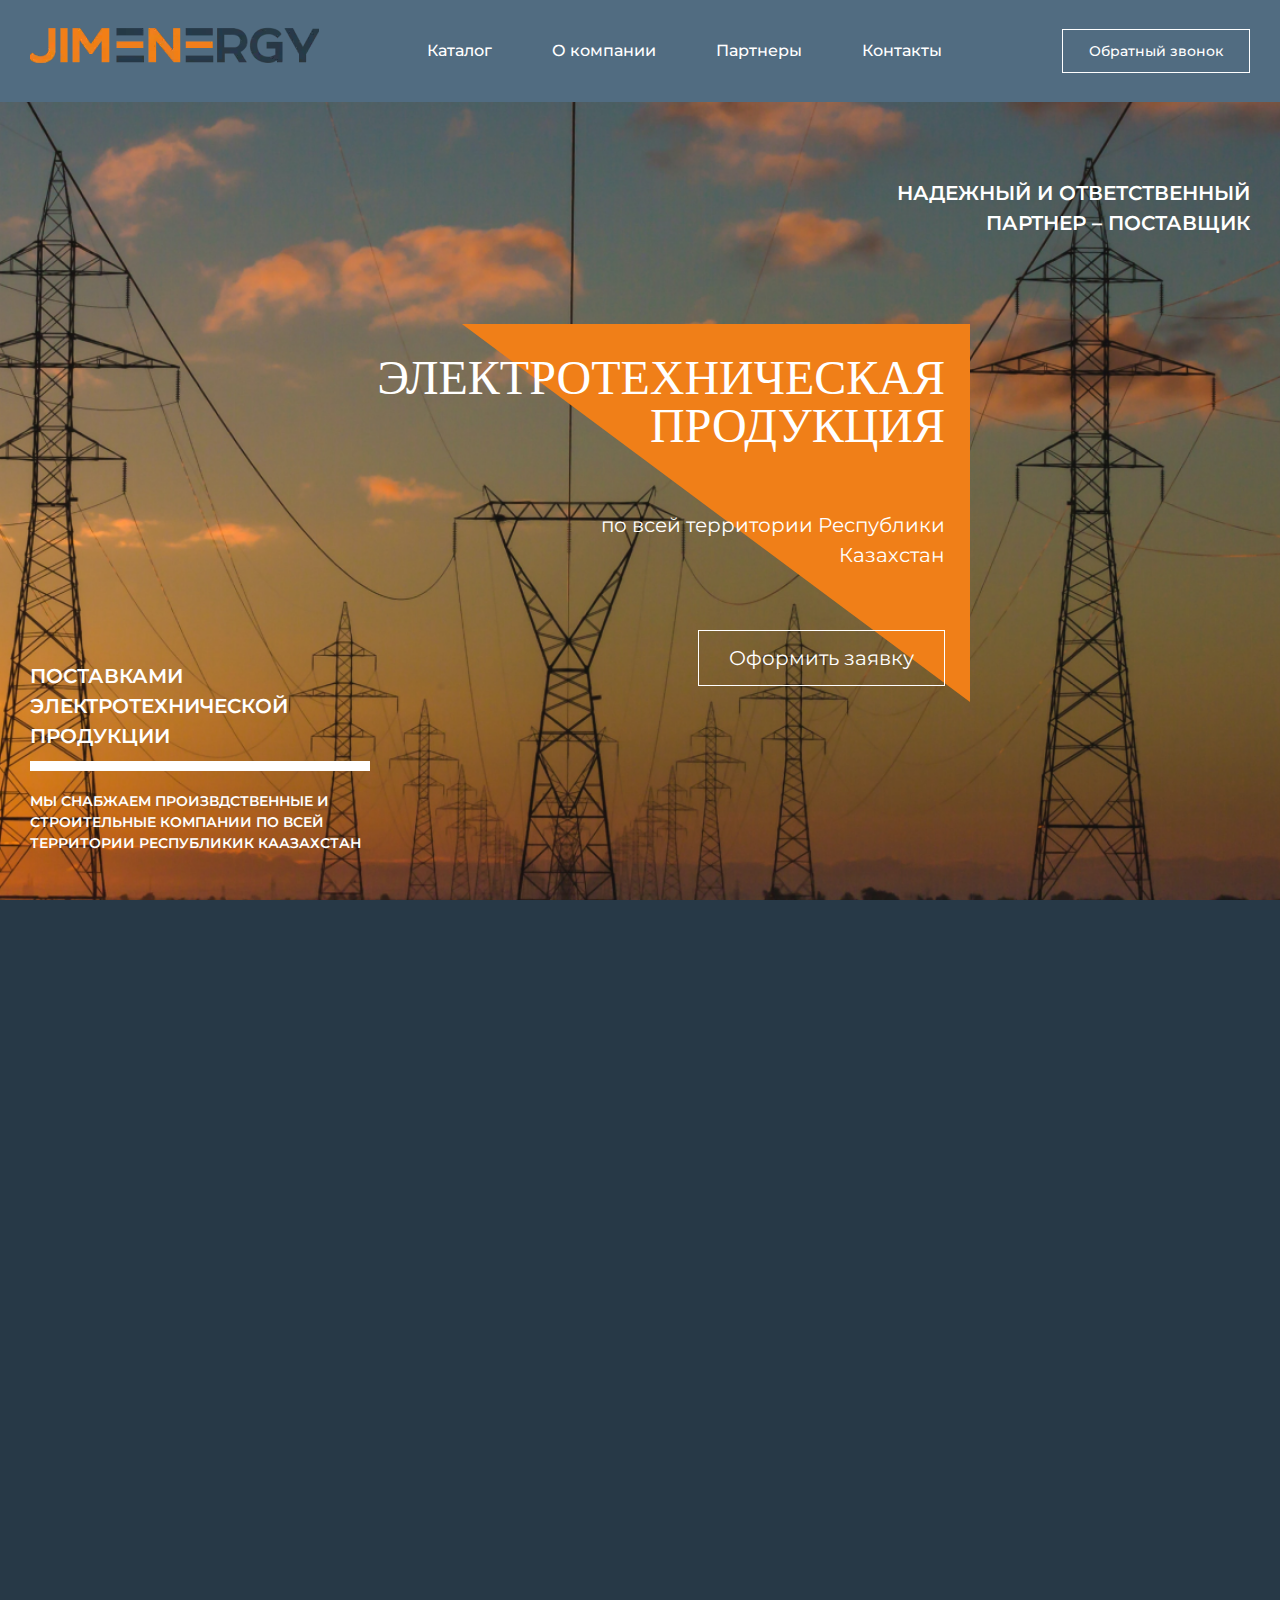
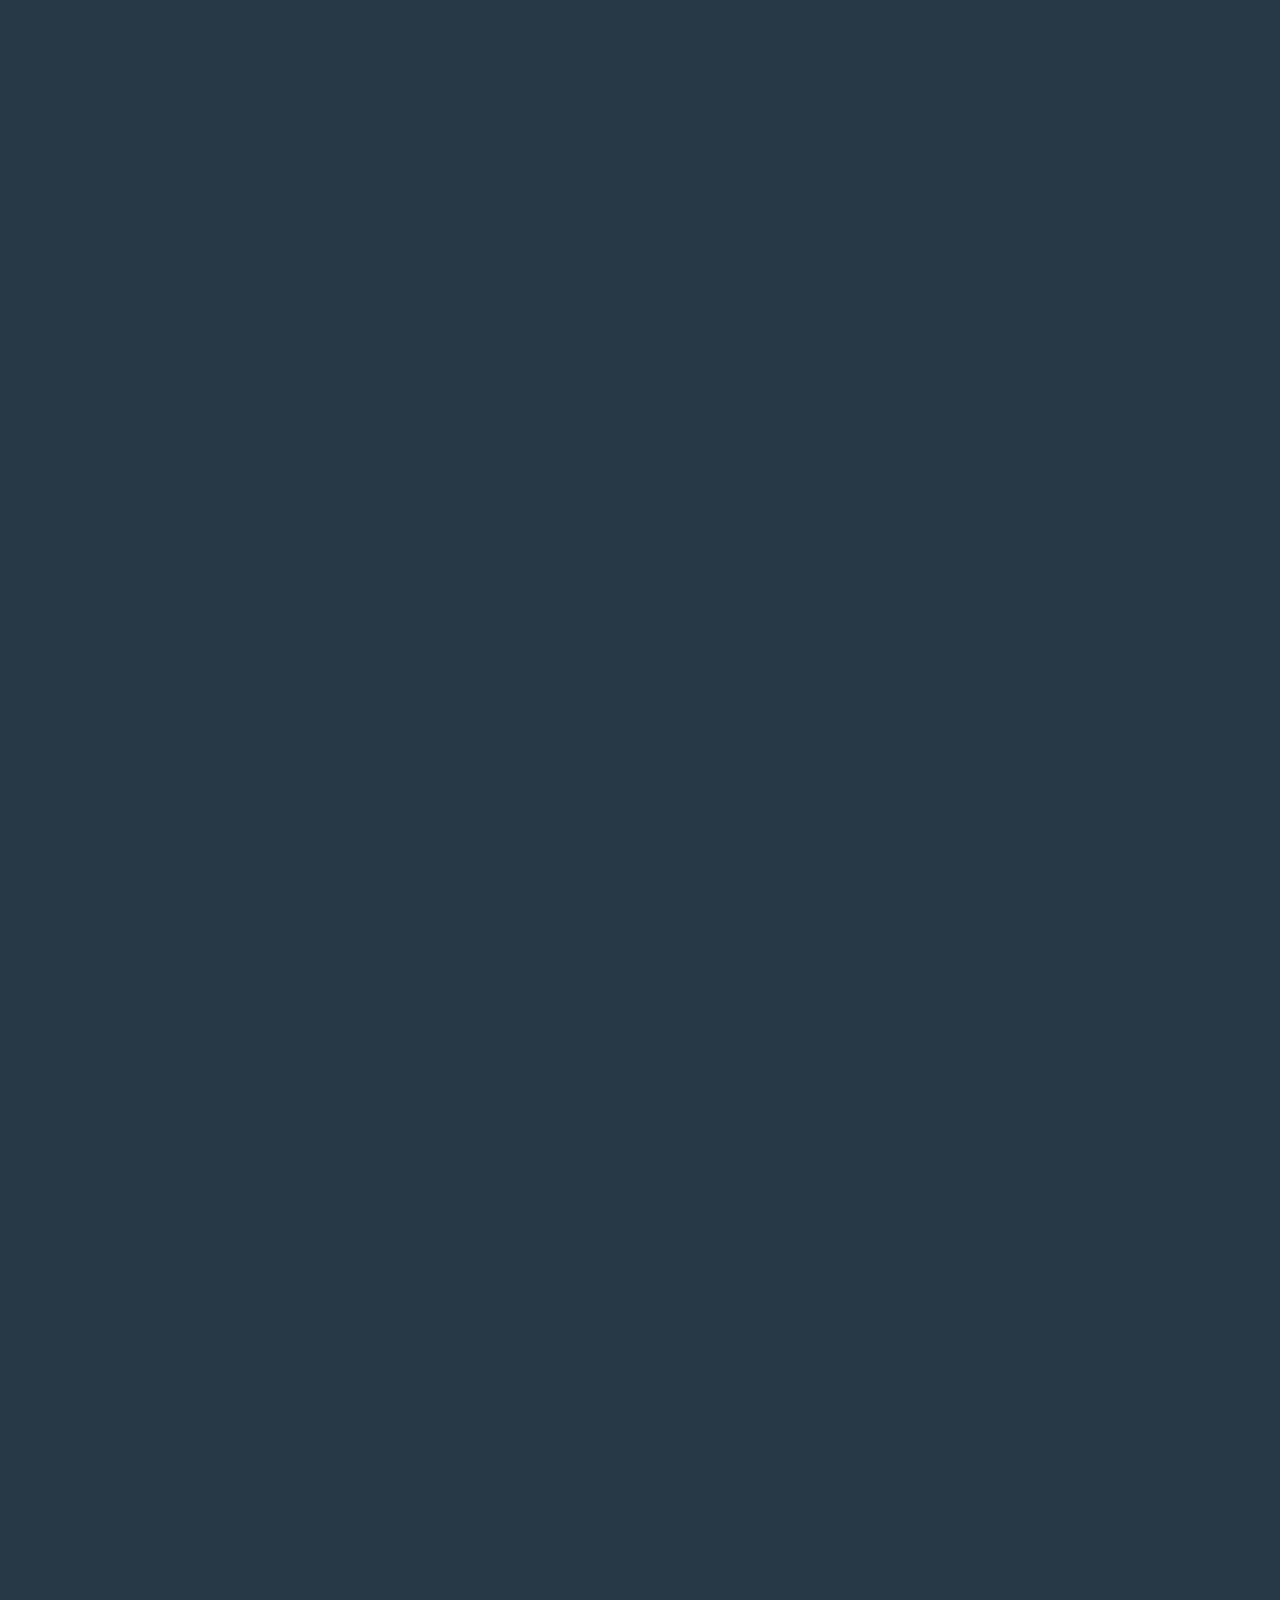
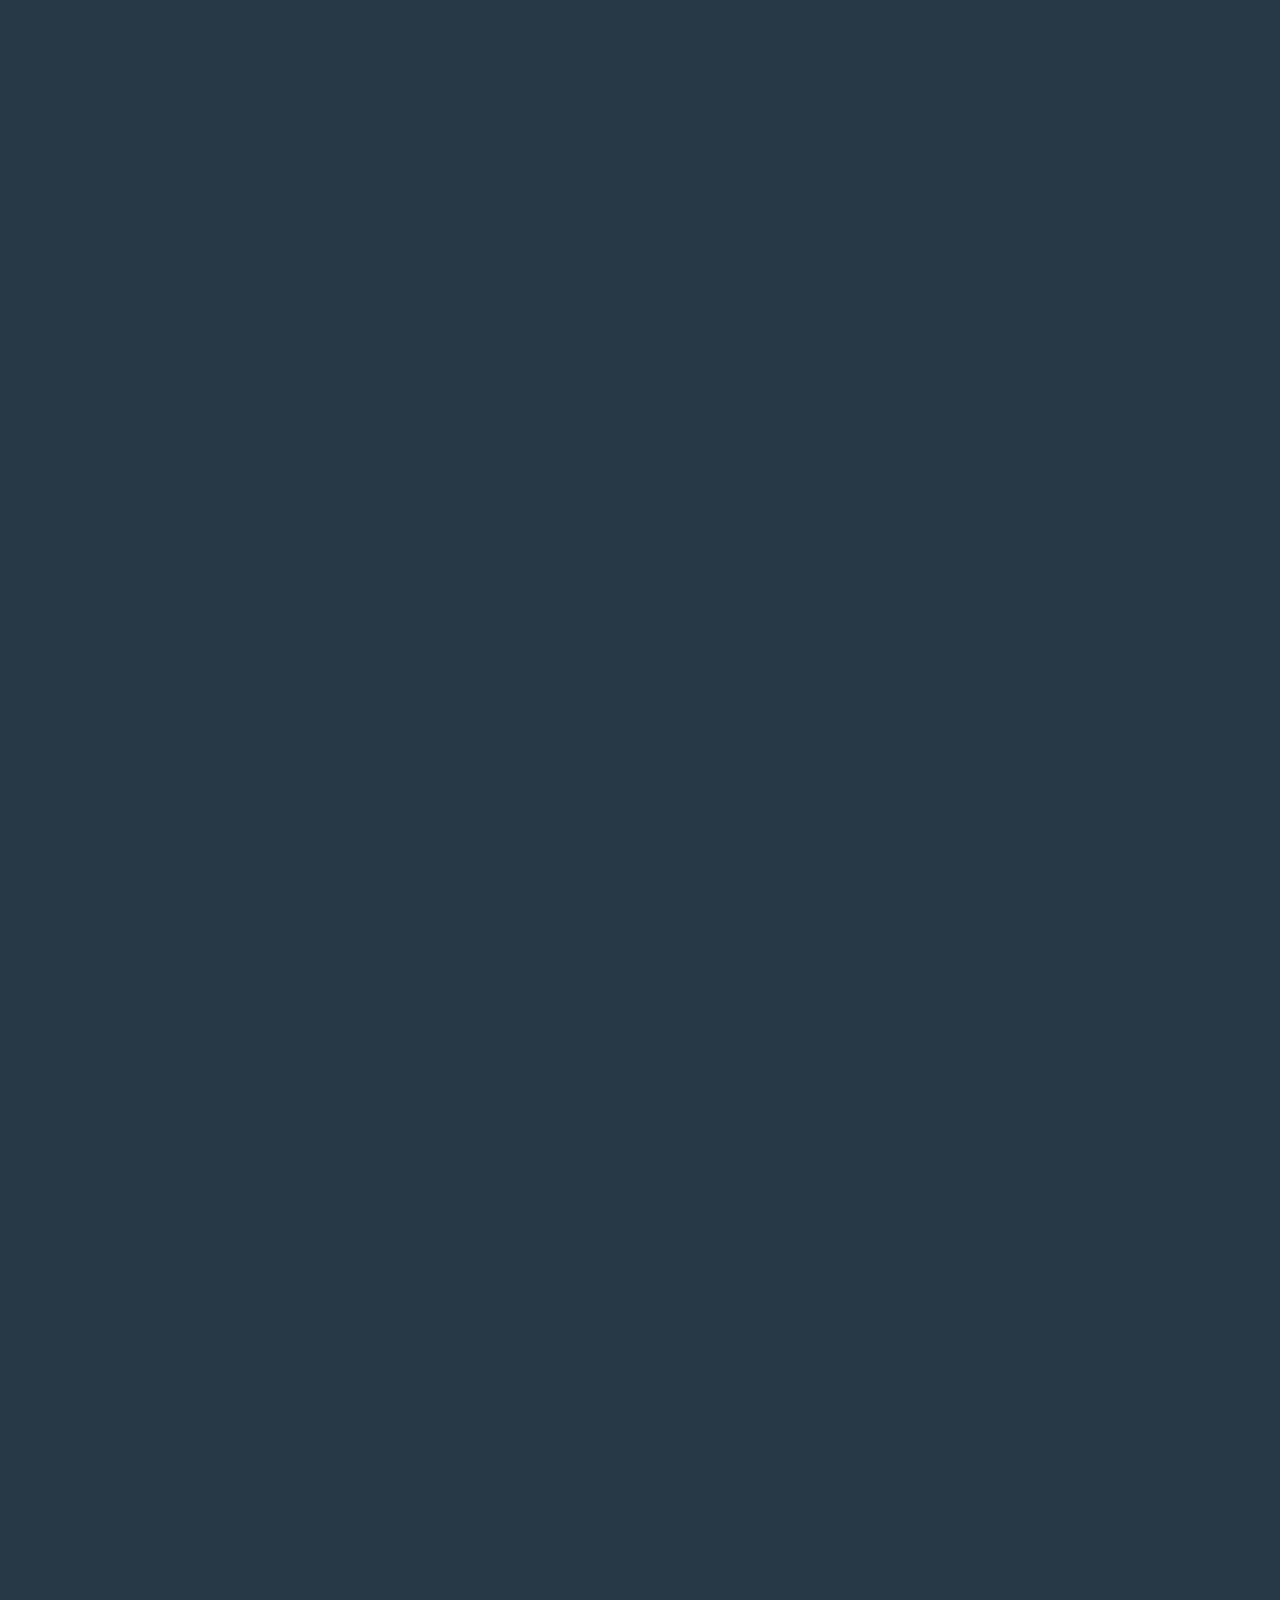
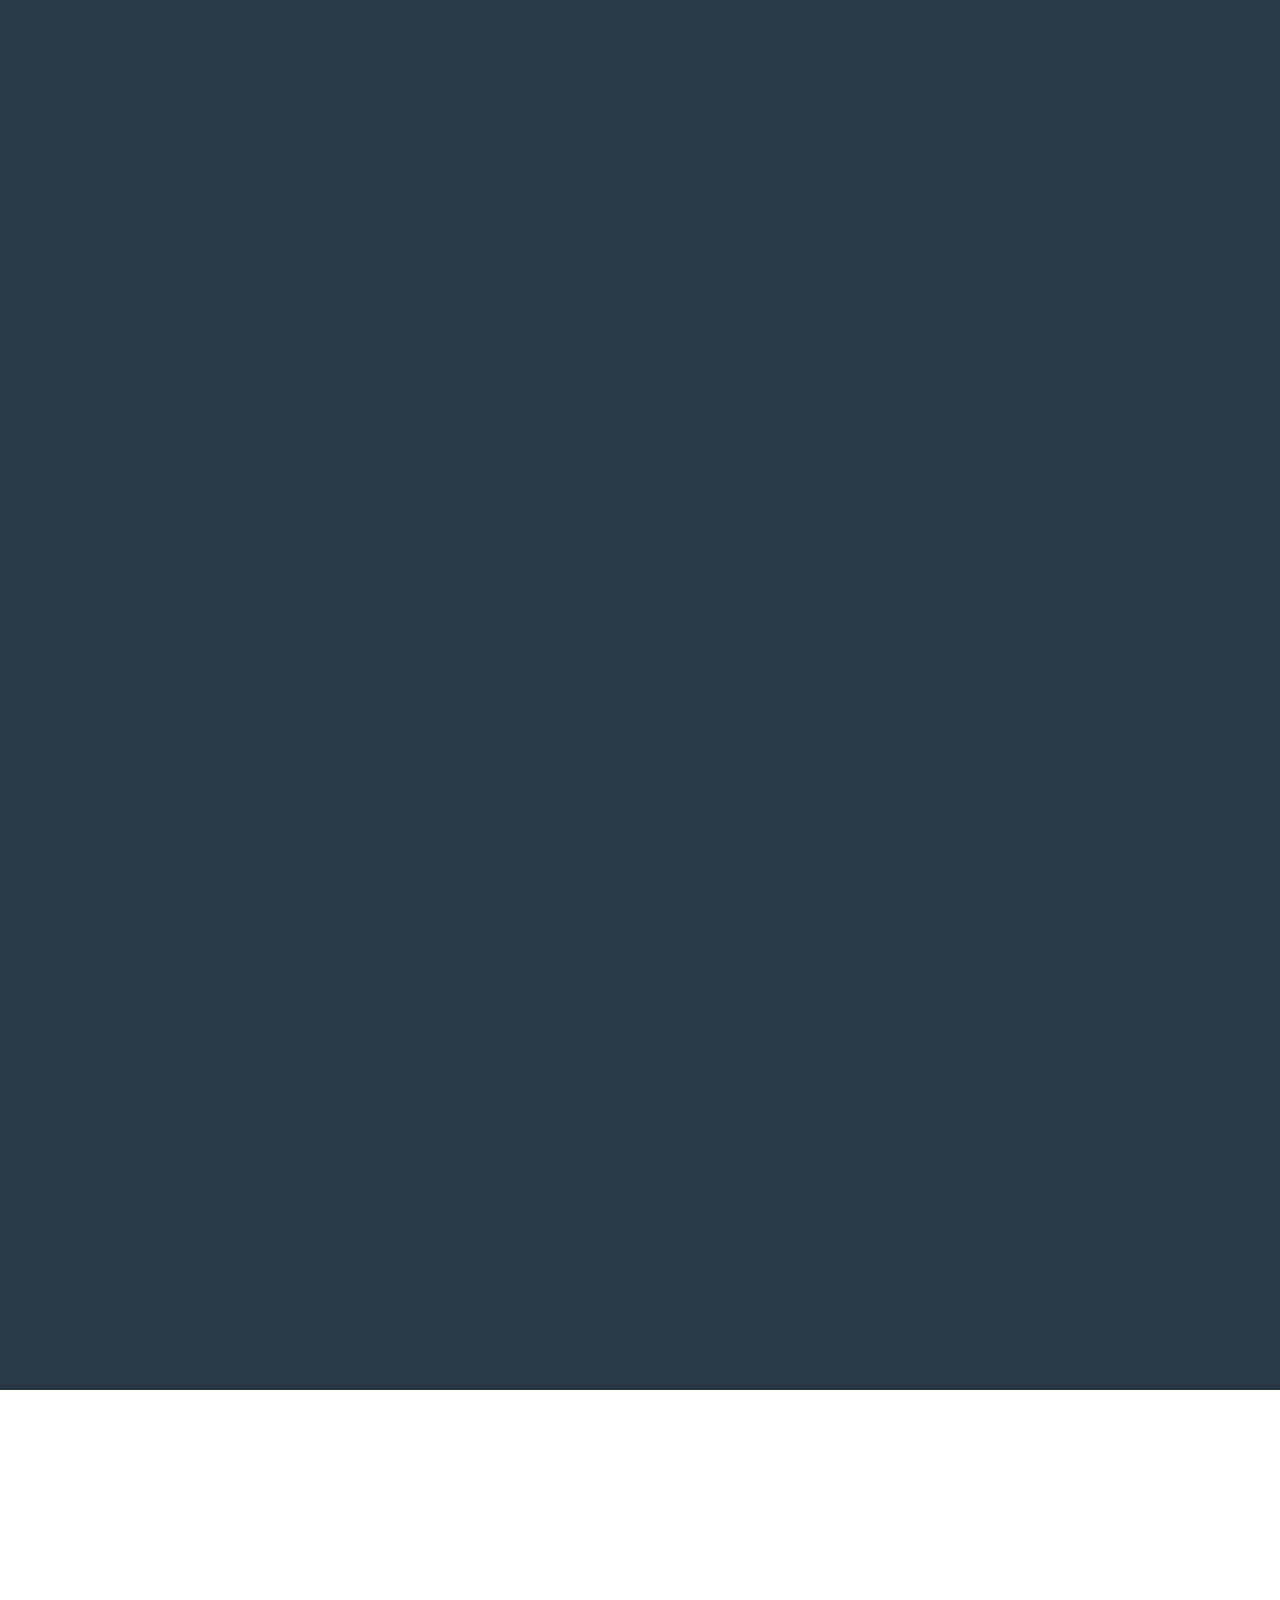
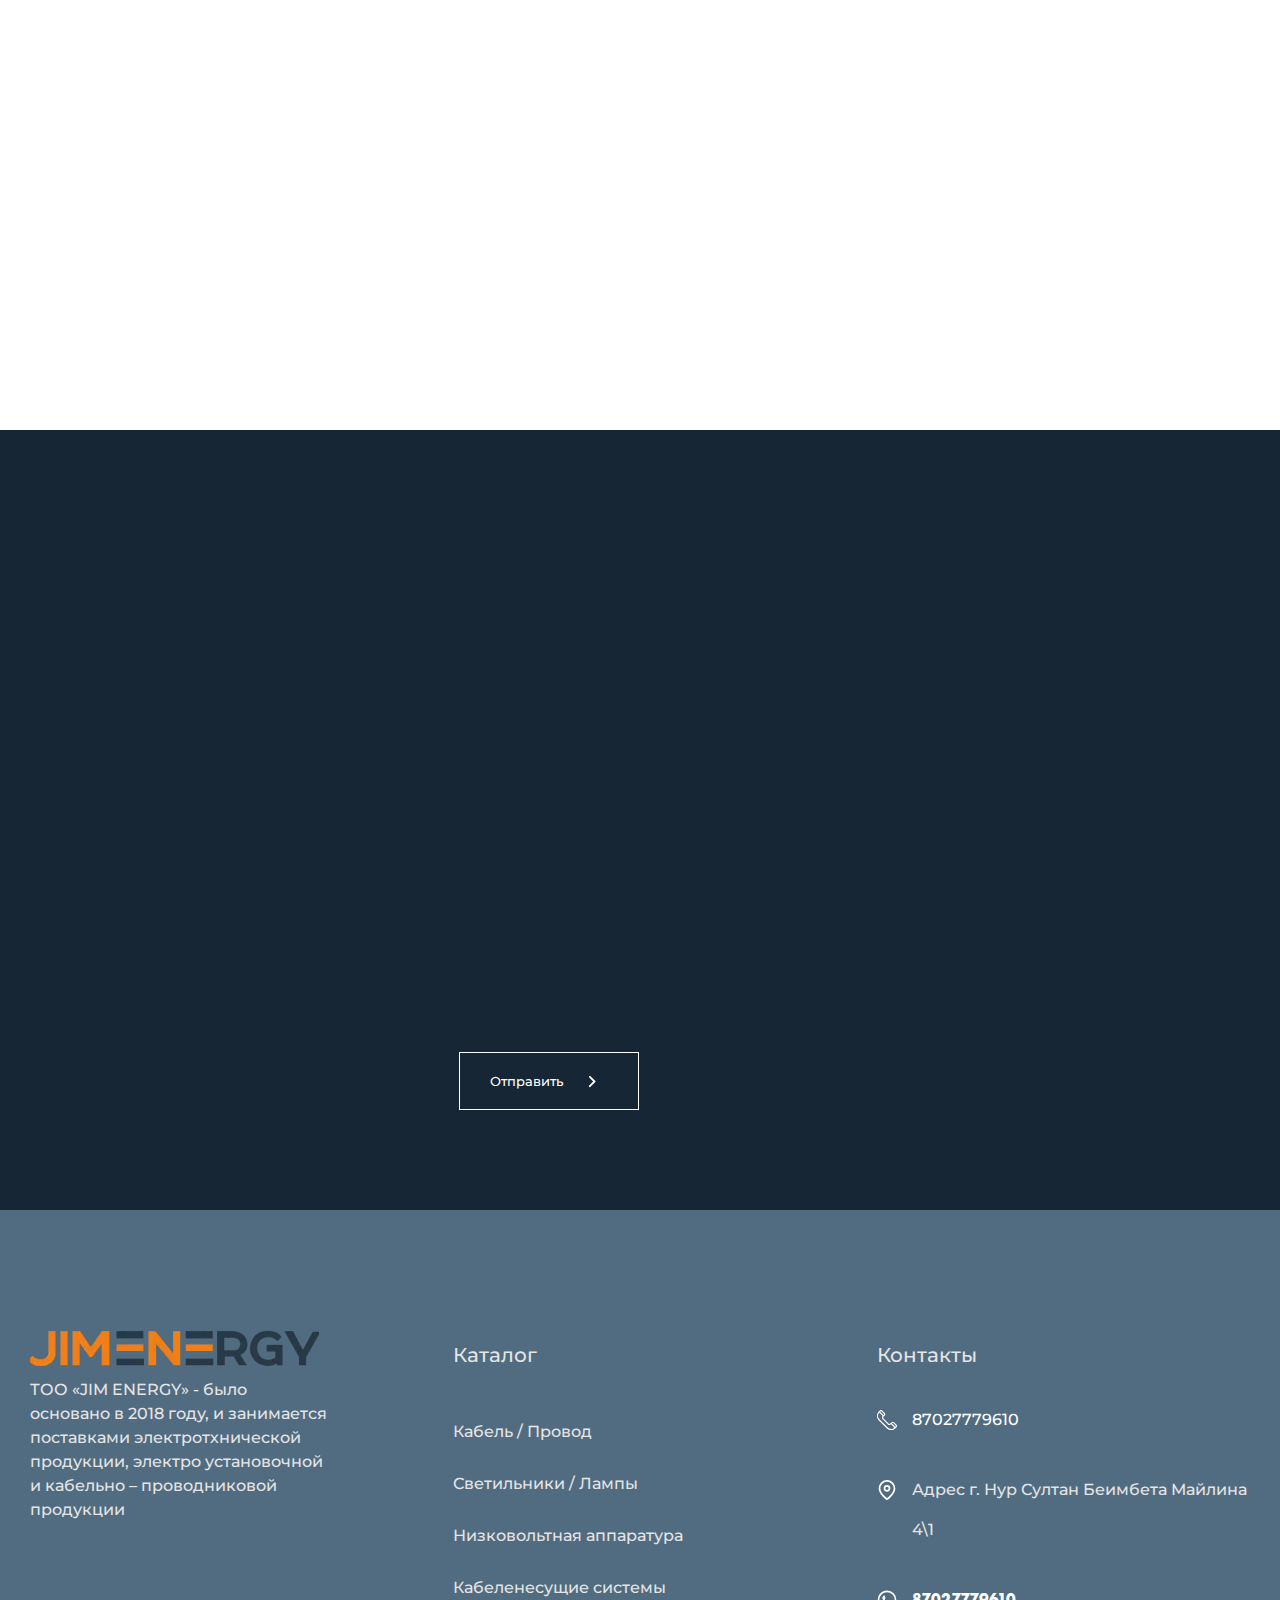
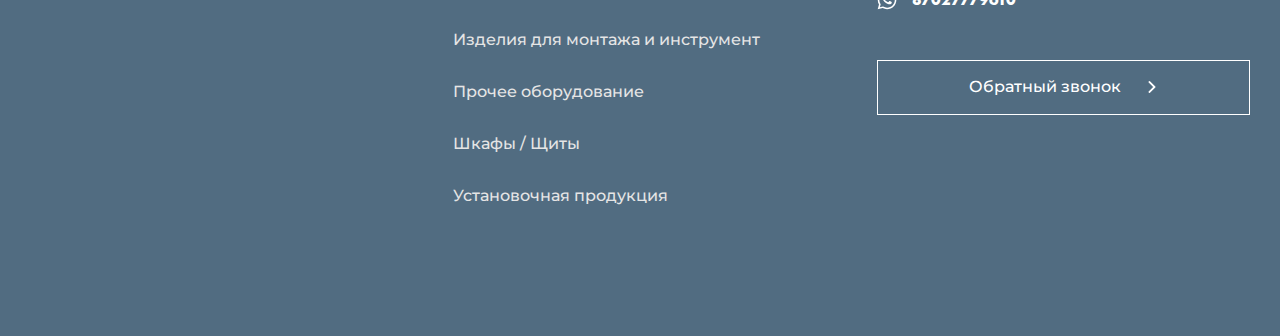
==== commit 4572de31: "Add files via upload" ====
--- a/index.html
+++ b/index.html
@@ -54,16 +54,17 @@
                         <div class="intro__inner">                              <div class="intro__row intro-top">-                                <h4 class="intro-suptitle">надежный и ответственный <br>партнер – поставщик</h4>+                                <h4 class="intro-suptitle anim-item anim-no-hide">надежный и ответственный <br>партнер –+                                    поставщик</h4>                             </div> <!-- intro-top -->                              <div class="intro__row intro-bottom">                                 <div class="intro-bottom-column intro-bottom-left"> -                                    <h4 class="intro-suptitle">+                                    <h4 class="intro-suptitle anim-item anim-no-hide">                                         поставками <br>электротехнической <br>продукции                                     </h4>-                                    <p class="intro-suptitle intro-suptitle-caption">+                                    <p class="intro-suptitle intro-suptitle-caption anim-item anim-no-hide">                                         Мы снабжаем произвдственные и строительные                                         компании по всей территории Республикик Каазахстан                                     </p>@@ -75,10 +76,10 @@
                                     <h1 class="intro__title anim-item anim-no-hide">                                         электротехническая <br>продукция                                     </h1>-                                    <p class="intro__info">+                                    <p class="intro__info anim-item anim-no-hide">                                         по всей территории Республики Казахстан                                     </p>-                                    <a href="#" data-goto=".feedback" class="intro__button">+                                    <a href="#" data-goto=".feedback" class="intro__button anim-item anim-no-hide">                                         Оформить заявку                                     </a>                                     <div class="intro-buttom-background"></div>@@ -256,28 +257,28 @@
                             <p>НИШ г.Туркестан                             </p>                         </div>-                        <div id="projects-more" class="projects__item projects-more anim-item">+                        <div class="projects__item projects-more anim-item">                             <div class="projects__image image">                                 <picture><source srcset="img/projects/5.webp" type="image/webp"><img src="img/projects/5.jpg" alt="Фотография с проектов номер 5"></picture>                             </div>                             <p>НИШ г.Алматы                             </p>                         </div>-                        <div id="projects-more" class="projects__item projects-more anim-item">+                        <div class="projects__item projects-more anim-item">                             <div class="projects__image image">                                 <picture><source srcset="img/projects/6.webp" type="image/webp"><img src="img/projects/6.jpg" alt="Фотография с проектов номер 6"></picture>                             </div>                             <p>Костанайская область Завод «Соколов Сарыбай»                             </p>                         </div>-                        <div id="projects-more" class="projects__item projects-more anim-item">+                        <div class="projects__item projects-more anim-item">                             <div class="projects__image image">                                 <picture><source srcset="img/projects/7.webp" type="image/webp"><img src="img/projects/7.jpg" alt="Фотография с проектов номер 7"></picture>                             </div>                             <p>Мегаклимат Астана                             </p>                         </div>-                        <div id="projects-more" class="projects__item projects-more anim-item">+                        <div class="projects__item projects-more anim-item">                             <div class="projects__image image">                                 <picture><source srcset="img/projects/8.webp" type="image/webp"><img src="img/projects/8.jpg" alt="Фотография с проектов номер 8"></picture>                             </div>@@ -287,9 +288,9 @@
                     </div>                     <span class="" id="dots"></span>                     <button id="btn-more" onclick="readMore()" class="show-more anim-item">-                        <p>-                            Показать ещё-                        </p>++                        Показать ещё+                         <picture><source srcset="img/icons/icons.svg#arrow" type="image/webp"><img src="img/icons/icons.svg#arrow" alt="show more"></picture>                     </button>                 </div>@@ -355,7 +356,7 @@
                      <div class="partners__title">                         <h2 class="title anim-item">Наши Партнеры</h2>-                        <p class="text">Мы успешно работаем с такими компаниями как:</p>+                        <p class="text anim-item">Мы успешно работаем с такими компаниями как:</p>                     </div>                      <div class="partners__items">@@ -385,25 +386,25 @@
                 </div>             </section> <!-- partners -->             <section class="feedback">-                <div class="feedback__map ibg">+                <div class="feedback__map anim-item ibg">                     <picture><source srcset="img/feedback/2.webp" type="image/webp"><img src="img/feedback/2.png" alt="1"></picture>                 </div>                 <div class="feedback__form">                     <h2 class="feedback__title title anim-item">Обратная связь</h2>                      <form action="#" class="feedback-form" id="form">-                        <div class="feedback__item">+                        <div class="feedback__item anim-item">                             <input type="text" name="name" id="name" placeholder="Ваше имя" class="form__input req">                         </div>-                        <div class="feedback__item">+                        <div class="feedback__item anim-item">                             <input type="tel" name="tel" id="tel" placeholder="Ваш номер телефона"                                 class="form__input req">                         </div>-                        <div class="feedback__item">+                        <div class="feedback__item anim-item">                             <textarea name="message" id="formMessage" placeholder="Сообщение"                                 class="form__input"></textarea>                         </div>-                        <button type="submit" class="form__button">Отправить</button>+                        <button type="submit" class="form__button anim-item">Отправить</button>                     </form>                 </div>             </section> <!-- feedback -->--- a/css/style.min.css
+++ b/css/style.min.css
@@ -1 +1 @@
-@charset "UTF-8";@import url(https://fonts.googleapis.com/css?family=Playfair+Display+SC:regular,700);@import url(https://fonts.googleapis.com/css?family=Montserrat:400,500,600,700);@import url(https://fonts.googleapis.com/css?family=Ubuntu:400);@font-face{font-family:Futura;font-display:swap;src:url("../fonts/ofont.ru_Futura PT.woff2") format("woff2"),url("../fonts/ofont.ru_Futura PT.woff") format("woff");font-weight:800;font-style:bold}*{padding:0;margin:0;border:0}*,:after,:before{-webkit-box-sizing:border-box;box-sizing:border-box}:active,:focus{outline:0}a:active,a:focus{outline:0}aside,footer,header,nav{display:block}body,html{height:100%;width:100%;font-size:100%;font-family:-apple-system,BlinkMacSystemFont,Segoe UI,Roboto,Oxygen,Ubuntu,Cantarell,Fira Sans,Droid Sans,Helvetica Neue,sans-serif;line-height:1;font-size:14px;-ms-text-size-adjust:100%;-moz-text-size-adjust:100%;-webkit-text-size-adjust:100%}button,input,textarea{font-family:Montserrat}input::-ms-clear{display:none}button{cursor:pointer}button::-moz-focus-inner{padding:0;border:0}a,a:visited{text-decoration:none}a:hover{text-decoration:none}ul li{list-style:none}img{vertical-align:top}h1,h2,h3,h4,h5,h6{font-size:inherit;font-weight:400}input[type=email],input[type=tel],input[type=text],textarea{-webkit-appearance:none;-moz-appearance:none;appearance:none}.input{border-radius:0!important;width:100%;display:block;padding:0 20px;font-size:20px;height:50px}.input._error{border:2px solid red}textarea.input{resize:none;padding:0 0}body,html{height:100%}body{color:#fff;font-size:48px;font-family:Montserrat;background-color:#273947}body.lock{overflow:hidden}.container{max-width:1260px;margin:0 auto;padding:0 20px}.wrapper{width:100%;min-height:100vh;display:-webkit-box;display:-ms-flexbox;display:flex;-webkit-box-orient:vertical;-webkit-box-direction:normal;-ms-flex-direction:column;flex-direction:column;overflow:hidden}.page{-webkit-box-flex:1;-ms-flex:1 1 auto;flex:1 1 auto}.ibg{background-position:center;background-size:cover;background-repeat:no-repeat;position:relative}.ibg img{width:0;height:0;position:absolute;top:0;left:0;opacity:0;visibility:hidden;-o-object-fit:cover;object-fit:cover}.title{font-family:PlayfairDisplaySC;line-height:116.6666666667%;text-transform:uppercase;white-space:nowrap;font-size:48px;margin-bottom:110px;opacity:0;-webkit-transform:translate(-100%,0);-ms-transform:translate(-100%,0);transform:translate(-100%,0);-webkit-transition:all .8s ease;-o-transition:all .8s ease;transition:all .8s ease}.title.active{opacity:1;-webkit-transform:translate(0,0);-ms-transform:translate(0,0);transform:translate(0,0)}.subtitle{font-family:PlayfairDisplaySC;font-size:36px;font-weight:700;margin-bottom:50px;opacity:0;-webkit-transform:translate(-100%,0);-ms-transform:translate(-100%,0);transform:translate(-100%,0);-webkit-transition:all .8s ease;-o-transition:all .8s ease;transition:all .8s ease}.subtitle.active{opacity:1;-webkit-transform:translate(0,0);-ms-transform:translate(0,0);transform:translate(0,0)}.padding{padding-top:120px;padding-bottom:120px}.image{position:relative;-ms-flex-item-align:start;align-self:flex-start}.image img{position:relative;border-radius:2px}.image::before{border-radius:2px;content:"";position:absolute;width:100%;height:100%;top:20px;left:20px;z-index:-1;background-color:#f07f18}body.pc .menu__list>li:hover .menu__sub-list{opacity:1;visibility:visible;-webkit-transform:translate(0,0);-ms-transform:translate(0,0);transform:translate(0,0);pointer-events:all}body.touch .menu__arrow{display:block;width:0;height:0;margin-left:5px;border-left:5px solid transparent;border-right:5px solid transparent;border-top:10px solid #333;-webkit-transition:-webkit-transform .3s ease;transition:-webkit-transform .3s ease;-o-transition:transform .3s ease;transition:transform .3s ease;transition:transform .3s ease,-webkit-transform .3s ease}body.touch .menu__list>li{display:-webkit-box;display:-ms-flexbox;display:flex;-webkit-box-align:center;-ms-flex-align:center;align-items:center}body.touch .menu__link{-webkit-box-flex:1;-ms-flex:1 1 auto;flex:1 1 auto}body.touch .menu__list>li.active .menu__sub-list{opacity:1;visibility:visible;-webkit-transform:translate(0,0);-ms-transform:translate(0,0);transform:translate(0,0);pointer-events:all}body.touch .menu__list>li.active .menu__arrow{-webkit-transform:rotate(-180deg);-ms-transform:rotate(-180deg);transform:rotate(-180deg)}.header{position:absolute;width:100%;top:0;left:0;min-height:70px}.header.scroll .header__wrapper{padding:5px 0}.header__wrapper{padding:27px 0;position:fixed;top:0;left:0;width:100%;z-index:10;background-color:#516c81;-webkit-transition:padding .3s ease;-o-transition:padding .3s ease;transition:padding .3s ease}.header__content{display:-webkit-box;display:-ms-flexbox;display:flex;-webkit-box-align:center;-ms-flex-align:center;align-items:center;-webkit-box-pack:justify;-ms-flex-pack:justify;justify-content:space-between}.header__logo img{width:100%}.menu__icon{display:none}.menu__list>li{position:relative}.menu__link{color:#fff;white-space:nowrap;font-size:16px;font-weight:500;opacity:1;-webkit-transition:opacity .3s ease;-o-transition:opacity .3s ease;transition:opacity .3s ease;-webkit-transition:all .3s ease;-o-transition:all .3s ease;transition:all .3s ease}.header__button{padding:14px 26px;color:#fff;border:1px solid #fff;font-size:14px;margin-left:60px;-webkit-transition:all .3s ease;-o-transition:all .3s ease;transition:all .3s ease}.footer{background-color:#516c81;padding:0 20px;display:grid;grid-template-columns:1fr minmax(auto,1220px) 1fr;grid-template-rows:1fr}.footer__wrapper{grid-column:2/3;display:grid;grid-template-columns:repeat(auto-fit,minmax(270px,1fr));-webkit-column-gap:50px;-moz-column-gap:50px;column-gap:50px}.footer__link,.footer__text,.footer__title{font-weight:500;line-height:250%;font-size:16px;color:#e5e5e5}.footer__text-about{line-height:150%;max-width:300px}.footer__title{font-size:20px!important;margin-bottom:20px}.footer__button{color:#fff;padding:0 30px;border:1px solid #fff;min-height:55px;gap:25px;display:-webkit-box;display:-ms-flexbox;display:flex;-webkit-box-align:center;-ms-flex-align:center;align-items:center;-webkit-box-pack:center;-ms-flex-pack:center;justify-content:center;margin-top:40px;-webkit-transition:all .3s ease;-o-transition:all .3s ease;transition:all .3s ease}.footer__button picture{-webkit-transform:rotate(-90deg);-ms-transform:rotate(-90deg);transform:rotate(-90deg);width:12px;height:12px}.footer__contacts{display:-webkit-box;display:-ms-flexbox;display:flex;-webkit-box-orient:vertical;-webkit-box-direction:normal;-ms-flex-direction:column;flex-direction:column;gap:30px}.footer-links{display:-webkit-box;display:-ms-flexbox;display:flex;gap:15px}.footer-links a{color:#fff}.footer-links img,.footer-links picture{height:20px;-webkit-box-flex:0;-ms-flex:0 0 20px;flex:0 0 20px;position:relative;top:50%}.footer-links:nth-child(3){font-family:Futura}.footer__list{line-height:40px}.popup{width:100%;height:100%;position:fixed;top:0;left:0;z-index:50;background-color:rgba(0,0,0,.8);opacity:0;visibility:hidden;overflow-y:auto;overflow-x:hidden;-webkit-transition:all .5s ease;-o-transition:all .5s ease;transition:all .5s ease}.popup.open{opacity:1;visibility:visible}.popup__body{min-height:100%;padding:30px 10px;display:-webkit-box;display:-ms-flexbox;display:flex;-webkit-box-align:center;-ms-flex-align:center;align-items:center;-webkit-box-pack:center;-ms-flex-pack:center;justify-content:center;-webkit-transition:all .5s ease;-o-transition:all .5s ease;transition:all .5s ease}.popup__content{max-width:800px;padding:20px;background-color:#fff;color:#000;position:relative;opacity:0;-webkit-transform:perspective(600px) translate(0,-100%) rotateX(45deg);transform:perspective(600px) translate(0,-100%) rotateX(45deg);-webkit-transition:all .5s ease;-o-transition:all .5s ease;transition:all .5s ease}.popup.open .popup__content{opacity:1;-webkit-transform:perspective(600px) translate(0,0) rotateX(0);transform:perspective(600px) translate(0,0) rotateX(0)}.popup__close{width:20px;height:15px;position:absolute;top:10px;right:10px;font-size:20px}.popup__close::after,.popup__close::before{content:"";position:absolute;width:100%;height:10%;left:0;background-color:#333}.popup__close::before{top:50%;-webkit-transform:rotate(-45deg) translate(0,-50%);-ms-transform:rotate(-45deg) translate(0,-50%);transform:rotate(-45deg) translate(0,-50%)}.popup__close::after{bottom:50%;-webkit-transform:rotate(45deg) translate(0,50%);-ms-transform:rotate(45deg) translate(0,50%);transform:rotate(45deg) translate(0,50%)}.popup__title{font-size:40px;font-weight:700;margin-bottom:1em}.popup__text{font-size:20px;line-height:150%}body.pc .intro__image{background-attachment:fixed}.intro{min-height:100vh;position:relative}.intro .intro__image{position:absolute;width:100%;height:100%;top:0;left:0}.intro__content{position:relative;z-index:2;margin-top:102px}.intro__inner{display:-webkit-box;display:-ms-flexbox;display:flex;-webkit-box-orient:vertical;-webkit-box-direction:normal;-ms-flex-direction:column;flex-direction:column}.intro-top{text-align:right;padding:76px 0;padding-bottom:116px}.intro-suptitle{font-weight:600;line-height:150%;text-transform:uppercase;font-size:20px}.intro-suptitle-caption{font-size:14px}.intro-bottom{-webkit-box-flex:0;-ms-flex:0 1 500px;flex:0 1 500px;display:-webkit-box;display:-ms-flexbox;display:flex}.intro-bottom-left{max-width:340px;-ms-flex-item-align:end;align-self:flex-end}.intro-bottom-left h4{position:relative;margin-bottom:40px}.intro-bottom-left h4::after{content:"";position:absolute;width:100%;height:10px;bottom:-20px;left:0;background-color:#fff}.intro-bottom-right{text-align:right;max-width:550px;display:-webkit-inline-box;display:-ms-inline-flexbox;display:inline-flex;-webkit-box-align:end;-ms-flex-align:end;align-items:flex-end;-webkit-box-orient:vertical;-webkit-box-direction:normal;-ms-flex-direction:column;flex-direction:column;gap:60px;position:relative}.intro-bottom-right .intro-buttom-background{position:absolute;z-index:-1;top:-30px;right:-25px;width:0;height:0;border-style:solid;border-width:0 508px 378px 0;border-color:transparent #f07f18 transparent transparent}.intro__title{font-family:PlayfairDisplaySC;text-transform:uppercase;white-space:nowrap;font-size:48px;opacity:0;-webkit-transform:translate(-100%,0);-ms-transform:translate(-100%,0);transform:translate(-100%,0);-webkit-transition:all .8s ease;-o-transition:all .8s ease;transition:all .8s ease}.intro__title.active{opacity:1;-webkit-transform:translate(0,0);-ms-transform:translate(0,0);transform:translate(0,0)}.intro__info{max-width:350px;line-height:150%;font-size:20px}.intro__button{display:-webkit-inline-box;display:-ms-inline-flexbox;display:inline-flex;max-width:250px;color:#fff;border:1px solid #fff;padding:17px 30px;font-size:20px;-webkit-transition:all .3s ease;-o-transition:all .3s ease;transition:all .3s ease}.about__inner{display:-webkit-box;display:-ms-flexbox;display:flex;-webkit-box-pack:justify;-ms-flex-pack:justify;justify-content:space-between;gap:60px}.about__info{font-weight:600;line-height:150%;font-size:20px;opacity:0;-webkit-transform:translate(-100%,0);-ms-transform:translate(-100%,0);transform:translate(-100%,0);-webkit-transition:all .8s ease;-o-transition:all .8s ease;transition:all .8s ease}.about__info.active{opacity:1;-webkit-transform:translate(0,0);-ms-transform:translate(0,0);transform:translate(0,0)}.about__list li{position:relative;margin-left:15px;opacity:0;-webkit-transform:translate(-100%,0);-ms-transform:translate(-100%,0);transform:translate(-100%,0);-webkit-transition:all .8s ease;-o-transition:all .8s ease;transition:all .8s ease}.about__list li::before{content:"";position:absolute;width:6px;height:2px;top:50%;left:-15px;background-color:#fff}.about__list li.active{opacity:1;-webkit-transform:translate(0,0);-ms-transform:translate(0,0);transform:translate(0,0)}.about__list li:nth-child(1){-webkit-transition:all .65s ease .2s;-o-transition:all .65s ease .2s;transition:all .65s ease .2s}.about__list li:nth-child(2){-webkit-transition:all .65s ease .4s;-o-transition:all .65s ease .4s;transition:all .65s ease .4s}.about__list li:nth-child(3){-webkit-transition:all .65s ease .6s;-o-transition:all .65s ease .6s;transition:all .65s ease .6s}.about__list li:nth-child(4){-webkit-transition:all .65s ease .8s;-o-transition:all .65s ease .8s;transition:all .65s ease .8s}.about__list li:nth-child(5){-webkit-transition:all .65s ease 1s;-o-transition:all .65s ease 1s;transition:all .65s ease 1s}.about__column-text{-webkit-box-flex:1;-ms-flex:1 1 580px;flex:1 1 580px;display:-webkit-box;display:-ms-flexbox;display:flex;-webkit-box-orient:vertical;-webkit-box-direction:normal;-ms-flex-direction:column;flex-direction:column;gap:45px}.about__image{-webkit-box-flex:1;-ms-flex:1 1 550px;flex:1 1 550px;margin-right:20px;opacity:0;-webkit-transform:translate(100%,0);-ms-transform:translate(100%,0);transform:translate(100%,0);-webkit-transition:all .8s ease;-o-transition:all .8s ease;transition:all .8s ease}.about__image img{width:100%;-o-object-fit:cover;object-fit:cover}.about__image.active{opacity:1;-webkit-transform:translate(0,0);-ms-transform:translate(0,0);transform:translate(0,0)}.benefits{display:grid;padding-left:20px;padding-right:20px;grid-template-columns:1fr minmax(auto,1260px) 1fr}.benefits__inner{grid-column:2/3}.benefits__items{display:grid;grid-template-columns:repeat(auto-fit,minmax(280px,1fr));grid-auto-rows:1fr;gap:50px;margin-bottom:120px}.benefits__item{display:-webkit-box;display:-ms-flexbox;display:flex;-webkit-box-align:start;-ms-flex-align:start;align-items:flex-start;gap:30px;opacity:0;-webkit-transform:translate(-100%,0);-ms-transform:translate(-100%,0);transform:translate(-100%,0);-webkit-transition:all .8s ease;-o-transition:all .8s ease;transition:all .8s ease}.benefits__item.active{opacity:1;-webkit-transform:translate(0,0);-ms-transform:translate(0,0);transform:translate(0,0)}.benefits__item-image{-webkit-box-flex:0;-ms-flex:0 0 70px;flex:0 0 70px;height:70px}.benefits__item-content h4{font-size:20px;line-height:150%;font-weight:600;margin-bottom:15px}.benefits__item-content p{font-size:16px;line-height:150%;font-weight:500}.benefits__item:nth-child(1){-webkit-transform:translate(100%,0);-ms-transform:translate(100%,0);transform:translate(100%,0)}.benefits__item:nth-child(1).active{-webkit-transform:translate(0,0);-ms-transform:translate(0,0);transform:translate(0,0)}.benefits__item:nth-child(3){-webkit-transform:translate(100%,0);-ms-transform:translate(100%,0);transform:translate(100%,0)}.benefits__item:nth-child(3).active{-webkit-transform:translate(0,0);-ms-transform:translate(0,0);transform:translate(0,0)}.benefits__item:nth-child(5){-webkit-transform:translate(100%,0);-ms-transform:translate(100%,0);transform:translate(100%,0)}.benefits__item:nth-child(5).active{-webkit-transform:translate(0,0);-ms-transform:translate(0,0);transform:translate(0,0)}.benefits__info{gap:60px}.benefits__info .benefits__info-column-text{-webkit-box-ordinal-group:3;-ms-flex-order:2;order:2}.benefits__info .benefits__info-column-iamge{-webkit-box-ordinal-group:2;-ms-flex-order:1;order:1}.working{display:grid;padding-left:20px;padding-right:20px;grid-template-columns:1fr minmax(auto,1260px) 1fr}.working__inner{grid-column:2/3}.projects{display:grid;padding-left:20px;padding-right:20px;grid-template-columns:1fr minmax(auto,1260px) 1fr}.projects__inner{grid-column:2/3}.projects__items{display:grid;grid-template-columns:repeat(auto-fit,minmax(290px,1fr));justify-items:center;-webkit-column-gap:30px;-moz-column-gap:30px;column-gap:30px;row-gap:70px}.projects__item{width:100%;margin-right:10px;opacity:0;-webkit-transform:translate(-100%,0);-ms-transform:translate(-100%,0);transform:translate(-100%,0);-webkit-transition:all .8s ease;-o-transition:all .8s ease;transition:all .8s ease}.projects__item .image{-ms-flex-item-align:stretch;align-self:stretch;justify-self:stretch}.projects__item .image img{width:100%;height:100%;-o-object-fit:cover;object-fit:cover}.projects__item .image::before{top:10px;left:10px}.projects__item p{max-width:290px;text-align:center;font-weight:600;font-size:20px;line-height:150%;margin:25px auto}.projects__item.active{opacity:1;-webkit-transform:translate(0,0);-ms-transform:translate(0,0);transform:translate(0,0)}.projects-more{display:none}.show-more{display:-webkit-box;display:-ms-flexbox;display:flex;-webkit-box-align:center;-ms-flex-align:center;align-items:center;-webkit-box-pack:center;-ms-flex-pack:center;justify-content:center;max-width:225px;margin:0 auto;margin-top:100px;-webkit-box-flex:0;-ms-flex:0 1 225px;flex:0 1 225px;gap:37px;min-height:55px;padding:0 30px;background-color:transparent;border:1px solid #fff;opacity:0;-webkit-transition:all .8s ease;-o-transition:all .8s ease;transition:all .8s ease}.show-more p{font-size:16px;color:#fff}.show-more img,.show-more picture{width:7px;height:12px}.show-more.active{opacity:1}.show-more.more img{-webkit-transform:rotate(-180deg);-ms-transform:rotate(-180deg);transform:rotate(-180deg)}.catalog{display:grid;grid-template-columns:1fr minmax(auto,1260px) 1fr}.catalog__inner{padding:0 20px;grid-column:2/3}.catalog__items{display:grid;grid-template-columns:repeat(auto-fit,minmax(280px,1fr));grid-auto-rows:1fr;gap:20px}.catalog__item{position:relative;z-index:1;opacity:0;-webkit-transform:translate(-100%,0);-ms-transform:translate(-100%,0);transform:translate(-100%,0);-webkit-transition:all .8s ease;-o-transition:all .8s ease;transition:all .8s ease}.catalog__item::before{content:"";position:absolute;width:100%;height:100%;top:0;left:0;background-color:#f07f18;z-index:-1}.catalog__item.active{opacity:1;-webkit-transform:translate(0,0);-ms-transform:translate(0,0);transform:translate(0,0)}.catalog__item:nth-child(1){-webkit-transition:all .8s ease .2s;-o-transition:all .8s ease .2s;transition:all .8s ease .2s;-webkit-transform:translate(100%,0);-ms-transform:translate(100%,0);transform:translate(100%,0)}.catalog__item:nth-child(1).active{-webkit-transform:translate(0,0);-ms-transform:translate(0,0);transform:translate(0,0)}.catalog__item:nth-child(2){-webkit-transition:all .8s ease .4s;-o-transition:all .8s ease .4s;transition:all .8s ease .4s}.catalog__item:nth-child(3){-webkit-transition:all .8s ease .6s;-o-transition:all .8s ease .6s;transition:all .8s ease .6s;-webkit-transform:translate(100%,0);-ms-transform:translate(100%,0);transform:translate(100%,0)}.catalog__item:nth-child(3).active{-webkit-transform:translate(0,0);-ms-transform:translate(0,0);transform:translate(0,0)}.catalog__item:nth-child(4){-webkit-transition:all .8s ease .8s;-o-transition:all .8s ease .8s;transition:all .8s ease .8s}.catalog__item:nth-child(5){-webkit-transition:all .8s ease 1s;-o-transition:all .8s ease 1s;transition:all .8s ease 1s;-webkit-transform:translate(100%,0);-ms-transform:translate(100%,0);transform:translate(100%,0)}.catalog__item:nth-child(5).active{-webkit-transform:translate(0,0);-ms-transform:translate(0,0);transform:translate(0,0)}.catalog__item:nth-child(6){-webkit-transition:all .8s ease 1.2s;-o-transition:all .8s ease 1.2s;transition:all .8s ease 1.2s}.catalog__item:nth-child(7){-webkit-transition:all .8s ease 1.4s;-o-transition:all .8s ease 1.4s;transition:all .8s ease 1.4s;-webkit-transform:translate(100%,0);-ms-transform:translate(100%,0);transform:translate(100%,0)}.catalog__item:nth-child(7).active{-webkit-transform:translate(0,0);-ms-transform:translate(0,0);transform:translate(0,0)}.catalog__item:nth-child(8){-webkit-transition:all .8s ease 1.6s;-o-transition:all .8s ease 1.6s;transition:all .8s ease 1.6s}.catalog__item-inner{height:100%;background-color:#0f1e2c;padding:90px 35px;display:-webkit-box;display:-ms-flexbox;display:flex;-webkit-box-align:center;-ms-flex-align:center;align-items:center;justify-items:center;-webkit-box-orient:vertical;-webkit-box-direction:normal;-ms-flex-direction:column;flex-direction:column;gap:50px}.catalog__item-inner p{font-size:18px;color:#fff;font-weight:500;line-height:150%;text-align:center}.catalog__item-inner img{width:100%;-o-object-fit:cover;object-fit:cover}.partners{background-color:#fff;display:grid;grid-template-columns:1fr minmax(auto,1260px) 1fr}.partners__inner{padding:0 20px;grid-column:2/3}.partners__title{color:#273947;display:-webkit-box;display:-ms-flexbox;display:flex;-webkit-box-align:center;-ms-flex-align:center;align-items:center;-webkit-box-pack:justify;-ms-flex-pack:justify;justify-content:space-between;margin-bottom:100px;margin-bottom:100px}.partners__title p{font-size:20px;font-weight:600;max-width:290px;text-align:right;line-height:150%}.partners__title h2{margin-bottom:0}.partners__items{display:-webkit-box;display:-ms-flexbox;display:flex;-ms-flex-wrap:wrap;flex-wrap:wrap;-webkit-box-pack:center;-ms-flex-pack:center;justify-content:center;-webkit-box-align:center;-ms-flex-align:center;align-items:center;gap:100px}.partners__items .partners__item{-webkit-box-flex:0;-ms-flex:0 0 200px;flex:0 0 200px;opacity:0;-webkit-transition:all .8s ease;-o-transition:all .8s ease;transition:all .8s ease}.partners__items .partners__item.active{opacity:1}.partners__items .partners__item img{width:100%}.feedback{background-color:#162634}.feedback__map{grid-column:1/3}.feedback__map img{width:100%;-o-object-fit:cover;object-fit:cover}.feedback__form{grid-column:3/4;padding:100px}.feedback__form ::-webkit-input-placeholder{color:#fff}.feedback__form :-moz-placeholder{color:#fff}.feedback__form ::-moz-placeholder{color:#fff}.feedback__form :-ms-input-placeholder{color:#fff}.feedback-form *{outline:0}.feedback__item textarea{min-height:150px;resize:vertical}.feedback__item:not(:last-child){margin-bottom:30px}.feedback__item.error{-webkit-box-shadow:0 0 10px 0 #fff;box-shadow:0 0 10px 0 #fff}.form__input{width:100%;display:block;padding:20px 30px;font-weight:500;color:#fff;background-color:transparent;border:1px solid #fff}.form__button{font-weight:500;color:#fff;background-color:transparent;border:1px solid #fff;min-height:55px;padding:20px 30px;display:-webkit-box;display:-ms-flexbox;display:flex;-webkit-box-align:center;-ms-flex-align:center;align-items:center;position:relative;width:180px}.form__button:before{content:"";position:absolute;height:7px;width:12px;-webkit-transform:rotate(-90deg);-ms-transform:rotate(-90deg);transform:rotate(-90deg);top:45%;right:40px;background-image:url(../img/icons/icons.svg#arrow);background-repeat:no-repeat;background-position:center;background-size:cover}.form-page{min-height:100vh;position:relative}.form-page .form-image{position:absolute;width:100%;height:100%;top:0;left:0;-o-object-fit:cover;object-fit:cover}.form-content{position:relative;z-index:2;display:-webkit-box;display:-ms-flexbox;display:flex;-webkit-box-pack:center;-ms-flex-pack:center;justify-content:center;-webkit-box-align:center;-ms-flex-align:center;align-items:center;min-height:100vh}.form-inner{background-color:#fff;-webkit-box-flex:0;-ms-flex:0 1 660px;flex:0 1 660px;-webkit-box-shadow:0 0 15px 0 rgba(0,0,0,.322);box-shadow:0 0 15px 0 rgba(0,0,0,.322)}.form-inner .form-ok{background-color:#33ba87;display:-webkit-box;display:-ms-flexbox;display:flex;-webkit-box-pack:center;-ms-flex-pack:center;justify-content:center;-webkit-box-align:center;-ms-flex-align:center;align-items:center;padding:50px 0}.form-inner .form-image-1{position:relative;z-index:4}.form-inner .form-image-2{position:absolute;width:100%;height:100%;top:-10px;left:-25px;z-index:-1}.form-info{color:#000;text-align:center;padding:40px 30px}.form-info h2{font-size:20px;font-weight:700}.form-info p{font-size:16px;line-height:24px;margin-top:20px;margin-bottom:40px}.form-button{border:1px solid #273947;color:#273947;padding:18px 30px;font-weight:500;font-size:16px}@media (min-width:767px){.menu__list{display:-webkit-box;display:-ms-flexbox;display:flex;-webkit-box-align:center;-ms-flex-align:center;align-items:center;gap:60px}.menu__list>li{display:-webkit-box;display:-ms-flexbox;display:flex;-webkit-box-pack:center;-ms-flex-pack:center;justify-content:center;-webkit-box-align:center;-ms-flex-align:center;align-items:center}}@media (min-width:768px){.intro-bottom{gap:25px}}@media (min-width:1024px){.feedback{display:grid;grid-template-columns:1fr minmax(400px,1fr) minmax(auto,1fr) 1fr}}@media (max-width:1260px){.title{font-size:calc(24px + 24 * ((100vw - 320px)/ 940))}.title{margin-bottom:calc(40px + 70 * ((100vw - 320px)/ 940))}.subtitle{font-size:calc(24px + 12 * ((100vw - 320px)/ 940))}.padding{padding-top:calc(40px + 80 * ((100vw - 320px)/ 940))}.padding{padding-bottom:calc(40px + 80 * ((100vw - 320px)/ 940))}.menu__link{font-size:calc(14px + 2 * ((100vw - 320px)/ 940))}.header__button{margin-left:calc(0px + 60 * ((100vw - 320px)/ 940))}.footer__link,.footer__text,.footer__title{font-size:calc(12px + 4 * ((100vw - 320px)/ 940))}.intro-suptitle{font-size:calc(12px + 8 * ((100vw - 320px)/ 940))}.intro-suptitle-caption{font-size:calc(12px + 2 * ((100vw - 320px)/ 940))}.intro-bottom-right{gap:calc(20px + 40 * ((100vw - 320px)/ 940))}.intro__title{font-size:calc(24px + 24 * ((100vw - 320px)/ 940))}.intro__info{font-size:calc(12px + 8 * ((100vw - 320px)/ 940))}.intro__button{font-size:calc(12px + 8 * ((100vw - 320px)/ 940))}.about__inner{gap:calc(30px + 30 * ((100vw - 320px)/ 940))}.about__info{font-size:calc(12px + 8 * ((100vw - 320px)/ 940))}.about__column-text{gap:calc(20px + 25 * ((100vw - 320px)/ 940))}.benefits__items{margin-bottom:calc(40px + 80 * ((100vw - 320px)/ 940))}.benefits__item-content h4{font-size:calc(14px + 6 * ((100vw - 320px)/ 940))}.benefits__item-content p{font-size:calc(12px + 4 * ((100vw - 320px)/ 940))}.benefits__info{gap:calc(60px + 0 * ((100vw - 320px)/ 940))}.projects__items{row-gap:calc(40px + 30 * ((100vw - 320px)/ 940))}.projects__item p{font-size:calc(12px + 8 * ((100vw - 320px)/ 940))}.show-more p{font-size:calc(12px + 4 * ((100vw - 320px)/ 940))}.catalog__item-inner p{font-size:calc(12px + 6 * ((100vw - 320px)/ 940))}.partners__title{margin-bottom:calc(70px + 30 * ((100vw - 320px)/ 940))}.partners__title p{font-size:calc(12px + 8 * ((100vw - 320px)/ 940))}.feedback__form{padding:calc(20px + 80 * ((100vw - 320px)/ 940))}.form-info h2{font-size:calc(16px + 4 * ((100vw - 320px)/ 940))}.form-info p{font-size:calc(14px + 2 * ((100vw - 320px)/ 940))}.form-button{font-size:calc(14px + 2 * ((100vw - 320px)/ 940))}}@media (max-width:1024px){.feedback__map{aspect-ratio:9.6/9.4}}@media (max-width:1000px){.about__inner{-webkit-box-orient:vertical;-webkit-box-direction:normal;-ms-flex-direction:column;flex-direction:column;-webkit-box-pack:center;-ms-flex-pack:center;justify-content:center;-webkit-box-align:center;-ms-flex-align:center;align-items:center}.about__column-text{-ms-flex-preferred-size:auto;flex-basis:auto}.about__image{-ms-flex-preferred-size:auto;flex-basis:auto;-ms-flex-item-align:center;align-self:center}}@media (max-width:767px){.menu__icon{display:block;position:relative;width:30px;height:18px;z-index:5;cursor:pointer}.menu__icon span,.menu__icon::after,.menu__icon::before{position:absolute;width:100%;height:10%;left:0;background-color:#fff;-webkit-transition:all .3s ease;-o-transition:all .3s ease;transition:all .3s ease}.menu__icon::after,.menu__icon::before{content:""}.menu__icon::before{top:0}.menu__icon::after{bottom:0}.menu__icon span{top:50%;-webkit-transform:scale(1) translate(0,-50%);-ms-transform:scale(1) translate(0,-50%);transform:scale(1) translate(0,-50%)}.menu__icon.active span{-webkit-transform:scale(0);-ms-transform:scale(0);transform:scale(0)}.menu__icon.active::before{top:50%;-webkit-transform:rotate(-45deg) translate(0,-50%);-ms-transform:rotate(-45deg) translate(0,-50%);transform:rotate(-45deg) translate(0,-50%)}.menu__icon.active::after{bottom:50%;-webkit-transform:rotate(45deg) translate(0,50%);-ms-transform:rotate(45deg) translate(0,50%);transform:rotate(45deg) translate(0,50%)}.menu__body{position:fixed;top:0;left:-100%;width:100%;height:100%;background-color:#273947;padding:100px 30px 30px 30px;-webkit-transition:left .3s ease 0s;-o-transition:left .3s ease 0s;transition:left .3s ease 0s;overflow:auto}.menu__body.active{left:0}.menu__body.active::before{content:"";position:fixed;width:100%;top:0;left:0;height:90px;z-index:5;background-color:#273947}.menu__list{display:-webkit-box;display:-ms-flexbox;display:flex;-webkit-box-orient:vertical;-webkit-box-direction:normal;-ms-flex-direction:column;flex-direction:column;-webkit-box-align:center;-ms-flex-align:center;align-items:center}.menu__list>li{-ms-flex-wrap:wrap;flex-wrap:wrap;margin:0}.menu__list>li:not(:last-child){margin-bottom:30px}.menu__list>li.active .menu__sub-list{display:block}.menu__link{font-size:24px}.footer__wrapper{-webkit-box-align:center;-ms-flex-align:center;align-items:center;justify-items:center}.footer__info{text-align:center}.footer__links{text-align:center}.footer__contact{justify-self:stretch;text-align:center}.intro-bottom{-ms-flex-wrap:wrap-reverse;flex-wrap:wrap-reverse;-webkit-box-pack:center;-ms-flex-pack:center;justify-content:center}.intro-bottom-right .intro-buttom-background{border-width:0 420px 378px 0}}@media (max-width:480px){.intro-bottom-right .intro-buttom-background{border-width:0 320px 280px 0}.partners__title{-webkit-box-orient:vertical;-webkit-box-direction:normal;-ms-flex-direction:column;flex-direction:column;-webkit-box-pack:center;-ms-flex-pack:center;justify-content:center;-webkit-box-align:center;-ms-flex-align:center;align-items:center}.partners__title p{margin-top:40px;text-align:center}}@media (min-width:767px) and (max-width:1260px){.menu__list{gap:calc(0px + 60 * ((100vw - 320px)/ 940))}}@media (any-hover:hover){.menu__link:hover{opacity:1;color:#f07f18}.header__button:hover{opacity:1.1;background-color:#f07f18;border-color:#f07f18;color:#fff}.footer__button:hover{background-color:#f07f18;border-color:#f07f18}.footer__link{-webkit-transition:all .3s ease;-o-transition:all .3s ease;transition:all .3s ease}.footer__link:hover{color:#f07f18}.footer-links a{-webkit-transition:all .3s ease;-o-transition:all .3s ease;transition:all .3s ease}.footer-links a:hover{color:#f07f18}.intro__button:hover{opacity:1.1;background-color:#273947;border-color:#273947;color:#fff}.benefits__item:nth-child(1){-webkit-transition:all .8s ease .2s;-o-transition:all .8s ease .2s;transition:all .8s ease .2s;-webkit-transform:translate(100%,0);-ms-transform:translate(100%,0);transform:translate(100%,0)}.benefits__item:nth-child(1).active{-webkit-transform:translate(0,0);-ms-transform:translate(0,0);transform:translate(0,0)}.benefits__item:nth-child(2){-webkit-transition:all .8s ease .4s;-o-transition:all .8s ease .4s;transition:all .8s ease .4s}.benefits__item:nth-child(3){-webkit-transition:all .8s ease .6s;-o-transition:all .8s ease .6s;transition:all .8s ease .6s;-webkit-transform:translate(100%,0);-ms-transform:translate(100%,0);transform:translate(100%,0)}.benefits__item:nth-child(3).active{-webkit-transform:translate(0,0);-ms-transform:translate(0,0);transform:translate(0,0)}.benefits__item:nth-child(4){-webkit-transition:all .8s ease .8s;-o-transition:all .8s ease .8s;transition:all .8s ease .8s}.benefits__item:nth-child(5){-webkit-transition:all .8s ease 1s;-o-transition:all .8s ease 1s;transition:all .8s ease 1s;-webkit-transform:translate(100%,0);-ms-transform:translate(100%,0);transform:translate(100%,0)}.benefits__item:nth-child(5).active{-webkit-transform:translate(0,0);-ms-transform:translate(0,0);transform:translate(0,0)}.benefits__item:nth-child(6){-webkit-transition:all .8s ease 1.2s;-o-transition:all .8s ease 1.2s;transition:all .8s ease 1.2s}.projects__item:nth-child(1){-webkit-transition:all .65s ease .2s;-o-transition:all .65s ease .2s;transition:all .65s ease .2s}.projects__item:nth-child(2){-webkit-transition:all .65s ease .4s;-o-transition:all .65s ease .4s;transition:all .65s ease .4s}.projects__item:nth-child(3){-webkit-transition:all .65s ease .6s;-o-transition:all .65s ease .6s;transition:all .65s ease .6s}.projects__item:nth-child(4){-webkit-transition:all .65s ease .8s;-o-transition:all .65s ease .8s;transition:all .65s ease .8s}.projects__item:nth-child(5){-webkit-transition:all .65s ease 1s;-o-transition:all .65s ease 1s;transition:all .65s ease 1s}.projects__item:nth-child(6){-webkit-transition:all .65s ease 1.2s;-o-transition:all .65s ease 1.2s;transition:all .65s ease 1.2s}.projects__item:nth-child(7){-webkit-transition:all .65s ease 1.4s;-o-transition:all .65s ease 1.4s;transition:all .65s ease 1.4s}.projects__item:nth-child(8){-webkit-transition:all .65s ease 1.6s;-o-transition:all .65s ease 1.6s;transition:all .65s ease 1.6s}.show-more{-webkit-transition:all .3s ease;-o-transition:all .3s ease;transition:all .3s ease}.show-more:hover{background-color:#f07f18;border-color:#f07f18}.catalog__item-inner{-webkit-transition:all .2s ease;-o-transition:all .2s ease;transition:all .2s ease}.catalog__item-inner:hover{-webkit-transform:translate(5px,-5px);-ms-transform:translate(5px,-5px);transform:translate(5px,-5px)}.partners__item{opacity:0;-webkit-transform:translate(-100%,0);-ms-transform:translate(-100%,0);transform:translate(-100%,0);-webkit-transition:all .8s ease;-o-transition:all .8s ease;transition:all .8s ease}.partners__item.active{opacity:1;-webkit-transform:translate(0,0);-ms-transform:translate(0,0);transform:translate(0,0)}.partners__item:nth-child(1){-webkit-transition:all .8s ease 0s;-o-transition:all .8s ease 0s;transition:all .8s ease 0s}.partners__item:nth-child(2){-webkit-transition:all .8s ease .2s;-o-transition:all .8s ease .2s;transition:all .8s ease .2s}.partners__item:nth-child(3){-webkit-transition:all .8s ease .4s;-o-transition:all .8s ease .4s;transition:all .8s ease .4s}.partners__item:nth-child(4){-webkit-transition:all .8s ease .6s;-o-transition:all .8s ease .6s;transition:all .8s ease .6s}.partners__item:nth-child(5){-webkit-transition:all .8s ease .8s;-o-transition:all .8s ease .8s;transition:all .8s ease .8s}.partners__item:nth-child(6){-webkit-transition:all .8s ease 1s;-o-transition:all .8s ease 1s;transition:all .8s ease 1s}.partners__item:nth-child(7){-webkit-transition:all .8s ease 1.2s;-o-transition:all .8s ease 1.2s;transition:all .8s ease 1.2s}.form__input{-webkit-transition:all .3s ease;-o-transition:all .3s ease;transition:all .3s ease}.form__input:hover{-webkit-box-shadow:0 0 10px 0 #fff;box-shadow:0 0 10px 0 #fff}.form__input:focus{-webkit-box-shadow:0 0 10px 0 #fff;box-shadow:0 0 10px 0 #fff}.form__button{-webkit-transition:all .3s ease;-o-transition:all .3s ease;transition:all .3s ease}.form__button:hover{background-color:#f07f18;border-color:#f07f18}.form-button{-webkit-transition:all .3s ease;-o-transition:all .3s ease;transition:all .3s ease}.form-button:hover{color:#f07f18;border-color:#f07f18}}@media (any-hover:none){.header__button{margin-left:0}.catalog__item:nth-child(1){-webkit-transition:all .8s ease 0s;-o-transition:all .8s ease 0s;transition:all .8s ease 0s}.catalog__item:nth-child(2){-webkit-transition:all .8s ease 0s;-o-transition:all .8s ease 0s;transition:all .8s ease 0s}.catalog__item:nth-child(3){-webkit-transition:all .8s ease 0s;-o-transition:all .8s ease 0s;transition:all .8s ease 0s}.catalog__item:nth-child(4){-webkit-transition:all .8s ease 0s;-o-transition:all .8s ease 0s;transition:all .8s ease 0s}.catalog__item:nth-child(5){-webkit-transition:all .8s ease 0s;-o-transition:all .8s ease 0s;transition:all .8s ease 0s}.catalog__item:nth-child(6){-webkit-transition:all .8s ease 0s;-o-transition:all .8s ease 0s;transition:all .8s ease 0s}.catalog__item:nth-child(7){-webkit-transition:all .8s ease 0s;-o-transition:all .8s ease 0s;transition:all .8s ease 0s}.catalog__item:nth-child(8){-webkit-transition:all .8s ease 0s;-o-transition:all .8s ease 0s;transition:all .8s ease 0s}}+@charset "UTF-8";@import url(https://fonts.googleapis.com/css?family=Playfair+Display+SC:regular,700);@import url(https://fonts.googleapis.com/css?family=Montserrat:400,500,600,700);@import url(https://fonts.googleapis.com/css?family=Ubuntu:400);@font-face{font-family:Futura;font-display:swap;src:url("../fonts/ofont.ru_Futura PT.woff2") format("woff2"),url("../fonts/ofont.ru_Futura PT.woff") format("woff");font-weight:800;font-style:bold}*{padding:0;margin:0;border:0}*,:after,:before{-webkit-box-sizing:border-box;box-sizing:border-box}:active,:focus{outline:0}a:active,a:focus{outline:0}aside,footer,header,nav{display:block}body,html{height:100%;width:100%;font-size:100%;font-family:-apple-system,BlinkMacSystemFont,Segoe UI,Roboto,Oxygen,Ubuntu,Cantarell,Fira Sans,Droid Sans,Helvetica Neue,sans-serif;line-height:1;font-size:14px;-ms-text-size-adjust:100%;-moz-text-size-adjust:100%;-webkit-text-size-adjust:100%}button,input,textarea{font-family:Montserrat}input::-ms-clear{display:none}button{cursor:pointer}button::-moz-focus-inner{padding:0;border:0}a,a:visited{text-decoration:none}a:hover{text-decoration:none}ul li{list-style:none}img{vertical-align:top}h1,h2,h3,h4,h5,h6{font-size:inherit;font-weight:400}input[type=email],input[type=tel],input[type=text],textarea{-webkit-appearance:none;-moz-appearance:none;appearance:none}.input{border-radius:0!important;width:100%;display:block;padding:0 20px;font-size:20px;height:50px}.input._error{border:2px solid red}textarea.input{resize:none;padding:0 0}body,html{height:100%}body{color:#fff;font-size:48px;font-family:Montserrat;background-color:#273947}body.lock{overflow:hidden}.container{max-width:1260px;margin:0 auto;padding:0 20px}.wrapper{width:100%;min-height:100vh;display:-webkit-box;display:-ms-flexbox;display:flex;-webkit-box-orient:vertical;-webkit-box-direction:normal;-ms-flex-direction:column;flex-direction:column;overflow:hidden}.page{-webkit-box-flex:1;-ms-flex:1 1 auto;flex:1 1 auto}.ibg{background-position:center;background-size:cover;background-repeat:no-repeat;position:relative}.ibg img{width:0;height:0;position:absolute;top:0;left:0;opacity:0;visibility:hidden;-o-object-fit:cover;object-fit:cover}.title{font-family:PlayfairDisplaySC;line-height:116.6666666667%;text-transform:uppercase;white-space:nowrap;font-size:48px;margin-bottom:110px;opacity:0;-webkit-transform:translate(-100%,0);-ms-transform:translate(-100%,0);transform:translate(-100%,0);-webkit-transition:all .8s ease;-o-transition:all .8s ease;transition:all .8s ease}.title.active{opacity:1;-webkit-transform:translate(0,0);-ms-transform:translate(0,0);transform:translate(0,0)}.subtitle{font-family:PlayfairDisplaySC;font-size:36px;font-weight:700;margin-bottom:50px;opacity:0;-webkit-transform:translate(-100%,0);-ms-transform:translate(-100%,0);transform:translate(-100%,0);-webkit-transition:all .8s ease;-o-transition:all .8s ease;transition:all .8s ease}.subtitle.active{opacity:1;-webkit-transform:translate(0,0);-ms-transform:translate(0,0);transform:translate(0,0)}.padding{padding-top:120px;padding-bottom:120px}.image{position:relative;-ms-flex-item-align:start;align-self:flex-start}.image img{position:relative;border-radius:2px}.image::before{border-radius:2px;content:"";position:absolute;width:100%;height:100%;top:20px;left:20px;z-index:-1;background-color:#f07f18}body.pc .menu__list>li:hover .menu__sub-list{opacity:1;visibility:visible;-webkit-transform:translate(0,0);-ms-transform:translate(0,0);transform:translate(0,0);pointer-events:all}body.touch .menu__arrow{display:block;width:0;height:0;margin-left:5px;border-left:5px solid transparent;border-right:5px solid transparent;border-top:10px solid #333;-webkit-transition:-webkit-transform .3s ease;transition:-webkit-transform .3s ease;-o-transition:transform .3s ease;transition:transform .3s ease;transition:transform .3s ease,-webkit-transform .3s ease}body.touch .menu__list>li{display:-webkit-box;display:-ms-flexbox;display:flex;-webkit-box-align:center;-ms-flex-align:center;align-items:center}body.touch .menu__link{-webkit-box-flex:1;-ms-flex:1 1 auto;flex:1 1 auto}body.touch .menu__list>li.active .menu__sub-list{opacity:1;visibility:visible;-webkit-transform:translate(0,0);-ms-transform:translate(0,0);transform:translate(0,0);pointer-events:all}body.touch .menu__list>li.active .menu__arrow{-webkit-transform:rotate(-180deg);-ms-transform:rotate(-180deg);transform:rotate(-180deg)}.header{position:absolute;width:100%;top:0;left:0;min-height:70px}.header.scroll .header__wrapper{padding:5px 0}.header__wrapper{padding:27px 0;position:fixed;top:0;left:0;width:100%;z-index:10;background-color:#516c81;-webkit-transition:padding .3s ease;-o-transition:padding .3s ease;transition:padding .3s ease}.header__content{display:-webkit-box;display:-ms-flexbox;display:flex;-webkit-box-align:center;-ms-flex-align:center;align-items:center;-webkit-box-pack:justify;-ms-flex-pack:justify;justify-content:space-between}.header__logo img{width:100%}.menu__icon{display:none}.menu__list>li{position:relative}.menu__link{color:#fff;white-space:nowrap;font-size:16px;font-weight:500;opacity:1;-webkit-transition:opacity .3s ease;-o-transition:opacity .3s ease;transition:opacity .3s ease;-webkit-transition:all .3s ease;-o-transition:all .3s ease;transition:all .3s ease}.header__button{padding:14px 26px;color:#fff;border:1px solid #fff;font-size:14px;margin-left:60px;-webkit-transition:all .3s ease;-o-transition:all .3s ease;transition:all .3s ease}.footer{background-color:#516c81;padding:0 20px;display:grid;grid-template-columns:1fr minmax(auto,1220px) 1fr;grid-template-rows:1fr}.footer__wrapper{grid-column:2/3;display:grid;grid-template-columns:repeat(auto-fit,minmax(270px,1fr));-webkit-column-gap:50px;-moz-column-gap:50px;column-gap:50px}.footer__link,.footer__text,.footer__title{font-weight:500;line-height:250%;font-size:16px;color:#e5e5e5}.footer__text-about{line-height:150%;max-width:300px}.footer__title{font-size:20px!important;margin-bottom:20px}.footer__button{color:#fff;padding:0 30px;border:1px solid #fff;min-height:55px;gap:25px;display:-webkit-box;display:-ms-flexbox;display:flex;-webkit-box-align:center;-ms-flex-align:center;align-items:center;-webkit-box-pack:center;-ms-flex-pack:center;justify-content:center;margin-top:40px;-webkit-transition:all .3s ease;-o-transition:all .3s ease;transition:all .3s ease}.footer__button picture{-webkit-transform:rotate(-90deg);-ms-transform:rotate(-90deg);transform:rotate(-90deg);width:12px;height:12px}.footer__contacts{display:-webkit-box;display:-ms-flexbox;display:flex;-webkit-box-orient:vertical;-webkit-box-direction:normal;-ms-flex-direction:column;flex-direction:column;gap:30px}.footer-links{display:-webkit-box;display:-ms-flexbox;display:flex;gap:15px}.footer-links a{color:#fff}.footer-links img,.footer-links picture{height:20px;-webkit-box-flex:0;-ms-flex:0 0 20px;flex:0 0 20px;position:relative;top:50%}.footer-links:nth-child(3){font-family:Futura}.footer__list{line-height:40px}.popup{width:100%;height:100%;position:fixed;top:0;left:0;z-index:50;background-color:rgba(0,0,0,.8);opacity:0;visibility:hidden;overflow-y:auto;overflow-x:hidden;-webkit-transition:all .5s ease;-o-transition:all .5s ease;transition:all .5s ease}.popup.open{opacity:1;visibility:visible}.popup__body{min-height:100%;padding:30px 10px;display:-webkit-box;display:-ms-flexbox;display:flex;-webkit-box-align:center;-ms-flex-align:center;align-items:center;-webkit-box-pack:center;-ms-flex-pack:center;justify-content:center;-webkit-transition:all .5s ease;-o-transition:all .5s ease;transition:all .5s ease}.popup__content{max-width:800px;padding:20px;background-color:#fff;color:#000;position:relative;opacity:0;-webkit-transform:perspective(600px) translate(0,-100%) rotateX(45deg);transform:perspective(600px) translate(0,-100%) rotateX(45deg);-webkit-transition:all .5s ease;-o-transition:all .5s ease;transition:all .5s ease}.popup.open .popup__content{opacity:1;-webkit-transform:perspective(600px) translate(0,0) rotateX(0);transform:perspective(600px) translate(0,0) rotateX(0)}.popup__close{width:20px;height:15px;position:absolute;top:10px;right:10px;font-size:20px}.popup__close::after,.popup__close::before{content:"";position:absolute;width:100%;height:10%;left:0;background-color:#333}.popup__close::before{top:50%;-webkit-transform:rotate(-45deg) translate(0,-50%);-ms-transform:rotate(-45deg) translate(0,-50%);transform:rotate(-45deg) translate(0,-50%)}.popup__close::after{bottom:50%;-webkit-transform:rotate(45deg) translate(0,50%);-ms-transform:rotate(45deg) translate(0,50%);transform:rotate(45deg) translate(0,50%)}.popup__title{font-size:40px;font-weight:700;margin-bottom:1em}.popup__text{font-size:20px;line-height:150%}body.pc .intro__image{background-attachment:fixed}.intro{min-height:100vh;position:relative}.intro .intro__image{position:absolute;width:100%;height:100%;top:0;left:0}.intro__content{position:relative;z-index:2;margin-top:102px}.intro__inner{display:-webkit-box;display:-ms-flexbox;display:flex;-webkit-box-orient:vertical;-webkit-box-direction:normal;-ms-flex-direction:column;flex-direction:column}.intro-top{text-align:right;padding:76px 0;padding-bottom:116px}.intro-suptitle{font-weight:600;line-height:150%;text-transform:uppercase;font-size:20px;opacity:0;-webkit-transition:all .8s ease;-o-transition:all .8s ease;transition:all .8s ease}.intro-suptitle.active{opacity:1}.intro-suptitle-caption{font-size:14px}.intro-bottom{-webkit-box-flex:0;-ms-flex:0 1 500px;flex:0 1 500px;display:-webkit-box;display:-ms-flexbox;display:flex}.intro-bottom-left{max-width:340px;-ms-flex-item-align:end;align-self:flex-end}.intro-bottom-left h4{position:relative;margin-bottom:40px}.intro-bottom-left h4::after{content:"";position:absolute;width:100%;height:10px;bottom:-20px;left:0;background-color:#fff}.intro-bottom-right{text-align:right;max-width:550px;display:-webkit-inline-box;display:-ms-inline-flexbox;display:inline-flex;-webkit-box-align:end;-ms-flex-align:end;align-items:flex-end;-webkit-box-orient:vertical;-webkit-box-direction:normal;-ms-flex-direction:column;flex-direction:column;gap:60px;position:relative}.intro-bottom-right .intro-buttom-background{position:absolute;z-index:-1;top:-30px;right:-25px;width:0;height:0;border-style:solid;border-width:0 508px 378px 0;border-color:transparent #f07f18 transparent transparent}.intro__title{font-family:PlayfairDisplaySC;text-transform:uppercase;white-space:nowrap;font-size:48px;opacity:0;-webkit-transform:translate(-100%,0);-ms-transform:translate(-100%,0);transform:translate(-100%,0);-webkit-transition:all .8s ease;-o-transition:all .8s ease;transition:all .8s ease}.intro__title.active{opacity:1;-webkit-transform:translate(0,0);-ms-transform:translate(0,0);transform:translate(0,0)}.intro__info{max-width:350px;line-height:150%;font-size:20px;opacity:0;-webkit-transition:all .8s ease;-o-transition:all .8s ease;transition:all .8s ease}.intro__info.active{opacity:1}.intro__button{display:-webkit-inline-box;display:-ms-inline-flexbox;display:inline-flex;max-width:250px;color:#fff;border:1px solid #fff;padding:17px 30px;font-size:20px;-webkit-transition:all .3s ease;-o-transition:all .3s ease;transition:all .3s ease;opacity:0;-webkit-transition:all .8s ease;-o-transition:all .8s ease;transition:all .8s ease}.intro__button.active{opacity:1}.about__inner{display:-webkit-box;display:-ms-flexbox;display:flex;-webkit-box-pack:justify;-ms-flex-pack:justify;justify-content:space-between;gap:60px}.about__info{font-weight:600;line-height:150%;font-size:20px;opacity:0;-webkit-transform:translate(-100%,0);-ms-transform:translate(-100%,0);transform:translate(-100%,0);-webkit-transition:all .8s ease;-o-transition:all .8s ease;transition:all .8s ease}.about__info.active{opacity:1;-webkit-transform:translate(0,0);-ms-transform:translate(0,0);transform:translate(0,0)}.about__list li{position:relative;margin-left:15px;opacity:0;-webkit-transform:translate(-100%,0);-ms-transform:translate(-100%,0);transform:translate(-100%,0);-webkit-transition:all .8s ease;-o-transition:all .8s ease;transition:all .8s ease}.about__list li::before{content:"";position:absolute;width:6px;height:2px;top:50%;left:-15px;background-color:#fff}.about__list li.active{opacity:1;-webkit-transform:translate(0,0);-ms-transform:translate(0,0);transform:translate(0,0)}.about__list li:nth-child(1){-webkit-transition:all .65s ease .2s;-o-transition:all .65s ease .2s;transition:all .65s ease .2s}.about__list li:nth-child(2){-webkit-transition:all .65s ease .4s;-o-transition:all .65s ease .4s;transition:all .65s ease .4s}.about__list li:nth-child(3){-webkit-transition:all .65s ease .6s;-o-transition:all .65s ease .6s;transition:all .65s ease .6s}.about__list li:nth-child(4){-webkit-transition:all .65s ease .8s;-o-transition:all .65s ease .8s;transition:all .65s ease .8s}.about__list li:nth-child(5){-webkit-transition:all .65s ease 1s;-o-transition:all .65s ease 1s;transition:all .65s ease 1s}.about__column-text{-webkit-box-flex:1;-ms-flex:1 1 580px;flex:1 1 580px;display:-webkit-box;display:-ms-flexbox;display:flex;-webkit-box-orient:vertical;-webkit-box-direction:normal;-ms-flex-direction:column;flex-direction:column;gap:45px}.about__image{-webkit-box-flex:1;-ms-flex:1 1 550px;flex:1 1 550px;margin-right:20px;opacity:0;-webkit-transform:translate(100%,0);-ms-transform:translate(100%,0);transform:translate(100%,0);-webkit-transition:all .8s ease;-o-transition:all .8s ease;transition:all .8s ease}.about__image img{width:100%;-o-object-fit:cover;object-fit:cover}.about__image.active{opacity:1;-webkit-transform:translate(0,0);-ms-transform:translate(0,0);transform:translate(0,0)}.benefits{display:grid;padding-left:20px;padding-right:20px;grid-template-columns:1fr minmax(auto,1260px) 1fr}.benefits__inner{grid-column:2/3}.benefits__items{display:grid;grid-template-columns:repeat(auto-fit,minmax(280px,1fr));grid-auto-rows:1fr;gap:50px;margin-bottom:120px}.benefits__item{display:-webkit-box;display:-ms-flexbox;display:flex;-webkit-box-align:start;-ms-flex-align:start;align-items:flex-start;gap:30px;opacity:0;-webkit-transform:translate(-100%,0);-ms-transform:translate(-100%,0);transform:translate(-100%,0);-webkit-transition:all .8s ease;-o-transition:all .8s ease;transition:all .8s ease}.benefits__item.active{opacity:1;-webkit-transform:translate(0,0);-ms-transform:translate(0,0);transform:translate(0,0)}.benefits__item-image{-webkit-box-flex:0;-ms-flex:0 0 70px;flex:0 0 70px;height:70px}.benefits__item-content h4{font-size:20px;line-height:150%;font-weight:600;margin-bottom:15px}.benefits__item-content p{font-size:16px;line-height:150%;font-weight:500}.benefits__item:nth-child(1){-webkit-transform:translate(100%,0);-ms-transform:translate(100%,0);transform:translate(100%,0)}.benefits__item:nth-child(1).active{-webkit-transform:translate(0,0);-ms-transform:translate(0,0);transform:translate(0,0)}.benefits__item:nth-child(3){-webkit-transform:translate(100%,0);-ms-transform:translate(100%,0);transform:translate(100%,0)}.benefits__item:nth-child(3).active{-webkit-transform:translate(0,0);-ms-transform:translate(0,0);transform:translate(0,0)}.benefits__item:nth-child(5){-webkit-transform:translate(100%,0);-ms-transform:translate(100%,0);transform:translate(100%,0)}.benefits__item:nth-child(5).active{-webkit-transform:translate(0,0);-ms-transform:translate(0,0);transform:translate(0,0)}.benefits__info{gap:60px}.benefits__info .benefits__info-column-text{-webkit-box-ordinal-group:3;-ms-flex-order:2;order:2}.benefits__info .benefits__info-column-iamge{-webkit-box-ordinal-group:2;-ms-flex-order:1;order:1}.working{display:grid;padding-left:20px;padding-right:20px;grid-template-columns:1fr minmax(auto,1260px) 1fr}.working__inner{grid-column:2/3}.projects{display:grid;padding-left:20px;padding-right:20px;grid-template-columns:1fr minmax(auto,1260px) 1fr}.projects__inner{grid-column:2/3}.projects__items{display:grid;grid-template-columns:repeat(auto-fit,minmax(290px,1fr));justify-items:center;-webkit-column-gap:30px;-moz-column-gap:30px;column-gap:30px;row-gap:70px}.projects__item{width:100%;margin-right:10px;opacity:0;-webkit-transform:translate(-100%,0);-ms-transform:translate(-100%,0);transform:translate(-100%,0);-webkit-transition:all .8s ease;-o-transition:all .8s ease;transition:all .8s ease}.projects__item .image{-ms-flex-item-align:stretch;align-self:stretch;justify-self:stretch}.projects__item .image img{width:100%;height:100%;-o-object-fit:cover;object-fit:cover}.projects__item .image::before{top:10px;left:10px}.projects__item p{max-width:290px;text-align:center;font-weight:600;font-size:20px;line-height:150%;margin:25px auto}.projects__item.active{opacity:1;-webkit-transform:translate(0,0);-ms-transform:translate(0,0);transform:translate(0,0)}.projects-more{display:none}.show-more{display:-webkit-box;display:-ms-flexbox;display:flex;-webkit-box-align:center;-ms-flex-align:center;align-items:center;-webkit-box-pack:center;-ms-flex-pack:center;justify-content:center;max-width:225px;margin:0 auto;margin-top:100px;-webkit-box-flex:0;-ms-flex:0 1 225px;flex:0 1 225px;gap:37px;min-height:55px;padding:0 30px;background-color:transparent;border:1px solid #fff;font-size:16px;color:#fff;opacity:0;-webkit-transition:all .8s ease;-o-transition:all .8s ease;transition:all .8s ease}.show-more img,.show-more picture{width:7px;height:12px}.show-more.active{opacity:1}.show-more.more img{-webkit-transform:rotate(-180deg);-ms-transform:rotate(-180deg);transform:rotate(-180deg)}.catalog{display:grid;grid-template-columns:1fr minmax(auto,1260px) 1fr}.catalog__inner{padding:0 20px;grid-column:2/3}.catalog__items{display:grid;grid-template-columns:repeat(auto-fit,minmax(280px,1fr));grid-auto-rows:1fr;gap:20px}.catalog__item{position:relative;z-index:1;opacity:0;-webkit-transform:translate(-100%,0);-ms-transform:translate(-100%,0);transform:translate(-100%,0);-webkit-transition:all .8s ease;-o-transition:all .8s ease;transition:all .8s ease}.catalog__item::before{content:"";position:absolute;width:100%;height:100%;top:0;left:0;background-color:#f07f18;z-index:-1}.catalog__item.active{opacity:1;-webkit-transform:translate(0,0);-ms-transform:translate(0,0);transform:translate(0,0)}.catalog__item:nth-child(1){-webkit-transition:all .8s ease .2s;-o-transition:all .8s ease .2s;transition:all .8s ease .2s;-webkit-transform:translate(100%,0);-ms-transform:translate(100%,0);transform:translate(100%,0)}.catalog__item:nth-child(1).active{-webkit-transform:translate(0,0);-ms-transform:translate(0,0);transform:translate(0,0)}.catalog__item:nth-child(2){-webkit-transition:all .8s ease .4s;-o-transition:all .8s ease .4s;transition:all .8s ease .4s}.catalog__item:nth-child(3){-webkit-transition:all .8s ease .6s;-o-transition:all .8s ease .6s;transition:all .8s ease .6s;-webkit-transform:translate(100%,0);-ms-transform:translate(100%,0);transform:translate(100%,0)}.catalog__item:nth-child(3).active{-webkit-transform:translate(0,0);-ms-transform:translate(0,0);transform:translate(0,0)}.catalog__item:nth-child(4){-webkit-transition:all .8s ease .8s;-o-transition:all .8s ease .8s;transition:all .8s ease .8s}.catalog__item:nth-child(5){-webkit-transition:all .8s ease 1s;-o-transition:all .8s ease 1s;transition:all .8s ease 1s;-webkit-transform:translate(100%,0);-ms-transform:translate(100%,0);transform:translate(100%,0)}.catalog__item:nth-child(5).active{-webkit-transform:translate(0,0);-ms-transform:translate(0,0);transform:translate(0,0)}.catalog__item:nth-child(6){-webkit-transition:all .8s ease 1.2s;-o-transition:all .8s ease 1.2s;transition:all .8s ease 1.2s}.catalog__item:nth-child(7){-webkit-transition:all .8s ease 1.4s;-o-transition:all .8s ease 1.4s;transition:all .8s ease 1.4s;-webkit-transform:translate(100%,0);-ms-transform:translate(100%,0);transform:translate(100%,0)}.catalog__item:nth-child(7).active{-webkit-transform:translate(0,0);-ms-transform:translate(0,0);transform:translate(0,0)}.catalog__item:nth-child(8){-webkit-transition:all .8s ease 1.6s;-o-transition:all .8s ease 1.6s;transition:all .8s ease 1.6s}.catalog__item-inner{height:100%;background-color:#0f1e2c;padding:90px 35px;display:-webkit-box;display:-ms-flexbox;display:flex;-webkit-box-align:center;-ms-flex-align:center;align-items:center;justify-items:center;-webkit-box-orient:vertical;-webkit-box-direction:normal;-ms-flex-direction:column;flex-direction:column;gap:50px}.catalog__item-inner p{font-size:18px;color:#fff;font-weight:500;line-height:150%;text-align:center}.catalog__item-inner img{width:100%;-o-object-fit:cover;object-fit:cover}.partners{background-color:#fff;display:grid;grid-template-columns:1fr minmax(auto,1260px) 1fr}.partners__inner{padding:0 20px;grid-column:2/3}.partners__title{color:#273947;display:-webkit-box;display:-ms-flexbox;display:flex;-webkit-box-align:center;-ms-flex-align:center;align-items:center;-webkit-box-pack:justify;-ms-flex-pack:justify;justify-content:space-between;margin-bottom:100px;margin-bottom:100px}.partners__title p{font-size:20px;font-weight:600;max-width:290px;text-align:right;line-height:150%;opacity:0;-webkit-transform:translate(100%,0);-ms-transform:translate(100%,0);transform:translate(100%,0);-webkit-transition:all .8s ease;-o-transition:all .8s ease;transition:all .8s ease}.partners__title p.active{-webkit-transform:translate(0,0);-ms-transform:translate(0,0);transform:translate(0,0);opacity:1}.partners__title h2{margin-bottom:0}.partners__items{display:-webkit-box;display:-ms-flexbox;display:flex;-ms-flex-wrap:wrap;flex-wrap:wrap;-webkit-box-pack:center;-ms-flex-pack:center;justify-content:center;-webkit-box-align:center;-ms-flex-align:center;align-items:center;gap:100px}.partners__items .partners__item{-webkit-box-flex:0;-ms-flex:0 0 200px;flex:0 0 200px;opacity:0;-webkit-transition:all .8s ease;-o-transition:all .8s ease;transition:all .8s ease}.partners__items .partners__item.active{opacity:1}.partners__items .partners__item img{width:100%}.feedback{background-color:#162634}.feedback__map{grid-column:1/3;opacity:0;-webkit-transition:all .8s ease;-o-transition:all .8s ease;transition:all .8s ease}.feedback__map img{width:100%;-o-object-fit:cover;object-fit:cover}.feedback__map.active{opacity:1}.feedback__form{grid-column:3/4;padding:100px}.feedback__form ::-webkit-input-placeholder{color:#fff}.feedback__form :-moz-placeholder{color:#fff}.feedback__form ::-moz-placeholder{color:#fff}.feedback__form :-ms-input-placeholder{color:#fff}.feedback-form *{outline:0}.feedback__item{opacity:0;-webkit-transform:translate(-100%,0);-ms-transform:translate(-100%,0);transform:translate(-100%,0);-webkit-transition:all .8s ease;-o-transition:all .8s ease;transition:all .8s ease}.feedback__item textarea{min-height:150px;resize:vertical}.feedback__item:not(:last-child){margin-bottom:30px}.feedback__item.error{-webkit-box-shadow:0 0 10px 0 #fff;box-shadow:0 0 10px 0 #fff}.feedback__item.active{-webkit-transform:translate(0,0);-ms-transform:translate(0,0);transform:translate(0,0);opacity:1}.feedback__item:nth-child(1){-webkit-transition:all .8 ease .2s;-o-transition:all .8 ease .2s;transition:all .8 ease .2s}.feedback__item:nth-child(2){-webkit-transition:all .8 ease .4s;-o-transition:all .8 ease .4s;transition:all .8 ease .4s}.feedback__item:nth-child(3){-webkit-transition:all .8 ease .6s;-o-transition:all .8 ease .6s;transition:all .8 ease .6s}.form__input{width:100%;display:block;padding:20px 30px;font-weight:500;color:#fff;background-color:transparent;border:1px solid #fff}.form__button{font-weight:500;color:#fff;background-color:transparent;border:1px solid #fff;min-height:55px;padding:20px 30px;display:-webkit-box;display:-ms-flexbox;display:flex;-webkit-box-align:center;-ms-flex-align:center;align-items:center;position:relative;width:180px;-webkit-transform:translate(-100%,0);-ms-transform:translate(-100%,0);transform:translate(-100%,0);-webkit-transition:all .8s ease .8s;-o-transition:all .8s ease .8s;transition:all .8s ease .8s}.form__button:before{content:"";position:absolute;height:7px;width:12px;-webkit-transform:rotate(-90deg);-ms-transform:rotate(-90deg);transform:rotate(-90deg);top:45%;right:40px;background-image:url(../img/icons/icons.svg#arrow);background-repeat:no-repeat;background-position:center;background-size:cover}.form__button.active{-webkit-transform:translate(0,0);-ms-transform:translate(0,0);transform:translate(0,0)}.form-page{min-height:100vh;position:relative}.form-page .form-image{position:absolute;width:100%;height:100%;top:0;left:0;-o-object-fit:cover;object-fit:cover}.form-content{position:relative;z-index:2;display:-webkit-box;display:-ms-flexbox;display:flex;-webkit-box-pack:center;-ms-flex-pack:center;justify-content:center;-webkit-box-align:center;-ms-flex-align:center;align-items:center;min-height:100vh}.form-inner{background-color:#fff;-webkit-box-flex:0;-ms-flex:0 1 660px;flex:0 1 660px;-webkit-box-shadow:0 0 15px 0 rgba(0,0,0,.322);box-shadow:0 0 15px 0 rgba(0,0,0,.322)}.form-inner .form-ok{background-color:#33ba87;display:-webkit-box;display:-ms-flexbox;display:flex;-webkit-box-pack:center;-ms-flex-pack:center;justify-content:center;-webkit-box-align:center;-ms-flex-align:center;align-items:center;padding:50px 0}.form-inner .form-image-1{position:relative;z-index:4}.form-inner .form-image-2{position:absolute;width:100%;height:100%;top:-10px;left:-25px;z-index:-1}.form-info{color:#000;text-align:center;padding:40px 30px}.form-info h2{font-size:20px;font-weight:700}.form-info p{font-size:16px;line-height:24px;margin-top:20px;margin-bottom:40px}.form-button{border:1px solid #273947;color:#273947;padding:18px 30px;font-weight:500;font-size:16px}@media (min-width:767px){.menu__list{display:-webkit-box;display:-ms-flexbox;display:flex;-webkit-box-align:center;-ms-flex-align:center;align-items:center;gap:60px}.menu__list>li{display:-webkit-box;display:-ms-flexbox;display:flex;-webkit-box-pack:center;-ms-flex-pack:center;justify-content:center;-webkit-box-align:center;-ms-flex-align:center;align-items:center}}@media (min-width:768px){.intro-bottom{gap:25px}}@media (min-width:1024px){.feedback{display:grid;grid-template-columns:1fr minmax(400px,1fr) minmax(auto,1fr) 1fr}}@media (max-width:1260px){.title{font-size:calc(24px + 24 * ((100vw - 320px)/ 940))}.title{margin-bottom:calc(40px + 70 * ((100vw - 320px)/ 940))}.subtitle{font-size:calc(24px + 12 * ((100vw - 320px)/ 940))}.padding{padding-top:calc(40px + 80 * ((100vw - 320px)/ 940))}.padding{padding-bottom:calc(40px + 80 * ((100vw - 320px)/ 940))}.menu__link{font-size:calc(14px + 2 * ((100vw - 320px)/ 940))}.header__button{margin-left:calc(0px + 60 * ((100vw - 320px)/ 940))}.footer__link,.footer__text,.footer__title{font-size:calc(12px + 4 * ((100vw - 320px)/ 940))}.intro-suptitle{font-size:calc(12px + 8 * ((100vw - 320px)/ 940))}.intro-suptitle-caption{font-size:calc(12px + 2 * ((100vw - 320px)/ 940))}.intro-bottom-right{gap:calc(20px + 40 * ((100vw - 320px)/ 940))}.intro__title{font-size:calc(24px + 24 * ((100vw - 320px)/ 940))}.intro__info{font-size:calc(12px + 8 * ((100vw - 320px)/ 940))}.intro__button{font-size:calc(12px + 8 * ((100vw - 320px)/ 940))}.about__inner{gap:calc(30px + 30 * ((100vw - 320px)/ 940))}.about__info{font-size:calc(12px + 8 * ((100vw - 320px)/ 940))}.about__column-text{gap:calc(20px + 25 * ((100vw - 320px)/ 940))}.benefits__items{margin-bottom:calc(40px + 80 * ((100vw - 320px)/ 940))}.benefits__item-content h4{font-size:calc(14px + 6 * ((100vw - 320px)/ 940))}.benefits__item-content p{font-size:calc(12px + 4 * ((100vw - 320px)/ 940))}.benefits__info{gap:calc(60px + 0 * ((100vw - 320px)/ 940))}.projects__items{row-gap:calc(40px + 30 * ((100vw - 320px)/ 940))}.projects__item p{font-size:calc(12px + 8 * ((100vw - 320px)/ 940))}.show-more{font-size:calc(12px + 4 * ((100vw - 320px)/ 940))}.catalog__item-inner p{font-size:calc(12px + 6 * ((100vw - 320px)/ 940))}.partners__title{margin-bottom:calc(70px + 30 * ((100vw - 320px)/ 940))}.partners__title p{font-size:calc(12px + 8 * ((100vw - 320px)/ 940))}.feedback__form{padding:calc(20px + 80 * ((100vw - 320px)/ 940))}.form-info h2{font-size:calc(16px + 4 * ((100vw - 320px)/ 940))}.form-info p{font-size:calc(14px + 2 * ((100vw - 320px)/ 940))}.form-button{font-size:calc(14px + 2 * ((100vw - 320px)/ 940))}}@media (max-width:1024px){.feedback__map{aspect-ratio:9.6/9.4;width:100%;height:960px}}@media (max-width:1024px) and (max-width:1260px){.feedback__map{height:calc(300px + 660 * ((100vw - 320px)/ 940))}}@media (max-width:1000px){.about__inner{-webkit-box-orient:vertical;-webkit-box-direction:normal;-ms-flex-direction:column;flex-direction:column;-webkit-box-pack:center;-ms-flex-pack:center;justify-content:center;-webkit-box-align:center;-ms-flex-align:center;align-items:center}.about__column-text{-ms-flex-preferred-size:auto;flex-basis:auto}.about__image{-ms-flex-preferred-size:auto;flex-basis:auto;-ms-flex-item-align:center;align-self:center}}@media (max-width:767px){.menu__icon{display:block;position:relative;width:30px;height:18px;z-index:5;cursor:pointer}.menu__icon span,.menu__icon::after,.menu__icon::before{position:absolute;width:100%;height:10%;left:0;background-color:#fff;-webkit-transition:all .3s ease;-o-transition:all .3s ease;transition:all .3s ease}.menu__icon::after,.menu__icon::before{content:""}.menu__icon::before{top:0}.menu__icon::after{bottom:0}.menu__icon span{top:50%;-webkit-transform:scale(1) translate(0,-50%);-ms-transform:scale(1) translate(0,-50%);transform:scale(1) translate(0,-50%)}.menu__icon.active span{-webkit-transform:scale(0);-ms-transform:scale(0);transform:scale(0)}.menu__icon.active::before{top:50%;-webkit-transform:rotate(-45deg) translate(0,-50%);-ms-transform:rotate(-45deg) translate(0,-50%);transform:rotate(-45deg) translate(0,-50%)}.menu__icon.active::after{bottom:50%;-webkit-transform:rotate(45deg) translate(0,50%);-ms-transform:rotate(45deg) translate(0,50%);transform:rotate(45deg) translate(0,50%)}.menu__body{position:fixed;top:0;left:-100%;width:100%;height:100%;background-color:#273947;padding:100px 30px 30px 30px;-webkit-transition:left .3s ease 0s;-o-transition:left .3s ease 0s;transition:left .3s ease 0s;overflow:auto}.menu__body.active{left:0}.menu__body.active::before{content:"";position:fixed;width:100%;top:0;left:0;height:90px;z-index:5;background-color:#273947}.menu__list{display:-webkit-box;display:-ms-flexbox;display:flex;-webkit-box-orient:vertical;-webkit-box-direction:normal;-ms-flex-direction:column;flex-direction:column;-webkit-box-align:center;-ms-flex-align:center;align-items:center}.menu__list>li{-ms-flex-wrap:wrap;flex-wrap:wrap;margin:0}.menu__list>li:not(:last-child){margin-bottom:30px}.menu__list>li.active .menu__sub-list{display:block}.menu__link{font-size:24px}.footer__wrapper{-webkit-box-align:center;-ms-flex-align:center;align-items:center;justify-items:center}.footer__info{text-align:center}.footer__links{text-align:center}.footer__contact{justify-self:stretch;text-align:center}.intro-bottom{-ms-flex-wrap:wrap-reverse;flex-wrap:wrap-reverse;-webkit-box-pack:center;-ms-flex-pack:center;justify-content:center}.intro-bottom-right .intro-buttom-background{border-width:0 420px 378px 0}}@media (max-width:480px){.intro-bottom-right .intro-buttom-background{border-width:0 320px 280px 0}.partners__title{-webkit-box-orient:vertical;-webkit-box-direction:normal;-ms-flex-direction:column;flex-direction:column;-webkit-box-pack:center;-ms-flex-pack:center;justify-content:center;-webkit-box-align:center;-ms-flex-align:center;align-items:center}.partners__title p{margin-top:40px;text-align:center}}@media (min-width:767px) and (max-width:1260px){.menu__list{gap:calc(0px + 60 * ((100vw - 320px)/ 940))}}@media (any-hover:hover){.menu__link:hover{opacity:1;color:#f07f18}.header__button:hover{opacity:1.1;background-color:#f07f18;border-color:#f07f18;color:#fff}.footer__button:hover{background-color:#f07f18;border-color:#f07f18}.footer__link{-webkit-transition:all .3s ease;-o-transition:all .3s ease;transition:all .3s ease}.footer__link:hover{color:#f07f18}.footer-links a{-webkit-transition:all .3s ease;-o-transition:all .3s ease;transition:all .3s ease}.footer-links a:hover{color:#f07f18}.intro__button:hover{opacity:1.1;background-color:#273947;border-color:#273947;color:#fff}.benefits__item:nth-child(1){-webkit-transition:all .8s ease .2s;-o-transition:all .8s ease .2s;transition:all .8s ease .2s;-webkit-transform:translate(100%,0);-ms-transform:translate(100%,0);transform:translate(100%,0)}.benefits__item:nth-child(1).active{-webkit-transform:translate(0,0);-ms-transform:translate(0,0);transform:translate(0,0)}.benefits__item:nth-child(2){-webkit-transition:all .8s ease .4s;-o-transition:all .8s ease .4s;transition:all .8s ease .4s}.benefits__item:nth-child(3){-webkit-transition:all .8s ease .6s;-o-transition:all .8s ease .6s;transition:all .8s ease .6s;-webkit-transform:translate(100%,0);-ms-transform:translate(100%,0);transform:translate(100%,0)}.benefits__item:nth-child(3).active{-webkit-transform:translate(0,0);-ms-transform:translate(0,0);transform:translate(0,0)}.benefits__item:nth-child(4){-webkit-transition:all .8s ease .8s;-o-transition:all .8s ease .8s;transition:all .8s ease .8s}.benefits__item:nth-child(5){-webkit-transition:all .8s ease 1s;-o-transition:all .8s ease 1s;transition:all .8s ease 1s;-webkit-transform:translate(100%,0);-ms-transform:translate(100%,0);transform:translate(100%,0)}.benefits__item:nth-child(5).active{-webkit-transform:translate(0,0);-ms-transform:translate(0,0);transform:translate(0,0)}.benefits__item:nth-child(6){-webkit-transition:all .8s ease 1.2s;-o-transition:all .8s ease 1.2s;transition:all .8s ease 1.2s}.projects__item:nth-child(1){-webkit-transition:all .65s ease .2s;-o-transition:all .65s ease .2s;transition:all .65s ease .2s}.projects__item:nth-child(2){-webkit-transition:all .65s ease .4s;-o-transition:all .65s ease .4s;transition:all .65s ease .4s}.projects__item:nth-child(3){-webkit-transition:all .65s ease .6s;-o-transition:all .65s ease .6s;transition:all .65s ease .6s}.projects__item:nth-child(4){-webkit-transition:all .65s ease .8s;-o-transition:all .65s ease .8s;transition:all .65s ease .8s}.projects__item:nth-child(5){-webkit-transition:all .65s ease 1s;-o-transition:all .65s ease 1s;transition:all .65s ease 1s}.projects__item:nth-child(6){-webkit-transition:all .65s ease 1.2s;-o-transition:all .65s ease 1.2s;transition:all .65s ease 1.2s}.projects__item:nth-child(7){-webkit-transition:all .65s ease 1.4s;-o-transition:all .65s ease 1.4s;transition:all .65s ease 1.4s}.projects__item:nth-child(8){-webkit-transition:all .65s ease 1.6s;-o-transition:all .65s ease 1.6s;transition:all .65s ease 1.6s}.show-more{-webkit-transition:all .3s ease;-o-transition:all .3s ease;transition:all .3s ease}.show-more:hover{background-color:#f07f18;border-color:#f07f18}.catalog__item-inner{-webkit-transition:all .2s ease;-o-transition:all .2s ease;transition:all .2s ease}.catalog__item-inner:hover{-webkit-transform:translate(5px,-5px);-ms-transform:translate(5px,-5px);transform:translate(5px,-5px)}.partners__item{opacity:0;-webkit-transform:translate(-100%,0);-ms-transform:translate(-100%,0);transform:translate(-100%,0);-webkit-transition:all .8s ease;-o-transition:all .8s ease;transition:all .8s ease}.partners__item.active{opacity:1;-webkit-transform:translate(0,0);-ms-transform:translate(0,0);transform:translate(0,0)}.partners__item:nth-child(1){-webkit-transition:all .8s ease 0s;-o-transition:all .8s ease 0s;transition:all .8s ease 0s}.partners__item:nth-child(2){-webkit-transition:all .8s ease .2s;-o-transition:all .8s ease .2s;transition:all .8s ease .2s}.partners__item:nth-child(3){-webkit-transition:all .8s ease .4s;-o-transition:all .8s ease .4s;transition:all .8s ease .4s}.partners__item:nth-child(4){-webkit-transition:all .8s ease .6s;-o-transition:all .8s ease .6s;transition:all .8s ease .6s}.partners__item:nth-child(5){-webkit-transition:all .8s ease .8s;-o-transition:all .8s ease .8s;transition:all .8s ease .8s}.partners__item:nth-child(6){-webkit-transition:all .8s ease 1s;-o-transition:all .8s ease 1s;transition:all .8s ease 1s}.partners__item:nth-child(7){-webkit-transition:all .8s ease 1.2s;-o-transition:all .8s ease 1.2s;transition:all .8s ease 1.2s}.form__input{-webkit-transition:all .3s ease;-o-transition:all .3s ease;transition:all .3s ease}.form__input:hover{-webkit-box-shadow:0 0 10px 0 #fff;box-shadow:0 0 10px 0 #fff}.form__input:focus{-webkit-box-shadow:0 0 10px 0 #fff;box-shadow:0 0 10px 0 #fff}.form__button{-webkit-transition:all .3s ease;-o-transition:all .3s ease;transition:all .3s ease}.form__button:hover{background-color:#f07f18;border-color:#f07f18}.form-button{-webkit-transition:all .3s ease;-o-transition:all .3s ease;transition:all .3s ease}.form-button:hover{color:#f07f18;border-color:#f07f18}}@media (any-hover:none){.header__button{margin-left:0}.catalog__item:nth-child(1){-webkit-transition:all .8s ease 0s;-o-transition:all .8s ease 0s;transition:all .8s ease 0s}.catalog__item:nth-child(2){-webkit-transition:all .8s ease 0s;-o-transition:all .8s ease 0s;transition:all .8s ease 0s}.catalog__item:nth-child(3){-webkit-transition:all .8s ease 0s;-o-transition:all .8s ease 0s;transition:all .8s ease 0s}.catalog__item:nth-child(4){-webkit-transition:all .8s ease 0s;-o-transition:all .8s ease 0s;transition:all .8s ease 0s}.catalog__item:nth-child(5){-webkit-transition:all .8s ease 0s;-o-transition:all .8s ease 0s;transition:all .8s ease 0s}.catalog__item:nth-child(6){-webkit-transition:all .8s ease 0s;-o-transition:all .8s ease 0s;transition:all .8s ease 0s}.catalog__item:nth-child(7){-webkit-transition:all .8s ease 0s;-o-transition:all .8s ease 0s;transition:all .8s ease 0s}.catalog__item:nth-child(8){-webkit-transition:all .8s ease 0s;-o-transition:all .8s ease 0s;transition:all .8s ease 0s}}